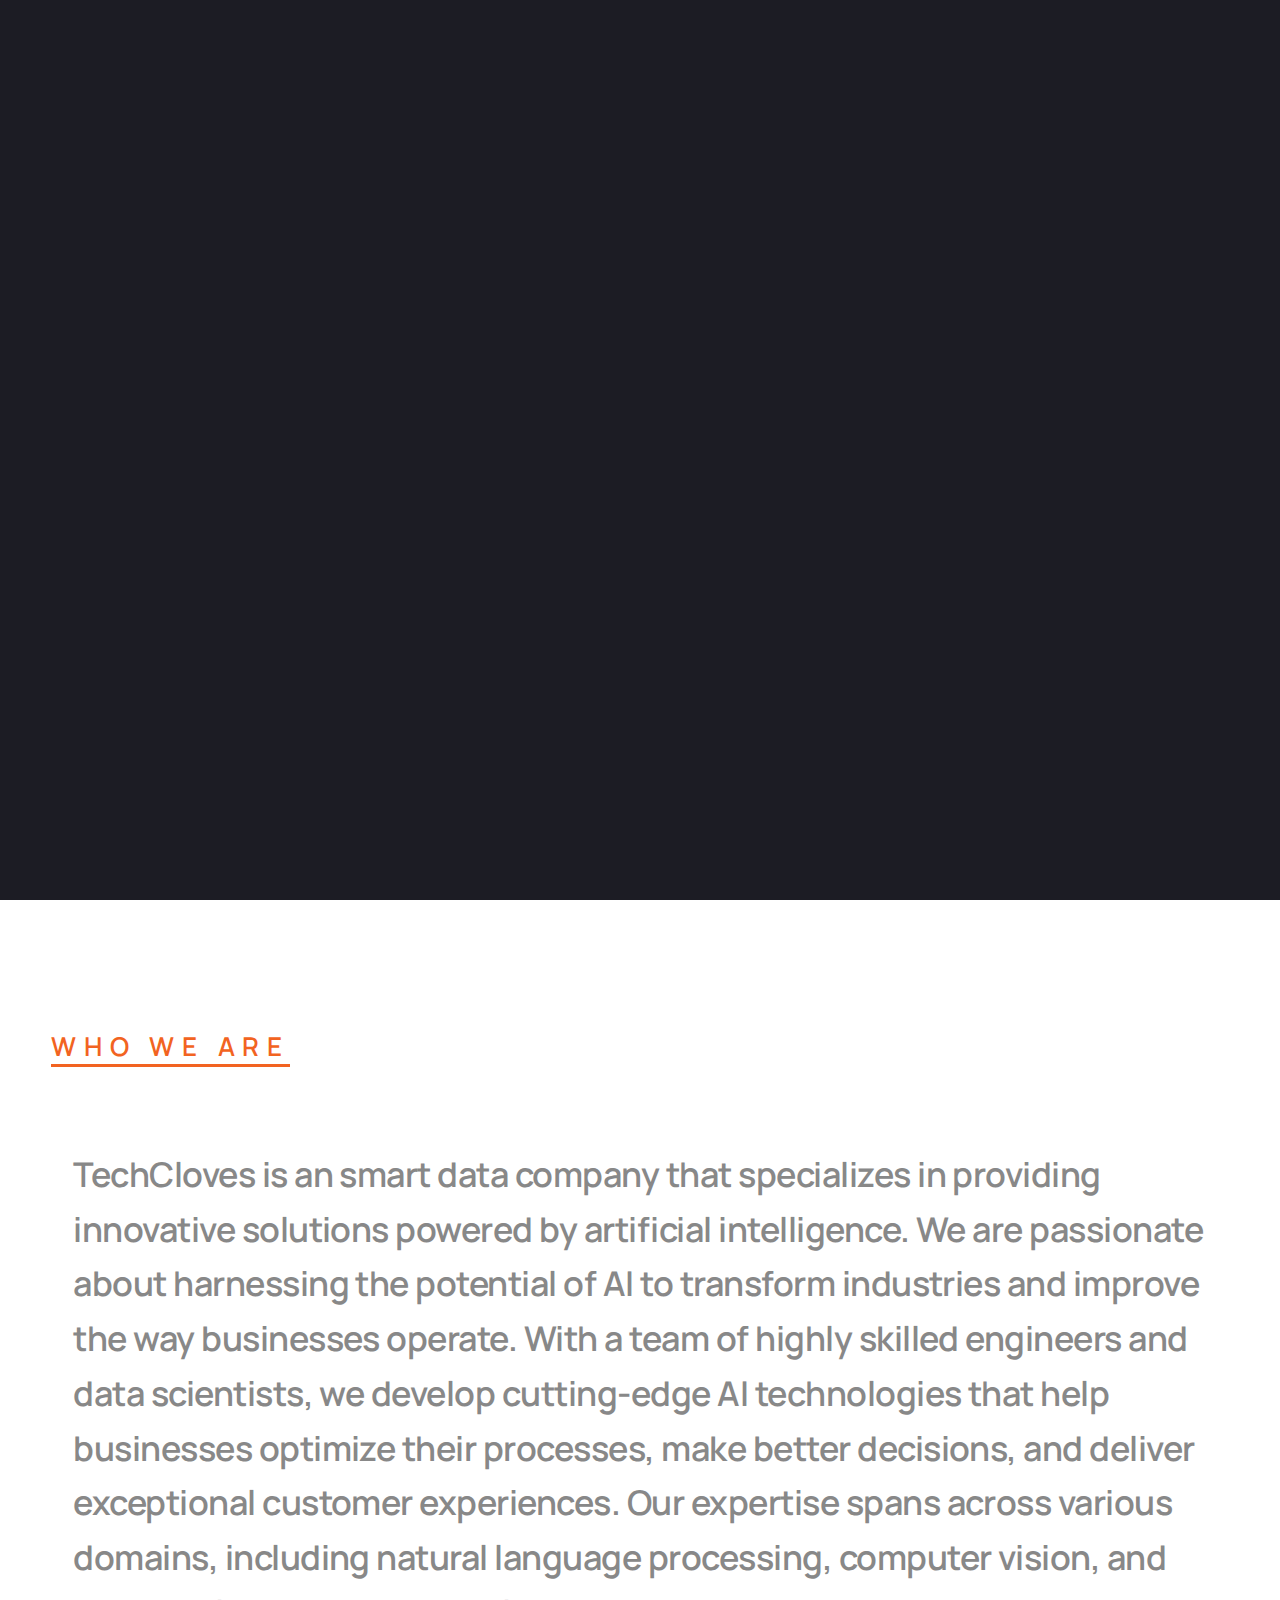
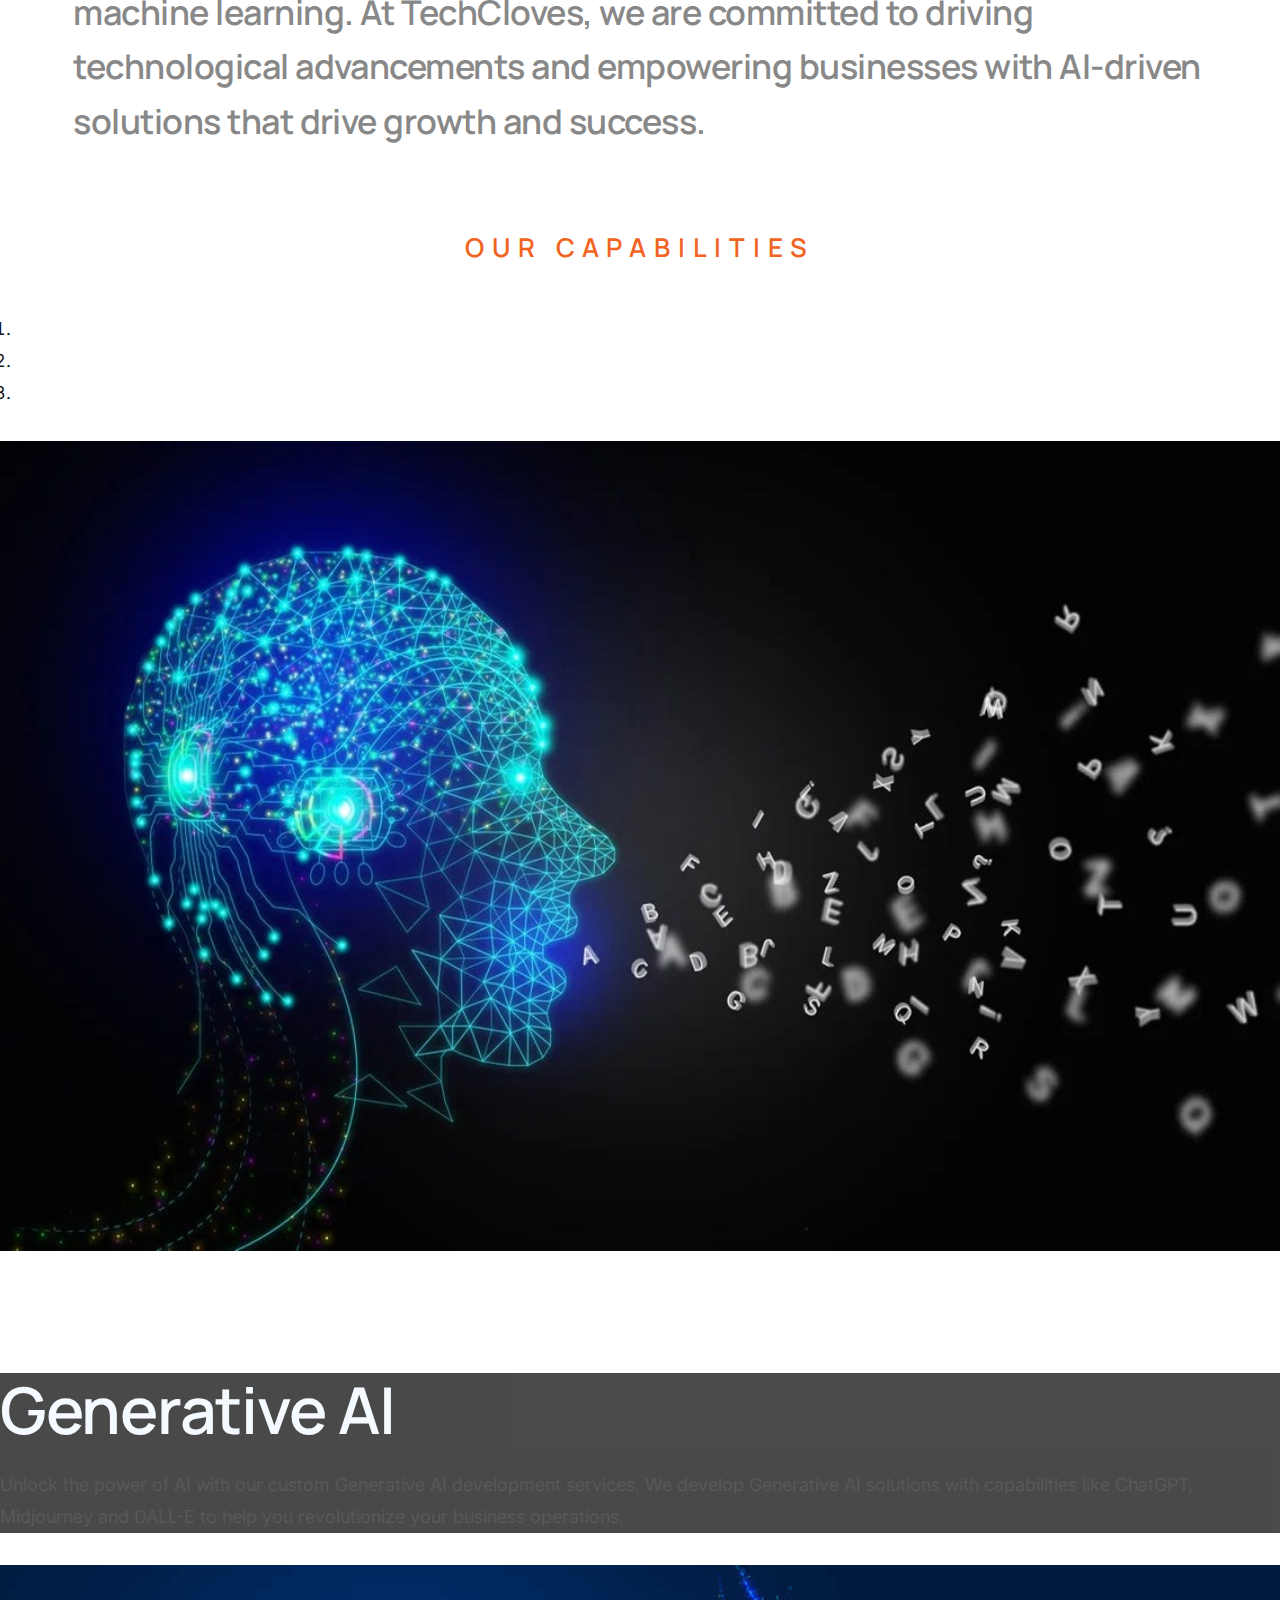
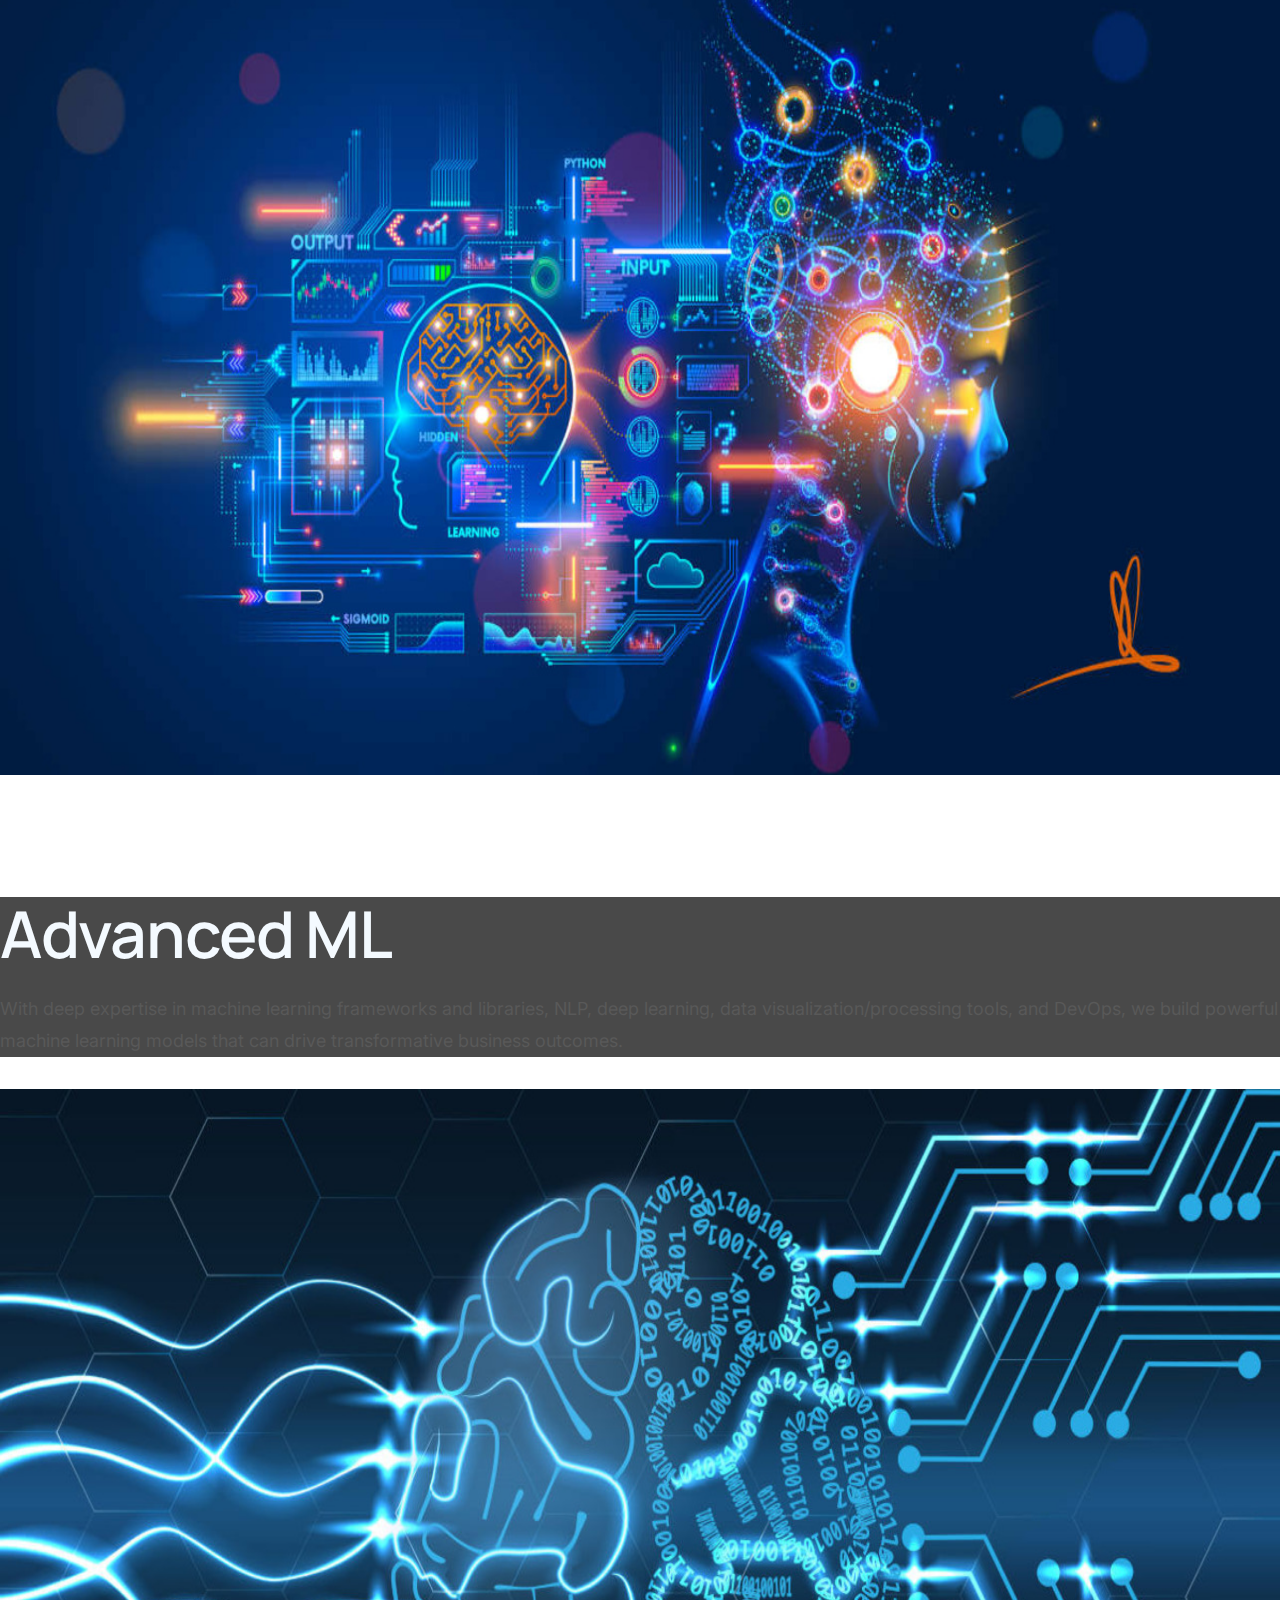
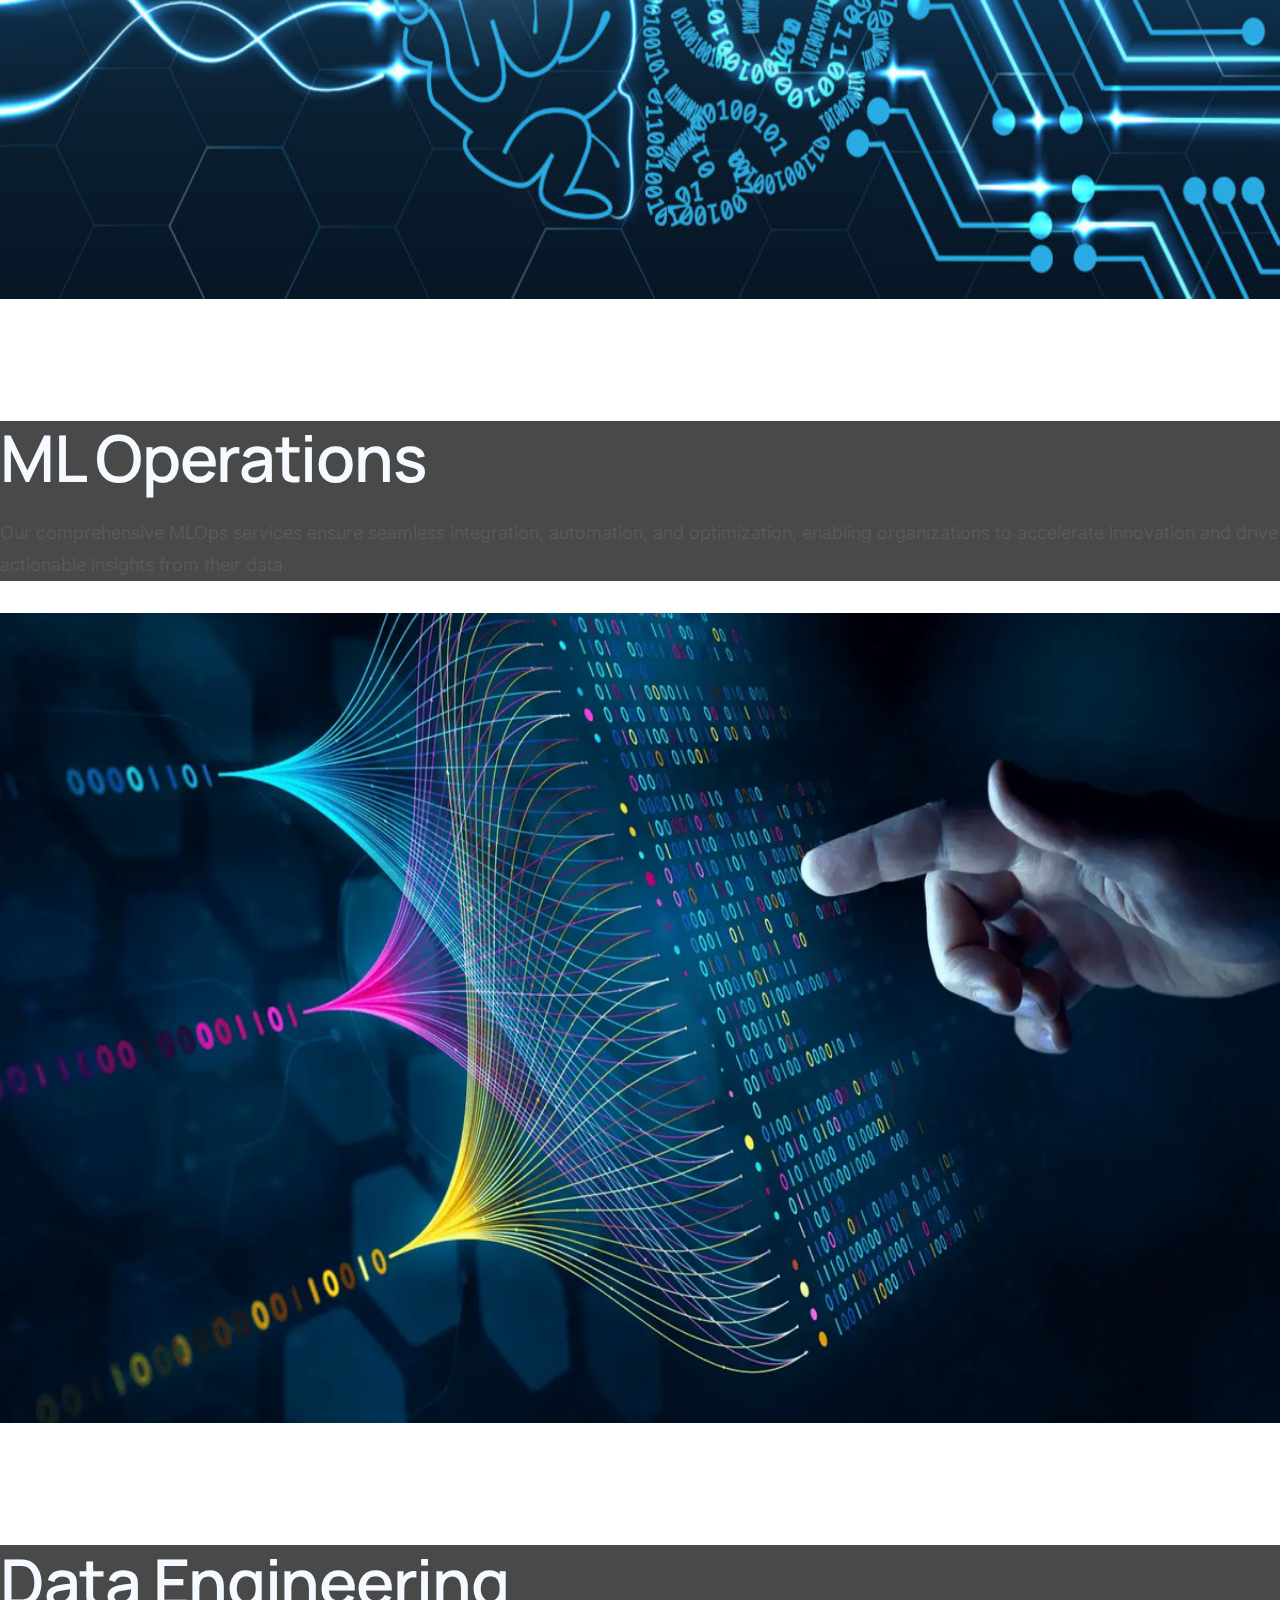
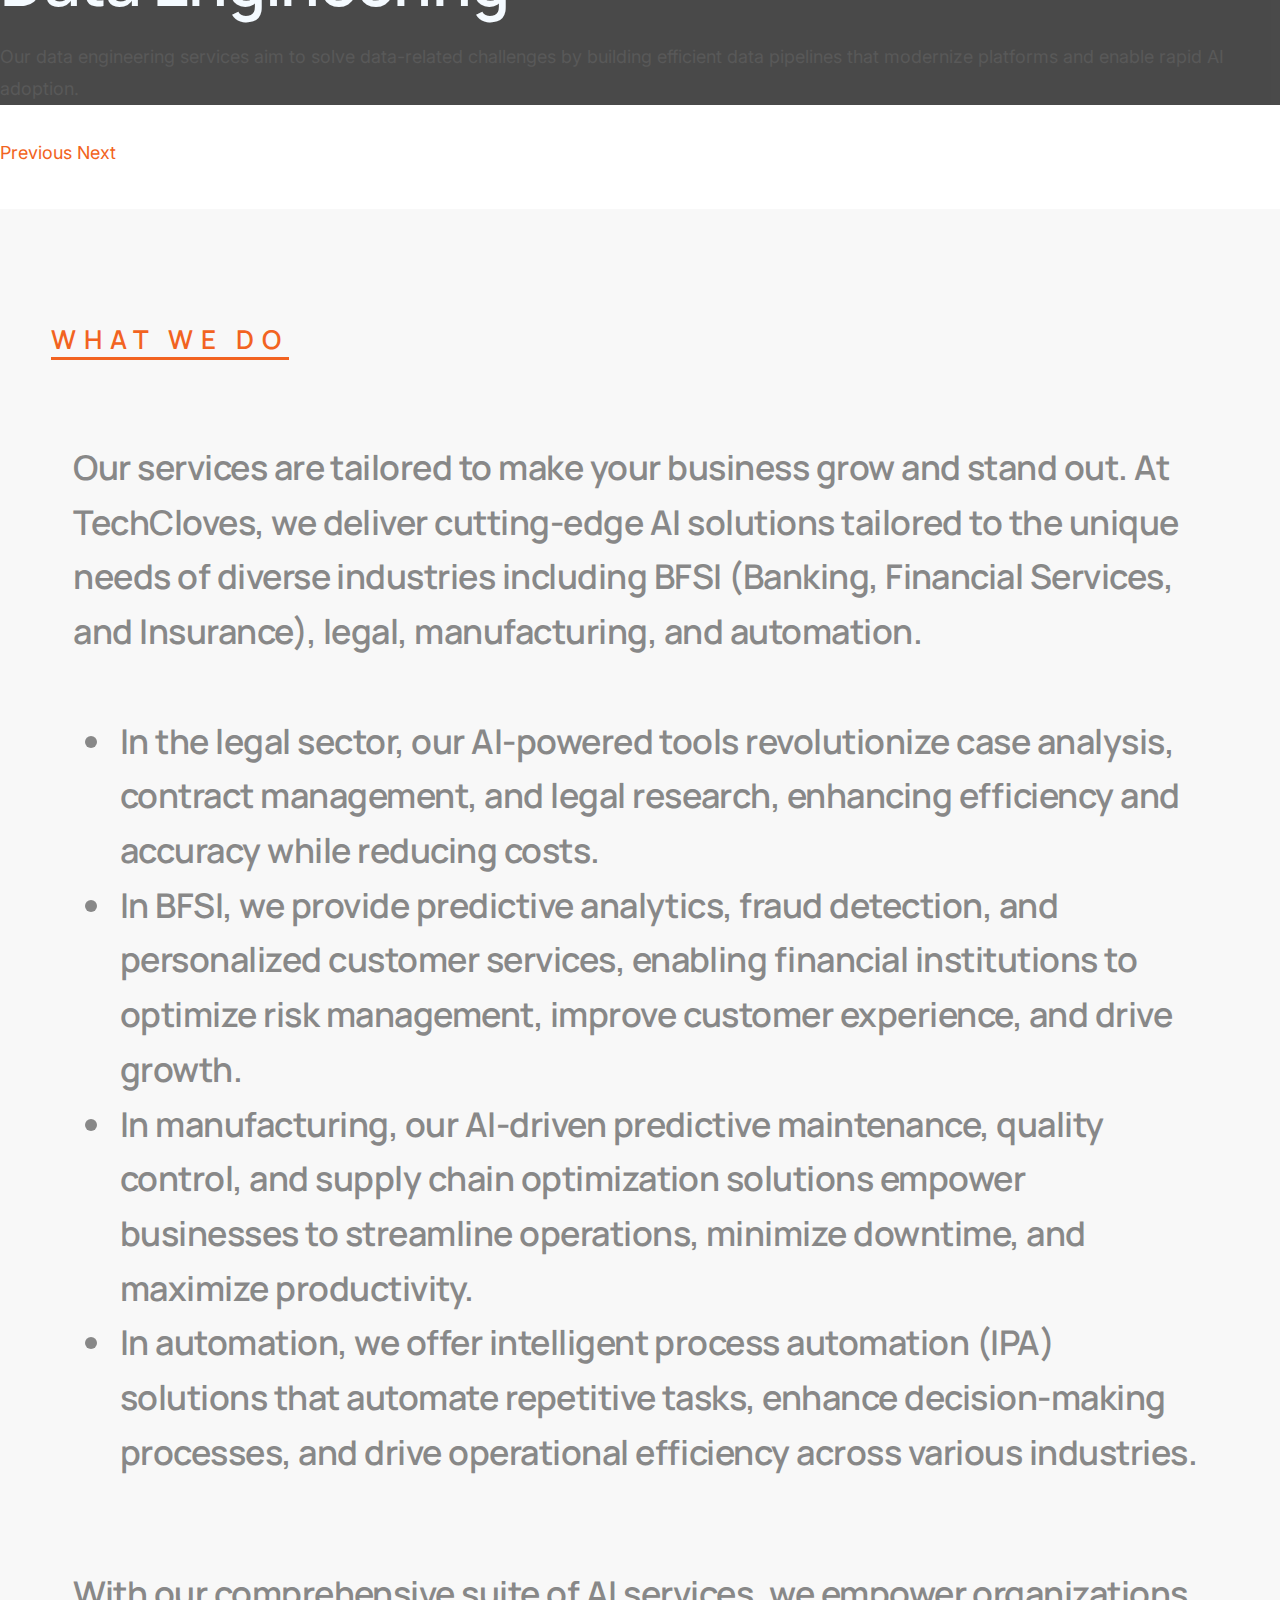
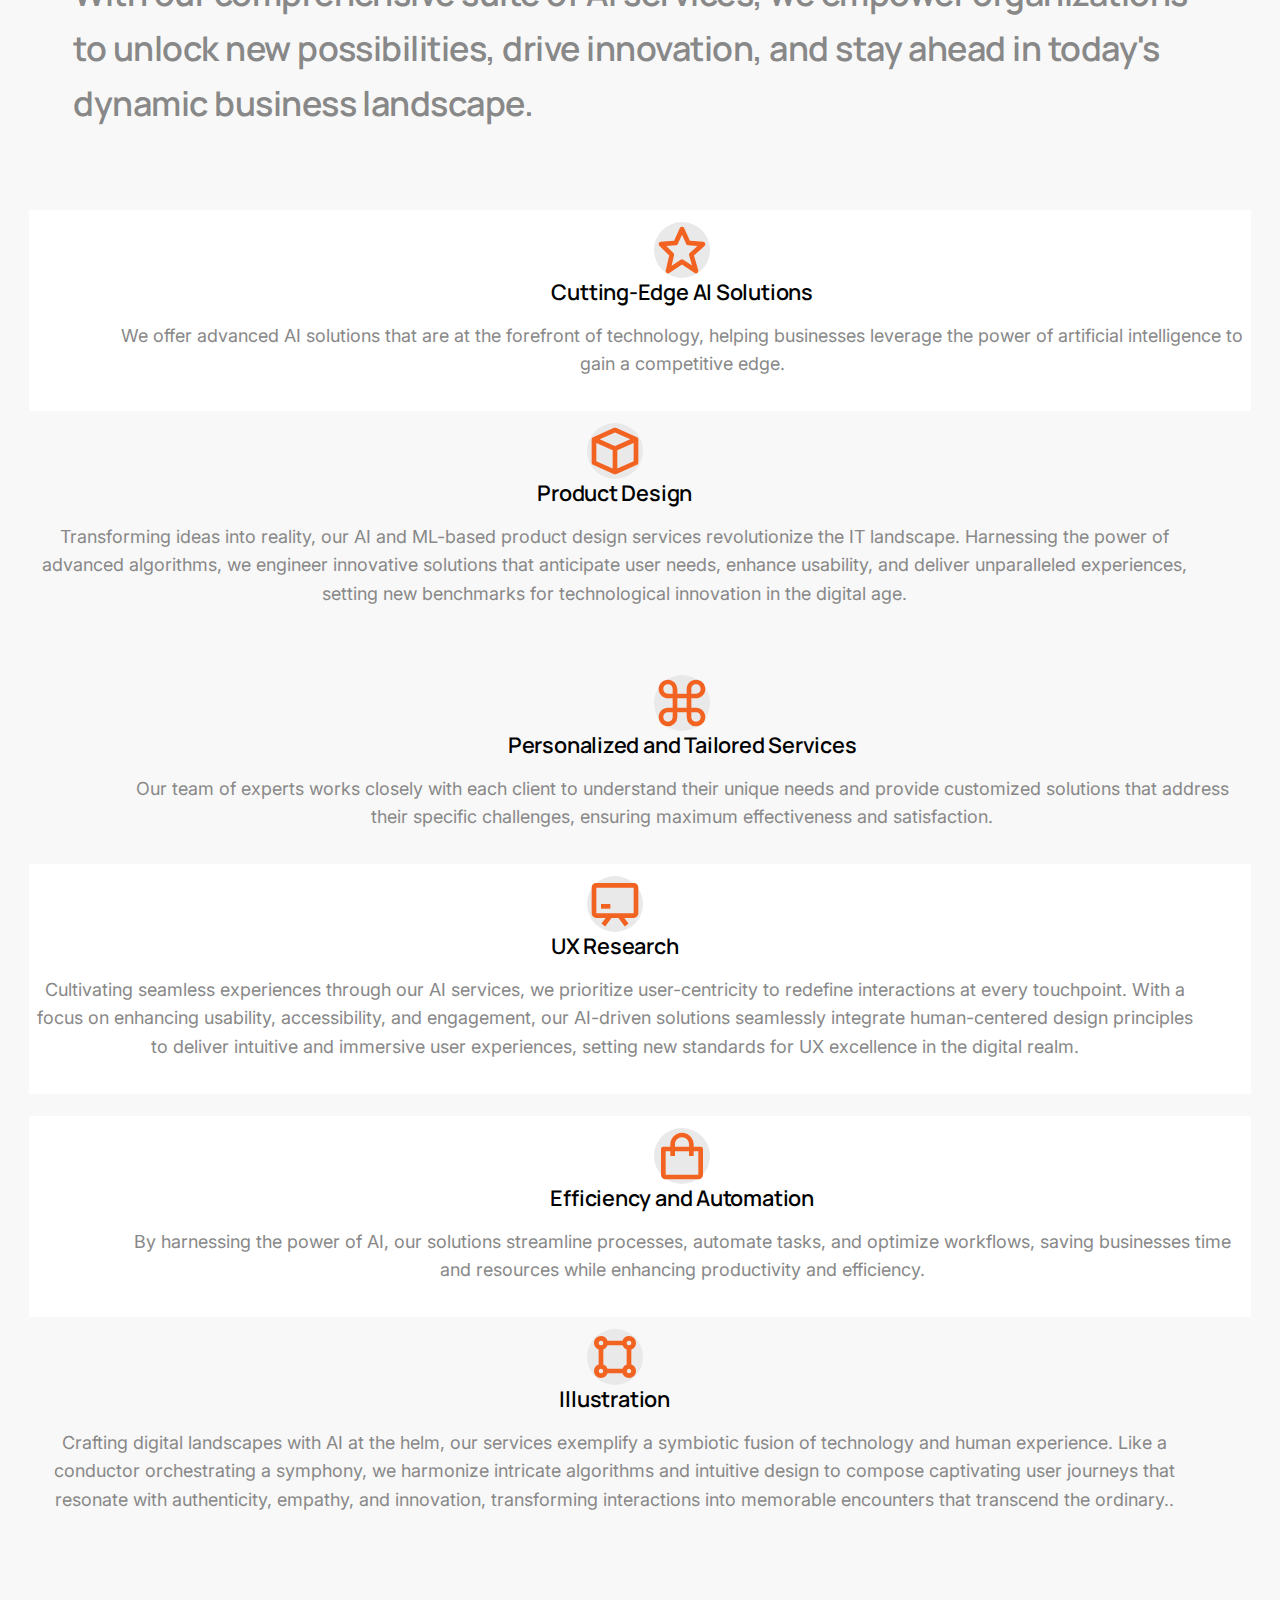
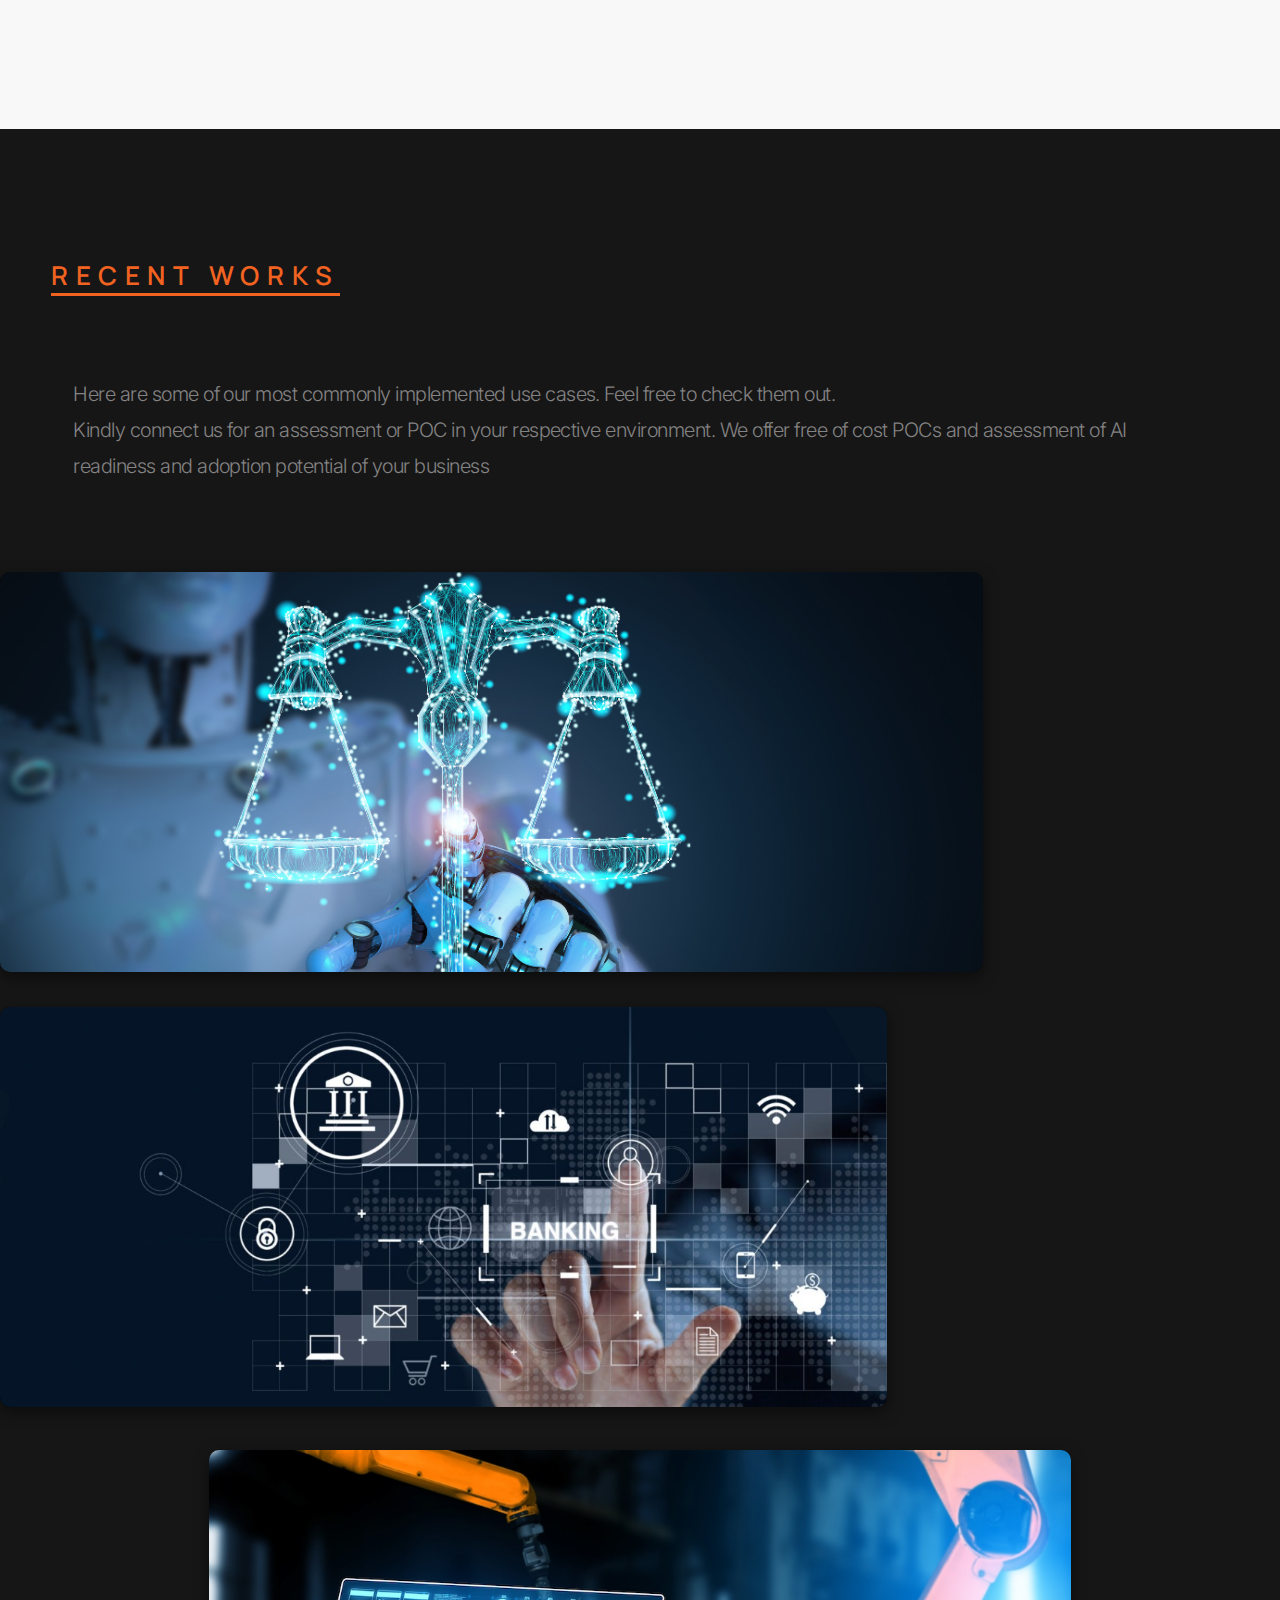
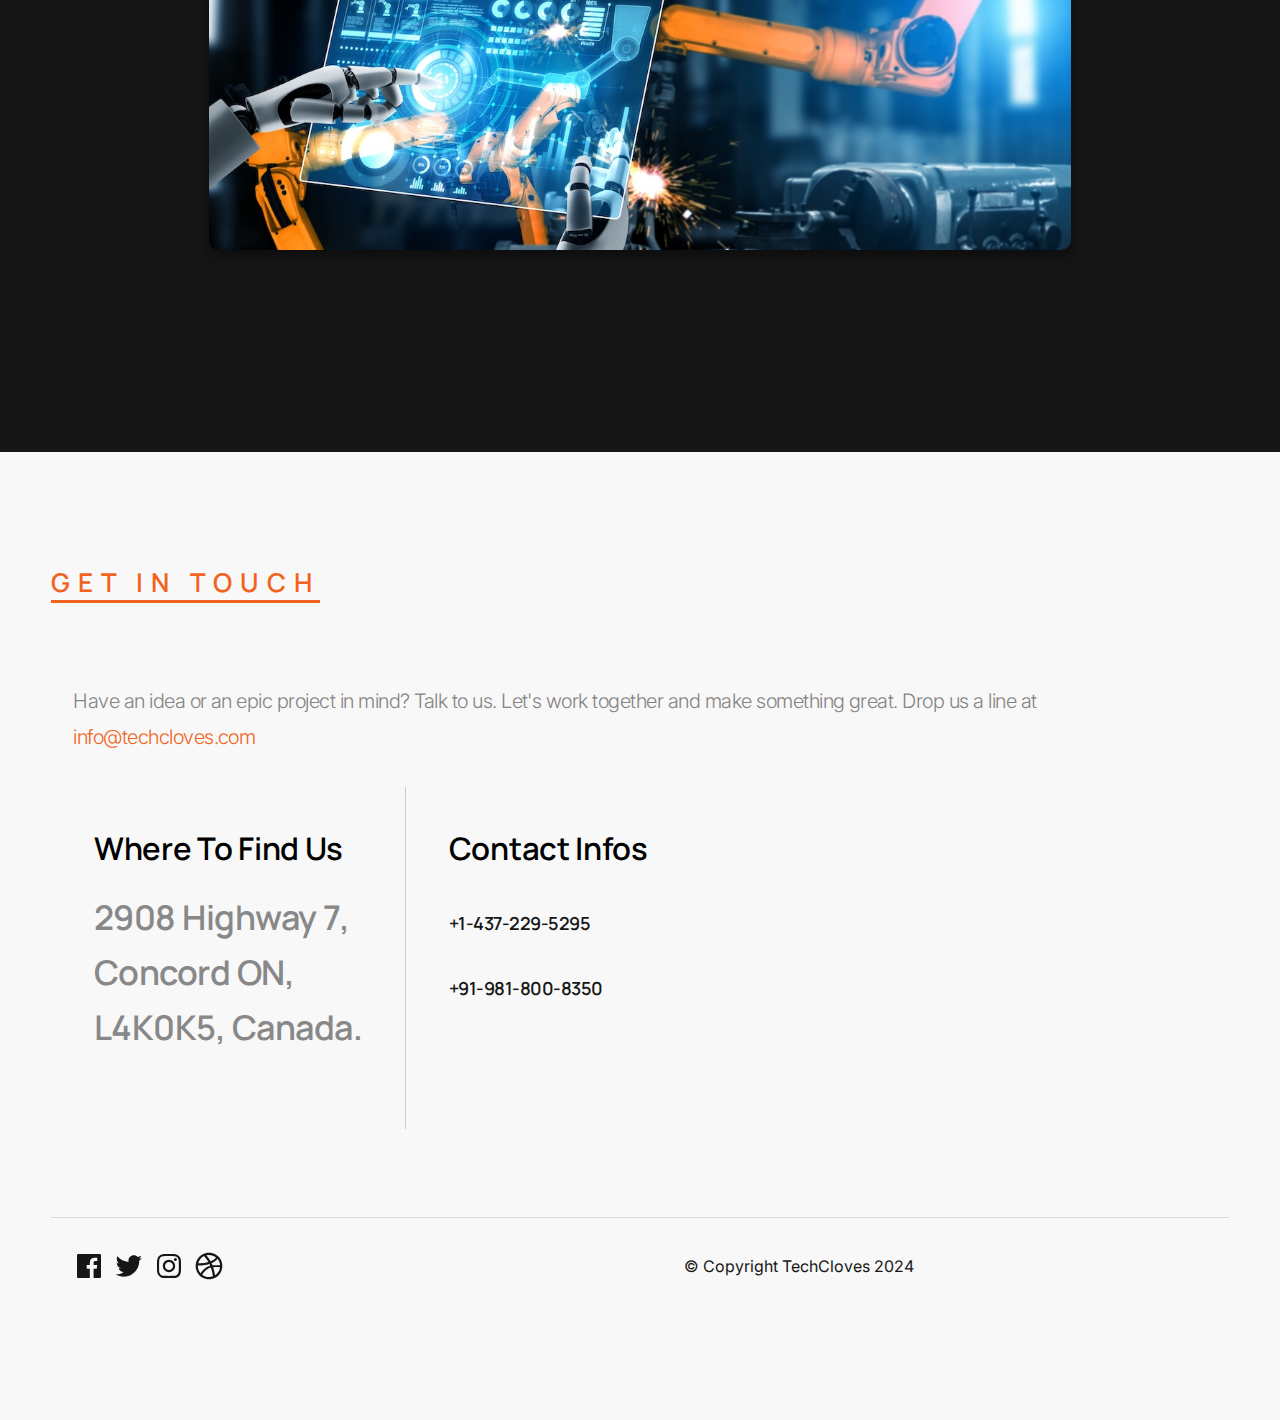
==== ui/index.html @ f9811db7 "Restructure" ====
<!DOCTYPE html>
<html lang="en" class="no-js" >
<head>

    <!--- basic page needs
    ================================================== -->
    <meta charset="utf-8">
    <meta name="viewport" content="width=device-width, initial-scale=1, shrink-to-fit=no">

    <title>TechCloves</title>

    <script>
        document.documentElement.classList.remove('no-js');
        document.documentElement.classList.add('js');
    </script>

<script src="https://cdn.jsdelivr.net/npm/jquery@3.5.1/dist/jquery.slim.min.js" integrity="sha384-DfXdz2htPH0lsSSs5nCTpuj/zy4C+OGpamoFVy38MVBnE+IbbVYUew+OrCXaRkfj" crossorigin="anonymous"></script>
<script src="https://cdn.jsdelivr.net/npm/bootstrap@4.6.2/dist/js/bootstrap.bundle.min.js" integrity="sha384-Fy6S3B9q64WdZWQUiU+q4/2Lc9npb8tCaSX9FK7E8HnRr0Jz8D6OP9dO5Vg3Q9ct" crossorigin="anonymous"></script>
<script src="https://cdn.jsdelivr.net/npm/popper.js@1.16.1/dist/umd/popper.min.js"></script>

    <!-- CSS
    ================================================== -->
    <link rel="stylesheet" href="css/vendor.css">
    <link rel="stylesheet" href="css/styles.css">
    <link rel="stylesheet" href="css/custom.css">
    <link rel="stylesheet" href="https://cdn.jsdelivr.net/npm/bootstrap@4.6.2/dist/css/bootstrap.min.css" integrity="sha384-xOolHFLEh07PJGoPkLv1IbcEPTNtaed2xpHsD9ESMhqIYd0nLMwNLD69Npy4HI+N" crossorigin="anonymous">

    <!-- favicons
    ================================================== -->
    <link rel="apple-touch-icon" sizes="180x180" href="apple-touch-icon.png">
    <link rel="icon" type="image/png" sizes="32x32" href="favicon-32x32.png">
    <link rel="icon" type="image/png" sizes="16x16" href="favicon-16x16.png">
    <link rel="manifest" href="site.webmanifest">

</head>


<body id="top">

   
    <!-- preloader
    ================================================== -->
    <div id="preloader">
        <div id="loader"></div>
    </div>

        <!-- Java Script
    ================================================== -->
    <script src="js/capability.js"></script>
    <script src="js/plugins.js"></script>
    <script src="js/main.js"></script>



    <!-- page wrap
    ================================================== -->
    <div id="page"  class="s-pagewrap">


        <!-- # site header 
        ================================================== -->
        <header class="s-header">

            <div class="row s-header__inner">

                <div class="s-header__block">
                    <div class="s-header__logo">
                        <a class="logo" href="index.html">
                            <img src="images/logo.svg" alt="Homepage">
                        </a>
                    </div>

                    <a class="s-header__menu-toggle" href="#0"><span>Menu</span></a>
                </div> <!-- end s-header__block -->

                <nav class="s-header__nav">
    
                    <ul class="s-header__menu-links nav-items">
                        <li class="current"><a href="#intro" class="smoothscroll">Intro</a></li>
                        <li><a href="#about" class="smoothscroll">About</a></li>
                        <li><a href="#services" class="smoothscroll">Services</a></li>
                        <li><a href="#folio" class="smoothscroll">Work</a></li>
                        <li><a href="#footer" class="smoothscroll">Contact</a></li>
                    </ul> <!-- s-header__menu-links -->

                    <ul class="s-header__social">
                        <li>
                            <a href="">
                                <svg class="flippable-svg" xmlns="http://www.w3.org/2000/svg" width="24" height="24" viewBox="0 0 24 24" style="fill:rgba(0, 0, 0, 1); ">
                                    <path d="M20,3H4C3.447,3,3,3.448,3,4v16c0,0.552,0.447,1,1,1h8.615v-6.96h-2.338v-2.725h2.338v-2c0-2.325,1.42-3.592,3.5-3.592 c0.699-0.002,1.399,0.034,2.095,0.107v2.42h-1.435c-1.128,0-1.348,0.538-1.348,1.325v1.735h2.697l-0.35,2.725h-2.348V21H20 c0.553,0,1-0.448,1-1V4C21,3.448,20.553,3,20,3z"></path>
                                  </svg>
                                <span class="u-screen-reader-text">Facebook</span>
                            </a>
                        </li>
                        <li>
                            <a href="">
                                <svg class="flippable-svg" xmlns="http://www.w3.org/2000/svg" width="24" height="24" viewBox="0 0 24 24" style="fill:rgba(0, 0, 0, 1); ">
                                    <path d="M19.633,7.997c0.013,0.175,0.013,0.349,0.013,0.523c0,5.325-4.053,11.461-11.46,11.461c-2.282,0-4.402-0.661-6.186-1.809 c0.324,0.037,0.636,0.05,0.973,0.05c1.883,0,3.616-0.636,5.001-1.721c-1.771-0.037-3.255-1.197-3.767-2.793 c0.249,0.037,0.499,0.062,0.761,0.062c0.361,0,0.724-0.05,1.061-0.137c-1.847-0.374-3.23-1.995-3.23-3.953v-0.05 c0.537,0.299,1.16,0.486,1.82,0.511C3.534,9.419,2.823,8.184,2.823,6.787c0-0.748,0.199-1.434,0.548-2.032 c1.983,2.443,4.964,4.04,8.306,4.215c-0.062-0.3-0.1-0.611-0.1-0.923c0-2.22,1.796-4.028,4.028-4.028 c1.16,0,2.207,0.486,2.943,1.272c0.91-0.175,1.782-0.512,2.556-0.973c-0.299,0.935-0.936,1.721-1.771,2.22 c0.811-0.088,1.597-0.312,2.319-0.624C21.104,6.712,20.419,7.423,19.633,7.997z"></path>
                                  </svg><span class="u-screen-reader-text">Twitter</span>
                            </a>
                        </li>
                        <li>
                            <a href="">
                                <svg class="flippable-svg" xmlns="http://www.w3.org/2000/svg" width="24" height="24" viewBox="0 0 24 24" style="fill:rgba(0, 0, 0, 1); ">
                                    <path d="M11.999,7.377c-2.554,0-4.623,2.07-4.623,4.623c0,2.554,2.069,4.624,4.623,4.624c2.552,0,4.623-2.07,4.623-4.624 C16.622,9.447,14.551,7.377,11.999,7.377L11.999,7.377z M11.999,15.004c-1.659,0-3.004-1.345-3.004-3.003 c0-1.659,1.345-3.003,3.004-3.003s3.002,1.344,3.002,3.003C15.001,13.659,13.658,15.004,11.999,15.004L11.999,15.004z"></path><circle cx="16.806" cy="7.207" r="1.078"></circle><path d="M20.533,6.111c-0.469-1.209-1.424-2.165-2.633-2.632c-0.699-0.263-1.438-0.404-2.186-0.42 c-0.963-0.042-1.268-0.054-3.71-0.054s-2.755,0-3.71,0.054C7.548,3.074,6.809,3.215,6.11,3.479C4.9,3.946,3.945,4.902,3.477,6.111 c-0.263,0.7-0.404,1.438-0.419,2.186c-0.043,0.962-0.056,1.267-0.056,3.71c0,2.442,0,2.753,0.056,3.71 c0.015,0.748,0.156,1.486,0.419,2.187c0.469,1.208,1.424,2.164,2.634,2.632c0.696,0.272,1.435,0.426,2.185,0.45 c0.963,0.042,1.268,0.055,3.71,0.055s2.755,0,3.71-0.055c0.747-0.015,1.486-0.157,2.186-0.419c1.209-0.469,2.164-1.424,2.633-2.633 c0.263-0.7,0.404-1.438,0.419-2.186c0.043-0.962,0.056-1.267,0.056-3.71s0-2.753-0.056-3.71C20.941,7.57,20.801,6.819,20.533,6.111z M19.315,15.643c-0.007,0.576-0.111,1.147-0.311,1.688c-0.305,0.787-0.926,1.409-1.712,1.711c-0.535,0.199-1.099,0.303-1.67,0.311 c-0.95,0.044-1.218,0.055-3.654,0.055c-2.438,0-2.687,0-3.655-0.055c-0.569-0.007-1.135-0.112-1.669-0.311 c-0.789-0.301-1.414-0.923-1.719-1.711c-0.196-0.534-0.302-1.099-0.311-1.669c-0.043-0.95-0.053-1.218-0.053-3.654 c0-2.437,0-2.686,0.053-3.655c0.007-0.576,0.111-1.146,0.311-1.687c0.305-0.789,0.93-1.41,1.719-1.712 c0.534-0.198,1.1-0.303,1.669-0.311c0.951-0.043,1.218-0.055,3.655-0.055c2.437,0,2.687,0,3.654,0.055 c0.571,0.007,1.135,0.112,1.67,0.311c0.786,0.303,1.407,0.925,1.712,1.712c0.196,0.534,0.302,1.099,0.311,1.669 c0.043,0.951,0.054,1.218,0.054,3.655c0,2.436,0,2.698-0.043,3.654H19.315z"></path></svg>
                                <span class="u-screen-reader-text">Instagram</span>
                            </a>
                        </li>
                        <li>
                            <a href="">
                                <svg class="flippable-svg" xmlns="http://www.w3.org/2000/svg" width="24" height="24" viewBox="0 0 24 24" style="fill:rgba(0, 0, 0, 1); ">
                                    <path d="M20.66 6.98a9.932 9.932 0 0 0-3.641-3.64C15.486 2.447 13.813 2 12 2s-3.486.447-5.02 1.34c-1.533.893-2.747 2.107-3.64 3.64S2 10.187 2 12s.446 3.487 1.34 5.02a9.924 9.924 0 0 0 3.641 3.64C8.514 21.553 10.187 22 12 22s3.486-.447 5.02-1.34a9.932 9.932 0 0 0 3.641-3.64C21.554 15.487 22 13.813 22 12s-.446-3.487-1.34-5.02zM12 3.66c2 0 3.772.64 5.32 1.919-.92 1.174-2.286 2.14-4.1 2.9-1.002-1.813-2.088-3.327-3.261-4.54A7.715 7.715 0 0 1 12 3.66zM5.51 6.8a8.116 8.116 0 0 1 2.711-2.22c1.212 1.201 2.325 2.7 3.34 4.5-2 .6-4.114.9-6.341.9-.573 0-1.006-.013-1.3-.04A8.549 8.549 0 0 1 5.51 6.8zM3.66 12c0-.054.003-.12.01-.2.007-.08.01-.146.01-.2.254.014.641.02 1.161.02 2.666 0 5.146-.367 7.439-1.1.187.373.381.793.58 1.26-1.32.293-2.674 1.006-4.061 2.14S6.4 16.247 5.76 17.5c-1.4-1.587-2.1-3.42-2.1-5.5zM12 20.34c-1.894 0-3.594-.587-5.101-1.759.601-1.187 1.524-2.322 2.771-3.401 1.246-1.08 2.483-1.753 3.71-2.02a29.441 29.441 0 0 1 1.56 6.62 8.166 8.166 0 0 1-2.94.56zm7.08-3.96a8.351 8.351 0 0 1-2.58 2.621c-.24-2.08-.7-4.107-1.379-6.081.932-.066 1.765-.1 2.5-.1.799 0 1.686.034 2.659.1a8.098 8.098 0 0 1-1.2 3.46zm-1.24-5c-1.16 0-2.233.047-3.22.14a27.053 27.053 0 0 0-.68-1.62c2.066-.906 3.532-2.006 4.399-3.3 1.2 1.414 1.854 3.027 1.96 4.84-.812-.04-1.632-.06-2.459-.06z"></path></svg>
                                <span class="u-screen-reader-text">Dribbble</span>
                            </a>
                        </li>
                    </ul> <!-- s-header__social -->
    
                </nav> <!-- end s-header__nav -->

            </div> <!-- end s-header__inner -->

        </header> <!-- end s-header -->


        <!-- # site-content
        ================================================== -->
        <section id="content" class="s-content">


            <!-- intro
            ----------------------------------------------- -->
            <section id="intro" class="s-intro target-section">

                <div class="s-intro__bg"></div>

                <div class="row s-intro__content">
                    <h1 class="s-intro__content-title intro-heading">
                        Harness the true potential <br>
                        of AI for your enterprise 
                        </h1>

                    <div class="s-intro__content-bg">

                    </div>

                    <div class="column lg-12 s-intro__content-inner">
                        
                     

                        <!-- <div class="s-intro__content-buttons">
                            <a href="#download" class="btn btn--stroke s-intro__content-btn smoothscroll">More About Us</a>
                            <a href="https://player.vimeo.com/video/14592941?color=f26522&title=0&byline=0&portrait=0" class="s-intro__content-video-btn">
                                <svg class="flippable-svg" xmlns="http://www.w3.org/2000/svg" width="24" height="24" viewBox="0 0 24 24" style="fill:rgba(0, 0, 0, 1); "><path d="M7 6v12l10-6z"></path></svg>
                            </a>
                        </div> -->
                        
                    </div> <!-- s-intro__content-inner -->

                </div> <!-- s-intro__content -->

                <!-- <div class="s-intro__scroll-down">
                    <a href="#about" class="smoothscroll">
                        <span>Scroll Down</span>
                    </a>
                </div> s-intro__scroll-down -->

            </section> <!-- end s-intro -->



            <!-- about
            ----------------------------------------------- -->
            <section id="about" class="s-about target-section">

                <!-- <div class="row section-header" data-num="01">
                    <h3 class="column lg-12 section-header__pretitle pretitle text-pretitle">Who We Are</h3>
                    <div class="column lg-12 stack-on-1100 section-header__primary">
                 
                    <h2 class="list-block__text">
                    TechCloves is an smart data company that specializes in providing innovative solutions powered by artificial intelligence. We are passionate about harnessing the potential of AI to transform industries and improve the way businesses operate. With a team of highly skilled engineers and data scientists, we develop cutting-edge AI technologies that help businesses optimize their processes, make better decisions, and deliver exceptional customer experiences. Our expertise spans across various domains, including natural language processing, computer vision, and machine learning. At TechCloves, we are committed to driving technological advancements and empowering businesses with AI-driven solutions that drive growth and success.
                    

                    </h2>
                    
                        
                    </div>
                 
                </div> -->
                <div class="container">
    <div class="row section-header">
        
        
        <!-- Left Column -->
        <div class="col-lg-4">
        <h3 class="section-header__pretitle pretitle text-pretitle about-us-heading">Who We Are</h3>
        </div>
        <!-- Right Column -->
        <div class="col-lg-8">
            <div class="column lg-12 stack-on-1100 section-header__primary">
                <h2 class="list-block__text">
                    TechCloves is an smart data company that specializes in providing innovative solutions powered by artificial intelligence. We are passionate about harnessing the potential of AI to transform industries and improve the way businesses operate. With a team of highly skilled engineers and data scientists, we develop cutting-edge AI technologies that help businesses optimize their processes, make better decisions, and deliver exceptional customer experiences. Our expertise spans across various domains, including natural language processing, computer vision, and machine learning. At TechCloves, we are committed to driving technological advancements and empowering businesses with AI-driven solutions that drive growth and success.
                </h2>
            </div>
        </div>
    </div>
</div>
                
                <!-- end section-header -->

                  
                <h3 class="column lg-12 section-header__pretitle pretitle text-pretitle center-heading">Our Capabilities</h3>
                   <!-- # To Paste capabilities here -->
                  <!-- <div class="card-deck">
                    <div class="card">
                      <img src="images/capability/GenAI.jpeg" class="card-img-top" alt="...">
                      <div class="card-body">
                        <h5 class="card-title">Generative AI</h5>
                        <p class="card-text">Unlock the power of AI with our custom Generative AI development services. We develop Generative AI solutions with capabilities like ChatGPT, Midjourney and DALL-E to help you revolutionize your business operations.</p>
                   
                      </div>
                    </div>
                    <div class="card">
                      <img src="images/capability/AdvancedML.jpeg" class="card-img-top" alt="...">
                      <div class="card-body">
                        <h5 class="card-title">Advanced ML</h5>
                        <p class="card-text">With deep expertise in machine learning frameworks and libraries, NLP, deep learning, data visualization/processing tools, and DevOps, we build powerful machine learning models that can drive transformative business outcomes.</p>
                  
                      </div>
                    </div>

                    <div class="card">
                        <img src="images/capability/ML.jpeg" class="card-img-top" alt="...">
                        <div class="card-body">
                          <h5 class="card-title">ML Operations</h5>
                          <p class="card-text">Our comprehensive MLOps services ensure seamless integration, automation, and optimization, enabling organizations to accelerate innovation and drive actionable insights from their data.</p>
                         
                        </div>
                      </div>


                    <div class="card">
                      <img src="images/capability/DataEngg.jpeg" class="card-img-top" alt="...">
                      <div class="card-body">
                        <h5 class="card-title">Data Engineering</h5>
                        <p class="card-text">Our data engineering services aim to solve data-related challenges by building efficient data pipelines that modernize platforms and enable rapid AI adoption.</p>
                       
                      </div>
                    </div>
                   
                  </div> -->

                  <div class="container">
                    <div id="carouselExampleCaptions" class="carousel slide" data-ride="carousel">
                      <ol class="carousel-indicators">
                        <li data-target="#carouselExampleCaptions" data-slide-to="0" class="active"></li>
                        <li data-target="#carouselExampleCaptions" data-slide-to="1"></li>
                        <li data-target="#carouselExampleCaptions" data-slide-to="2"></li>
                      </ol>
                      <div class="carousel-inner">
                        <div class="carousel-item active">
                          <img src="images/capability/GenAI.jpg" class="d-block w-100 custom-image" alt="...">
                          <div class="carousel-caption d-none d-md-block">
                            <div class="card-data">
                            <h1 class="corousel-heading">Generative AI</h1>
                            <p class="corousel-content">Unlock the power of AI with our custom Generative AI development services. We develop Generative AI solutions with capabilities like ChatGPT, Midjourney and DALL-E to help you revolutionize your business operations.</p>
                        </div>
                        </div>
                        </div>
                        <div class="carousel-item">
                          <img src="images/capability/AdvancedML.jpg" class="d-block w-100 custom-image" alt="...">
                          <div class="carousel-caption d-none d-md-block">
                            <div class="card-data">
                            <h1 class="corousel-heading">Advanced ML</h1>
                            <p class="corousel-content">With deep expertise in machine learning frameworks and libraries, NLP, deep learning, data visualization/processing tools, and DevOps, we build powerful machine learning models that can drive transformative business outcomes.</p>
                        </div>
                        </div>
                        </div>
                        <div class="carousel-item">
                          <img src="images/capability/ML.jpg" class="d-block w-100 custom-image" alt="...">
                          <div class="carousel-caption d-none d-md-block">
                            <div class="card-data">
                            <h1 class="corousel-heading">ML Operations</h1>
                            <p class="corousel-content">Our comprehensive MLOps services ensure seamless integration, automation, and optimization, enabling organizations to accelerate innovation and drive actionable insights from their data.</p>
                        </div>
                        </div>
                        </div>
                        <div class="carousel-item">
                            <img src="images/capability/DataEngg.jpg" class="d-block w-100 custom-image" alt="...">
                            <div class="carousel-caption d-none d-md-block">
                                <div class="card-data">
                              <h1 class="corousel-heading">Data Engineering</h1>
                              <p class="corousel-content">Our data engineering services aim to solve data-related challenges by building efficient data pipelines that modernize platforms and enable rapid AI adoption.</p>
                            </div>
                            </div>
                          </div>
                      </div>
                      <a class="carousel-control-prev" href="#carouselExampleCaptions" role="button" data-slide="prev">
                        <span class="carousel-control-prev-icon" aria-hidden="true"></span>
                        <span class="sr-only">Previous</span>
                      </a>
                      <a class="carousel-control-next" href="#carouselExampleCaptions" role="button" data-slide="next">
                        <span class="carousel-control-next-icon" aria-hidden="true"></span>
                        <span class="sr-only">Next</span>
                      </a>
                    </div>
                  </div>
                </div>




            </section> <!-- end s-about -->


            <!-- services
            ----------------------------------------------- -->
            <section id="services" class="s-services target-section">
                <div class="container">
                    <!-- <div class="row section-header" data-num="02"> -->
                    <div class="row section-header">

                        <!-- Left Column -->
                        <div class="col-lg-4">
                            <!-- <h3 class="section-header__pretitle pretitle text-pretitle">10</h3> -->
                            <h3 class="section-header__pretitle pretitle text-pretitle about-us-heading">What We Do</h3>
                        
                        </div>
                        <!-- Right Column -->
                        <div class="col-lg-8">
                            <div class="column lg-12 stack-on-1100 section-header__primary">
                                <h2 class="list-block__text">
                                    Our services are tailored to make your business grow and stand out. At TechCloves, we deliver cutting-edge AI solutions tailored to the unique needs of diverse industries including BFSI (Banking, Financial Services, and Insurance), legal, manufacturing, and automation.
                                    <br><br>
                                    <ul>
                                        <li>In the legal sector, our AI-powered tools revolutionize case analysis, contract management, and legal research, enhancing efficiency and accuracy while reducing costs.</li>
                                        <li>In BFSI, we provide predictive analytics, fraud detection, and personalized customer services, enabling financial institutions to optimize risk management, improve customer experience, and drive growth.</li>
                                        <li>In manufacturing, our AI-driven predictive maintenance, quality control, and supply chain optimization solutions empower businesses to streamline operations, minimize downtime, and maximize productivity.</li>
                                        <li>In automation, we offer intelligent process automation (IPA) solutions that automate repetitive tasks, enhance decision-making processes, and drive operational efficiency across various industries.</li>
                                    </ul>
                                    <br>
                                    With our comprehensive suite of AI services, we empower organizations to unlock new possibilities, drive innovation, and stay ahead in today's dynamic business landscape.
                                </h2>
                            </div>
                        </div>
                    </div>
                </div>
                <!-- <div class="row section-header" data-num="02">
                    <h3 class="column lg-12 section-header__pretitle text-pretitle">What We Do</h3>
                    <div class="column lg-12 stack-on-1100 section-header__primary">
                       
                        <h2 class="list-block__text">
                            Our services are tailored to make your business grow and stand out.At TechCloves, we deliver cutting-edge AI solutions tailored to the unique needs of diverse industries including BFSI (Banking, Financial Services, and Insurance), legal, manufacturing, and automation.
                            <br><br>
                            In the legal sector, our AI-powered tools revolutionize case analysis, contract management, and legal research, enhancing efficiency and accuracy while reducing costs.
                            <br><br>
                            In BFSI, we provide predictive analytics, fraud detection, and personalized customer services, enabling financial institutions to optimize risk management, improve customer experience, and drive growth.
                            <br><br>
                            In manufacturing, our AI-driven predictive maintenance, quality control, and supply chain optimization solutions empower businesses to streamline operations, minimize downtime, and maximize productivity.
                            <br><br>
                            In automation, we offer intelligent process automation (IPA) solutions that automate repetitive tasks, enhance decision-making processes, and drive operational efficiency across various industries.
                            <br><br>
                            With our comprehensive suite of AI services, we empower organizations to unlock new possibilities, drive innovation, and stay ahead in today's dynamic business landscape
            </h2>
                       
                        
                    </div>
                   
                </div> -->

                <div class="row services-list list-block block-lg-one-half block-tab-whole services-tab">
    
                    <!-- <div class="container"> -->
                        <div class="row service-content-row">
                            <div class="col-md-6 service-tabs">
                                <div class="list-block__item services-content-left">
                                    <div class="list-block__title">
                                        <div class="list-block__icon">
                                            <svg class="flippable-svg" xmlns="http://www.w3.org/2000/svg" width="24" height="24" viewBox="0 0 24 24" style="fill:rgba(0, 0, 0, 1); "><path d="m6.516 14.323-1.49 6.452a.998.998 0 0 0 1.529 1.057L12 18.202l5.445 3.63a1.001 1.001 0 0 0 1.517-1.106l-1.829-6.4 4.536-4.082a1 1 0 0 0-.59-1.74l-5.701-.454-2.467-5.461a.998.998 0 0 0-1.822 0L8.622 8.05l-5.701.453a1 1 0 0 0-.619 1.713l4.214 4.107zm2.853-4.326a.998.998 0 0 0 .832-.586L12 5.43l1.799 3.981a.998.998 0 0 0 .832.586l3.972.315-3.271 2.944c-.284.256-.397.65-.293 1.018l1.253 4.385-3.736-2.491a.995.995 0 0 0-1.109 0l-3.904 2.603 1.05-4.546a1 1 0 0 0-.276-.94l-3.038-2.962 4.09-.326z"></path></svg>
                                        </div>
                                        <h3 class="h5">Cutting-Edge AI Solutions</h3>
                                    </div>
                                    <div class="list-block__text services_text">
                                        <p>
                                            We offer advanced AI solutions that are at the forefront of technology, helping businesses leverage the power of artificial intelligence to gain a competitive edge.
                                        </p>
                                    </div>
                                </div> <!-- end list-block__item -->
                            </div>
                            <div class="col-md-6">
                                <div class="list-block__item services-content-right">
                                    <div class="list-block__title">
                                        <div class="list-block__icon">
                                            <svg class="flippable-svg" xmlns="http://www.w3.org/2000/svg" width="24" height="24" viewBox="0 0 24 24" style="fill:rgba(0, 0, 0, 1); "><path d="m21.406 6.086-9-4a1.001 1.001 0 0 0-.813 0l-9 4c-.02.009-.034.024-.054.035-.028.014-.058.023-.084.04-.022.015-.039.034-.06.05a.87.87 0 0 0-.19.194c-.02.028-.041.053-.059.081a1.119 1.119 0 0 0-.076.165c-.009.027-.023.052-.031.079A1.013 1.013 0 0 0 2 7v10c0 .396.232.753.594.914l9 4c.13.058.268.086.406.086a.997.997 0 0 0 .402-.096l.004.01 9-4A.999.999 0 0 0 22 17V7a.999.999 0 0 0-.594-.914zM12 4.095 18.538 7 12 9.905l-1.308-.581L5.463 7 12 4.095zM4 16.351V8.539l7 3.111v7.811l-7-3.11zm9 3.11V11.65l7-3.111v7.812l-7 3.11z"></path></svg>
                                        </div>
                                        <h3 class="h5">Product Design</h3>
                                    </div>
                                    <div class="list-block__text services_text">
                                        <p>
                                            Transforming ideas into reality, our AI and ML-based product design services revolutionize the IT landscape. Harnessing the power of advanced algorithms, we engineer innovative solutions that anticipate user needs, enhance usability, and deliver unparalleled experiences, setting new benchmarks for technological innovation in the digital age.
                                        </p>
                                    </div>
                                </div>
                            </div>
                        </div>
                        <div class="row service-content-row">
                            <div class="col-md-6">
                                <div class="list-block__item services-content-left">
                                    <div class="list-block__title">
                                        <div class="list-block__icon">
                                            <svg class="flippable-svg" xmlns="http://www.w3.org/2000/svg" width="24" height="24" viewBox="0 0 24 24" style="fill:rgba(0, 0, 0, 1); "><path d="M6 14c-2.206 0-4 1.794-4 4s1.794 4 4 4a4.003 4.003 0 0 0 3.998-3.98H10V16h4v2.039h.004A4.002 4.002 0 0 0 18 22c2.206 0 4-1.794 4-4s-1.794-4-4-4h-2v-4h2c2.206 0 4-1.794 4-4s-1.794-4-4-4-4 1.794-4 4v2h-4V5.98h-.002A4.003 4.003 0 0 0 6 2C3.794 2 2 3.794 2 6s1.794 4 4 4h2v4H6zm2 4c0 1.122-.879 2-2 2s-2-.878-2-2 .879-2 2-2h2v2zm10-2c1.121 0 2 .878 2 2s-.879 2-2 2-2-.878-2-2v-2h2zM16 6c0-1.122.879-2 2-2s2 .878 2 2-.879 2-2 2h-2V6zM6 8c-1.121 0-2-.878-2-2s.879-2 2-2 2 .878 2 2v2H6zm4 2h4v4h-4v-4z"></path></svg>
                                        </div>
                                        <h3 class="h5">Personalized and Tailored Services</h3>
                                    </div>
                                    <div class="list-block__text services_text">
                                        <p>
                                            Our team of experts works closely with each client to understand their unique needs and provide customized solutions that address their specific challenges, ensuring maximum effectiveness and satisfaction.
                                        </p>
                                    </div>
                                </div> <!-- end list-block__item -->
                            </div>
                            <div class="col-md-6 service-tabs">
                                <div class="list-block__item services-content-right">
                                    <div class="list-block__title">
                                        <div class="list-block__icon">
                                            <svg class="flippable-svg" xmlns="http://www.w3.org/2000/svg" width="24" height="24" viewBox="0 0 24 24" style="fill:rgba(0, 0, 0, 1); "><path d="M20 3H4c-1.103 0-2 .897-2 2v11c0 1.103.897 2 2 2h4l-1.8 2.4 1.6 1.2 2.7-3.6h3l2.7 3.6 1.6-1.2L16 18h4c1.103 0 2-.897 2-2V5c0-1.103-.897-2-2-2zM4 16V5h16l.001 11H4z"></path><path d="M6 12h4v2H6z"></path></svg>
                                        </div>
                                        <h3 class="h5">UX Research</h3>
                                    </div>
                                    <div class="list-block__text services_text">
                                        <p>
                                            Cultivating seamless experiences through our AI services, we prioritize user-centricity to redefine interactions at every touchpoint. With a focus on enhancing usability, accessibility, and engagement, our AI-driven solutions seamlessly integrate human-centered design principles to deliver intuitive and immersive user experiences, setting new standards for UX excellence in the digital realm. 
                                        </p>
                                    </div>
                                </div>
                            </div>
                        </div>
                        <div class="row service-content-row">
                            <div class="col-md-6 service-tabs">
                                <div class="list-block__item services-content-left">
                                    <div class="list-block__title">
                                        <div class="list-block__icon">
                                            <svg class="flippable-svg" xmlns="http://www.w3.org/2000/svg" width="24" height="24" viewBox="0 0 24 24" style="fill:rgba(0, 0, 0, 1); "><path d="M5 22h14c1.103 0 2-.897 2-2V9a1 1 0 0 0-1-1h-3V7c0-2.757-2.243-5-5-5S7 4.243 7 7v1H4a1 1 0 0 0-1 1v11c0 1.103.897 2 2 2zM9 7c0-1.654 1.346-3 3-3s3 1.346 3 3v1H9V7zm-4 3h2v2h2v-2h6v2h2v-2h2l.002 10H5V10z"></path></svg>
                                        </div>
                                        <h3 class="h5">Efficiency and Automation</h3>
                                    </div>
                                    <div class="list-block__text services_text">
                                        <p>
                                            By harnessing the power of AI, our solutions streamline processes, automate tasks, and optimize workflows, saving businesses time and resources while enhancing productivity and efficiency.
                                        </p>
                                    </div>
                                </div> <!-- end list-block__item -->
                            </div>
                            <div class="col-md-6 ">
                                <div class="list-block__item services-content-right">
                                    <div class="list-block__title">
                                        <div class="list-block__icon">
                                            <svg class="flippable-svg" xmlns="http://www.w3.org/2000/svg" width="24" height="24" viewBox="0 0 24 24" style="fill:rgba(0, 0, 0, 1); "><path d="M21 6c0-1.654-1.346-3-3-3a2.993 2.993 0 0 0-2.815 2h-6.37A2.993 2.993 0 0 0 6 3C4.346 3 3 4.346 3 6c0 1.302.839 2.401 2 2.815v6.369A2.997 2.997 0 0 0 3 18c0 1.654 1.346 3 3 3a2.993 2.993 0 0 0 2.815-2h6.369a2.994 2.994 0 0 0 2.815 2c1.654 0 3-1.346 3-3a2.997 2.997 0 0 0-2-2.816V8.816A2.996 2.996 0 0 0 21 6zm-3-1a1.001 1.001 0 1 1-1 1c0-.551.448-1 1-1zm-2.815 12h-6.37A2.99 2.99 0 0 0 7 15.184V8.816A2.99 2.99 0 0 0 8.815 7h6.369A2.99 2.99 0 0 0 17 8.815v6.369A2.99 2.99 0 0 0 15.185 17zM6 5a1.001 1.001 0 1 1-1 1c0-.551.448-1 1-1zm0 14a1.001 1.001 0 0 1 0-2 1.001 1.001 0 0 1 0 2zm12 0a1.001 1.001 0 0 1 0-2 1.001 1.001 0 0 1 0 2z"></path></svg>
                                        </div>
                                        <h3 class="h5">Illustration</h3>
                                    </div>
                                    <div class="list-block__text services_text">
                                        <p>
                                            Crafting digital landscapes with AI at the helm, our services exemplify a symbiotic fusion of technology and human experience. Like a conductor orchestrating a symphony, we harmonize intricate algorithms and intuitive design to compose captivating user journeys that resonate with authenticity, empathy, and innovation, transforming interactions into memorable encounters that transcend the ordinary..
                                        </p>
                                    </div>
                                </div>
                            </div>
                        </div>
                    <!-- </div> -->
                     <!-- end list-block__item -->
                </div> <!-- end process-list -->

            </section> <!-- end s-services -->


            <!-- portfolio
            ----------------------------------------------- -->
            <section id="folio" class="s-folio target-section">

                <div class="container">
                    <!-- <div class="row section-header" data-num="03"> -->
                    <div class="row section-header">

                        <!-- Left Column -->
                        <div class="col-lg-4">
                            <h3 class="section-header__pretitle pretitle text-pretitle about-us-heading">Recent Works</h3>

                            <!-- <h3 class="section-header__pretitle pretitle text-pretitle">10</h3> -->
                        </div>
                        <!-- Right Column -->
                        <div class="col-lg-8">
                            <div class="column lg-12 stack-on-1100 section-header__primary">
                                <h2 class="list-block__text">
                                    <p class="desc">
                                        Here are some of our most commonly implemented use cases. Feel free to check them out.<br>
                                        Kindly connect us for an assessment or POC in your respective environment. We offer free of cost POCs and assessment of AI readiness and adoption potential of your business
                                        </p>
                                </h2>
                            </div>
                        </div>
                    </div>
                </div>

                <!-- <div class="row section-header light-on-dark" data-num="03">
                    <h3 class="column lg-12 section-header__pretitle text-pretitle">Recent Works</h3>
                    <div class="column lg-6 stack-on-1100 section-header__primary">
                        <h2 class="title text-display-1">
                            Here are some of our most commonly implemented use cases. Feel free to check them out.
                        </h2>
                    </div>
                    <div class="column lg-6 stack-on-1100 section-header__secondary">
                        <p class="desc">
                        Kindly connect us for an assessment or POC in your respective environment. We offer free of cost POCs and assessment of AI readiness and adoption potential of your business
                        </p>
                    </div>
                </div>  -->
                <!-- end section-header -->
                
                <!-- Use Cases Section -->
                <div class="container recents-tab">
                    <div class="row recents-row">
                      <div class="col-sm-6">
                        <div class="box">
                          <div class="imgbox">
                            <img src="images/usecases/legal.jpg" class="img-responsive" alt="Data Engineering">
                          </div>
                          <div class="content">
                            <h3>Legal</h3>
                            <ul class="recent-list">
                              <li>
                                Implementing AI-powered contract analysis to streamline the review process, identify risks, and ensure compliance with legal regulations.
                              </li>
                              <li>
                                Developing a virtual legal assistant equipped with natural language processing capabilities to provide instant legal advice, research, and document drafting support.
                              </li>
                              <li>
                                Utilizing machine learning algorithms to predict case outcomes and optimize litigation strategies based on historical data and precedent analysis.
                              </li>
                            </ul>
                          </div>
                        </div>
                      </div>
                      
                      <div class="col-sm-6">
                        <div class="box">
                          <div class="imgbox">
                            <img src="images/usecases/bfsi.jpg" class="img-responsive" alt="Data Engineering">
                          </div>
                          <div class="content">
                            <h3>BFSI Domain</h3>
                            <ul class="recent-list">
                                <li>
                                    Employing AI-driven fraud detection systems to swiftly identify and mitigate suspicious activities across banking and financial transactions, enhancing security and safeguarding customer assets.
                                   <li>
                                    Utilizing predictive analytics to personalize financial recommendations and investment strategies for clients, optimizing portfolio management and increasing customer satisfaction.
                                  </li>
                                  <li>
                                    Implementing chatbots with natural language understanding to provide instant customer support, assist with account inquiries, and facilitate seamless banking experiences through automated interactions. </li>
                                  </li>
                            </ul>
                          </div>
                        </div>
                      </div>
                    </div>
                    <div class="row recents-row center-content">
                        <div class="col-sm-6">
                          <div class="box">
                            <div class="imgbox">
                              <img src="images/usecases/manufacturing.jpg" class="img-responsive" alt="Data Engineering">
                            </div>
                            <div class="content">
                              <h3>Manufacturing/SupplyChain</h3>
                              <ul class="recent-list">
                                <li>
                                    Deploying predictive maintenance algorithms to anticipate machinery failures, optimize maintenance schedules, and minimize downtime, enhancing overall manufacturing efficiency and reducing operational costs.

                                  <li>
                                    Implementing AI-driven demand forecasting models to accurately predict product demand, optimize inventory levels, and streamline supply chain logistics, ensuring timely deliveries and minimizing stockouts.
                                  <li>
                                    Integrating computer vision technology for quality control inspections, detecting defects in real-time, and improving product quality assurance processes, ultimately reducing waste and enhancing customer satisfaction.                                  </li>
                                  </li>
                              </ul>
                            </div>
                          </div>
                        </div>
                      </div>
                  </div>
                <!-- <div class="card-deck">
                    <div class="card">
                      <img src="images/usecases/legal.jpeg" class="card-img-top" alt="...">
                      <div class="card-body">
                        <h5 class="card-title">Legal</h5>
                        <p class="card-text">
                            <ul>
                                <li>
                                    Implementing AI-powered contract analysis to streamline the review process, identify risks, and ensure compliance with legal regulations.
                                </li>
                                <li>
                                    Developing a virtual legal assistant equipped with natural language processing capabilities to provide instant legal advice, research, and document drafting support.
                                </li>
                                <li>
                                    Utilizing machine learning algorithms to predict case outcomes and optimize litigation strategies based on historical data and precedent analysis
                                </li>
                              </ul>
                            </p>
                   
                      </div>
                    </div>
                    <div class="card">
                        <img src="images/usecases/bfsi.jpeg" class="card-img-top" alt="...">
                        <div class="card-body">
                          <h5 class="card-title">BFSI Domain</h5>
                          <p class="card-text">
                              <ul>
                                  <li>
                                    Employing AI-driven fraud detection systems to swiftly identify and mitigate suspicious activities across banking and financial transactions, enhancing security and safeguarding customer assets.
                                   <li>
                                    Utilizing predictive analytics to personalize financial recommendations and investment strategies for clients, optimizing portfolio management and increasing customer satisfaction.
                                  </li>
                                  <li>
                                    Implementing chatbots with natural language understanding to provide instant customer support, assist with account inquiries, and facilitate seamless banking experiences through automated interactions. </li>
                                  </li>
                                </ul>
                              </p>
                     
                        </div>
                      </div>
                      <div class="card">
                        <img src="images/usecases/manufacturing.jpeg" class="card-img-top" alt="...">
                        <div class="card-body">
                          <h5 class="card-title">Manufacturing/SupplyChain</h5>
                          <p class="card-text">
                              <ul>
                                  <li>
                                    Deploying predictive maintenance algorithms to anticipate machinery failures, optimize maintenance schedules, and minimize downtime, enhancing overall manufacturing efficiency and reducing operational costs.

                                  <li>
                                    Implementing AI-driven demand forecasting models to accurately predict product demand, optimize inventory levels, and streamline supply chain logistics, ensuring timely deliveries and minimizing stockouts.
                                  <li>
                                    Integrating computer vision technology for quality control inspections, detecting defects in real-time, and improving product quality assurance processes, ultimately reducing waste and enhancing customer satisfaction.                                  </li>
                                  </li>
                                </ul>
                              </p>
                     
                        </div>
                      </div>

         </div> -->
         
        
            </section> <!-- end s-folio -->



        <!-- # site-footer
        ================================================== -->
        <footer id="footer" class="s-footer target-section">
            <div class="container">
                <!-- <div class="row section-header" data-num="03"> -->
                <div class="row section-header">

                    <!-- Left Column -->
                    <div class="col-lg-4">
                        <h3 class="section-header__pretitle pretitle text-pretitle about-us-heading">Get In Touch</h3>

                        <!-- <h3 class="section-header__pretitle pretitle text-pretitle">10</h3> -->
                    </div>
                    <!-- Right Column -->
                    <div class="col-lg-8">
                        <div class="column lg-12 stack-on-1100 section-header__primary">
                            <h2 class="list-block__text">
                                <p class="desc">
                                    Have an idea or an epic project in mind? Talk to us. 
                                    Let's work together and make something great. 
                                    Drop us a line at <a href="mailto:#0" title="">info@techcloves.com</a>
                                    </p>
                                   
                                    <!-- <div class="container"> -->
                                        <div class="row">
                                        <div class="col-sm-4">
                                            <div class="contact-block">
                                            <h3>Where To Find Us</h3>
                                            <p>
                                                2908 Highway 7, <br>
                                                Concord ON,  <br>
                                                L4K0K5,  Canada.
                                            </p>
                                            </div>
                                        </div>
                                        <div class="col-sm-2 vertical-line-div">
                                            <div class="vertical-line"></div>
                                        </div>

                                        <div class="col-sm-4">
                                            <div class="contact-block">
                                            <h3>Contact Infos</h3>
                                            <ul class="contact-list">
                                                <li><a href="tel:+1-437-229-5295">+1-437-229-5295</a></li>
                                                <li><a href="tel:+91-981-800-8350">+91-981-800-8350</a></li>
                                            </ul>
                                            </div>
                                        </div>
                                        </div>
                                    <!-- </div> -->
                            </h2>
                        </div>
                    </div>
                </div>
            </div>
            <!-- <div class="row section-header" data-num="04">
                <h3 class="column lg-12 section-header__pretitle text-pretitle">Get In Touch</h3>
                <div class="column lg-6 stack-on-1100 section-header__primary">
                    <h2 class="title text-display-1">
                    Have an idea or an epic project in mind? Talk to us. 
                    Let's work together and make something great. 
                    Drop us a line at <a href="mailto:#0" title="">info@techcloves.com</a>
                    </h2>
                </div>    
                <div class="column lg-6 stack-on-1100 section-header__secondary">
                    
                    <div class="contact-block">
                        <h6>Where To Find Us</h6>
                        <p>
                        2908 Highway 7 <br>
                        Concord ON  <br>
                        L4K0K5  Canada
                        </p>
                    </div>

                    <div class="contact-block">
                        <h6>Contact Infos</h6>
                        <ul class="contact-list">
                            <li><a href="tel:+1-437-229-5295">+1-437-229-5295</a></li>
                            <li><a href="tel:+91-981-800-8350">+91-981-800-8350</a></li>
                        </ul>
                    </div>

                </div>
            </div>  -->
            <!-- end section-header -->

     
            <div class="row s-footer__bottom">

                <div class="column lg-6 tab-12 s-footer__bottom-left">
                    <ul class="s-footer__social">
                        <li>
                            <a href="">
                                <svg class="flippable-svg" xmlns="http://www.w3.org/2000/svg" width="24" height="24" viewBox="0 0 24 24" style="fill:rgba(0, 0, 0, 1); "><path d="M20,3H4C3.447,3,3,3.448,3,4v16c0,0.552,0.447,1,1,1h8.615v-6.96h-2.338v-2.725h2.338v-2c0-2.325,1.42-3.592,3.5-3.592 c0.699-0.002,1.399,0.034,2.095,0.107v2.42h-1.435c-1.128,0-1.348,0.538-1.348,1.325v1.735h2.697l-0.35,2.725h-2.348V21H20 c0.553,0,1-0.448,1-1V4C21,3.448,20.553,3,20,3z"></path></svg>
                                <span class="u-screen-reader-text">Facebook</span>
                            </a>
                        </li>
                        <li>
                            <a href="">
                                <svg class="flippable-svg" xmlns="http://www.w3.org/2000/svg" width="24" height="24" viewBox="0 0 24 24" style="fill:rgba(0, 0, 0, 1); "><path d="M19.633,7.997c0.013,0.175,0.013,0.349,0.013,0.523c0,5.325-4.053,11.461-11.46,11.461c-2.282,0-4.402-0.661-6.186-1.809 c0.324,0.037,0.636,0.05,0.973,0.05c1.883,0,3.616-0.636,5.001-1.721c-1.771-0.037-3.255-1.197-3.767-2.793 c0.249,0.037,0.499,0.062,0.761,0.062c0.361,0,0.724-0.05,1.061-0.137c-1.847-0.374-3.23-1.995-3.23-3.953v-0.05 c0.537,0.299,1.16,0.486,1.82,0.511C3.534,9.419,2.823,8.184,2.823,6.787c0-0.748,0.199-1.434,0.548-2.032 c1.983,2.443,4.964,4.04,8.306,4.215c-0.062-0.3-0.1-0.611-0.1-0.923c0-2.22,1.796-4.028,4.028-4.028 c1.16,0,2.207,0.486,2.943,1.272c0.91-0.175,1.782-0.512,2.556-0.973c-0.299,0.935-0.936,1.721-1.771,2.22 c0.811-0.088,1.597-0.312,2.319-0.624C21.104,6.712,20.419,7.423,19.633,7.997z"></path></svg>
                                <span class="u-screen-reader-text">Twitter</span>
                            </a>
                        </li>
                        <li>
                            <a href="">
                                <svg class="flippable-svg" xmlns="http://www.w3.org/2000/svg" width="24" height="24" viewBox="0 0 24 24" style="fill:rgba(0, 0, 0, 1); "><path d="M11.999,7.377c-2.554,0-4.623,2.07-4.623,4.623c0,2.554,2.069,4.624,4.623,4.624c2.552,0,4.623-2.07,4.623-4.624 C16.622,9.447,14.551,7.377,11.999,7.377L11.999,7.377z M11.999,15.004c-1.659,0-3.004-1.345-3.004-3.003 c0-1.659,1.345-3.003,3.004-3.003s3.002,1.344,3.002,3.003C15.001,13.659,13.658,15.004,11.999,15.004L11.999,15.004z"></path><circle cx="16.806" cy="7.207" r="1.078"></circle><path d="M20.533,6.111c-0.469-1.209-1.424-2.165-2.633-2.632c-0.699-0.263-1.438-0.404-2.186-0.42 c-0.963-0.042-1.268-0.054-3.71-0.054s-2.755,0-3.71,0.054C7.548,3.074,6.809,3.215,6.11,3.479C4.9,3.946,3.945,4.902,3.477,6.111 c-0.263,0.7-0.404,1.438-0.419,2.186c-0.043,0.962-0.056,1.267-0.056,3.71c0,2.442,0,2.753,0.056,3.71 c0.015,0.748,0.156,1.486,0.419,2.187c0.469,1.208,1.424,2.164,2.634,2.632c0.696,0.272,1.435,0.426,2.185,0.45 c0.963,0.042,1.268,0.055,3.71,0.055s2.755,0,3.71-0.055c0.747-0.015,1.486-0.157,2.186-0.419c1.209-0.469,2.164-1.424,2.633-2.633 c0.263-0.7,0.404-1.438,0.419-2.186c0.043-0.962,0.056-1.267,0.056-3.71s0-2.753-0.056-3.71C20.941,7.57,20.801,6.819,20.533,6.111z M19.315,15.643c-0.007,0.576-0.111,1.147-0.311,1.688c-0.305,0.787-0.926,1.409-1.712,1.711c-0.535,0.199-1.099,0.303-1.67,0.311 c-0.95,0.044-1.218,0.055-3.654,0.055c-2.438,0-2.687,0-3.655-0.055c-0.569-0.007-1.135-0.112-1.669-0.311 c-0.789-0.301-1.414-0.923-1.719-1.711c-0.196-0.534-0.302-1.099-0.311-1.669c-0.043-0.95-0.053-1.218-0.053-3.654 c0-2.437,0-2.686,0.053-3.655c0.007-0.576,0.111-1.146,0.311-1.687c0.305-0.789,0.93-1.41,1.719-1.712 c0.534-0.198,1.1-0.303,1.669-0.311c0.951-0.043,1.218-0.055,3.655-0.055c2.437,0,2.687,0,3.654,0.055 c0.571,0.007,1.135,0.112,1.67,0.311c0.786,0.303,1.407,0.925,1.712,1.712c0.196,0.534,0.302,1.099,0.311,1.669 c0.043,0.951,0.054,1.218,0.054,3.655c0,2.436,0,2.698-0.043,3.654H19.315z"></path></svg>
                                <span class="u-screen-reader-text">Instagram</span>
                            </a>
                        </li>
                        <li>
                            <a href="">
                                <svg class="flippable-svg" xmlns="http://www.w3.org/2000/svg" width="24" height="24" viewBox="0 0 24 24" style="fill:rgba(0, 0, 0, 1); "><path d="M20.66 6.98a9.932 9.932 0 0 0-3.641-3.64C15.486 2.447 13.813 2 12 2s-3.486.447-5.02 1.34c-1.533.893-2.747 2.107-3.64 3.64S2 10.187 2 12s.446 3.487 1.34 5.02a9.924 9.924 0 0 0 3.641 3.64C8.514 21.553 10.187 22 12 22s3.486-.447 5.02-1.34a9.932 9.932 0 0 0 3.641-3.64C21.554 15.487 22 13.813 22 12s-.446-3.487-1.34-5.02zM12 3.66c2 0 3.772.64 5.32 1.919-.92 1.174-2.286 2.14-4.1 2.9-1.002-1.813-2.088-3.327-3.261-4.54A7.715 7.715 0 0 1 12 3.66zM5.51 6.8a8.116 8.116 0 0 1 2.711-2.22c1.212 1.201 2.325 2.7 3.34 4.5-2 .6-4.114.9-6.341.9-.573 0-1.006-.013-1.3-.04A8.549 8.549 0 0 1 5.51 6.8zM3.66 12c0-.054.003-.12.01-.2.007-.08.01-.146.01-.2.254.014.641.02 1.161.02 2.666 0 5.146-.367 7.439-1.1.187.373.381.793.58 1.26-1.32.293-2.674 1.006-4.061 2.14S6.4 16.247 5.76 17.5c-1.4-1.587-2.1-3.42-2.1-5.5zM12 20.34c-1.894 0-3.594-.587-5.101-1.759.601-1.187 1.524-2.322 2.771-3.401 1.246-1.08 2.483-1.753 3.71-2.02a29.441 29.441 0 0 1 1.56 6.62 8.166 8.166 0 0 1-2.94.56zm7.08-3.96a8.351 8.351 0 0 1-2.58 2.621c-.24-2.08-.7-4.107-1.379-6.081.932-.066 1.765-.1 2.5-.1.799 0 1.686.034 2.659.1a8.098 8.098 0 0 1-1.2 3.46zm-1.24-5c-1.16 0-2.233.047-3.22.14a27.053 27.053 0 0 0-.68-1.62c2.066-.906 3.532-2.006 4.399-3.3 1.2 1.414 1.854 3.027 1.96 4.84-.812-.04-1.632-.06-2.459-.06z"></path></svg>
                                <span class="u-screen-reader-text">Dribbble</span>
                            </a>
                        </li>
                    </ul>
                </div>

                <div class="column lg-6 tab-12 s-footer__bottom-right">
                    <div class="ss-copyright">
                        <span>© Copyright TechCloves 2024</span> 
                      
                    </div>
                </div>

            </div> <!-- s-footer__bottom -->
    
            <div class="ss-go-top">
                <a class="smoothscroll" title="Back to Top" href="#top">
                    <svg class="flippable-svg" xmlns="http://www.w3.org/2000/svg" width="24" height="24" viewBox="0 0 24 24" style="fill:rgba(0, 0, 0, 1); "><path d="M6 4h12v2H6zm5 10v6h2v-6h5l-6-6-6 6z"></path></svg>
                </a>
            </div> <!-- end ss-go-top -->
    
        </footer> <!-- end footer -->


 
    

</body>
</html>
---- ui/css/vendor.css ----
/* ===================================================================
 * Mueller Third-party Stylesheets
 * Template Ver. 1.0.0
 * 06-21-2022
 * -------------------------------------------------------------------
 *
 * TOC:
 * 
 * # PrismJS
 * # Swiper
 * # Basiclightbox
 *
 * ------------------------------------------------------------------- */

/* ===================================================================
 * # PrismJS 1.20.0
 *   https://prismjs.com/download.html#themes=prism-okaidia&languages=markup+css+clike+javascript+markup-templating+php 
 *   
 *   okaidia theme for JavaScript, CSS and HTML
 *   Loosely based on Monokai textmate theme by http://www.monokai.nl/
 *   @author ocodia
 * ------------------------------------------------------------------- */
code[class*="language-"],
pre[class*="language-"] {
    color           : #f8f8f2;
    background      : none;
    text-shadow     : 0 1px rgba(0, 0, 0, 0.3);
    font-family     : var(--font-mono);
    font-size       : calc(var(--text-size) * 0.9444);
    text-align      : left;
    white-space     : pre;
    word-spacing    : normal;
    word-break      : normal;
    word-wrap       : normal;
    line-height     : var(--vspace-1);
    -moz-tab-size   : 4;
    -o-tab-size     : 4;
    tab-size        : 4;
    -webkit-hyphens : none;
    -moz-hyphens    : none;
    -ms-hyphens     : none;
    hyphens         : none;
}

/* Code blocks */
pre[class*="language-"] {
    padding  : var(--vspace-0_5) 0 var(--vspace-1);
    margin   : var(--vspace-1) 0;
    overflow : auto;
}

:not(pre)>code[class*="language-"],
pre[class*="language-"] {
    background : #272822;
}

/* Inline code */
:not(pre)>code[class*="language-"] {
    padding     : .1em;
    white-space : normal;
}

.token.comment,
.token.prolog,
.token.doctype,
.token.cdata {
    color : slategray;
}

.token.punctuation {
    color : #f8f8f2;
}

.token.namespace {
    opacity : .7;
}

.token.property,
.token.tag,
.token.constant,
.token.symbol,
.token.deleted {
    color : #f92672;
}

.token.boolean,
.token.number {
    color : #ae81ff;
}

.token.selector,
.token.attr-name,
.token.string,
.token.char,
.token.builtin,
.token.inserted {
    color : #a6e22e;
}

.token.operator,
.token.entity,
.token.url,
.language-css .token.string,
.style .token.string,
.token.variable {
    color : #f8f8f2;
}

.token.atrule,
.token.attr-value,
.token.function,
.token.class-name {
    color : #e6db74;
}

.token.keyword {
    color : #66d9ef;
}

.token.regex,
.token.important {
    color : #fd971f;
}

.token.important,
.token.bold {
    font-weight : bold;
}

.token.italic {
    font-style : italic;
}

.token.entity {
    cursor : help;
}


/* ===================================================================
 * # Swiper 6.4.5
 *   Most modern mobile touch slider and framework with hardware accelerated transitions
 *   https://swiperjs.com
 *
 *   Copyright 2014-2020 Vladimir Kharlampidi
 *
 *   Released under the MIT License
 *
 *   Released on: December 18, 2020
 * ------------------------------------------------------------------- */
@font-face {
    font-family : "swiper-icons";
    src         : url("data:application/font-woff;charset=utf-8;base64, [base64]//wADZ2x5ZgAAAywAAADMAAAD2MHtryVoZWFkAAABbAAAADAAAAA2E2+eoWhoZWEAAAGcAAAAHwAAACQC9gDzaG10eAAAAigAAAAZAAAArgJkABFsb2NhAAAC0AAAAFoAAABaFQAUGG1heHAAAAG8AAAAHwAAACAAcABAbmFtZQAAA/gAAAE5AAACXvFdBwlwb3N0AAAFNAAAAGIAAACE5s74hXjaY2BkYGAAYpf5Hu/j+W2+MnAzMYDAzaX6QjD6/4//Bxj5GA8AuRwMYGkAPywL13jaY2BkYGA88P8Agx4j+/8fQDYfA1AEBWgDAIB2BOoAeNpjYGRgYNBh4GdgYgABEMnIABJzYNADCQAACWgAsQB42mNgYfzCOIGBlYGB0YcxjYGBwR1Kf2WQZGhhYGBiYGVmgAFGBiQQkOaawtDAoMBQxXjg/wEGPcYDDA4wNUA2CCgwsAAAO4EL6gAAeNpj2M0gyAACqxgGNWBkZ2D4/wMA+xkDdgAAAHjaY2BgYGaAYBkGRgYQiAHyGMF8FgYHIM3DwMHABGQrMOgyWDLEM1T9/w8UBfEMgLzE////P/5//f/V/xv+r4eaAAeMbAxwIUYmIMHEgKYAYjUcsDAwsLKxc3BycfPw8jEQA/[base64]/uznmfPFBNODM2K7MTQ45YEAZqGP81AmGGcF3iPqOop0r1SPTaTbVkfUe4HXj97wYE+yNwWYxwWu4v1ugWHgo3S1XdZEVqWM7ET0cfnLGxWfkgR42o2PvWrDMBSFj/IHLaF0zKjRgdiVMwScNRAoWUoH78Y2icB/yIY09An6AH2Bdu/UB+yxopYshQiEvnvu0dURgDt8QeC8PDw7Fpji3fEA4z/PEJ6YOB5hKh4dj3EvXhxPqH/SKUY3rJ7srZ4FZnh1PMAtPhwP6fl2PMJMPDgeQ4rY8YT6Gzao0eAEA409DuggmTnFnOcSCiEiLMgxCiTI6Cq5DZUd3Qmp10vO0LaLTd2cjN4fOumlc7lUYbSQcZFkutRG7g6JKZKy0RmdLY680CDnEJ+UMkpFFe1RN7nxdVpXrC4aTtnaurOnYercZg2YVmLN/d/gczfEimrE/fs/bOuq29Zmn8tloORaXgZgGa78yO9/cnXm2BpaGvq25Dv9S4E9+5SIc9PqupJKhYFSSl47+Qcr1mYNAAAAeNptw0cKwkAAAMDZJA8Q7OUJvkLsPfZ6zFVERPy8qHh2YER+3i/BP83vIBLLySsoKimrqKqpa2hp6+jq6RsYGhmbmJqZSy0sraxtbO3sHRydnEMU4uR6yx7JJXveP7WrDycAAAAAAAH//wACeNpjYGRgYOABYhkgZgJCZgZNBkYGLQZtIJsFLMYAAAw3ALgAeNolizEKgDAQBCchRbC2sFER0YD6qVQiBCv/H9ezGI6Z5XBAw8CBK/m5iQQVauVbXLnOrMZv2oLdKFa8Pjuru2hJzGabmOSLzNMzvutpB3N42mNgZGBg4GKQYzBhYMxJLMlj4GBgAYow/P/PAJJhLM6sSoWKfWCAAwDAjgbRAAB42mNgYGBkAIIbCZo5IPrmUn0hGA0AO8EFTQAA") format("woff");
    font-weight : 400;
    font-style  : normal;
}

:root {
    --swiper-theme-color : #007aff;
}

.swiper-container {
    margin-left  : auto;
    margin-right : auto;
    position     : relative;
    overflow     : hidden;
    list-style   : none;
    padding      : 0;
    /* Fix of Webkit flickering */
    z-index      : 1;
}

.swiper-container-vertical>.swiper-wrapper {
    flex-direction : column;
}

.swiper-wrapper {
    position            : relative;
    width               : 100%;
    height              : 100%;
    z-index             : 1;
    display             : flex;
    transition-property : transform;
    box-sizing          : content-box;
}

.swiper-container-android .swiper-slide,
.swiper-wrapper {
    transform : translate3d(0px, 0, 0);
}

.swiper-container-multirow>.swiper-wrapper {
    flex-wrap : wrap;
}

.swiper-container-multirow-column>.swiper-wrapper {
    flex-wrap      : wrap;
    flex-direction : column;
}

.swiper-container-free-mode>.swiper-wrapper {
    transition-timing-function : ease-out;
    margin                     : 0 auto;
}

.swiper-slide {
    flex-shrink         : 0;
    width               : 100%;
    height              : 100%;
    position            : relative;
    transition-property : transform;
}

.swiper-slide-invisible-blank {
    visibility : hidden;
}

/* Auto Height */
.swiper-container-autoheight,
.swiper-container-autoheight .swiper-slide {
    height : auto;
}

.swiper-container-autoheight .swiper-wrapper {
    align-items         : flex-start;
    transition-property : transform, height;
}

/* 3D Effects */
.swiper-container-3d {
    perspective : 1200px;
}

.swiper-container-3d .swiper-wrapper,
.swiper-container-3d .swiper-slide,
.swiper-container-3d .swiper-slide-shadow-left,
.swiper-container-3d .swiper-slide-shadow-right,
.swiper-container-3d .swiper-slide-shadow-top,
.swiper-container-3d .swiper-slide-shadow-bottom,
.swiper-container-3d .swiper-cube-shadow {
    transform-style : preserve-3d;
}

.swiper-container-3d .swiper-slide-shadow-left,
.swiper-container-3d .swiper-slide-shadow-right,
.swiper-container-3d .swiper-slide-shadow-top,
.swiper-container-3d .swiper-slide-shadow-bottom {
    position       : absolute;
    left           : 0;
    top            : 0;
    width          : 100%;
    height         : 100%;
    pointer-events : none;
    z-index        : 10;
}

.swiper-container-3d .swiper-slide-shadow-left {
    background-image : linear-gradient(to left, rgba(0, 0, 0, 0.5), rgba(0, 0, 0, 0));
}

.swiper-container-3d .swiper-slide-shadow-right {
    background-image : linear-gradient(to right, rgba(0, 0, 0, 0.5), rgba(0, 0, 0, 0));
}

.swiper-container-3d .swiper-slide-shadow-top {
    background-image : linear-gradient(to top, rgba(0, 0, 0, 0.5), rgba(0, 0, 0, 0));
}

.swiper-container-3d .swiper-slide-shadow-bottom {
    background-image : linear-gradient(to bottom, rgba(0, 0, 0, 0.5), rgba(0, 0, 0, 0));
}

/* CSS Mode */
.swiper-container-css-mode>.swiper-wrapper {
    overflow           : auto;
    scrollbar-width    : none;
    /* For Firefox */
    -ms-overflow-style : none;
    /* For Internet Explorer and Edge */
}

.swiper-container-css-mode>.swiper-wrapper::-webkit-scrollbar {
    display : none;
}

.swiper-container-css-mode>.swiper-wrapper>.swiper-slide {
    scroll-snap-align : start start;
}

.swiper-container-horizontal.swiper-container-css-mode>.swiper-wrapper {
    scroll-snap-type : x mandatory;
}

.swiper-container-vertical.swiper-container-css-mode>.swiper-wrapper {
    scroll-snap-type : y mandatory;
}

:root {
    --swiper-navigation-size  : 44px;
    /*
    --swiper-navigation-color : var(--swiper-theme-color);
    */
}

.swiper-button-prev,
.swiper-button-next {
    position        : absolute;
    top             : 50%;
    width           : calc(var(--swiper-navigation-size) / 44 * 27);
    height          : var(--swiper-navigation-size);
    margin-top      : calc(-1 * var(--swiper-navigation-size) / 2);
    z-index         : 10;
    cursor          : pointer;
    display         : flex;
    align-items     : center;
    justify-content : center;
    color           : var(--swiper-navigation-color, var(--swiper-theme-color));
}

.swiper-button-prev.swiper-button-disabled,
.swiper-button-next.swiper-button-disabled {
    opacity        : 0.35;
    cursor         : auto;
    pointer-events : none;
}

.swiper-button-prev:after,
.swiper-button-next:after {
    font-family    : swiper-icons;
    font-size      : var(--swiper-navigation-size);
    text-transform : none !important;
    letter-spacing : 0;
    text-transform : none;
    font-variant   : initial;
    line-height    : 1;
}

.swiper-button-prev,
.swiper-container-rtl .swiper-button-next {
    left  : 10px;
    right : auto;
}

.swiper-button-prev:after,
.swiper-container-rtl .swiper-button-next:after {
    content : "prev";
}

.swiper-button-next,
.swiper-container-rtl .swiper-button-prev {
    right : 10px;
    left  : auto;
}

.swiper-button-next:after,
.swiper-container-rtl .swiper-button-prev:after {
    content : "next";
}

.swiper-button-prev.swiper-button-white,
.swiper-button-next.swiper-button-white {
    --swiper-navigation-color : #ffffff;
}

.swiper-button-prev.swiper-button-black,
.swiper-button-next.swiper-button-black {
    --swiper-navigation-color : #000000;
}

.swiper-button-lock {
    display : none;
}

:root {
    /*
    --swiper-pagination-color: var(--swiper-theme-color);
    */
}

.swiper-pagination {
    position   : absolute;
    text-align : center;
    transition : 300ms opacity;
    transform  : translate3d(0, 0, 0);
    z-index    : 10;
}

.swiper-pagination.swiper-pagination-hidden {
    opacity : 0;
}

/* Common Styles */
.swiper-pagination-fraction,
.swiper-pagination-custom,
.swiper-container-horizontal>.swiper-pagination-bullets {
    bottom : 10px;
    left   : 0;
    width  : 100%;
}

/* Bullets */
.swiper-pagination-bullets-dynamic {
    overflow  : hidden;
    font-size : 0;
}

.swiper-pagination-bullets-dynamic .swiper-pagination-bullet {
    transform : scale(0.33);
    position  : relative;
}

.swiper-pagination-bullets-dynamic .swiper-pagination-bullet-active {
    transform : scale(1);
}

.swiper-pagination-bullets-dynamic .swiper-pagination-bullet-active-main {
    transform : scale(1);
}

.swiper-pagination-bullets-dynamic .swiper-pagination-bullet-active-prev {
    transform : scale(0.66);
}

.swiper-pagination-bullets-dynamic .swiper-pagination-bullet-active-prev-prev {
    transform : scale(0.33);
}

.swiper-pagination-bullets-dynamic .swiper-pagination-bullet-active-next {
    transform : scale(0.66);
}

.swiper-pagination-bullets-dynamic .swiper-pagination-bullet-active-next-next {
    transform : scale(0.33);
}

.swiper-pagination-bullet {
    width         : 8px;
    height        : 8px;
    display       : inline-block;
    border-radius : 100%;
    background    : #000;
    opacity       : 0.2;
}

button.swiper-pagination-bullet {
    border             : none;
    margin             : 0;
    padding            : 0;
    box-shadow         : none;
    -webkit-appearance : none;
    -moz-appearance    : none;
    appearance         : none;
}

.swiper-pagination-clickable .swiper-pagination-bullet {
    cursor : pointer;
}

.swiper-pagination-bullet-active {
    opacity    : 1;
    background : var(--swiper-pagination-color, var(--swiper-theme-color));
}

.swiper-container-vertical>.swiper-pagination-bullets {
    right     : 10px;
    top       : 50%;
    transform : translate3d(0px, -50%, 0);
}

.swiper-container-vertical>.swiper-pagination-bullets .swiper-pagination-bullet {
    margin  : 6px 0;
    display : block;
}

.swiper-container-vertical>.swiper-pagination-bullets.swiper-pagination-bullets-dynamic {
    top       : 50%;
    transform : translateY(-50%);
    width     : 8px;
}

.swiper-container-vertical>.swiper-pagination-bullets.swiper-pagination-bullets-dynamic .swiper-pagination-bullet {
    display    : inline-block;
    transition : 200ms transform, 200ms top;
}

.swiper-container-horizontal>.swiper-pagination-bullets .swiper-pagination-bullet {
    margin : 0 4px;
}

.swiper-container-horizontal>.swiper-pagination-bullets.swiper-pagination-bullets-dynamic {
    left        : 50%;
    transform   : translateX(-50%);
    white-space : nowrap;
}

.swiper-container-horizontal>.swiper-pagination-bullets.swiper-pagination-bullets-dynamic .swiper-pagination-bullet {
    transition : 200ms transform, 200ms left;
}

.swiper-container-horizontal.swiper-container-rtl>.swiper-pagination-bullets-dynamic .swiper-pagination-bullet {
    transition : 200ms transform, 200ms right;
}

/* Progress */
.swiper-pagination-progressbar {
    background : rgba(0, 0, 0, 0.25);
    position   : absolute;
}

.swiper-pagination-progressbar .swiper-pagination-progressbar-fill {
    background       : var(--swiper-pagination-color, var(--swiper-theme-color));
    position         : absolute;
    left             : 0;
    top              : 0;
    width            : 100%;
    height           : 100%;
    transform        : scale(0);
    transform-origin : left top;
}

.swiper-container-rtl .swiper-pagination-progressbar .swiper-pagination-progressbar-fill {
    transform-origin : right top;
}

.swiper-container-horizontal>.swiper-pagination-progressbar,
.swiper-container-vertical>.swiper-pagination-progressbar.swiper-pagination-progressbar-opposite {
    width  : 100%;
    height : 4px;
    left   : 0;
    top    : 0;
}

.swiper-container-vertical>.swiper-pagination-progressbar,
.swiper-container-horizontal>.swiper-pagination-progressbar.swiper-pagination-progressbar-opposite {
    width  : 4px;
    height : 100%;
    left   : 0;
    top    : 0;
}

.swiper-pagination-white {
    --swiper-pagination-color : #ffffff;
}

.swiper-pagination-black {
    --swiper-pagination-color : #000000;
}

.swiper-pagination-lock {
    display : none;
}

/* Scrollbar */
.swiper-scrollbar {
    border-radius    : 10px;
    position         : relative;
    -ms-touch-action : none;
    background       : rgba(0, 0, 0, 0.1);
}

.swiper-container-horizontal>.swiper-scrollbar {
    position : absolute;
    left     : 1%;
    bottom   : 3px;
    z-index  : 50;
    height   : 5px;
    width    : 98%;
}

.swiper-container-vertical>.swiper-scrollbar {
    position : absolute;
    right    : 3px;
    top      : 1%;
    z-index  : 50;
    width    : 5px;
    height   : 98%;
}

.swiper-scrollbar-drag {
    height        : 100%;
    width         : 100%;
    position      : relative;
    background    : rgba(0, 0, 0, 0.5);
    border-radius : 10px;
    left          : 0;
    top           : 0;
}

.swiper-scrollbar-cursor-drag {
    cursor : move;
}

.swiper-scrollbar-lock {
    display : none;
}

.swiper-zoom-container {
    width           : 100%;
    height          : 100%;
    display         : flex;
    justify-content : center;
    align-items     : center;
    text-align      : center;
}

.swiper-zoom-container>img,
.swiper-zoom-container>svg,
.swiper-zoom-container>canvas {
    max-width  : 100%;
    max-height : 100%;
    object-fit : contain;
}

.swiper-slide-zoomed {
    cursor : move;
}

/* Preloader */
:root {
    /*
    --swiper-preloader-color: var(--swiper-theme-color);
    */
}

.swiper-lazy-preloader {
    width            : 42px;
    height           : 42px;
    position         : absolute;
    left             : 50%;
    top              : 50%;
    margin-left      : -21px;
    margin-top       : -21px;
    z-index          : 10;
    transform-origin : 50%;
    animation        : swiper-preloader-spin 1s infinite linear;
    box-sizing       : border-box;
    border           : 4px solid var(--swiper-preloader-color, var(--swiper-theme-color));
    border-radius    : 50%;
    border-top-color : transparent;
}

.swiper-lazy-preloader-white {
    --swiper-preloader-color : #fff;
}

.swiper-lazy-preloader-black {
    --swiper-preloader-color : #000;
}

@keyframes swiper-preloader-spin {
    100% {
        transform : rotate(360deg);
    }
}

/* a11y */
.swiper-container .swiper-notification {
    position       : absolute;
    left           : 0;
    top            : 0;
    pointer-events : none;
    opacity        : 0;
    z-index        : -1000;
}

.swiper-container-fade.swiper-container-free-mode .swiper-slide {
    transition-timing-function : ease-out;
}

.swiper-container-fade .swiper-slide {
    pointer-events      : none;
    transition-property : opacity;
}

.swiper-container-fade .swiper-slide .swiper-slide {
    pointer-events : none;
}

.swiper-container-fade .swiper-slide-active,
.swiper-container-fade .swiper-slide-active .swiper-slide-active {
    pointer-events : auto;
}

.swiper-container-cube {
    overflow : visible;
}

.swiper-container-cube .swiper-slide {
    pointer-events              : none;
    -webkit-backface-visibility : hidden;
    backface-visibility         : hidden;
    z-index                     : 1;
    visibility                  : hidden;
    transform-origin            : 0 0;
    width                       : 100%;
    height                      : 100%;
}

.swiper-container-cube .swiper-slide .swiper-slide {
    pointer-events : none;
}

.swiper-container-cube.swiper-container-rtl .swiper-slide {
    transform-origin : 100% 0;
}

.swiper-container-cube .swiper-slide-active,
.swiper-container-cube .swiper-slide-active .swiper-slide-active {
    pointer-events : auto;
}

.swiper-container-cube .swiper-slide-active,
.swiper-container-cube .swiper-slide-next,
.swiper-container-cube .swiper-slide-prev,
.swiper-container-cube .swiper-slide-next+.swiper-slide {
    pointer-events : auto;
    visibility     : visible;
}

.swiper-container-cube .swiper-slide-shadow-top,
.swiper-container-cube .swiper-slide-shadow-bottom,
.swiper-container-cube .swiper-slide-shadow-left,
.swiper-container-cube .swiper-slide-shadow-right {
    z-index                     : 0;
    -webkit-backface-visibility : hidden;
    backface-visibility         : hidden;
}

.swiper-container-cube .swiper-cube-shadow {
    position       : absolute;
    left           : 0;
    bottom         : 0px;
    width          : 100%;
    height         : 100%;
    background     : #000;
    opacity        : 0.6;
    -webkit-filter : blur(50px);
    filter         : blur(50px);
    z-index        : 0;
}

.swiper-container-flip {
    overflow : visible;
}

.swiper-container-flip .swiper-slide {
    pointer-events              : none;
    -webkit-backface-visibility : hidden;
    backface-visibility         : hidden;
    z-index                     : 1;
}

.swiper-container-flip .swiper-slide .swiper-slide {
    pointer-events : none;
}

.swiper-container-flip .swiper-slide-active,
.swiper-container-flip .swiper-slide-active .swiper-slide-active {
    pointer-events : auto;
}

.swiper-container-flip .swiper-slide-shadow-top,
.swiper-container-flip .swiper-slide-shadow-bottom,
.swiper-container-flip .swiper-slide-shadow-left,
.swiper-container-flip .swiper-slide-shadow-right {
    z-index                     : 0;
    -webkit-backface-visibility : hidden;
    backface-visibility         : hidden;
}


/* ===================================================================
 * # Basiclightbox
 *
 *
 * ------------------------------------------------------------------- */
.basicLightbox {
    position        : fixed;
    display         : flex;
    justify-content : center;
    align-items     : center;
    top             : 0;
    left            : 0;
    width           : 100%;
    height          : 100vh;
    background      : var(--color-gray-19);
    opacity         : 0.01;
    transition      : opacity 0.4s ease;
    z-index         : 1000;
    will-change     : opacity;
}

.basicLightbox::after {
    content             : "";
    position            : absolute;
    top                 : 1.6rem;
    right               : 1.8rem;
    width               : 2em;
    height              : 2em;
    background          : url(../images/icons/icon-close-2.svg);
    background-position : center;
    background-size     : 1.6rem 1.6rem;
    background-repeat   : no-repeat;
    cursor              : pointer;
}

.basicLightbox--visible {
    opacity : 1;
}

.basicLightbox__placeholder {
    max-width   : 100%;
    transform   : scale(0.9);
    transition  : all 0.4s ease;
    z-index     : 1;
    will-change : transform;
    opacity     : 0;
}

.basicLightbox__placeholder>iframe:first-child:last-child,
.basicLightbox__placeholder>img:first-child:last-child,
.basicLightbox__placeholder>video:first-child:last-child {
    display    : block;
    position   : absolute;
    top        : 0;
    right      : 0;
    bottom     : 0;
    left       : 0;
    margin     : auto;
    max-width  : 95%;
    max-height : 95%;
}

.basicLightbox__placeholder>iframe:first-child:last-child,
.basicLightbox__placeholder>video:first-child:last-child {
    pointer-events : auto;
}

.basicLightbox__placeholder>img:first-child:last-child,
.basicLightbox__placeholder>video:first-child:last-child {
    width  : auto;
    height : auto;
}

.basicLightbox--iframe .basicLightbox__placeholder,
.basicLightbox--img .basicLightbox__placeholder,
.basicLightbox--video .basicLightbox__placeholder {
    width          : 100%;
    height         : 100%;
    pointer-events : none;
}

.basicLightbox--visible .basicLightbox__placeholder {
    transform : scale(1);
    opacity   : 1;
}
---- ui/css/styles.css ----
@charset "UTF-8";
/* =================================================================== 
 * Mueller Main Stylesheet
 * Template Ver. 1.0.0
 * 06-21-2022
 * ------------------------------------------------------------------
 *
 * TOC:
 *
 * # SETTINGS
 *      ## fonts 
 *      ## colors
 *      ## spacing and typescale
 *      ## grid variables
 * # NORMALIZE
 * # BASE SETUP
 * # GRID
 *      ## large screen devices
 *      ## medium screen devices 
 *      ## tablet devices 
 *      ## mobile devices 
 *      ## small screen devices
 *      ## additional column stackpoints
 * # UTILITY CLASSES
 * # TYPOGRAPHY
 *      ## base type styles
 *      ## additional typography & helper classes
 *      ## lists
 *      ## spacing
 * # PRELOADER
 *      ## page loaded
 * # FORM
 *      ## style placeholder text
 *      ## change autocomplete styles in Chrome
 * # BUTTONS
 * # TABLE
 * # COMPONENTS
 *      ## pagination
 *      ## alert box 
 *      ## skillbars
 *      ## stats tabs
 * # PROJECT-WIDE SHARED STYLES
 *      ## theme-specific typography classes
 *      ## media classes
 *      ## section header
 *      ## list block
 *      ## swiper overrides
 * # PAGE WRAP
 * # SITE HEADER
 *      ## logo
 *      ## main navigation
 *      ## header social
 *      ## mobile menu toggle
 * # INTRO
 *      ## intro background
 *      ## intro content
 *      ## intro scroll down
 *      ## intro transitions
 * # ABOUT
 * # SERVICES
 * # PORTFOLIO
 *      ## bricks masonry 
 *      ## masonry entries 
 *      ## modal popup
 * # CLIENTS
 * # TESTIMONIALS
 *      ## testimonial slider 
 * # FOOTER
 *      ## contact btn
 *      ## subscription form
 *      ## footer social
 *      ## copyright
 *      ## go top
 *
 * ------------------------------------------------------------------ */


/* ===================================================================
 * # SETTINGS
 *
 *
 * ------------------------------------------------------------------- */

/* ------------------------------------------------------------------- 
 * ## fonts 
 * ------------------------------------------------------------------- */
@import url("https://fonts.googleapis.com/css2?family=Inter:wght@300;400;500;600;700&family=Manrope:wght@500;600;700&display=swap");

:root {
    --font-1    : "Inter", sans-serif;
    --font-2    : "Manrope", sans-serif;

    /* monospace
     */
    --font-mono : Consolas, "Andale Mono", Courier, "Courier New", monospace;
}

/* ------------------------------------------------------------------- 
 * ## colors
 * ------------------------------------------------------------------- */
:root {

    /* color-1(#f26522)
     * color-2(#035d5c)
     */
    --color-1                      : hsla(19, 89%, 54%, 1);
    --color-2                      : hsla(179, 94%, 19%, 1);

    /* theme color variations
     */
    --color-1-lightest             : hsla(19, 89%, 84%, 1);
    --color-1-lighter              : hsla(19, 89%, 74%, 1);
    --color-1-light                : hsla(19, 89%, 64%, 1);
    --color-1-dark                 : hsla(19, 89%, 44%, 1);
    --color-1-darker               : hsla(19, 89%, 34%, 1);
    --color-1-darkest              : hsla(19, 89%, 24%, 1);
    --color-2-lightest             : hsla(179, 94%, 49%, 1);
    --color-2-lighter              : hsla(179, 94%, 39%, 1);
    --color-2-light                : hsla(179, 94%, 29%, 1);
    --color-2-dark                 : hsla(179, 94%, 9%, 1);
    --color-2-darker               : hsla(179, 94%, 1%, 1);

    /* feedback colors
     * color-error(#ffd1d2), color-success(#c8e675), 
     * color-info(#d7ecfb), color-notice(#fff099)
     */
    --color-error                  : hsla(359, 100%, 91%, 1);
    --color-success                : hsla(76, 69%, 68%, 1);
    --color-info                   : hsla(205, 82%, 91%, 1);
    --color-notice                 : hsla(51, 100%, 80%, 1);
    --color-error-content          : hsla(359, 50%, 50%, 1);
    --color-success-content        : hsla(76, 29%, 28%, 1);
    --color-info-content           : hsla(205, 32%, 31%, 1);
    --color-notice-content         : hsla(51, 30%, 30%, 1);

    /* shades 
     * generated using 
     * Tint & Shade Generator 
     * (https://maketintsandshades.com/)
     */
    --color-black                  : #000000;
    --color-gray-19                : #161616;
    --color-gray-18                : #2c2c2c;
    --color-gray-17                : #424241;
    --color-gray-16                : #585857;
    --color-gray-15                : #6e6e6d;
    --color-gray-14                : #848383;
    --color-gray-13                : #9a9999;
    --color-gray-12                : #b0afae;
    --color-gray-11                : #c6c5c4;
    --color-gray-10                : #dcdbda;
    --color-gray-9                 : #e0dfde;
    --color-gray-8                 : #e3e2e1;
    --color-gray-7                 : #e7e6e5;
    --color-gray-6                 : #eae9e9;
    --color-gray-5                 : #eeeded;
    --color-gray-4                 : #f1f1f0;
    --color-gray-3                 : #f5f4f4;
    --color-gray-2                 : #f8f8f8;
    --color-gray-1                 : #fcfbfb;
    --color-white                  : #ffffff;

    /* text
     */
    --color-text                   : var(--color-gray-19);
    --color-text-dark              : var(--color-black);
    --color-text-light             : var(--color-gray-14);
    --color-placeholder            : var(--color-gray-14);

    /* buttons
     */
    --color-btn                    : var(--color-gray-6);
    --color-btn-text               : var(--color-black);
    --color-btn-hover              : var(--color-gray-8);
    --color-btn-hover-text         : var(--color-gray-19);
    --color-btn-primary            : var(--color-1);
    --color-btn-primary-text       : var(--color-white);
    --color-btn-primary-hover      : var(--color-gray-19);
    --color-btn-primary-hover-text : var(--color-white);
    --color-btn-stroke             : var(--color-gray-19);
    --color-btn-stroke-text        : var(--color-gray-19);
    --color-btn-stroke-hover       : var(--color-gray-19);
    --color-btn-stroke-hover-text  : var(--color-white);

    /* preloader
     */
    --color-preloader-bg           : var(--color-gray-19);
    --color-loader                 : white;
    --color-loader-light           : rgba(255, 255, 255, 0.1);

    /* others
     */
    --color-body                   : white;
    --color-border                 : rgba(0, 0, 0, .08);
    --border-radius                : 3px;
}

/* ------------------------------------------------------------------- 
 * ## spacing and typescale
 * ------------------------------------------------------------------- */
:root {

    /* spacing
     * base font size: 18px 
     * vertical space unit : 32px
     */
    --base-size        : 62.5%;
    --multiplier       : 1;
    --base-font-size   : calc(1.8rem * var(--multiplier));
    --space            : calc(3.2rem * var(--multiplier));

    /* vertical spacing 
     */
    --vspace-0_125     : calc(0.125 * var(--space));
    --vspace-0_25      : calc(0.25 * var(--space));
    --vspace-0_375     : calc(0.375 * var(--space));
    --vspace-0_5       : calc(0.5 * var(--space));
    --vspace-0_625     : calc(0.625 * var(--space));
    --vspace-0_75      : calc(0.75 * var(--space));
    --vspace-0_875     : calc(0.875 * var(--space));
    --vspace-1         : calc(var(--space));
    --vspace-1_25      : calc(1.25 * var(--space));
    --vspace-1_5       : calc(1.5 * var(--space));
    --vspace-1_75      : calc(1.75 * var(--space));
    --vspace-2         : calc(2 * var(--space));
    --vspace-2_5       : calc(2.5 * var(--space));
    --vspace-3         : calc(3 * var(--space));
    --vspace-3_5       : calc(3.5 * var(--space));
    --vspace-4         : calc(4 * var(--space));
    --vspace-4_5       : calc(4.5 * var(--space));
    --vspace-5         : calc(5 * var(--space));

    /* type scale
     * ratio 1:2 | base: 18px
     * -------------------------------------------------------
     *
     * --text-display-3 = (77.40px)
     * --text-display-2 = (64.50px)
     * --text-display-1 = (53.75px)
     * --text-xxxl      = (44.79px)
     * --text-xxl       = (37.32px)
     * --text-xl        = (31.10px)
     * --text-lg        = (25.92px)
     * --text-md        = (21.60px)
     * --text-size      = (18.00px) BASE
     * --text-sm        = (15.00px)
     * --text-xs        = (12.50px)
     *
     * ---------------------------------------------------------
     */
    --text-scale-ratio : 1.2;
    --text-size        : var(--base-font-size);
    --text-xs          : calc((var(--text-size) / var(--text-scale-ratio)) / var(--text-scale-ratio));
    --text-sm          : calc(var(--text-xs) * var(--text-scale-ratio));
    --text-md          : calc(var(--text-sm) * var(--text-scale-ratio) * var(--text-scale-ratio));
    --text-lg          : calc(var(--text-md) * var(--text-scale-ratio));
    --text-xl          : calc(var(--text-lg) * var(--text-scale-ratio));
    --text-xxl         : calc(var(--text-xl) * var(--text-scale-ratio));
    --text-xxxl        : calc(var(--text-xxl) * var(--text-scale-ratio));
    --text-display-1   : calc(var(--text-xxxl) * var(--text-scale-ratio));
    --text-display-2   : calc(var(--text-display-1) * var(--text-scale-ratio));
    --text-display-3   : calc(var(--text-display-2) * var(--text-scale-ratio));

    /* default button height
     */
    --vspace-btn       : var(--vspace-2);
}

/* on mobile devices below 600px, change the value of '--multiplier' 
 * to adjust the values of base font size and vertical space unit.
 */
@media screen and (max-width: 600px) {
    :root {
        --multiplier : .9375;
    }
}

/* ------------------------------------------------------------------- 
 * ## grid variables
 * ------------------------------------------------------------------- */
:root {

    /* widths for rows and containers
     */
    --width-full     : 100%;
    --width-max      : 1180px;
    --width-wide     : 1400px;
    --width-wider    : 1600px;
    --width-widest   : 1800px;
    --width-narrow   : 1000px;
    --width-narrower : 800px;
    --width-grid-max : var(--width-max);

    /* gutter
     */
    --gutter         : 2.2rem;
}

/* on medium screen devices
 */
@media screen and (max-width: 1200px) {
    :root {
        --gutter : 2rem;
    }
}

/* on mobile devices
 */
@media screen and (max-width: 600px) {
    :root {
        --gutter : 1rem;
    }
}


/* ====================================================================
 * # NORMALIZE
 *
 *
 * --------------------------------------------------------------------
 * normalize.css v8.0.1 | MIT License |
 * github.com/necolas/normalize.css
 * -------------------------------------------------------------------- */
html {
    line-height              : 1.15;
    -webkit-text-size-adjust : 100%;
}

body {
    margin : 0;
}

main {
    display : block;
}

h1 {
    font-size : 2em;
    margin    : 0.67em 0;
}

hr {
    box-sizing : content-box;
    height     : 0;
    overflow   : visible;
}

pre {
    font-family : monospace, monospace;
    font-size   : 1em;
}

a {
    background-color : transparent;
}

abbr[title] {
    border-bottom   : none;
    text-decoration : underline;
    text-decoration : underline dotted;
}

b,
strong {
    font-weight : bolder;
}

code,
kbd,
samp {
    font-family : monospace, monospace;
    font-size   : 1em;
}

small {
    font-size : 80%;
}

sub,
sup {
    font-size      : 75%;
    line-height    : 0;
    position       : relative;
    vertical-align : baseline;
}

sub {
    bottom : -0.25em;
}

sup {
    top : -0.5em;
}

img {
    border-style : none;
}

button,
input,
optgroup,
select,
textarea {
    font-family : inherit;
    font-size   : 100%;
    line-height : 1.15;
    margin      : 0;
}

button,
input {
    overflow : visible;
}

button,
select {
    text-transform : none;
}

button,
[type="button"],
[type="reset"],
[type="submit"] {
    -webkit-appearance : button;
}

button::-moz-focus-inner,
[type="button"]::-moz-focus-inner,
[type="reset"]::-moz-focus-inner,
[type="submit"]::-moz-focus-inner {
    border-style : none;
    padding      : 0;
}

button:-moz-focusring,
[type="button"]:-moz-focusring,
[type="reset"]:-moz-focusring,
[type="submit"]:-moz-focusring {
    outline : 1px dotted ButtonText;
}

fieldset {
    padding : 0.35em 0.75em 0.625em;
}

legend {
    box-sizing  : border-box;
    color       : inherit;
    display     : table;
    max-width   : 100%;
    padding     : 0;
    white-space : normal;
}

progress {
    vertical-align : baseline;
}

textarea {
    overflow : auto;
}

[type="checkbox"],
[type="radio"] {
    box-sizing : border-box;
    padding    : 0;
}

[type="number"]::-webkit-inner-spin-button,
[type="number"]::-webkit-outer-spin-button {
    height : auto;
}

[type="search"] {
    -webkit-appearance : textfield;
    outline-offset     : -2px;
}

[type="search"]::-webkit-search-decoration {
    -webkit-appearance : none;
}

::-webkit-file-upload-button {
    -webkit-appearance : button;
    font               : inherit;
}

details {
    display : block;
}

summary {
    display : list-item;
}

template {
    display : none;
}

[hidden] {
    display : none;
}


/* ===================================================================
 * # BASE SETUP
 *
 *
 * ------------------------------------------------------------------- */
html {
    font-size  : var(--base-size);
    box-sizing : border-box;
}

*,
*::before,
*::after {
    box-sizing : inherit;
}

html,
body {
    height : 100%;
}

body {
    background-color            : var(--color-body);
    -webkit-overflow-scrolling  : touch;
    -webkit-text-size-adjust    : 100%;
    -webkit-tap-highlight-color : rgba(0, 0, 0, 0);
    -webkit-font-smoothing      : antialiased;
    -moz-osx-font-smoothing     : grayscale;
}

p {
    font-size      : inherit;
    text-rendering : optimizeLegibility;
}

a {
    text-decoration : none;
}

svg,
img,
video {
    max-width : 100%;
    height    : auto;
}

pre {
    overflow : auto;
}

div,
dl,
dt,
dd,
ul,
ol,
li,
h1,
h2,
h3,
h4,
h5,
h6,
pre,
form,
p,
blockquote,
th,
td {
    margin  : 0;
    padding : 0;
}

input[type="email"],
input[type="number"],
input[type="search"],
input[type="text"],
input[type="tel"],
input[type="url"],
input[type="password"],
textarea {
    -webkit-appearance : none;
    -moz-appearance    : none;
    appearance         : none;
}


/* ===================================================================
 * # GRID v4.0.0
 *
 *
 *   -----------------------------------------------------------------
 * - Grid breakpoints are based on MAXIMUM WIDTH media queries, 
 *   meaning they apply to that one breakpoint and ALL THOSE BELOW IT.
 * - Grid columns without a specified width will automatically layout 
 *   as equal width columns.
 *
 * - BLOCK GRID columns(columns inside BLOCK GRID containers) are 
 *   equally-sized columns define at parent/row level. 
 *   A BLOCK GRID container's class attribute value begins with "block-".
 *
 * ------------------------------------------------------------------- */

/* row 
 */
.row {
    width     : 92%;
    max-width : var(--width-grid-max);
    margin    : 0 auto;
    display   : flex;
    flex-flow : row wrap;
}

.row .row {
    width        : auto;
    max-width    : none;
    margin-left  : calc(var(--gutter) * -1);
    margin-right : calc(var(--gutter) * -1);
}

/* column
 */
.column {
    display : block;
    flex    : 1 1 0%;
    padding : 0 var(--gutter);
}

.collapse>.column,
.column.collapse {
    padding : 0;
}

/* row utility classes
 */
.row.row-wrap {
    flex-wrap : wrap;
}

.row.row-nowrap {
    flex-wrap : nowrap;
}

.row.row-y-top {
    align-items : flex-start;
}

.row.row-y-bottom {
    align-items : flex-end;
}

.row.row-y-center {
    align-items : center;
}

.row.row-stretch {
    align-items : stretch;
}

.row.row-baseline {
    align-items : baseline;
}

.row.row-x-left {
    justify-content : flex-start;
}

.row.row-x-right {
    justify-content : flex-end;
}

.row.row-x-center {
    justify-content : center;
}

/* --------------------------------------------------------------------
 * ## large screen devices 
 * -------------------------------------------------------------------- */
.lg-1 {
    flex  : none;
    width : 8.33333%;
}

.lg-2 {
    flex  : none;
    width : 16.66667%;
}

.lg-3 {
    flex  : none;
    width : 25%;
}

.lg-4 {
    flex  : none;
    width : 33.33333%;
}

.lg-5 {
    flex  : none;
    width : 41.66667%;
}

.lg-6 {
    flex  : none;
    width : 50%;
}

.lg-7 {
    flex  : none;
    width : 58.33333%;
}

.lg-8 {
    flex  : none;
    width : 66.66667%;
}

.lg-9 {
    flex  : none;
    width : 75%;
}

.lg-10 {
    flex  : none;
    width : 83.33333%;
}

.lg-11 {
    flex  : none;
    width : 91.66667%;
}

.lg-12 {
    flex  : none;
    width : 100%;
}

.block-lg-one-eight>.column {
    flex  : none;
    width : 12.5%;
}

.block-lg-one-sixth>.column {
    flex  : none;
    width : 16.66667%;
}

.block-lg-one-fifth>.column {
    flex  : none;
    width : 20%;
}

.block-lg-one-fourth>.column {
    flex  : none;
    width : 25%;
}

.block-lg-one-third>.column {
    flex  : none;
    width : 33.33333%;
}

.block-lg-one-half>.column {
    flex  : none;
    width : 50%;
}

.block-lg-whole>.column {
    flex  : none;
    width : 100%;
}

/* --------------------------------------------------------------------
 * ## medium screen devices 
 * -------------------------------------------------------------------- */
@media screen and (max-width: 1200px) {
    .md-1 {
        flex  : none;
        width : 8.33333%;
    }

    .md-2 {
        flex  : none;
        width : 16.66667%;
    }

    .md-3 {
        flex  : none;
        width : 25%;
    }

    .md-4 {
        flex  : none;
        width : 33.33333%;
    }

    .md-5 {
        flex  : none;
        width : 41.66667%;
    }

    .md-6 {
        flex  : none;
        width : 50%;
    }

    .md-7 {
        flex  : none;
        width : 58.33333%;
    }

    .md-8 {
        flex  : none;
        width : 66.66667%;
    }

    .md-9 {
        flex  : none;
        width : 75%;
    }

    .md-10 {
        flex  : none;
        width : 83.33333%;
    }

    .md-11 {
        flex  : none;
        width : 91.66667%;
    }

    .md-12 {
        flex  : none;
        width : 100%;
    }

    .block-md-one-eight>.column {
        flex  : none;
        width : 12.5%;
    }

    .block-md-one-sixth>.column {
        flex  : none;
        width : 16.66667%;
    }

    .block-md-one-fifth>.column {
        flex  : none;
        width : 20%;
    }

    .block-md-one-fourth>.column {
        flex  : none;
        width : 25%;
    }

    .block-md-one-third>.column {
        flex  : none;
        width : 33.33333%;
    }

    .block-md-one-half>.column {
        flex  : none;
        width : 50%;
    }

    .block-md-whole>.column {
        flex  : none;
        width : 100%;
    }

    .hide-on-md {
        display : none;
    }
}

/* --------------------------------------------------------------------
 * ## tablet devices 
 * -------------------------------------------------------------------- */
@media screen and (max-width: 800px) {
    .tab-1 {
        flex  : none;
        width : 8.33333%;
    }

    .tab-2 {
        flex  : none;
        width : 16.66667%;
    }

    .tab-3 {
        flex  : none;
        width : 25%;
    }

    .tab-4 {
        flex  : none;
        width : 33.33333%;
    }

    .tab-5 {
        flex  : none;
        width : 41.66667%;
    }

    .tab-6 {
        flex  : none;
        width : 50%;
    }

    .tab-7 {
        flex  : none;
        width : 58.33333%;
    }

    .tab-8 {
        flex  : none;
        width : 66.66667%;
    }

    .tab-9 {
        flex  : none;
        width : 75%;
    }

    .tab-10 {
        flex  : none;
        width : 83.33333%;
    }

    .tab-11 {
        flex  : none;
        width : 91.66667%;
    }

    .tab-12 {
        flex  : none;
        width : 100%;
    }

    .block-tab-one-eight>.column {
        flex  : none;
        width : 12.5%;
    }

    .block-tab-one-sixth>.column {
        flex  : none;
        width : 16.66667%;
    }

    .block-tab-one-fifth>.column {
        flex  : none;
        width : 20%;
    }

    .block-tab-one-fourth>.column {
        flex  : none;
        width : 25%;
    }

    .block-tab-one-third>.column {
        flex  : none;
        width : 33.33333%;
    }

    .block-tab-one-half>.column {
        flex  : none;
        width : 50%;
    }

    .block-tab-whole>.column {
        flex  : none;
        width : 100%;
    }

    .hide-on-tab {
        display : none;
    }
}

/* --------------------------------------------------------------------
 * ## mobile devices 
 * -------------------------------------------------------------------- */
@media screen and (max-width: 600px) {
    .row {
        width         : 100%;
        padding-left  : 6vw;
        padding-right : 6vw;
    }

    .row .row {
        padding-left  : 0;
        padding-right : 0;
    }

    .mob-1 {
        flex  : none;
        width : 8.33333%;
    }

    .mob-2 {
        flex  : none;
        width : 16.66667%;
    }

    .mob-3 {
        flex  : none;
        width : 25%;
    }

    .mob-4 {
        flex  : none;
        width : 33.33333%;
    }

    .mob-5 {
        flex  : none;
        width : 41.66667%;
    }

    .mob-6 {
        flex  : none;
        width : 50%;
    }

    .mob-7 {
        flex  : none;
        width : 58.33333%;
    }

    .mob-8 {
        flex  : none;
        width : 66.66667%;
    }

    .mob-9 {
        flex  : none;
        width : 75%;
    }

    .mob-10 {
        flex  : none;
        width : 83.33333%;
    }

    .mob-11 {
        flex  : none;
        width : 91.66667%;
    }

    .mob-12 {
        flex  : none;
        width : 100%;
    }

    .block-mob-one-eight>.column {
        flex  : none;
        width : 12.5%;
    }

    .block-mob-one-sixth>.column {
        flex  : none;
        width : 16.66667%;
    }

    .block-mob-one-fifth>.column {
        flex  : none;
        width : 20%;
    }

    .block-mob-one-fourth>.column {
        flex  : none;
        width : 25%;
    }

    .block-mob-one-third>.column {
        flex  : none;
        width : 33.33333%;
    }

    .block-mob-one-half>.column {
        flex  : none;
        width : 50%;
    }

    .block-mob-whole>.column {
        flex  : none;
        width : 100%;
    }

    .hide-on-mob {
        display : none;
    }
}

/* --------------------------------------------------------------------
 * ## small screen devices 
 * --------------------------------------------------------------------*/

/* stack columns on small screen devices
 */
@media screen and (max-width: 400px) {
    .row .row {
        margin-left  : 0;
        margin-right : 0;
    }

    .block-stack>.column,
    .column {
        flex         : none;
        width        : 100%;
        margin-left  : 0;
        margin-right : 0;
        padding      : 0;
    }

    .hide-on-sm {
        display : none;
    }
}

/* --------------------------------------------------------------------
 * ## additional column stackpoints 
 * -------------------------------------------------------------------- */
@media screen and (max-width: 1100px) {

    .stack-on-1100,
    .block-stack-on-1100>.column {
        flex         : none;
        width        : 100%;
        margin-left  : 0;
        margin-right : 0;
    }
}

@media screen and (max-width: 1000px) {

    .stack-on-1000,
    .block-stack-on-1000>.column {
        flex         : none;
        width        : 100%;
        margin-left  : 0;
        margin-right : 0;
    }
}

@media screen and (max-width: 900px) {

    .stack-on-900,
    .block-stack-on-900>.column {
        flex         : none;
        width        : 100%;
        margin-left  : 0;
        margin-right : 0;
    }
}

@media screen and (max-width: 700px) {

    .stack-on-700,
    .block-stack-on-700>.column {
        flex         : none;
        width        : 100%;
        margin-left  : 0;
        margin-right : 0;
    }
}

@media screen and (max-width: 500px) {

    .stack-on-500,
    .block-stack-on-500>.column {
        flex         : none;
        width        : 100%;
        margin-left  : 0;
        margin-right : 0;
    }
}


/* ===================================================================
 * # UTILITY CLASSES
 *
 *
 * ------------------------------------------------------------------- */

/* flex item alignment classes
 */
.u-flexitem-center {
    margin     : auto;
    align-self : center;
}

.u-flexitem-left {
    margin-right : auto;
    align-self   : center;
}

.u-flexitem-right {
    margin-left : auto;
    align-self  : center;
}

.u-flexitem-x-center {
    margin-right : auto;
    margin-left  : auto;
}

.u-flexitem-x-left {
    margin-right : auto;
}

.u-flexitem-x-right {
    margin-left : auto;
}

.u-flexitem-y-center {
    align-self : center;
}

.u-flexitem-y-top {
    align-self : flex-start;
}

.u-flexitem-y-bottom {
    align-self : flex-end;
}

/* misc helper classes
 */
.u-screen-reader-text {
    clip      : rect(1px, 1px, 1px, 1px);
    clip-path : inset(50%);
    height    : 1px;
    width     : 1px;
    margin    : -1px;
    overflow  : hidden;
    padding   : 0;
    border    : 0;
    position  : absolute;
    word-wrap : normal !important;
}

.u-clearfix:after {
    content : "";
    display : table;
    clear   : both;
}

.u-hidden {
    display : none;
}

.u-invisible {
    visibility : hidden;
}

.u-antialiased {
    -webkit-font-smoothing  : antialiased;
    -moz-osx-font-smoothing : grayscale;
}

.u-overflow-hidden {
    overflow : hidden;
}

.u-remove-top {
    margin-top : 0;
}

.u-remove-bottom {
    margin-bottom : 0;
}

.u-add-half-bottom {
    margin-bottom : var(--vspace-0_5);
}

.u-add-bottom {
    margin-bottom : var(--vspace-1);
}

.u-no-border {
    border : none;
}

.u-fullwidth {
    width : 100%;
}

.u-pull-left {
    float : left;
}

.u-pull-right {
    float : right;
}


/* ===================================================================
 * # TYPOGRAPHY 
 *
 *
 * ------------------------------------------------------------------- 
 * type scale - ratio 1:2 | base: 18px
 * -------------------------------------------------------------------
 *
 * --text-display-3 = (77.40px)
 * --text-display-2 = (64.50px)
 * --text-display-1 = (53.75px)
 * --text-xxxl      = (44.79px)
 * --text-xxl       = (37.32px)
 * --text-xl        = (31.10px)
 * --text-lg        = (25.92px)
 * --text-md        = (21.60px)
 * --text-size      = (18.00px) BASE
 * --text-sm        = (15.00px)
 * --text-xs        = (12.50px)
 *
 * -------------------------------------------------------------------- */

/* --------------------------------------------------------------------
 * ## base type styles
 * -------------------------------------------------------------------- */
body {
    font-family : var(--font-1);
    font-size   : var(--base-font-size);
    font-weight : 400;
    line-height : var(--vspace-1);
    color       : var(--color-text);
}

/* links
 */
a {
    color      : var(--color-1);
    transition : all 0.3s ease-in-out;
}

a:focus,
a:hover,
a:active {
    color : var(--color-2);
}

a:hover,
a:active {
    outline : 0;
}

/* headings
 */
h1,
h2,
h3,
h4,
h5,
h6,
.h1,
.h2,
.h3,
.h4,
.h5,
.h6 {
    font-family            : var(--font-2);
    font-weight            : 600;
    color                  : var(--color-text-dark);
    font-variant-ligatures : common-ligatures;
    text-rendering         : optimizeLegibility;
    letter-spacing         : -.010em;
}

h1,
.h1 {
    margin-top    : var(--vspace-2_5);
    margin-bottom : var(--vspace-0_75);
}

h2,
.h2,
h3,
.h3,
h4,
.h4 {
    margin-top    : var(--vspace-2);
    margin-bottom : var(--vspace-0_75);
}

h5,
.h5,
h6,
.h6 {
    margin-top    : var(--vspace-1_75);
    margin-bottom : var(--vspace-0_5);
}

h1,
.h1 {
    font-size      : var(--text-display-2);
    line-height    : calc(2.25 * var(--space));
    letter-spacing : -.020em;
}

@media screen and (max-width: 500px) {

    h1,
    .h1 {
        font-size   : var(--text-display-1);
        line-height : calc(1.875 * var(--space));
    }
}

h2,
.h2 {
    font-size      : var(--text-xxl);
    line-height    : calc(1.375 * var(--space));
    letter-spacing : -.015em;
}

h3,
.h3 {
    font-size   : var(--text-xl);
    line-height : calc(1.125 * var(--space));
}

h4,
.h4 {
    font-size   : var(--text-lg);
    line-height : var(--vspace-1);
}

h5,
.h5 {
    font-size   : var(--text-md);
    line-height : var(--vspace-0_875);
}

h6,
.h6 {
    font-weight    : 700;
    font-size      : var(--text-sm);
    line-height    : var(--vspace-0_75);
    text-transform : uppercase;
    letter-spacing : .2rem;
}

/* emphasis, italic,
 * strong, bold and small text
 */
em,
i,
strong,
b {
    font-size   : inherit;
    line-height : inherit;
}

em,
i {
    font-style : italic;
}

strong,
b {
    font-weight : 600;
}

small {
    font-size   : 80%;
    font-weight : 400;
    line-height : var(--vspace-0_5);
}

/* blockquotes
 */
blockquote {
    margin      : 0 0 var(--vspace-1) 0;
    padding     : var(--vspace-1) var(--vspace-1_5);
    border-left : 2px solid var(--color-text-dark);
    position    : relative;
}

blockquote p {
    font-family : var(--font-1);
    font-weight : 400;
    font-size   : var(--text-lg);
    font-style  : normal;
    line-height : var(--vspace-1_25);
    color       : var(--color-text-dark);
    padding     : 0;
}

blockquote cite {
    display     : block;
    font-family : var(--font-2);
    font-weight : 400;
    font-size   : var(--text-sm);
    line-height : var(--vspace-0_75);
    font-style  : normal;
}

blockquote cite:before {
    content : "\2014 \0020";
}

blockquote cite,
blockquote cite a,
blockquote cite a:visited {
    color  : var(--color-text-light);
    border : none;
}

@media screen and (max-width: 500px) {
    blockquote {
        padding : var(--vspace-0_75) var(--vspace-0_75);
    }

    blockquote p {
        font-size   : var(--text-md);
        line-height : var(--vspace-1);
    }
}

/* figures
 */
figure img,
p img {
    margin         : 0;
    vertical-align : bottom;
}

figure {
    display      : block;
    margin-left  : 0;
    margin-right : 0;
}

figure img+figcaption {
    margin-top : var(--vspace-1);
}

figcaption {
    /* font-style: italic; */
    font-size     : var(--text-sm);
    text-align    : center;
    margin-bottom : 0;
}

/* preformatted, code
 */
var,
kbd,
samp,
code,
pre {
    font-family : var(--font-mono);
}

pre {
    padding    : var(--vspace-0_75) var(--vspace-1) var(--vspace-1);
    background : var(--color-gray-6);
    overflow-x : auto;
}

code {
    font-size     : var(--text-sm);
    line-height   : 1.6rem;
    margin        : 0 .2rem;
    padding       : calc(((var(--vspace-1) - 1.6rem) / 2) - .1rem) calc(.8rem - .1rem);
    white-space   : nowrap;
    background    : var(--color-gray-6);
    border        : 1px solid var(--color-gray-10);
    color         : var(--color-text-dark);
    border-radius : 3px;
}

pre>code {
    display     : block;
    white-space : pre;
    line-height : var(--vspace-1);
    padding     : 0;
    margin      : 0;
    border      : none;
}

/* deleted text, abbreviation,
 * & mark text
 */
del {
    text-decoration : line-through;
}

abbr {
    font-family    : var(--font-1);
    font-weight    : 600;
    font-variant   : small-caps;
    text-transform : lowercase;
    letter-spacing : .1em;
}

abbr[title],
dfn[title] {
    border-bottom   : 1px dotted;
    cursor          : help;
    text-decoration : none;
}

mark {
    background : var(--color-2-lightest);
    color      : var(--color-black);
}

/* horizontal rule
 */
hr {
    border       : solid var(--color-border);
    border-width : .1rem 0 0;
    clear        : both;
    margin       : var(--vspace-2) 0 calc(var(--vspace-2) - 1px);
    height       : 0;
}

hr.fancy {
    border     : none;
    margin     : var(--vspace-2) 0;
    height     : var(--vspace-1);
    text-align : center;
}

hr.fancy::before {
    content        : "*****";
    letter-spacing : .3em;
}

/* --------------------------------------------------------------------
 * ## additional typography & helper classes
 * -------------------------------------------------------------------- */
.lead,
.attention-getter {
    font-family : var(--font-2);
    font-weight : 300;
    font-size   : var(--text-md);
    line-height : var(--vspace-1_25);
    color       : var(--color-text);
}

@media screen and (max-width: 800px) {

    .lead,
    .attention-getter {
        font-size   : calc(var(--text-size) * 1.0556);
        line-height : calc(1.125 * var(--space));
    }
}

@media screen and (max-width: 400px) {

    .lead,
    .attention-getter {
        font-size   : var(--text-size);
        line-height : var(--vspace-1);
    }
}

.pull-quote {
    position   : relative;
    padding    : 0;
    margin-top : 0;
    text-align : center;
}

.pull-quote blockquote {
    border      : none;
    margin      : 0 auto;
    max-width   : 62rem;
    padding-top : var(--vspace-2_5);
    position    : relative;
}

.pull-quote blockquote p {
    font-weight : 400;
    color       : var(--color-text-dark);
}

.pull-quote blockquote:before {
    content           : "";
    display           : block;
    height            : var(--vspace-1);
    width             : var(--vspace-1);
    background-repeat : no-repeat;
    background        : center center;
    background-size   : contain;
    background-image  : url(../images/icons/icon-quote.svg);
    transform         : translate(-50%, 0, 0);
    position          : absolute;
    top               : var(--vspace-1);
    left              : 50%;
}

.drop-cap:first-letter {
    float          : left;
    font-family    : var(--font-2);
    font-weight    : 700;
    font-size      : calc(3 * var(--space));
    line-height    : 1;
    padding        : 0 0.125em 0 0;
    text-transform : uppercase;
    background     : transparent;
    color          : var(--color-text-dark);
}

.text-center {
    text-align : center;
}

.text-left {
    text-align : left;
}

.text-right {
    text-align : right;
}

/* --------------------------------------------------------------------
 * ## lists
 * -------------------------------------------------------------------- */
ol {
    list-style : decimal;
}

ul {
    list-style : disc;
}

li {
    display : list-item;
}

ol,
ul {
    margin-left : 1.6rem;
}

ul li {
    padding-left : .4rem;
}

ul ul,
ul ol,
ol ol,
ol ul {
    margin : 1.6rem 0 1.6rem 1.6rem;
}

ul.disc li {
    display    : list-item;
    list-style : none;
    padding    : 0 0 0 .8rem;
    position   : relative;
}

ul.disc li::before {
    content        : "";
    display        : inline-block;
    width          : 8px;
    height         : 8px;
    border-radius  : 50%;
    background     : var(--color-1);
    position       : absolute;
    left           : -.9em;
    top            : 11px;
    vertical-align : middle;
}

dt {
    margin : 0;
    color  : var(--color-1);
}

dd {
    margin : 0 0 0 2rem;
}

/* definition list line style 
 */
.lining dt,
.lining dd {
    display : inline;
    margin  : 0;
}

.lining dt+dt:before,
.lining dd+dt:before {
    content     : "\A";
    white-space : pre;
}

.lining dd+dd:before {
    content : ", ";
}

.lining dd+dd:before {
    content : ", ";
}

.lining dd:before {
    content     : ": ";
    margin-left : -0.2em;
}

/* definition list dictionary style 
 */
.dictionary-style dt {
    display       : inline;
    counter-reset : definitions;
}

.dictionary-style dt+dt:before {
    content     : ", ";
    margin-left : -0.2em;
}

.dictionary-style dd {
    display           : block;
    counter-increment : definitions;
}

.dictionary-style dd:before {
    content : counter(definitions, decimal) ". ";
}

/* --------------------------------------------------------------------
 * ## spacing
 * -------------------------------------------------------------------- */
fieldset,
button,
.btn {
    margin-bottom : var(--vspace-0_5);
}

input,
textarea,
select,
pre,
blockquote,
figure,
figcaption,
table,
p,
ul,
ol,
dl,
form,
img,
.video-container,
.ss-custom-select {
    margin-bottom : var(--vspace-1);
}


/* =================================================================== 
 * # PRELOADER
 * 
 * 
 * -------------------------------------------------------------------
 * - markup:
 *
 * <div id="preloader">
 *    <div id="loader"></div>
 * </div>
 *
 * ------------------------------------------------------------------- */
#preloader {
    position        : fixed;
    display         : flex;
    flex-flow       : row wrap;
    justify-content : center;
    align-items     : center;
    background      : var(--color-preloader-bg);
    z-index         : 500;
    height          : 100vh;
    width           : 100%;
    opacity         : 1;
}

.no-js #preloader {
    display : none;
}

#loader {
    width   : var(--vspace-1_5);
    height  : var(--vspace-1_5);
    padding : 0;
    opacity : 1;
}

#loader:before {
    content           : "";
    border-top        : 4px solid var(--color-loader-light);
    border-right      : 4px solid var(--color-loader-light);
    border-bottom     : 4px solid var(--color-loader-light);
    border-left       : 4px solid var(--color-loader);
    -webkit-animation : load 1.1s infinite linear;
    animation         : load 1.1s infinite linear;
    display           : block;
    border-radius     : 50%;
    width             : 100%;
    height            : 100%;
}

@-webkit-keyframes load {
    0% {
        -webkit-transform : rotate(0deg);
        transform         : rotate(0deg);
    }

    100% {
        -webkit-transform : rotate(360deg);
        transform         : rotate(360deg);
    }
}

@keyframes load {
    0% {
        transform : rotate(0deg);
    }

    100% {
        transform : rotate(360deg);
    }
}

/* ------------------------------------------------------------------- 
 * ## page loaded
 * ------------------------------------------------------------------- */
.ss-loaded #preloader {
    opacity    : 0;
    visibility : hidden;
    transition : all .6s .9s ease-in-out;
}

.ss-loaded #preloader #loader {
    opacity    : 0;
    transition : opacity .6s ease-in-out;
}


/* ===================================================================
 * # FORM
 *
 *
 * ------------------------------------------------------------------- */
fieldset {
    border  : none;
    padding : 0;
}

input[type="email"],
input[type="number"],
input[type="search"],
input[type="text"],
input[type="tel"],
input[type="url"],
input[type="password"],
textarea,
select {
    --input-height      : var(--vspace-2);
    --input-line-height : var(--vspace-1);
    --input-vpadding    : calc(((var(--input-height) - var(--input-line-height)) / 2) - 1px);
    display             : block;
    height              : var(--input-height);
    padding             : var(--input-vpadding) calc(2.4rem - 1px);
    border              : 0;
    outline             : 0;
    color               : var(--color-placeholder);
    font-family         : var(--font-1);
    font-size           : var(--text-sm);
    font-size           : calc(var(--text-size) * 0.8889);
    line-height         : var(--input-line-height);
    max-width           : 100%;
    background-color    : var(--color-gray-5);
    border              : 1px solid transparent;
    transition          : all .3s ease-in-out;
}

.ss-custom-select {
    position : relative;
    padding  : 0;
}

.ss-custom-select select {
    -webkit-appearance : none;
    -moz-appearance    : none;
    appearance         : none;
    text-indent        : 0.01px;
    text-overflow      : '';
    margin             : 0;
    vertical-align     : middle;
}

.ss-custom-select select option {
    padding-left  : 2rem;
    padding-right : 2rem;
}

.ss-custom-select select::-ms-expand {
    display : none;
}

.ss-custom-select::after {
    border-bottom    : 2px solid black;
    border-right     : 2px solid black;
    content          : '';
    display          : block;
    height           : 8px;
    width            : 8px;
    margin-top       : -7px;
    pointer-events   : none;
    position         : absolute;
    right            : 2.4rem;
    top              : 50%;
    transition       : all 0.15s ease-in-out;
    transform-origin : 66% 66%;
    transform        : rotate(45deg);
}

textarea {
    min-height : calc(8 * var(--space));
}

input[type="email"]:focus,
input[type="number"]:focus,
input[type="search"]:focus,
input[type="text"]:focus,
input[type="tel"]:focus,
input[type="url"]:focus,
input[type="password"]:focus,
textarea:focus,
select:focus {
    color            : var(--color-black);
    background-color : white;
    box-shadow       : 0 0 5px var(--color-1);
    border           : 1px solid var(--color-1-light);
}

label,
legend {
    font-family   : var(--font-1);
    font-weight   : 600;
    font-size     : var(--text-sm);
    line-height   : var(--vspace-0_5);
    margin-bottom : var(--vspace-0_5);
    color         : var(--color-text-dark);
    display       : block;
}

input[type="checkbox"],
input[type="radio"] {
    display : inline;
}

label>.label-text {
    display     : inline-block;
    margin-left : 1rem;
    font-family : var(--font-1);
    line-height : inherit;
}

label>input[type="checkbox"],
label>input[type="radio"] {
    margin   : 0;
    position : relative;
    top      : 2px;
}

/* ------------------------------------------------------------------- 
 * ## style placeholder text
 * ------------------------------------------------------------------- */
::-webkit-input-placeholder {
    /* WebKit, Blink, Edge */
    color : var(--color-placeholder);
}

:-moz-placeholder {
    /* Mozilla Firefox 4 to 18 */
    color   : var(--color-placeholder);
    opacity : 1;
}

::-moz-placeholder {
    /* Mozilla Firefox 19+ */
    color   : var(--color-placeholder);
    opacity : 1;
}

:-ms-input-placeholder {
    /* Internet Explorer 10-11 */
    color : var(--color-placeholder);
}

::-ms-input-placeholder {
    /* Microsoft Edge */
    color : var(--color-placeholder);
}

::placeholder {
    /* Most modern browsers support this now. */
    color : var(--color-placeholder);
}

/* ------------------------------------------------------------------- 
 * ## change autocomplete styles in Chrome
 * ------------------------------------------------------------------- */
input:-webkit-autofill,
input:-webkit-autofill:hover,
input:-webkit-autofill:focus,
textarea:-webkit-autofill,
textarea:-webkit-autofill:hover,
textarea:-webkit-autofill:focus,
select:-webkit-autofill,
select:-webkit-autofill:hover,
select:-webkit-autofill:focus {
    -webkit-text-fill-color : var(--color-1);
    transition              : background-color 5000s ease-in-out 0s;
}


/* ===================================================================
 * # BUTTONS
 *
 *
 * ------------------------------------------------------------------- */
.btn,
button,
input[type="submit"],
input[type="reset"],
input[type="button"] {
    --btn-height            : var(--vspace-btn);
    display                 : inline-block;
    font-family             : var(--font-2);
    font-weight             : 400;
    font-size               : calc(var(--text-size) * 0.6667);
    text-transform          : uppercase;
    letter-spacing          : .3em;
    height                  : var(--btn-height);
    line-height             : calc(var(--btn-height) - 4px);
    padding                 : 0 3.6rem;
    margin                  : 0 0.4rem var(--vspace-0_5) 0;
    color                   : var(--color-btn-text);
    text-decoration         : none;
    text-align              : center;
    white-space             : nowrap;
    cursor                  : pointer;
    transition              : all .3s;
    background-color        : var(--color-btn);
    border                  : 2px solid var(--color-btn);
    -webkit-font-smoothing  : antialiased;
    -moz-osx-font-smoothing : grayscale;
}

.btn:focus,
button:focus,
input[type="submit"]:focus,
input[type="reset"]:focus,
input[type="button"]:focus,
.btn:hover,
button:hover,
input[type="submit"]:hover,
input[type="reset"]:hover,
input[type="button"]:hover {
    background-color : var(--color-btn-hover);
    border-color     : var(--color-btn-hover);
    color            : var(--color-btn-hover-text);
    outline          : 0;
}

/* button primary
 */
.btn.btn--primary,
button.btn--primary,
input[type="submit"].btn--primary,
input[type="reset"].btn--primary,
input[type="button"].btn--primary {
    background   : var(--color-btn-primary);
    border-color : var(--color-btn-primary);
    color        : var(--color-btn-primary-text);
}

.btn.btn--primary:focus,
button.btn--primary:focus,
input[type="submit"].btn--primary:focus,
input[type="reset"].btn--primary:focus,
input[type="button"].btn--primary:focus,
.btn.btn--primary:hover,
button.btn--primary:hover,
input[type="submit"].btn--primary:hover,
input[type="reset"].btn--primary:hover,
input[type="button"].btn--primary:hover {
    background   : var(--color-btn-primary-hover);
    border-color : var(--color-btn-primary-hover);
    color        : var(--color-btn-primary-hover-text);
}

/* button modifiers
 */
.btn.u-fullwidth,
button.u-fullwidth {
    width        : 100%;
    margin-right : 0;
}

.btn--small,
button.btn--small {
    --btn-height : calc(var(--vspace-btn) - 1.6rem);
}

.btn--medium,
button.btn--medium {
    --btn-height : calc(var(--vspace-btn) + .8rem);
}

.btn--large,
button.btn--large {
    --btn-height : calc(var(--vspace-btn) + 1.6rem);
}

.btn--stroke,
button.btn--stroke {
    background  : transparent !important;
    font-weight : 400;
    border      : 2px solid var(--color-btn-stroke);
    color       : var(--color-btn-stroke-text);
}

.btn--stroke:focus,
button.btn--stroke:focus,
.btn--stroke:hover,
button.btn--stroke:hover {
    background : var(--color-btn-stroke-hover) !important;
    border     : 2px solid var(--color-btn-stroke-hover);
    color      : var(--color-btn-stroke-hover-text);
}

.btn--pill,
button.btn--pill {
    padding-left  : 3.2rem !important;
    padding-right : 3.2rem !important;
    border-radius : 1000px !important;
}


/* ===================================================================
 * # TABLE
 *
 *
 * ------------------------------------------------------------------- */
table {
    border-width    : 0;
    width           : 100%;
    max-width       : 100%;
    font-family     : var(--font-1);
    border-collapse : collapse;
}

th,
td {
    padding       : var(--vspace-0_5) 3.2rem calc(var(--vspace-0_5) - 1px);
    text-align    : left;
    border-bottom : 1px solid var(--color-border);
}

th {
    padding     : var(--vspace-0_5) 3.2rem;
    color       : var(--color-text-dark);
    font-family : var(--font-2);
    font-weight : 500;
}

th:first-child,
td:first-child {
    padding-left : 0;
}

th:last-child,
td:last-child {
    padding-right : 0;
}

.table-responsive {
    overflow-x                 : auto;
    -webkit-overflow-scrolling : touch;
}


/* ===================================================================
 * # COMPONENTS
 *
 *
 * ------------------------------------------------------------------- */

/* -------------------------------------------------------------------
 * ## pagination
 * ------------------------------------------------------------------- */
.pgn {
    --pgn-num-height : calc(var(--vspace-1) + .4rem);
    margin           : 0 auto var(--vspace-1);
    text-align       : center;
}

.pgn ul {
    display         : inline-flex;
    flex-flow       : row wrap;
    justify-content : center;
    list-style      : none;
    margin-left     : 0;
    position        : relative;
    padding         : 0 6rem;
}

.pgn ul li {
    margin  : 0;
    padding : 0;
}

.pgn__num {
    font-family   : var(--font-2);
    font-weight   : 600;
    font-size     : var(--text-size);
    line-height   : var(--vspace-1);
    display       : block;
    padding       : .2rem 1.2rem;
    height        : var(--pgn-num-height);
    margin        : .2rem .2rem;
    color         : var(--color-text-dark);
    border-radius : var(--border-radius);
    transition    : all, .3s, ease-in-out;
}

.pgn__num:focus,
.pgn__num:hover {
    background : var(--color-text-dark);
    color      : var(--color-white);
}

.pgn .current,
.pgn .current:focus,
.pgn .current:hover {
    background : var(--color-text-dark);
    color      : var(--color-white);
}

.pgn .inactive,
.pgn .inactive:focus,
.pgn .inactive:hover {
    opacity : 0.4;
    cursor  : default;
}

.pgn__prev,
.pgn__next {
    display         : inline-flex;
    flex-flow       : row wrap;
    justify-content : center;
    align-items     : center;
    height          : var(--pgn-num-height);
    width           : 4.8rem;
    line-height     : var(--vspace-1);
    border-radius   : 4px;
    padding         : 0;
    margin          : 0;
    opacity         : 1;
    font            : 0/0 a;
    text-shadow     : none;
    color           : transparent;
    transition      : all, .3s, ease-in-out;
    position        : absolute;
    top             : 50%;
    transform       : translate(0, -50%);
}

.pgn__prev:focus,
.pgn__prev:hover,
.pgn__next:focus,
.pgn__next:hover {
    background : var(--color-text-dark);
}

.pgn__prev svg,
.pgn__next svg {
    height     : 2.4rem;
    width      : 2.4rem;
    transition : all, .3s, ease-in-out;
}

.pgn__prev svg path,
.pgn__next svg path {
    fill : var(--color-text-dark);
}

.pgn__prev:focus svg path,
.pgn__prev:hover svg path,
.pgn__next:focus svg path,
.pgn__next:hover svg path {
    fill : white;
}

.pgn__prev {
    left : 0;
}

.pgn__next {
    right : 0;
}

.pgn__prev.inactive,
.pgn__next.inactive {
    opacity : 0.4;
    cursor  : default;
}

.pgn__prev.inactive:focus,
.pgn__prev.inactive:hover,
.pgn__next.inactive:focus,
.pgn__next.inactive:hover {
    background-color : transparent;
}

/* ------------------------------------------------------------------- 
 * responsive:
 * pagination
 * ------------------------------------------------------------------- */
@media screen and (max-width: 600px) {
    .pgn ul {
        padding : 0 5.2rem;
    }
}

/* ------------------------------------------------------------------- 
 * ## alert box 
 * ------------------------------------------------------------------- */
.alert-box {
    padding       : var(--vspace-0_75) 4rem var(--vspace-0_75) 3.2rem;
    margin-bottom : var(--vspace-1);
    border-radius : var(--border-radius);
    font-family   : var(--font-1);
    font-weight   : 400;
    font-size     : var(--text-sm);
    line-height   : var(--vspace-0_75);
    opacity       : 1;
    visibility    : visible;
    position      : relative;
}

.alert-box__close {
    position : absolute;
    display  : block;
    right    : 1.6rem;
    top      : 1.6rem;
    cursor   : pointer;
    width    : 12px;
    height   : 12px;
}

.alert-box__close::before,
.alert-box__close::after {
    content  : '';
    display  : inline-block;
    width    : 1px;
    height   : 12px;
    position : absolute;
    top      : 0;
    left     : 5px;
}

.alert-box__close::before {
    transform : rotate(45deg);
}

.alert-box__close::after {
    transform : rotate(-45deg);
}

.alert-box--error {
    background-color : var(--color-error);
    color            : var(--color-error-content);
}

.alert-box--error .alert-box__close::before,
.alert-box--error .alert-box__close::after {
    background-color : var(--color-error-content);
}

.alert-box--success {
    background-color : var(--color-success);
    color            : var(--color-success-content);
}

.alert-box--success .alert-box__close::before,
.alert-box--success .alert-box__close::after {
    background-color : var(--color-success-content);
}

.alert-box--info {
    background-color : var(--color-info);
    color            : var(--color-info-content);
}

.alert-box--info .alert-box__close::before,
.alert-box--info .alert-box__close::after {
    background-color : var(--color-info-content);
}

.alert-box--notice {
    background-color : var(--color-notice);
    color            : var(--color-notice-content);
}

.alert-box--notice .alert-box__close::before,
.alert-box--notice .alert-box__close::after {
    background-color : var(--color-notice-content);
}

.alert-box.hideit {
    opacity    : 0;
    visibility : hidden;
    transition : all .5s;
}

/* ------------------------------------------------------------------- 
 * ## skillbars
 * ------------------------------------------------------------------- */
.skill-bars {
    list-style : none;
    margin     : var(--vspace-2) 0 var(--vspace-1);
}

.skill-bars li {
    height        : .4rem;
    background    : var(--color-gray-9);
    width         : 100%;
    margin-bottom : calc(var(--vspace-2) - .4rem);
    padding       : 0;
    position      : relative;
}

.skill-bars li strong {
    position       : absolute;
    left           : 0;
    top            : calc((var(--vspace-1) * 1.25) * -1);
    font-family    : var(--font-2);
    font-weight    : 600;
    color          : var(--color-text-dark);
    text-transform : uppercase;
    letter-spacing : .2em;
    font-size      : var(--text-xs);
    line-height    : var(--vspace-0_75);
}

.skill-bars li .progress {
    background : var(--color-black);
    position   : relative;
    height     : 100%;
}

.skill-bars li .progress span {
    display       : block;
    font-family   : var(--font-1);
    color         : white;
    font-size     : 1rem;
    line-height   : 1;
    background    : var(--color-black);
    padding       : var(--vspace-0_25);
    border-radius : 4px;
    position      : absolute;
    right         : 0;
    top           : calc((var(--vspace-1) + .8rem) * -1);
}

.skill-bars li .progress span::after {
    position         : absolute;
    left             : 50%;
    bottom           : -10px;
    margin-left      : -5px;
    width            : 0;
    height           : 0;
    border           : 5px solid transparent;
    border-top-color : var(--color-black, var(--color-black));
    content          : "";
}

.skill-bars li .percent5 {
    width : 5%;
}

.skill-bars li .percent10 {
    width : 10%;
}

.skill-bars li .percent15 {
    width : 15%;
}

.skill-bars li .percent20 {
    width : 20%;
}

.skill-bars li .percent25 {
    width : 25%;
}

.skill-bars li .percent30 {
    width : 30%;
}

.skill-bars li .percent35 {
    width : 35%;
}

.skill-bars li .percent40 {
    width : 40%;
}

.skill-bars li .percent45 {
    width : 45%;
}

.skill-bars li .percent50 {
    width : 50%;
}

.skill-bars li .percent55 {
    width : 55%;
}

.skill-bars li .percent60 {
    width : 60%;
}

.skill-bars li .percent65 {
    width : 65%;
}

.skill-bars li .percent70 {
    width : 70%;
}

.skill-bars li .percent75 {
    width : 75%;
}

.skill-bars li .percent80 {
    width : 80%;
}

.skill-bars li .percent85 {
    width : 85%;
}

.skill-bars li .percent90 {
    width : 90%;
}

.skill-bars li .percent95 {
    width : 95%;
}

.skill-bars li .percent100 {
    width : 100%;
}

/* --------------------------------------------------------------------
 * ## stats tabs
 * -------------------------------------------------------------------- */
.stats-tabs {
    padding : 0;
    margin  : var(--vspace-1) 0;
}

.stats-tabs li {
    display      : inline-block;
    margin       : 0 1.6rem var(--vspace-0_5) 0;
    padding      : 0 1.5rem 0 0;
    border-right : 1px solid var(--color-border);
}

.stats-tabs li:last-child {
    margin  : 0;
    padding : 0;
    border  : none;
}

.stats-tabs li a {
    display     : block;
    font-family : var(--font-2);
    font-size   : var(--text-lg);
    font-weight : 600;
    line-height : var(--vspace-1_5);
    border      : none;
    color       : var(--color-text-dark);
}

.stats-tabs li a:hover {
    color : var(--color-1);
}

.stats-tabs li a em {
    display     : block;
    margin      : 0;
    font-family : var(--font-1);
    font-size   : var(--text-sm);
    line-height : var(--vspace-0_5);
    font-weight : 300;
    font-style  : normal;
    color       : var(--color-text-light);
}


/* ===================================================================
 * # PROJECT-WIDE SHARED STYLES
 *
 *
 * ------------------------------------------------------------------- */
.wide {
    max-width : var(--width-wide);
}

.wider {
    max-width : var(--width-wider);
}

.narrow {
    max-width : var(--width-narrow);
}

.basicLightbox iframe {
    width        : 880px;
    aspect-ratio : 16/9;
}

/* ------------------------------------------------------------------- 
 * ## theme-specific typography classes
 * ------------------------------------------------------------------- */
.body-text-2 {
    font-size   : calc(var(--text-size) * 0.9444);
    line-height : calc(0.9375 * var(--space));
}

.body-text-3 {
    font-size   : calc(var(--text-size) * 0.8889);
    line-height : calc(0.9375 * var(--space));
}

.text-pretitle {
    font-weight    : 600;
    font-size      : var(--text-lg);
    text-transform : uppercase;
    letter-spacing : .3em;
    color          : var(--color-1);
    margin-top     : 0;
}

.text-display-1 {
    font-size   : var(--text-xxl);
    font-weight : 500;
    line-height : 1.5;
    margin-top  : 0;
}

/* ------------------------------------------------------------------- 
 * ## media classes
 * ------------------------------------------------------------------- */

/* floated image
 */
img.u-pull-right {
    margin : var(--vspace-0_5) 0 var(--vspace-0_5) var(--vspace-0_875);
}

img.u-pull-left {
    margin : var(--vspace-0_5) var(--vspace-0_875) var(--vspace-0_5) 0;
}

/* responsive video container
  */
.video-container {
    --aspect-ratio : 16/9;
    position       : relative;
    height         : 0;
    overflow       : hidden;
    padding-bottom : calc(100%/(var(--aspect-ratio)));
}

.video-container iframe,
.video-container object,
.video-container embed,
.video-container video {
    position : absolute;
    top      : 0;
    left     : 0;
    width    : 100%;
    height   : 100%;
}

/* ------------------------------------------------------------------- 
 * ## section header
 * ------------------------------------------------------------------- */
.section-header {
    padding-top   : var(--vspace-2_5);
    margin-bottom : var(--vspace-1_75);
    position      : relative;
}

.section-header__pretitle,
.section-header__primary,
.section-header__secondary {
    z-index  : 1;
    position : relative;
}

.section-header__pretitle {
    margin-bottom : var(--vspace-1_5);
}

.section-header__secondary {
    padding-right : calc(var(--gutter) * 2);
    padding-left  : calc(var(--gutter) * 2);
    margin-top    : var(--vspace-0_25);
}

.section-header .desc {
    font-family : var(--font-1);
    font-size   : calc(var(--text-size) * 1.1111);
    font-weight : 300;
    line-height : 1.8;
    color       : var(--color-text-light);
}

.section-header::before {
    content        : attr(data-num);
    font-family    : var(--font-2);
    font-weight    : 600;
    font-size      : 8em;
    letter-spacing : -0.03em;
    line-height    : 1;
    color          : var(--color-gray-9);
    position       : absolute;
    top            : 0;
    left           : var(--gutter);
}

.section-header.light-on-dark .title {
    color : white;
}

.section-header.light-on-dark .desc {
    color : var(--color-gray-15);
}

.section-header.light-on-dark::before {
    color   : var(--color-gray-18);
    opacity : .75;
}

/* ------------------------------------------------------------------- 
 * ## list block
 * ------------------------------------------------------------------- */
.list-block h3 {
    margin : 0;
}

.list-block .column:nth-child(2n + 1) {
    padding-right : 4.4rem;
}

.list-block .column:nth-child(2n + 2) {
    padding-left : 4.4rem;
}

.list-block.show-ctr {
    counter-reset : ctr;
}

.list-block__item {
    margin-bottom : var(--vspace-0_25);
}

.list-block__title {
    margin-bottom : var(--vspace-0_5);
}

.show-ctr .list-block__title::before {
    content           : counter(ctr, decimal-leading-zero) ".";
    counter-increment : ctr;
    display           : block;
    font-family       : var(--font-2);
    font-weight       : 600;
    font-size         : 1.25em;
    line-height       : 1;
    color             : var(--color-1);
    margin-bottom     : var(--vspace-0_25);
}

.list-block__icon {
    display          : flex;
    align-items      : center;
    justify-content  : center;
    height           : var(--vspace-1_75);
    width            : var(--vspace-1_75);
    border-radius    : 50%;
    background-color : var(--color-gray-6);
    margin-bottom    : var(--vspace-0_25);
}

.list-block__icon svg {
    height : var(--vspace-0_875);
    width  : var(--vspace-0_875);
}

.list-block__icon svg path,
.list-block__icon svg circle {
    fill : var(--color-1);
}

/* ------------------------------------------------------------------- 
 * ## swiper overrides
 * ------------------------------------------------------------------- */
.swiper-container .swiper-pagination-bullets .swiper-pagination-bullet {
    margin : 0 1.2rem;
}

.swiper-container .swiper-pagination-bullet {
    width      : 8px;
    height     : 8px;
    background : var(--color-gray-12);
    opacity    : 1;
}

.swiper-container .swiper-pagination-bullet-active {
    background : var(--color-gray-19);
    opacity    : 1;
}

/* ------------------------------------------------------------------- 
 * responsive:
 * project-wide and shared styles
 * ------------------------------------------------------------------- */
@media screen and (max-width: 1200px) {
    .section-header__secondary {
        padding-right : var(--gutter);
        padding-left  : var(--gutter);
    }

    .list-block .column:nth-child(2n + 1) {
        padding-right : var(--gutter);
    }

    .list-block .column:nth-child(2n + 2) {
        padding-left : var(--gutter);
    }
}

@media screen and (max-width: 600px) {
    .section-header::before {
        left : calc(var(--gutter) + 6vw);
    }
}

@media screen and (max-width: 500px) {
    .section-header {
        padding-top : var(--vspace-2);
    }

    .section-header .title {
        font-size : 3rem;
    }

    .section-header::before {
        font-size : 6.8em;
    }

    .list-block__icon {
        height : var(--vspace-1_5);
        width  : var(--vspace-1_5);
    }

    .list-block__icon svg {
        height : var(--vspace-0_875);
        width  : var(--vspace-0_875);
    }
}

@media screen and (max-width: 400px) {
    .section-header::before {
        left : 4.6vw;
    }

    .list-block .column:nth-child(2n + 1) {
        padding-right : 0;
    }

    .list-block .column:nth-child(2n + 2) {
        padding-left : 0;
    }
}


/* ===================================================================
 * # PAGE WRAP
 *
 *
 * ------------------------------------------------------------------- */
.s-pagewrap {
    display        : flex;
    flex-direction : column;
    min-height     : 100%;
    overflow       : hidden;
    position       : relative;
}


/* ===================================================================
 * # SITE HEADER
 *
 *
 * ------------------------------------------------------------------- */
.s-header {
    --header-height  : 80px;
    --logo-width     : 40px;
    z-index          : 100;
    background-color : transparent;
    height           : var(--header-height);
    width            : 100%;
    position         : absolute;
    top              : var(--vspace-0_5);
    left             : 0;
}

.s-header.offset {
    transform           : translateY(-100%);
    transition-property : transform, background-color;
    transition-duration : .5s;
}

.s-header.scrolling {
    transform : translateY(0);
}

.s-header.sticky {
    opacity          : 0;
    visibility       : hidden;
    background-color : var(--color-gray-19);
    position         : fixed;
    top              : 0;
    left             : 0;
}

.s-header.sticky .s-header__inner {
    max-width : var(--width-grid-max);
}

.s-header.sticky.scrolling {
    opacity    : 1;
    visibility : visible;
}

.s-header__inner {
    max-width   : 1400px;
    height      : var(--header-height);
    align-items : center;
    padding     : 0 var(--gutter);
}

.s-header__block {
    z-index : 101;
}

/* --------------------------------------------------------------------
 * ## logo
 * -------------------------------------------------------------------- */
.s-header__logo {
    z-index     : 3;
    line-height : 1;
    transform   : translate(4px, 0);
}

.s-header__logo a {
    display : block;
    margin  : 0;
    padding : 0;
    outline : 0;
    border  : none;
}

.s-header__logo img {
    width          : var(--logo-width);
    margin         : 0;
    vertical-align : bottom;
}

/* --------------------------------------------------------------------
 * ## main navigation
 * -------------------------------------------------------------------- */
.s-header__nav {
    margin-left     : var(--vspace-1);
    display         : flex;
    flex            : 1 1 0%;
    align-items     : center;
    justify-content : space-between;
}

.s-header__menu-links {
    list-style : none;
    display    : inline-flex;
    flex-flow  : row nowrap;
    margin     : 0 4rem 0 0;
    padding    : 0;
}

.s-header__menu-links li {
    padding-left : 0;
}

.s-header__menu-links a {
    display             : block;
    font-family         : var(--font-2);
    font-size           : 1.6rem;
    font-weight         : 400;
    line-height         : var(--vspace-1);
    color               : rgba(255, 255, 255, 0.6);
    padding             : 0 1.2rem;
    transition-property : color, background-color;
}

.s-header__menu-links .current a {
    color : white;
}

/* --------------------------------------------------------------------
 * ## header social
 * -------------------------------------------------------------------- */
.s-header__social {
    list-style  : none;
    display     : flex;
    line-height : 1;
    margin      : 0;
}

.s-header__social li {
    padding-left : 0;
    margin-right : .8rem;
}

.s-header__social a {
    display : block;
}

.s-header__social svg {
    height : var(--vspace-0_75);
    width  : var(--vspace-0_75);
}

.s-header__social svg path {
    fill : white;
}

/* --------------------------------------------------------------------
 * ## mobile menu toggle
 * -------------------------------------------------------------------- */
.s-header__menu-toggle {
    display  : none;
    width    : 6.8rem;
    height   : var(--header-height);
    position : absolute;
    top      : 0;
    right    : 2.2rem;
}

.s-header__menu-toggle span {
    display          : block;
    background-color : white;
    width            : 22px;
    height           : 2px;
    margin-top       : -1px;
    font             : 0/0 a;
    text-shadow      : none;
    color            : transparent;
    transition       : background-color 0.2s ease-in-out;
    position         : absolute;
    right            : 23px;
    top              : 50%;
    bottom           : auto;
    left             : auto;
}

.s-header__menu-toggle span::before,
.s-header__menu-toggle span::after {
    content             : "";
    width               : 100%;
    height              : 100%;
    background-color    : inherit;
    transition-duration : 0.2s, 0.2s;
    transition-delay    : 0.2s, 0s;
    position            : absolute;
    left                : 0;
}

.s-header__menu-toggle span::before {
    top                 : -8px;
    transition-property : top, transform;
}

.s-header__menu-toggle span::after {
    bottom              : -8px;
    transition-property : bottom, transform;
}

/* is clicked 
 */
.s-header__menu-toggle.is-clicked span {
    background-color : rgba(255, 255, 255, 0);
}

.s-header__menu-toggle.is-clicked span::before,
.s-header__menu-toggle.is-clicked span::after {
    background-color : white;
    transition-delay : 0s, 0.2s;
}

.s-header__menu-toggle.is-clicked span::before {
    top       : 0;
    transform : rotate(45deg);
}

.s-header__menu-toggle.is-clicked span::after {
    bottom    : 0;
    transform : rotate(-45deg);
}

/* ------------------------------------------------------------------- 
 * responsive:
 * site-header
 * ------------------------------------------------------------------- */
@media screen and (max-width: 1600px) {
    .s-header__inner {
        max-width : var(--width-grid-max);
    }
}

@media screen and (max-width: 1100px) {
    .s-header__inner {
        max-width : 900px;
    }
}

@media screen and (max-width: 800px) {
    .s-header {
        --logo-width : 36px;
        top          : var(--vspace-0_25);
    }

    .s-header__inner {
        max-width : none;
        width     : 100%;
        margin    : 0;
        padding   : 0;
    }

    .s-header__block {
        width            : 100%;
        height           : var(--header-height);
        background-color : transparent;
    }

    .s-header__logo {
        position  : absolute;
        left      : 0;
        top       : 50%;
        transform : translate(4rem, -50%);
    }

    .s-header__nav {
        transform        : scaleY(0);
        transform-origin : center top;
        display          : block;
        background-color : var(--color-gray-19);
        width            : 100%;
        padding-top      : calc(var(--header-height) + var(--vspace-1_25));
        padding-right    : 4.4rem;
        padding-left     : 4.4rem;
        padding-bottom   : 4rem;
        margin           : 0;
        position         : absolute;
        top              : calc(var(--vspace-0_5) * -1);
        left             : 0;
    }

    .s-header__nav a {
        display     : inline-block;
        font-size   : calc(var(--text-size) * 0.9444);
        line-height : 1;
        padding     : var(--vspace-0_5) 0;
    }

    .s-header__menu-links,
    .s-header__social {
        margin     : 0;
        transform  : translateY(-2rem);
        opacity    : 0;
        visibility : hidden;
    }

    .s-header__menu-links {
        display       : block;
        margin-bottom : var(--vspace-1);
    }

    .s-header__menu-toggle {
        display : block;
    }

    .menu-is-open .s-header {
        height : auto;
    }

    .menu-is-open .s-header__nav {
        transform        : scaleY(1);
        transition       : transform 0.4s cubic-bezier(0.215, 0.61, 0.355, 1);
        transition-delay : 0s;
    }

    .menu-is-open .s-header__menu-links,
    .menu-is-open .s-header__social {
        transform        : translateY(0);
        opacity          : 1;
        visibility       : visible;
        transition       : all 0.4s cubic-bezier(0.215, 0.61, 0.355, 1);
        transition-delay : .4s;
    }
}

@media screen and (max-width: 500px) {
    .s-header.sticky {
        --header-height : 76px;
    }
}

@media screen and (max-width: 400px) {
    .s-header__logo {
        transform : translate(7vw, -50%);
    }

    .s-header__nav {
        padding-right : 7vw;
        padding-left  : 7vw;
    }

    .s-header__menu-toggle {
        right : 0.8rem;
    }
}


/* ===================================================================
 * # INTRO
 *
 *
 * ------------------------------------------------------------------- */
.s-intro {
    --content-padding-top    : 20vh;
    --content-padding-bottom : 9.6rem;
    z-index                  : 3;
    background-color         : #1C1C24;
    width                    : 100%;
    height                   : 100vh;
    min-height               : calc(25.5 * var(--space));
    overflow                 : hidden;
    position                 : relative;
}

/* --------------------------------------------------------------------
 * ## intro background
 * -------------------------------------------------------------------- */
.s-intro__bg {
    display             : block;
    background-image    : url(../images/hero-bg.jpg);
    background-repeat   : no-repeat;
    background-position : center;
    background-size     : cover;
    height              : 100vh;
    width               : calc(50% - 15vw);
    position            : absolute;
    top                 : 0;
    right               : 0;
    bottom              : 0;
    left                : auto;
}

.s-intro__bg::before {
    display        : block;
    content        : "";
    position       : absolute;
    top            : 0;
    left           : 0;
    right          : 0;
    bottom         : 0;
    width          : 100%;
    height         : 100%;
    background     : black;
    pointer-events : none;
    opacity        : .5;
}

.s-intro__bg::after {
    display        : block;
    content        : "";
    position       : absolute;
    top            : 0;
    left           : 0;
    right          : 0;
    bottom         : 0;
    width          : 100%;
    height         : 100%;
    background     : linear-gradient(0deg, black 15%, rgba(0, 0, 0, 0) 100%);
    pointer-events : none;
    opacity        : .3;
}

/* --------------------------------------------------------------------
 * ## intro content
 * -------------------------------------------------------------------- */
.s-intro__content {
    z-index        : 2;
    align-items    : flex-end;
    max-width      : 1400px;
    height         : 100%;
    color          : white;
    padding-top    : var(--content-padding-top);
    padding-bottom : var(--content-padding-bottom);
    position       : relative;
}

.s-intro__content-bg {
    display             : block;
    background-image    : url(../images/logo.svg);
    background-repeat   : no-repeat;
    background-position : center;
    background-size     : cover;
    width               : 500px;
    position            : absolute;
    top                 : var(--content-padding-top);
    right               : var(--gutter);
    bottom              : var(--content-padding-bottom);
    left                : auto;
}

.s-intro__content-bg::before {
    display        : block;
    content        : "";
    position       : absolute;
    top            : 0;
    left           : 0;
    right          : 0;
    bottom         : 0;
    width          : 100%;
    height         : 100%;
    background     : linear-gradient(90deg, black 20%, rgba(0, 0, 0, 0) 100%);
    pointer-events : none;
    opacity        : 0;
}

.s-intro__content-title {
    --text-title-size : 5.5rem;
    --text-multiplier : 1;
    font-weight       : 600;
    font-size         : calc(var(--text-title-size) * var(--text-multiplier));
    line-height       : 1.227;
    color             : white;
    padding-top       : var(--vspace-0_75);
    padding-right     : 10vw;
    margin-top        : 0;
    margin-bottom     : var(--vspace-2);
    position          : relative;
}

.s-intro__content-title::before {
    display          : block;
    content          : "";
    height           : 1px;
    width            : 7.2rem;
    background-color : var(--color-1);
    position         : absolute;
    top              : 0;
    left             : 4px;
}

.s-intro__content-buttons {
    z-index       : 2;
    display       : flex;
    margin-bottom : var(--vspace-1);
    position      : relative;
}

.s-intro__content-btn {
    color            : white;
    background-color : white;
    border-color     : white;
    margin-right     : var(--vspace-1);
    margin-bottom    : 0;
}

.s-intro__content-video-btn {
    height          : var(--vspace-btn);
    width           : var(--vspace-btn);
    border          : 2px solid white;
    border-radius   : 50%;
    display         : flex;
    align-items     : center;
    justify-content : center;
}

.s-intro__content-video-btn svg {
    height    : var(--vspace-1);
    width     : var(--vspace-1);
    transform : translate(2px, 0);
}

.s-intro__content-video-btn svg path {
    fill : white;
}

.s-intro__content-video-btn:focus,
.s-intro__content-video-btn:hover {
    background-color : var(--color-1);
    border-color     : var(--color-1);
}

.s-intro__content-video-btn:focus svg path,
.s-intro__content-video-btn:hover svg path {
    fill : white;
}

/* --------------------------------------------------------------------
 * ## intro scroll down
 * -------------------------------------------------------------------- */
.s-intro__scroll-down {
    z-index          : 2;
    display          : flex;
    align-items      : center;
    transform        : translateX(-7.6rem) rotate(90deg);
    transform-origin : right bottom;
    padding-right    : var(--content-padding-bottom);
    position         : absolute;
    bottom           : 0;
    right            : 0;
}

.s-intro__scroll-down span {
    font-family    : var(--font-2);
    font-size      : 10px;
    font-weight    : 300;
    text-transform : uppercase;
    letter-spacing : .5em;
    color          : white;
    line-height    : var(--vspace-1);
}

.s-intro__scroll-down::before {
    display          : block;
    content          : "";
    height           : 1px;
    width            : calc(var(--content-padding-bottom) - 1.6rem);
    background-color : rgba(255, 255, 255, 0.3);
    position         : absolute;
    top              : 50%;
    right            : 0;
}

.s-intro__scroll-down:focus,
.s-intro__scroll-down:hover {
    color : var(--color-1);
}

/* --------------------------------------------------------------------
 * ## intro transitions
 * -------------------------------------------------------------------- */
.s-header__inner,
.s-intro__bg,
.s-intro__content-bg,
.s-intro__content-title,
.s-intro__content-buttons,
.s-intro__scroll-down {
    transition-timing-function : cubic-bezier(0.28, 0.12, 0.22, 1);
    transition-duration        : .8s;
    transition-delay           : 0s;
    opacity                    : 0;
}

.s-header__inner,
.s-intro__bg {
    transition-duration : .6s;
}

.s-header__inner {
    transition-property : opacity;
}

.s-intro__content-bg,
.s-intro__content-title,
.s-intro__content-buttons {
    transition-property : opacity, transform;
    transform           : translate(0, 100%);
}

.s-intro__scroll-down {
    transition-property : opacity, bottom;
    bottom              : -150px;
}

.no-js .s-intro__bg,
.no-js .s-intro__scroll-down,
.ss-show .s-intro__bg,
.ss-show .s-intro__scroll-down {
    opacity : 1;
}

.no-js .s-header__inner,
.no-js .s-intro__content-bg,
.no-js .s-intro__content-title,
.no-js .s-intro__content-buttons,
.ss-show .s-header__inner,
.ss-show .s-intro__content-bg,
.ss-show .s-intro__content-title,
.ss-show .s-intro__content-buttons {
    opacity   : 1;
    transform : translate(0, 0);
}

.no-js .s-intro__bg,
.ss-show .s-intro__bg {
    transition-delay : .2s;
}

.no-js .s-intro__content-bg,
.ss-show .s-intro__content-bg {
    transition-delay : .4s;
}

.no-js .s-intro__content-title,
.ss-show .s-intro__content-title {
    transition-delay : .8s;
}

.no-js .s-intro__content-buttons,
.ss-show .s-intro__content-buttons {
    transition-delay : 1.2s;
}

.no-js .s-intro__scroll-down,
.ss-show .s-intro__scroll-down {
    transition-delay : 1.4s;
    bottom           : 0;
}

/* ------------------------------------------------------------------- 
 * responsive:
 * intro
 * ------------------------------------------------------------------- */
@media screen and (max-width: 1600px) {
    .s-intro__content {
        max-width : var(--width-grid-max);
    }

    .s-intro__content-title {
        --text-multiplier : .86;
    }
}

@media screen and (max-width: 1400px) {
    .s-intro__content {
        max-width : 1080px;
    }

    .s-intro__content-bg {
        width : 440px;
    }

    .s-intro__content-title {
        --text-multiplier : .74;
    }
}

@media screen and (max-width: 1200px) {
    .s-intro__content {
        max-width : 960px;
    }

    .s-intro__content-title {
        --text-multiplier : .68;
    }
}

@media screen and (max-width: 1100px) {
    .s-intro__content {
        max-width : 900px;
    }

    .s-intro__scroll-down {
        transform : translateX(-5.6rem) rotate(90deg);
    }
}

@media screen and (max-width: 1000px) {
    .s-intro__content-title br {
        display : none;
    }

    .s-intro__scroll-down {
        transform : translateX(-12rem) rotate(90deg);
    }
}

@media screen and (max-width: 900px) {
    .s-intro__content-title {
        --text-multiplier : .62;
    }

    .s-intro__content-bg {
        width : 420px;
    }
}

@media screen and (max-width: 800px) {
    .s-intro__content-title {
        --text-multiplier : .58;
    }

    .s-intro__content-title::before {
        width : var(--vspace-1_25);
    }
}

@media screen and (max-width: 700px) {
    .s-intro__content-title {
        --text-multiplier : .5;
    }
}

@media screen and (max-width: 600px) {
    .s-intro__content-bg {
        width  : 67vw;
        right  : 0;
        bottom : 0;
    }

    .s-intro__content-bg::before {
        opacity : .5;
    }

    .s-intro__scroll-down {
        transform : translateX(-4.8rem) rotate(90deg);
    }
}

@media screen and (max-width: 500px) {
    .s-intro__content-title {
        --text-multiplier : .48;
    }

    .s-intro__social {
        display : none;
    }
}

@media screen and (max-width: 400px) {
    .s-intro {
        --content-padding-top : 15vh;
    }

    .s-intro__content-bg {
        width : 90vw;
    }

    .s-intro__content-title {
        --text-multiplier : .42;
        padding-right     : 0;
    }

    .s-intro__content-buttons {
        --btn-height : var(--vspace-1_5);
    }

    .s-intro__content-btn {
        font-size    : 1rem;
        padding      : 0 2.8rem;
        margin-right : var(--vspace-0_625);
    }

    .s-intro__scroll-down {
        display : none;
    }
}


/* ===================================================================
 * # ABOUT
 *
 *
 * ------------------------------------------------------------------- */
.s-about {
    padding-top    : var(--vspace-1_5);
    padding-bottom : var(--vspace-1_25);
}

/* ------------------------------------------------------------------- 
 * responsive:
 * about
 * ------------------------------------------------------------------- */
@media screen and (max-width: 800px) {
    .s-about {
        padding-top    : var(--vspace-4);
        padding-bottom : var(--vspace-4_5);
    }
}


/* ===================================================================
 * # SERVICES
 *
 *
 * ------------------------------------------------------------------- */
.s-services {
    background-color : var(--color-gray-2);
    padding-top      : var(--vspace-1);
    padding-bottom   : var(--vspace-5);
}

.s-services .list-block__item {
    margin-bottom : 0;
}

/* ------------------------------------------------------------------- 
 * responsive:
 * services
 * ------------------------------------------------------------------- */
@media screen and (max-width: 800px) {
    .s-services {
        padding-top    : var(--vspace-4);
        padding-bottom : var(--vspace-4_5);
    }
}


/* ===================================================================
 * # PORTFOLIO
 *
 *
 * ------------------------------------------------------------------- */
.s-folio {
    background-color : var(--color-gray-19);
    padding-top      : var(--vspace-1_5);
    padding-bottom   : var(--vspace-5);
}

/* ------------------------------------------------------------------- 
 * ## bricks masonry 
 * ------------------------------------------------------------------- */
.bricks {
    max-width     : var(--width-wide);
    margin-top    : var(--vspace-3);
    margin-bottom : var(--vspace-3);
}

.bricks .masonry {
    overflow : hidden;
}

.bricks-wrapper {
    display  : block;
    position : relative;
}

.bricks-wrapper .grid-sizer,
.bricks-wrapper .brick {
    width : 25%;
}

.bricks-wrapper .grid-sizer--double,
.bricks-wrapper .brick--double {
    width : 50%;
}

.bricks-wrapper .brick {
    float   : left;
    padding : 0;
}

/* ------------------------------------------------------------------- 
 * ## masonry entries 
 * ------------------------------------------------------------------- */
.bricks-wrapper .entry {
    overflow : hidden;
    position : relative;
}

.bricks-wrapper .entry__link {
    display  : block;
    position : relative;
}

.bricks-wrapper .entry__link img {
    vertical-align : bottom;
    transition     : all 0.3s ease-in-out;
    margin         : 0;
}

.bricks-wrapper .entry__link::before {
    z-index    : 1;
    content    : "";
    display    : block;
    background : rgba(0, 0, 0, 0.6);
    opacity    : 0;
    visibility : hidden;
    width      : 100%;
    height     : 100%;
    transition : all, 0.5s cubic-bezier(0.215, 0.61, 0.355, 1);
    position   : absolute;
    top        : 0;
    left       : 0;
}

.bricks-wrapper .entry__link::after {
    z-index        : 1;
    display        : block;
    content        : "...";
    font-family    : georgia, serif;
    font-size      : 2.4rem;
    height         : 90px;
    width          : 90px;
    letter-spacing : .2rem;
    line-height    : 90px;
    margin-left    : -45px;
    margin-top     : -55px;
    text-align     : center;
    color          : white;
    opacity        : 0;
    visibility     : hidden;
    transform      : scale(0.5);
    transition     : all, 0.5s cubic-bezier(0.215, 0.61, 0.355, 1);
    position       : absolute;
    left           : 50%;
    top            : 50%;
}

.bricks-wrapper .entry {
    position : relative;
}

.bricks-wrapper .entry__info {
    z-index    : 2;
    transform  : translateY(-100%);
    opacity    : 0;
    visibility : hidden;
    transition : all 0.5s cubic-bezier(0.215, 0.61, 0.355, 1);
    position   : absolute;
    top        : var(--vspace-0_75);
    left       : var(--vspace-0_75);
}

.bricks-wrapper .entry__cat,
.bricks-wrapper .entry__title {
    font-family : var(--font-2);
}

.bricks-wrapper .entry__cat {
    font-size   : calc(var(--text-size) * 0.7778);
    line-height : 1.8;
    color       : rgba(255, 255, 255, 0.3);
}

.bricks-wrapper .entry__title {
    font-weight : 500;
    font-size   : calc(var(--text-size) * 0.9444);
    line-height : 1.2;
    margin      : 0;
    color       : white;
}

/* on hover
 */
.bricks-wrapper .entry:hover .entry__link::before {
    opacity    : 1;
    visibility : visible;
}

.bricks-wrapper .entry:hover .entry__link::after {
    opacity    : 1;
    visibility : visible;
    transform  : scale(1);
}

.bricks-wrapper .entry:hover .entry__link img {
    transform : scale(1.05);
}

.bricks-wrapper .entry:hover .entry__info {
    opacity    : 1;
    visibility : visible;
    transform  : translateY(0);
}

/* ------------------------------------------------------------------- 
 * ## modal popup
 * ------------------------------------------------------------------- */
.modal-popup {
    max-width        : 680px;
    background-color : white;
    font-size        : calc(var(--text-size) * 0.9447);
    line-height      : var(--vspace-0_875);
    color            : rgba(0, 0, 0, 0.75);
    overflow-y       : auto;
    position         : relative;
}

.modal-popup img {
    margin-bottom : var(--vspace-0_75);
}

.modal-popup h5 {
    font-family   : var(--font-1);
    font-size     : var(--text-size);
    line-height   : var(--vspace-1);
    font-weight   : 500;
    color         : black;
    margin-top    : 0;
    margin-bottom : var(--vspace-0_25);
}

.modal-popup__desc {
    padding : 0 var(--vspace-1_25) var(--vspace-0_25);
}

.modal-popup__cat {
    list-style   : none;
    margin-left  : 0;
    font-size    : var(--text-sm);
    line-height  : var(--vspace-0_5);
    color        : rgba(0, 0, 0, 0.6);
    padding-left : calc(0.875 * var(--space));
    position     : relative;
}

.modal-popup__cat::before {
    content             : "";
    display             : block;
    height              : calc(0.625 * var(--space));
    width               : calc(0.625 * var(--space));
    background-repeat   : no-repeat;
    background-position : center;
    background-size     : contain;
    background-image    : url(../images/icons/icon-tag.svg);
    position            : absolute;
    left                : 0;
    top                 : -0.15em;
}

.modal-popup__cat li {
    display      : inline;
    padding-left : 0;
}

.modal-popup__cat li::after {
    content : ", ";
}

.modal-popup__cat li:last-child::after {
    display : none;
}

.modal-popup__details {
    background-color : rgba(0, 0, 0, 0.3);
    font-size        : var(--text-xs);
    line-height      : var(--vspace-1_25);
    color            : white;
    padding          : 0 1.2rem;
    position         : absolute;
    top              : var(--vspace-1);
    left             : var(--vspace-1);
}

.modal-popup__details:focus,
.modal-popup__details:hover {
    background-color : var(--color-gray-19);
    color            : white;
}

/* ------------------------------------------------------------------- 
 * responsive:
 * portfolio
 * ------------------------------------------------------------------- */
@media screen and (max-width: 1200px) {
    .bricks-wrapper .entry__cat {
        font-size : calc(var(--text-size) * 0.6667);
    }

    .bricks-wrapper .entry__title {
        font-size : calc(var(--text-size) * 0.8333);
    }
}

@media screen and (max-width: 1000px) {

    .bricks-wrapper .grid-sizer,
    .bricks-wrapper .brick {
        width : 50%;
    }
}

@media screen and (max-width: 800px) {
    .s-folio {
        padding-top    : var(--vspace-4);
        padding-bottom : var(--vspace-4_5);
    }

    .bricks {
        margin-top    : var(--vspace-1_75);
        margin-bottom : var(--vspace-2);
    }
}

@media screen and (max-width: 550px) {

    .bricks-wrapper .grid-sizer,
    .bricks-wrapper .brick {
        width : 100%;
        float : none;
    }
}


/* ===================================================================
 * # CLIENTS
 *
 *
 * ------------------------------------------------------------------- */
.s-clients {
    padding-top : var(--vspace-2);
}

.s-clients .section-header {
    max-width    : var(--width-narrower);
    text-align   : center;
    padding-top  : 0;
    margin-right : auto;
    margin-left  : auto;
}

.s-clients .section-header::before {
    display : none;
}

.s-clients h3 {
    color      : white;
    text-align : center;
    margin-top : 0;
}

.clients-list {
    position   : relative;
    margin-top : var(--vspace-2);
    border-top : 1px solid rgba(255, 255, 255, 0.05);
}

.clients-list__item {
    border-color : rgba(255, 255, 255, 0.05);
    border-width : 1px;
    text-align   : center;
    padding      : 0;
}

.clients-list__item a {
    display    : block;
    padding    : var(--vspace-0_75) var(--vspace-0_75);
    transition : all 0.5s cubic-bezier(0.215, 0.61, 0.355, 1);
}

.clients-list__item a:focus,
.clients-list__item a:hover {
    background-color : var(--color-gray-18);
}

.clients-list__item a:focus img,
.clients-list__item a:hover img {
    opacity : 1;
}

.clients-list__item img {
    margin     : 0;
    transition : all 0.5s cubic-bezier(0.215, 0.61, 0.355, 1);
    opacity    : .5;
}

.clients-list__item:nth-child(n) {
    border-style : none solid solid none;
}

.clients-list__item:nth-child(4n + 4) {
    border-style : none none solid none;
}

/* ------------------------------------------------------------------- 
 * responsive:
 * clients
 * ------------------------------------------------------------------- */
@media screen and (max-width: 1200px) {
    .clients-list__item a {
        padding : var(--vspace-0_75) var(--vspace-1);
    }

    .clients-list__item:nth-child(n) {
        border-style : none solid solid none;
    }

    .clients-list__item:nth-child(3n + 3) {
        border-style : none none solid none;
    }
}

@media screen and (max-width: 1000px) {
    .clients-list__item a {
        padding : var(--vspace-0_75) var(--vspace-0_625);
    }
}

@media screen and (max-width: 800px) {
    .clients-list__item a {
        padding : var(--vspace-0_75) var(--vspace-1);
    }

    .clients-list__item:nth-child(n) {
        border-style : none solid solid none;
    }

    .clients-list__item:nth-child(2n + 2) {
        border-style : none none solid none;
    }
}

@media screen and (max-width: 600px) {
    .clients-list__item a {
        padding : var(--vspace-0_5) var(--vspace-0_625);
    }
}

@media screen and (max-width: 500px) {
    .clients-list {
        margin-top : var(--vspace-1_75);
    }

    .clients-list__item a {
        padding : var(--vspace-0_5) var(--vspace-0_375);
    }
}

@media screen and (max-width: 400px) {
    .clients-list__item:nth-child(n) {
        border-style : none none solid none;
    }

    .clients-list__item a {
        padding : var(--vspace-0_5) 18vw;
    }
}


/* ===================================================================
 * # TESTIMONIALS
 *
 *
 * ------------------------------------------------------------------- */
.s-testimonials {
    padding-top    : var(--vspace-4_5);
    padding-bottom : var(--vspace-4);
}

.s-testimonials .swiper-container {
    padding-bottom : var(--vspace-2);
}

/* ------------------------------------------------------------------- 
 * ## testimonial slider 
 * ------------------------------------------------------------------- */
.s-testimonials__slide {
    position : relative;
}

.s-testimonials__author {
    display       : inline-block;
    min-height    : var(--vspace-2);
    margin-bottom : var(--vspace-0_625);
    padding-left  : calc(2.25 * var(--space));
    position      : relative;
}

.s-testimonials__avatar {
    width         : var(--vspace-1_75);
    height        : var(--vspace-1_75);
    border-radius : 100%;
    outline       : none;
    position      : absolute;
    top           : 0;
    left          : 0;
}

.s-testimonials__cite {
    display : block;
}

.s-testimonials__cite strong,
.s-testimonials__cite span {
    font-style : normal;
    transition : all 0.3s ease-in-out;
}

.s-testimonials__cite strong {
    font-size   : calc(var(--text-size) * 0.9444);
    font-weight : 500;
    line-height : var(--vspace-0_75);
    color       : var(--color-text-dark);
}

.s-testimonials__cite span {
    display     : block;
    font-size   : var(--text-xs);
    font-weight : 400;
    line-height : var(--vspace-0_5);
    color       : var(--color-text-light);
}

/* ------------------------------------------------------------------- 
 * responsive:
 * testimonials
 * ------------------------------------------------------------------- */
@media screen and (max-width: 1200px) {
    .s-testimonials__content {
        max-width : 960px;
    }
}

@media screen and (max-width: 800px) {
    .s-testimonials__content {
        max-width : 600px;
    }

    .s-testimonials__slide {
        text-align : center;
    }

    .s-testimonials__cite {
        text-align : left;
    }
}


/* ===================================================================
 * # FOOTER
 *
 *
 * ------------------------------------------------------------------- */
.s-footer {
    background-color : var(--color-gray-2);
    padding-top      : calc(1.0 * var(--space));
    padding-bottom   : var(--vspace-3);
    margin-top       : auto;
    position         : relative;
}

.s-footer h6 {
    margin-top : 0;
}

.s-footer__btns {
    margin-top  : var(--vspace-3_5);
    align-items : flex-start;
}

.s-footer .contact-list {
    list-style  : none;
    margin-left : 0;
}

.s-footer .contact-list a {
    color : var(--color-text);
}

.s-footer .contact-list a:focus,
.s-footer .contact-list a:hover {
    color : var(--color-1);
}

.s-footer .contact-list li {
    padding-left : 0;
}

.s-footer__bottom {
    border-top  : 1px solid var(--color-gray-10);
    margin-top  : var(--vspace-2);
    padding-top : var(--vspace-1);
}

.s-footer__bottom-left {
    padding-right : 4.4rem;
}

.s-footer__bottom-right {
    padding-left : 4.4rem;
}

/* ------------------------------------------------------------------- 
 * ## contact btn
 * ------------------------------------------------------------------- */
.s-footer__contact-btn {
    --color-btn-primary       : var(--color-gray-19);
    --color-btn-primary-hover : var(--color-1);
    padding-top               : calc(var(--vspace-0_75) + var(--vspace-0_75));
    padding-bottom            : var(--vspace-0_5);
}

.s-footer__contact-btn .btn {
    --btn-height : 7.2rem;
    margin       : 0;
}

/* ------------------------------------------------------------------- 
 * ## subscription form
 * ------------------------------------------------------------------- */
.s-footer__subscribe {
    --input-height : 7.2rem;
    --btn-width    : 180px;
}

.s-footer__subscribe h6 {
    margin-bottom : var(--vspace-0_75);
}

.s-footer__subscribe form {
    display       : flex;
    flex-flow     : row wrap;
    margin-bottom : 0;
}

.s-footer__subscribe input[type="email"],
.s-footer__subscribe input[type="submit"],
.s-footer__subscribe .ms-status {
    flex : none;
}

.s-footer__subscribe input[type="email"] {
    --input-height   : 7.2rem;
    width            : calc(100% - var(--btn-width));
    background-color : var(--color-gray-6);
    color            : var(--color-text);
    border           : none;
    padding          : var(--input-vpadding) calc(2.8rem - 1px);
    text-align       : left;
    margin           : 0;
}

.s-footer__subscribe input[type="email"]:focus,
.s-footer__subscribe input[type="email"]:hover {
    box-shadow : none;
}

.s-footer__subscribe input[type="submit"] {
    --btn-height : var(--input-height);
    width        : var(--btn-width);
    margin       : 0;
}

.s-footer__subscribe .mc-status {
    width       : 100%;
    margin-top  : var(--vspace-0_5);
    font-size   : var(--text-sm);
    font-weight : 400;
    color       : var(--color-1);
}

/* ------------------------------------------------------------------- 
 * ## footer social
 * ------------------------------------------------------------------- */
.s-footer__social {
    list-style  : none;
    display     : flex;
    margin-left : 0;
}

.s-footer__social li {
    padding-left : 0;
    margin-right : .8rem;
}

.s-footer__social svg {
    height : var(--vspace-1);
    width  : var(--vspace-1);
}

.s-footer__social svg path {
    fill : var(--color-text);
}

/* ------------------------------------------------------------------- 
 * ## copyright
 * ------------------------------------------------------------------- */
.ss-copyright span {
    font-size   : calc(var(--text-size) * 0.8889);
    line-height : var(--vspace-1);
    display     : inline-block;
}

.ss-copyright span::after {
    content : "·";
    display : inline-block;
    padding : 0 1rem 0 1.2rem;
    color   : var(--color-gray-19);
}

.ss-copyright span:last-child::after {
    display : none;
}

/* ------------------------------------------------------------------- 
 * ## go top
 * ------------------------------------------------------------------- */
.ss-go-top {
    z-index    : 2;
    opacity    : 0;
    visibility : hidden;
    transform  : translate(0, 200%);
    transition : all 0.5s cubic-bezier(0.215, 0.61, 0.355, 1);
    position   : fixed;
    bottom     : 6rem;
    right      : 4rem;
}

.ss-go-top a {
    display          : flex;
    align-items      : center;
    justify-content  : center;
    text-decoration  : none;
    border           : none;
    height           : calc(1.875 * var(--space));
    width            : calc(1.875 * var(--space));
    border-radius    : 50%;
    background-color : #0C0C0C;
    transition       : all .3s;
    position         : relative;
}

.ss-go-top a:focus svg path,
.ss-go-top a:hover svg path {
    fill : white;
}

.ss-go-top svg {
    height : var(--vspace-0_75);
    width  : var(--vspace-0_75);
}

.ss-go-top svg path {
    fill : white;
}

.ss-go-top.link-is-visible {
    opacity    : 1;
    visibility : visible;
    transform  : translate(0, 0);
}

/* ------------------------------------------------------------------- 
 * responsive:
 * footer
 * ------------------------------------------------------------------- */
@media screen and (max-width: 1200px) {
    .s-footer__bottom-left {
        padding-right : var(--gutter);
    }

    .s-footer__bottom-right {
        padding-left : var(--gutter);
    }
}

@media screen and (max-width: 1000px) {
    .s-footer__btns {
        margin-top : var(--vspace-1);
    }

    .s-footer__contact-btn {
        margin-bottom : var(--vspace-0_5);
    }
}

@media screen and (max-width: 800px) {
    .s-footer {
        padding-top    : var(--vspace-4);
        padding-bottom : var(--vspace-2_5);
    }

    .ss-go-top {
        right  : var(--vspace-1);
        bottom : var(--vspace-1);
    }

    .ss-go-top a {
        height : var(--vspace-1_75);
        width  : var(--vspace-1_75);
    }

    .ss-go-top svg {
        height : var(--vspace-0_625);
        width  : var(--vspace-0_625);
    }
}

@media screen and (max-width: 600px) {
    .s-footer__subscribe form {
        display : block;
    }

    .s-footer__subscribe input[type="email"],
    .s-footer__subscribe input[type="submit"] {
        width      : 100%;
        text-align : center;
    }

    .s-footer__subscribe input[type="email"] {
        margin-bottom : var(--vspace-0_625);
    }

    .ss-go-top {
        right  : var(--vspace-0_75);
        bottom : var(--vspace-0_75);
    }
}

@media screen and (max-width: 400px) {
    .s-footer__bottom-left {
        padding-right : 0;
    }

    .s-footer__bottom-right {
        padding-left : 0;
    }

    .ss-go-top a {
        height : var(--vspace-1_5);
        width  : var(--vspace-1_5);
    }
}
---- ui/css/custom.css ----
/* Float four columns side by side */
  .custom_column {
    float: left;
    width: 25%;
    padding: 0 0.625em;
    min-height: 50px;
  }
  
  /* Remove extra left and right margins, due to padding in columns */
  .custom_row {margin: 0 -5px;}
  
  /* Clear floats after the columns */
  .custom_row:after {
    content: "";
    display: table;
    clear: both;
  }
  
  /* Style the counter cards */
  .custom_card {
    box-shadow: 0 0.25em 0.5em 0 rgba(0, 0, 0, 0.2); /* this adds the "card" effect */
    padding: 1em;
    text-align: center;
    background-color: #f1f1f1;
  }

  .intro-heading {
    text-align: right;
    padding-left: 2.1875em;
  }

  /* .nav-items {
    font-size: large !important;
  } */

  .nav-items {
    list-style-type: none;
    margin: 0;
    padding: 0;
}

.nav-items li {
    display: inline;
    margin-right: 1.25em; /* Adjust spacing between menu items */
}

.nav-items li a {
    text-decoration: none; /* Remove underline */
    color: white; /* Set default link color */
    transition: color 0.3s, font-size 0.3s; /* Smooth transition */
}

.nav-items li a:hover {
    color: #c091ce; /* Change color on hover */
    font-size: 175%; /* Increase font size on hover */
}

.list-block__text{
  line-height: 1.6;
    color: #888;
}

.center-heading {
  text-align-last: center;
}

.about-us-heading{
  margin-bottom: var(--vspace-0_5);
  border-bottom: solid;
}

.card-data{
  background-color: black;
  opacity: 71%;
}

.corousel-heading{
  color: aliceblue;

}

.corousel-content{
  font-size:  large;
}

.custom-image{
  height: 90vh;
}

.list-block__text {
  font-size: 1.9em;
  line-height: 1.6;
}

.list-block__text ul {
  list-style-type: disc;
  margin-left: 1.25em;
}

.list-block__item {
  text-align: center;
}

.list-block__icon {
  margin: 0 auto; /* Centering the icon */
}

.list-block__icon svg {
  width: 5vw; 
  height: 5vw;
}

.services_text {
  font-size: large;
  line-height: 1.6;
  /* text-align: center; */
}

.services-tab{
  max-width: fit-content;
}

.services-content-left {
  margin: 0.3125em 0.3125em 0.3125em 5em;
  padding-top: 0.3125em;
}

.services-content-right {
  margin: 0.3125em 3.125em 0.3125em 0.3125em;
  padding-top: 0.3125em;
}

.service-content-row {
  padding-bottom: 1.25em;
}

.service-tabs{
  background-color: white;
}

.recents-tab{
  max-width: fit-content !important;
}

.recents-row{
  width: 100% !important;
  margin-right: 0px;
  margin-left: 0px;
  max-width: none !important;
}

.center-content {
  display: flex;
  justify-content: center;
  align-items: center;
  height: 50vh;
}


.box
{
    position: relative;
    width: 100%;
    height: 400px;
    overflow: hidden;
    border-radius: 10px;
    background: #000;
    box-shadow: 0 5px 15px rgba(0,0,0,.5);
    transition: .5s;
    margin-bottom: 35px;
}

.box:hover
{
    transform: translateY(-30px);
    box-shadow: 0 50px 50x rgba(0,0,0,.5);
}

.box .imgbox
{
    position: relative;
}

.box .imgbox img
{
    transition: .5s;
    height: 60vh;
}

.box:hover .imgbox img
{
   opacity: .5;
    transform: translateY(-40px);
}

.box .content
{
    position: absolute;
    bottom: -40px;
    left: 0;
    padding: 1.25em;
    box-sizing: border-box;
    transition: .5s;
    opacity: 0;
    
}

.box:hover .content
{
    opacity: 1;
    bottom: 0;
}

.box .content h3
{
    font-size: 30px;
    color: #fff;
    font-weight: 700;
    text-align: center;
}

.box .content p
{
    font-size: 18px;
    color: #fff;
    font-weight: 400;
}

.box .content .btnD
{
    border: none;
    background: #ff0000;
    color: #fff;
    font-size: 18px;
    padding: 10px 1.25em;
    font-weight: 700;
    transition: .5s;
}

.box .content .btnD:hover
{
    background: #ff3232;
    
}

.recent-list li{
  font-size: large;
  color: white;
}

.vertical-line {
  border-left: 1px solid #ccc;
  height: 100%;
  
}

/* Style adjustments for contact blocks */
.contact-block {
  padding: 1.25em;
}

.contact-block h3 {
  margin-top: 0;
}

.contact-list {
  list-style-type: none;
  padding: 0;
}

.contact-list li {
  margin-bottom: 10px;
}

.contact-list li a {
  text-decoration: none;
  font-size: large;
}

.vertical-line-div {
  display: flex;
  justify-content: center;
  align-items: center;
}

.flippable-svg {
  transition: transform 0.3s ease;
}

.flippable-svg:hover {
  transform: scaleX(-1);
}
  
  /* Responsive columns - one column layout (vertical) on small screens */
  @media screen and (max-width: 600px) {
    .custom_column {
      width: 100%;
      display: block;
      margin-bottom: 1.25em;
    }
  }
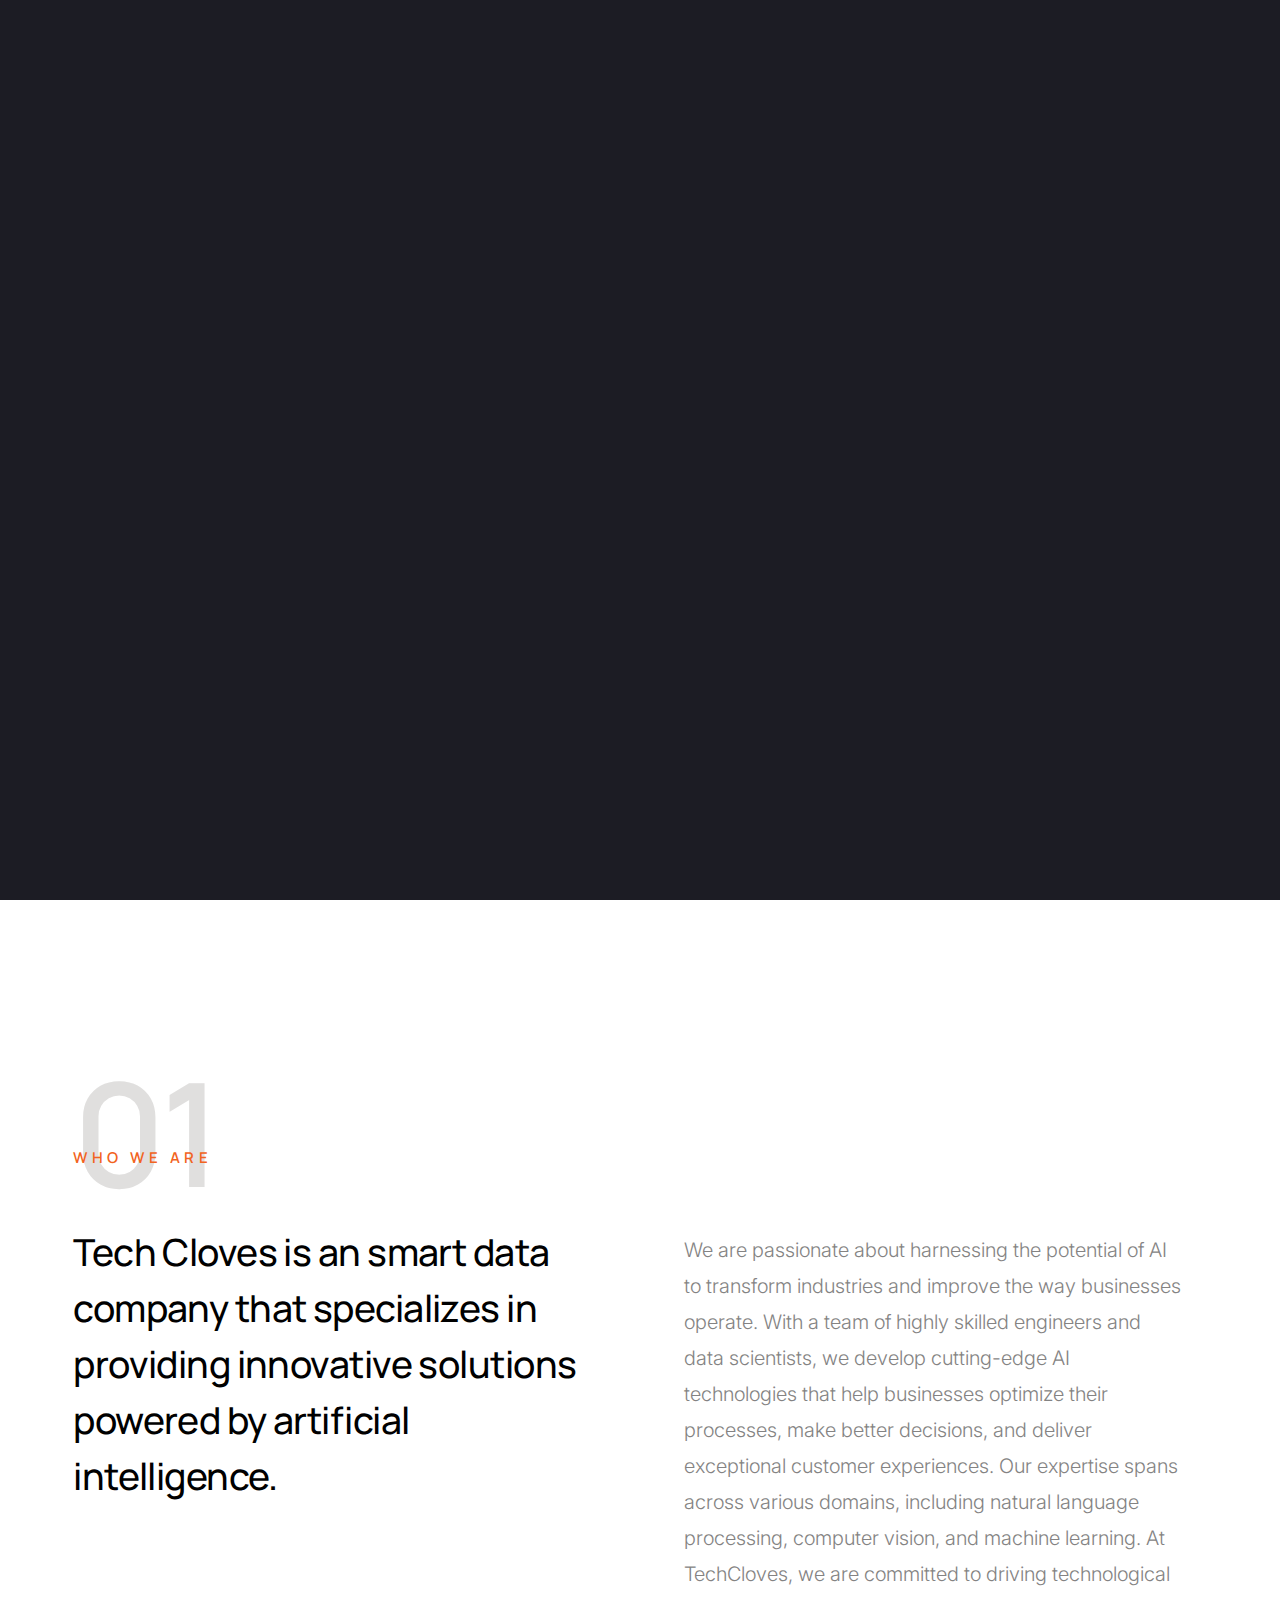
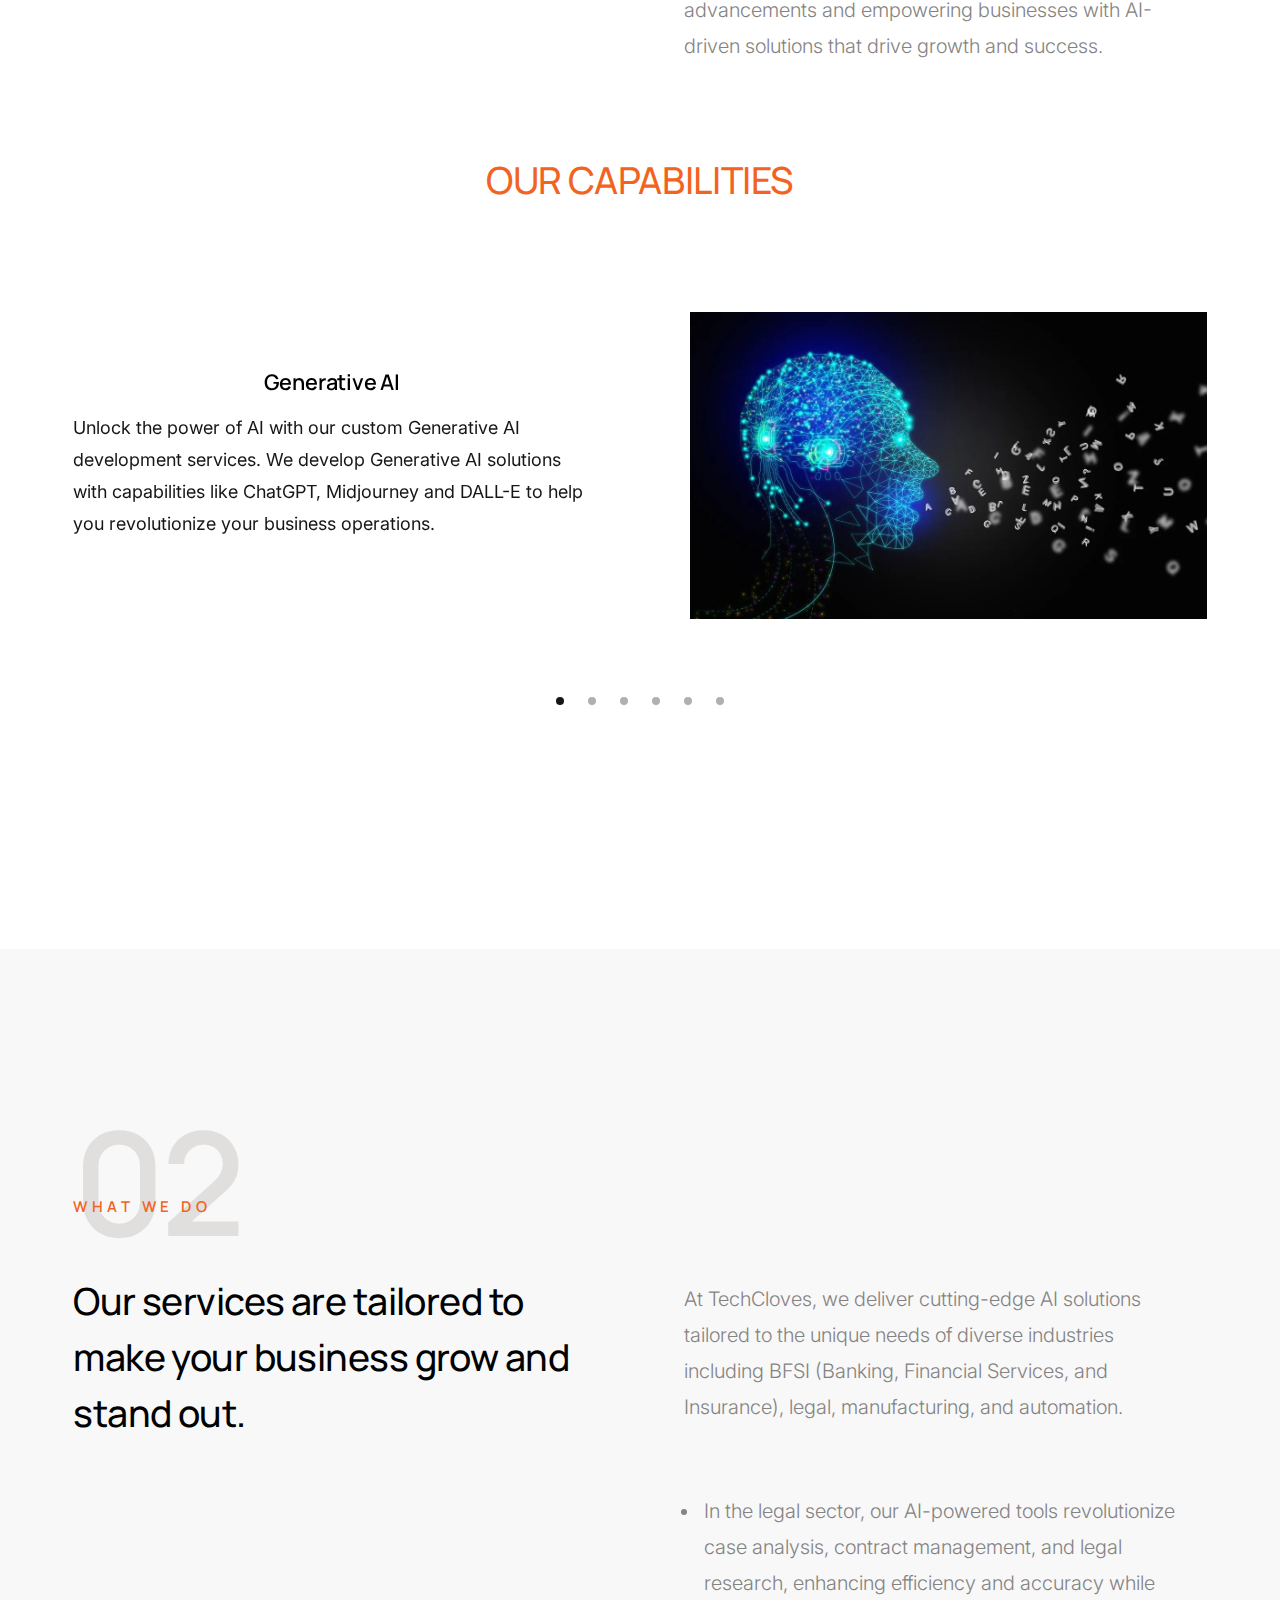
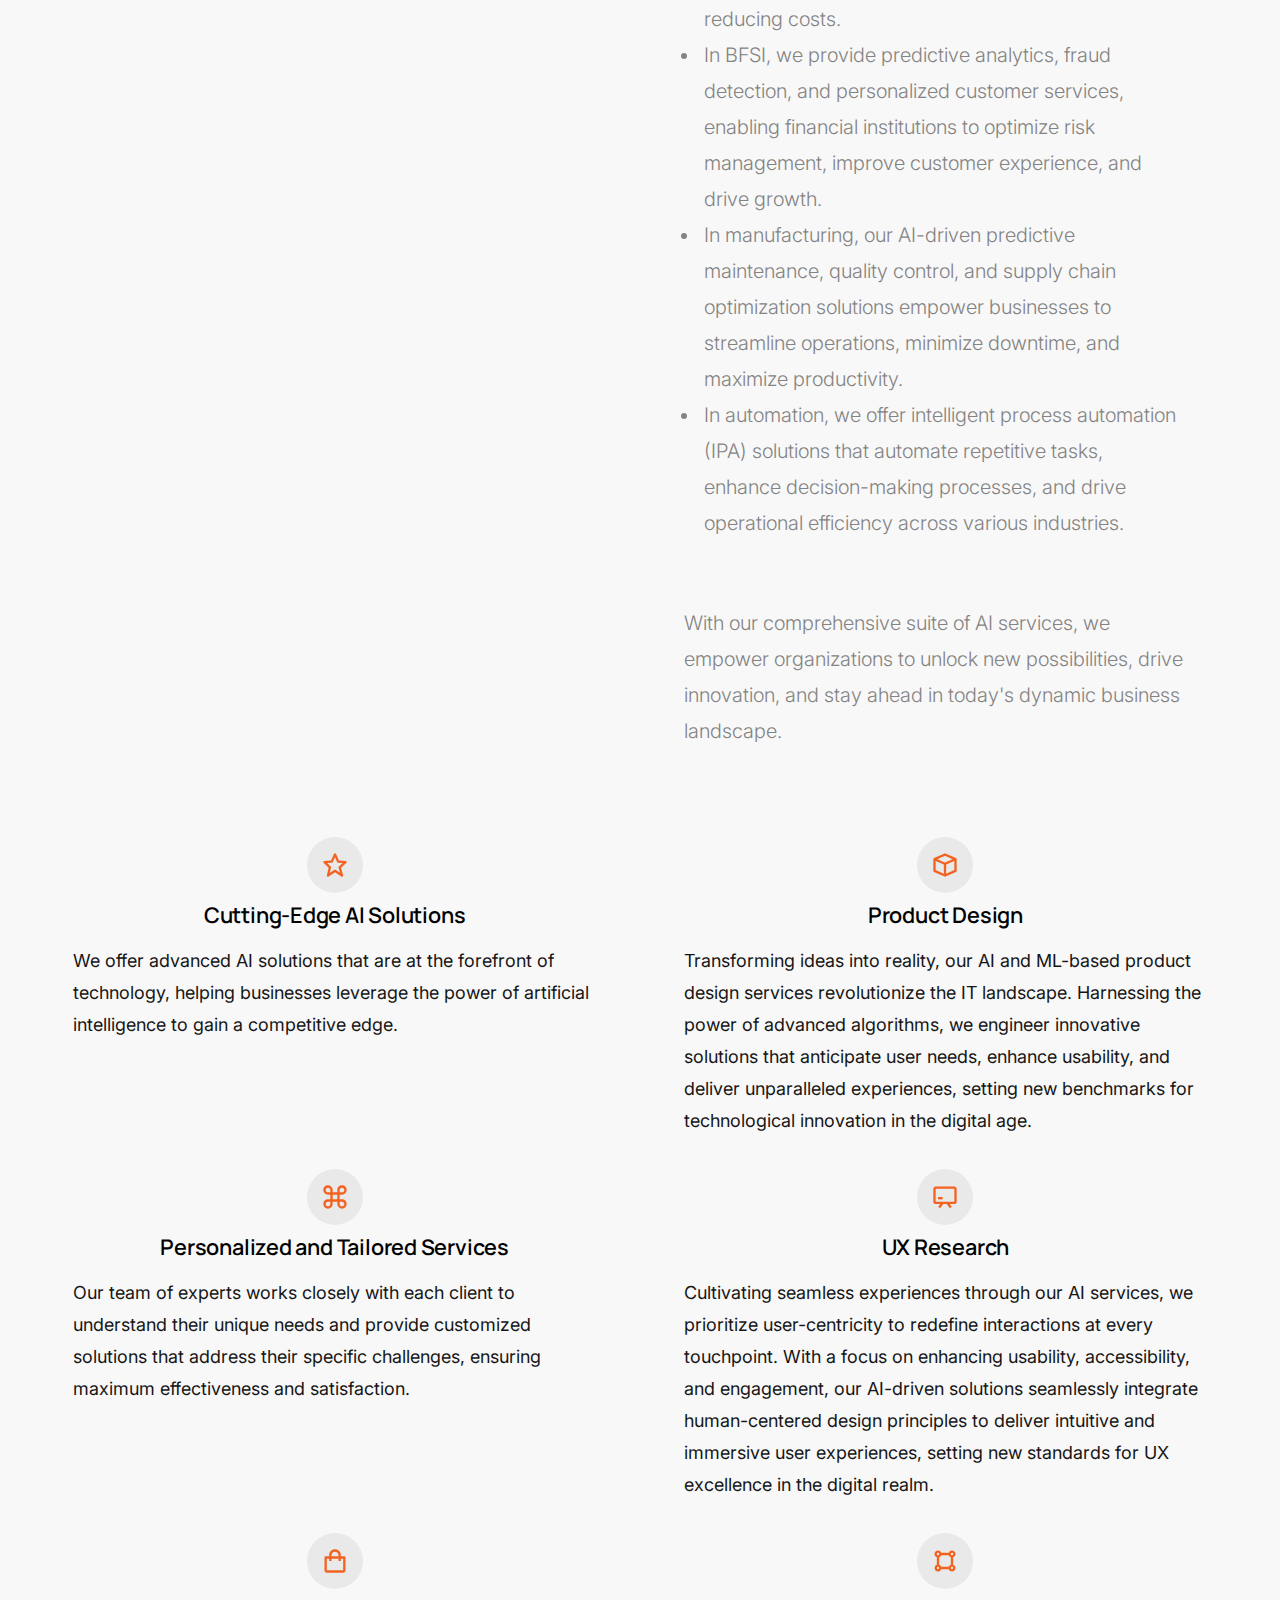
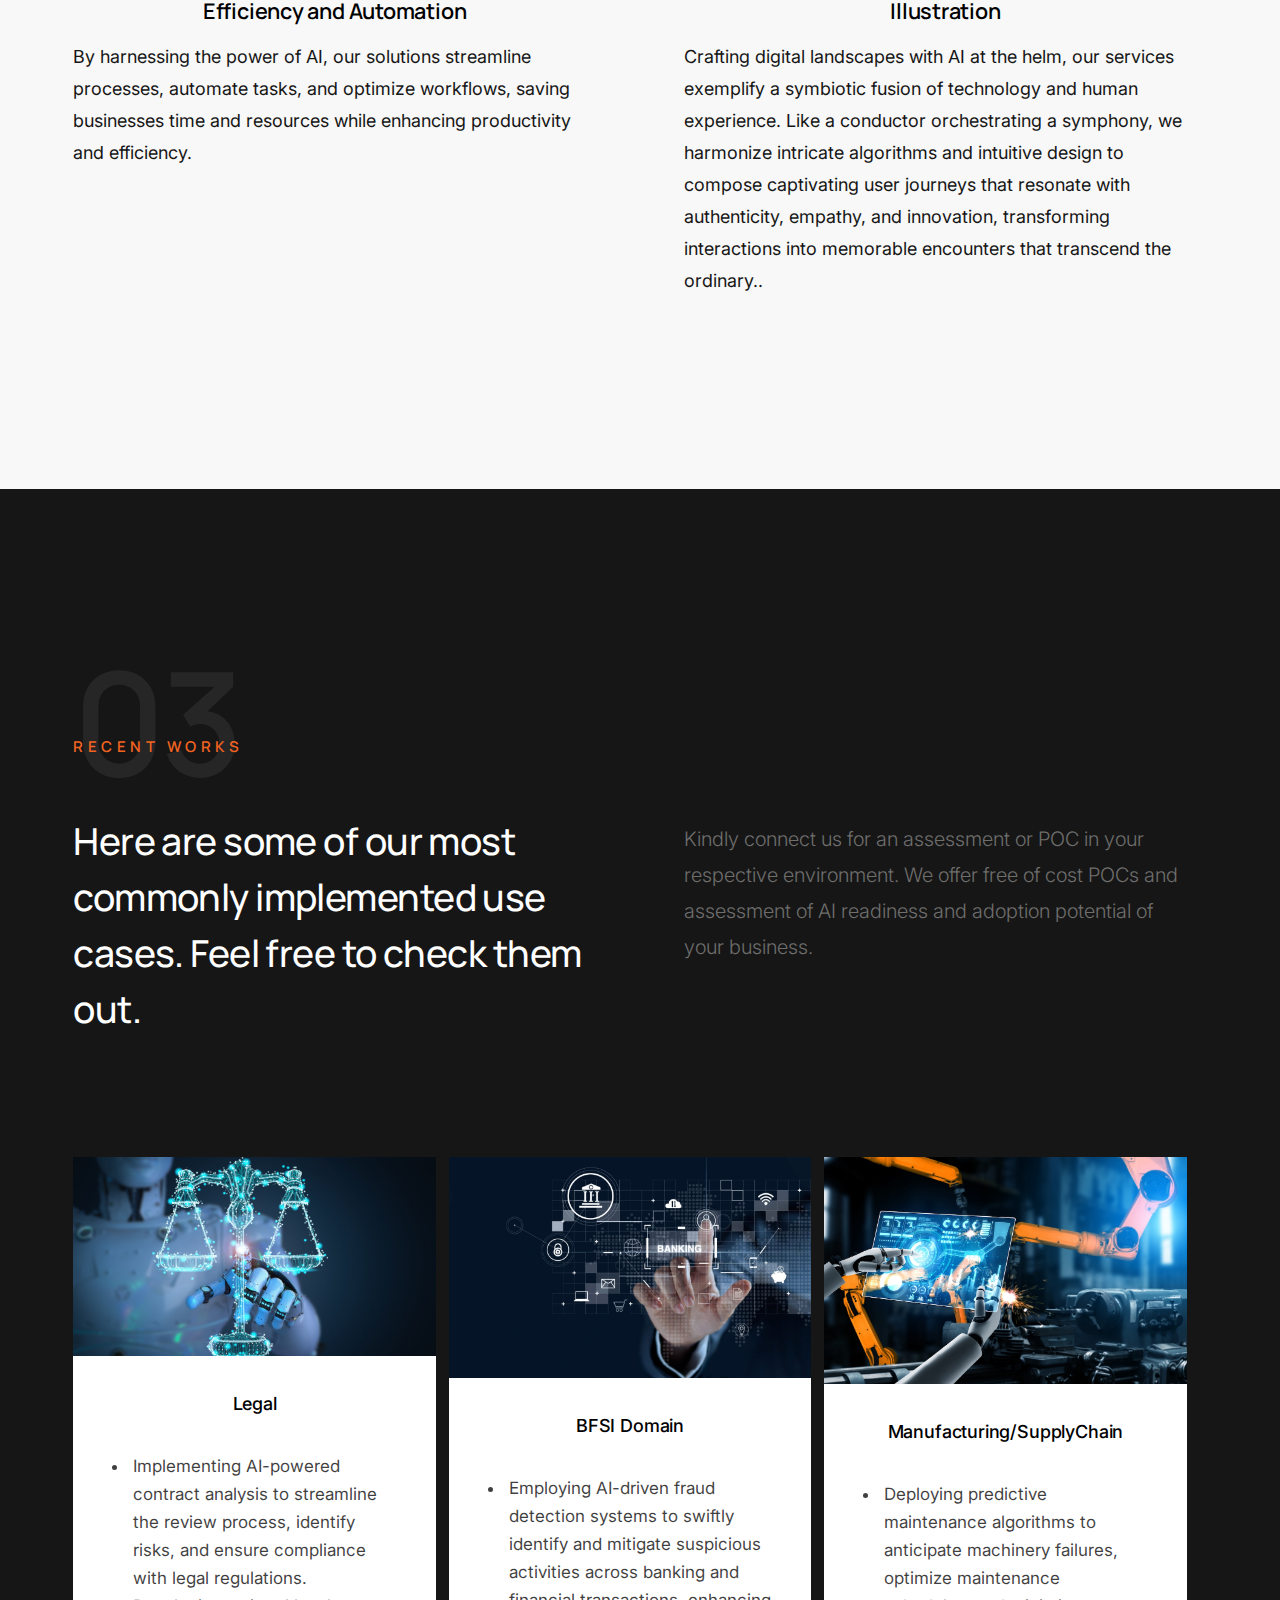
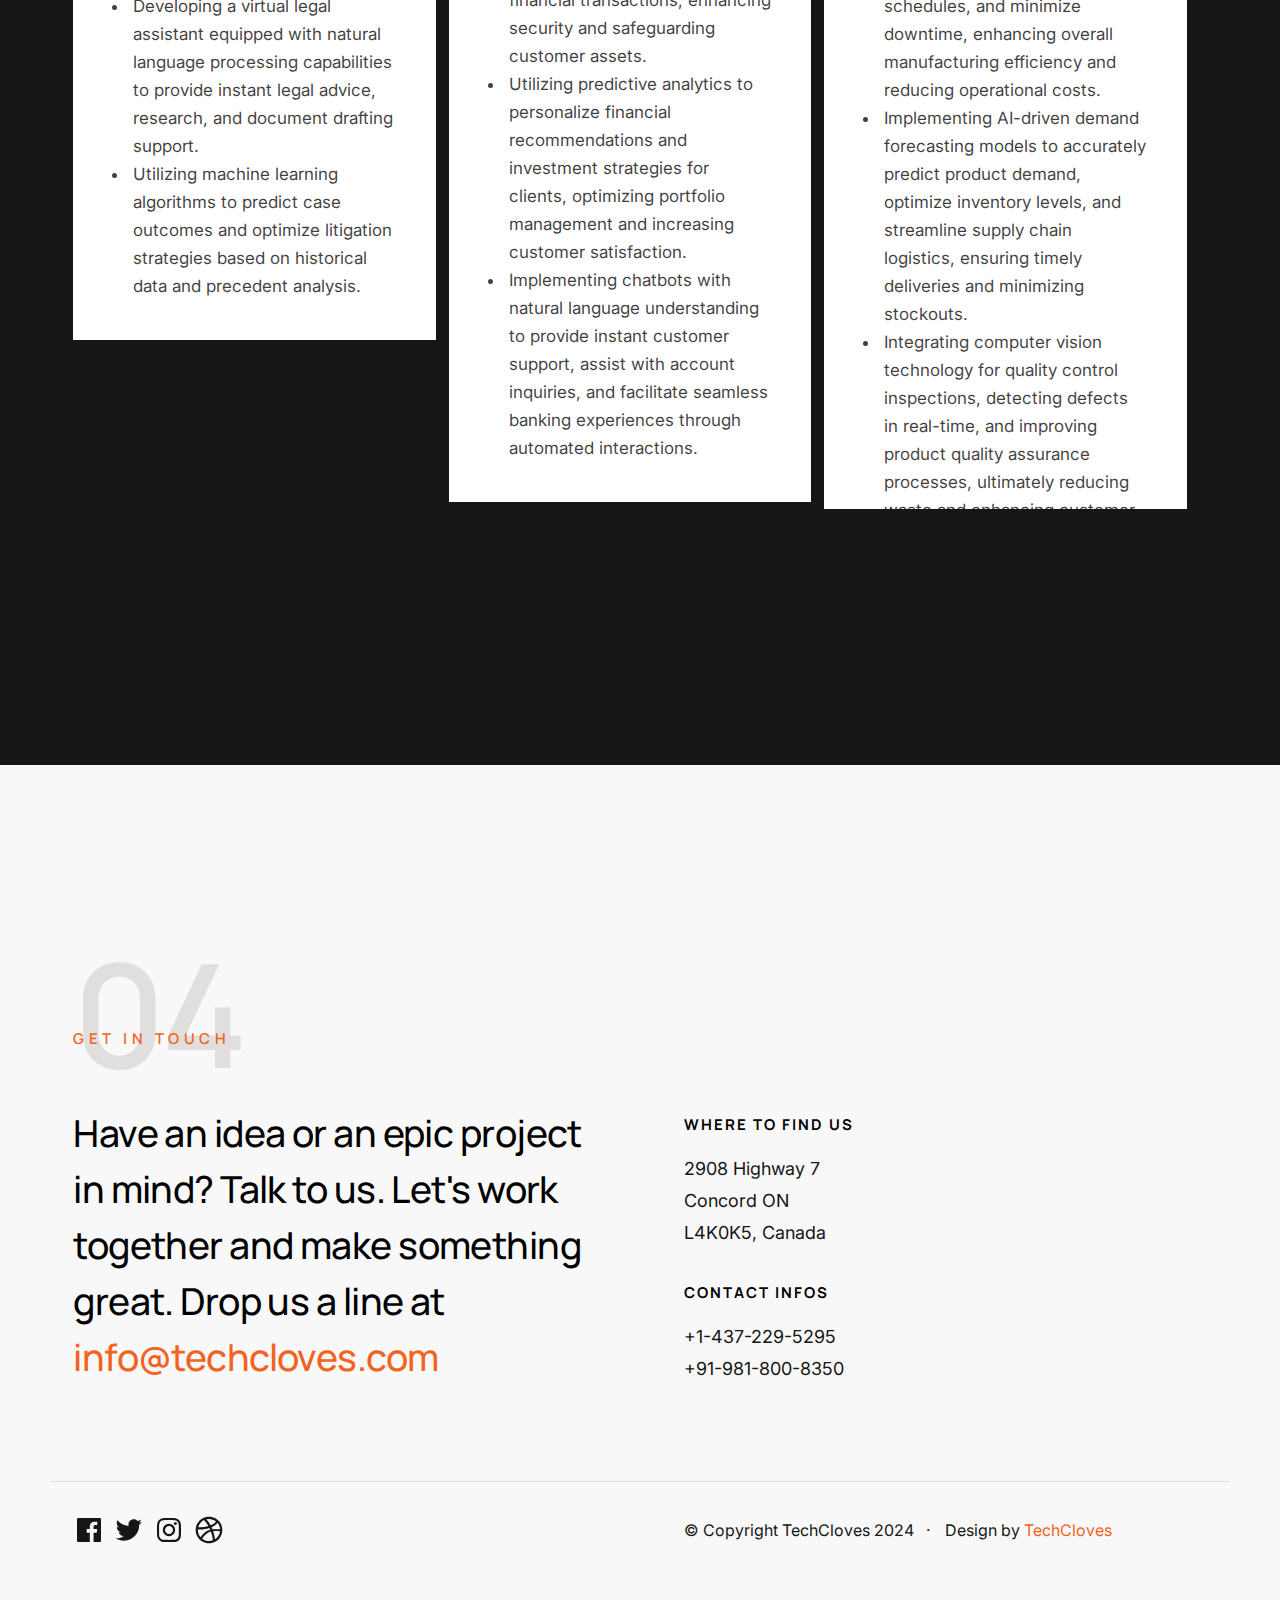
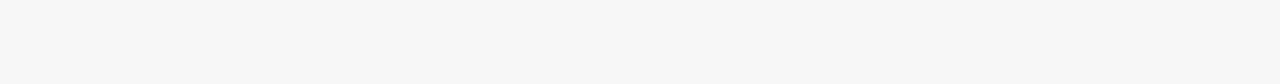
==== commit 0e5fb040: "Responsive design" ====
--- a/ui/index.html
+++ b/ui/index.html
@@ -5,25 +5,19 @@
     <!--- basic page needs
     ================================================== -->
     <meta charset="utf-8">
-    <meta name="viewport" content="width=device-width, initial-scale=1, shrink-to-fit=no">
-
+    <meta name="viewport" content="width=device-width, initial-scale=1">
     <title>TechCloves</title>
 
     <script>
         document.documentElement.classList.remove('no-js');
         document.documentElement.classList.add('js');
     </script>
-
-<script src="https://cdn.jsdelivr.net/npm/jquery@3.5.1/dist/jquery.slim.min.js" integrity="sha384-DfXdz2htPH0lsSSs5nCTpuj/zy4C+OGpamoFVy38MVBnE+IbbVYUew+OrCXaRkfj" crossorigin="anonymous"></script>
-<script src="https://cdn.jsdelivr.net/npm/bootstrap@4.6.2/dist/js/bootstrap.bundle.min.js" integrity="sha384-Fy6S3B9q64WdZWQUiU+q4/2Lc9npb8tCaSX9FK7E8HnRr0Jz8D6OP9dO5Vg3Q9ct" crossorigin="anonymous"></script>
-<script src="https://cdn.jsdelivr.net/npm/popper.js@1.16.1/dist/umd/popper.min.js"></script>
 
     <!-- CSS
     ================================================== -->
     <link rel="stylesheet" href="css/vendor.css">
     <link rel="stylesheet" href="css/styles.css">
     <link rel="stylesheet" href="css/custom.css">
-    <link rel="stylesheet" href="https://cdn.jsdelivr.net/npm/bootstrap@4.6.2/dist/css/bootstrap.min.css" integrity="sha384-xOolHFLEh07PJGoPkLv1IbcEPTNtaed2xpHsD9ESMhqIYd0nLMwNLD69Npy4HI+N" crossorigin="anonymous">
 
     <!-- favicons
     ================================================== -->
@@ -37,24 +31,17 @@
 
 <body id="top">
 
-   
+
     <!-- preloader
     ================================================== -->
     <div id="preloader">
         <div id="loader"></div>
     </div>
 
-        <!-- Java Script
-    ================================================== -->
-    <script src="js/capability.js"></script>
-    <script src="js/plugins.js"></script>
-    <script src="js/main.js"></script>
-
-
 
     <!-- page wrap
     ================================================== -->
-    <div id="page"  class="s-pagewrap">
+    <div id="page" class="s-pagewrap">
 
 
         <!-- # site header 
@@ -75,7 +62,7 @@
 
                 <nav class="s-header__nav">
     
-                    <ul class="s-header__menu-links nav-items">
+                    <ul class="s-header__menu-links">
                         <li class="current"><a href="#intro" class="smoothscroll">Intro</a></li>
                         <li><a href="#about" class="smoothscroll">About</a></li>
                         <li><a href="#services" class="smoothscroll">Services</a></li>
@@ -86,30 +73,25 @@
                     <ul class="s-header__social">
                         <li>
                             <a href="">
-                                <svg class="flippable-svg" xmlns="http://www.w3.org/2000/svg" width="24" height="24" viewBox="0 0 24 24" style="fill:rgba(0, 0, 0, 1); ">
-                                    <path d="M20,3H4C3.447,3,3,3.448,3,4v16c0,0.552,0.447,1,1,1h8.615v-6.96h-2.338v-2.725h2.338v-2c0-2.325,1.42-3.592,3.5-3.592 c0.699-0.002,1.399,0.034,2.095,0.107v2.42h-1.435c-1.128,0-1.348,0.538-1.348,1.325v1.735h2.697l-0.35,2.725h-2.348V21H20 c0.553,0,1-0.448,1-1V4C21,3.448,20.553,3,20,3z"></path>
-                                  </svg>
+                                <svg xmlns="http://www.w3.org/2000/svg" width="24" height="24" viewBox="0 0 24 24" style="fill:rgba(0, 0, 0, 1);transform:;-ms-filter:"><path d="M20,3H4C3.447,3,3,3.448,3,4v16c0,0.552,0.447,1,1,1h8.615v-6.96h-2.338v-2.725h2.338v-2c0-2.325,1.42-3.592,3.5-3.592 c0.699-0.002,1.399,0.034,2.095,0.107v2.42h-1.435c-1.128,0-1.348,0.538-1.348,1.325v1.735h2.697l-0.35,2.725h-2.348V21H20 c0.553,0,1-0.448,1-1V4C21,3.448,20.553,3,20,3z"></path></svg>
                                 <span class="u-screen-reader-text">Facebook</span>
                             </a>
                         </li>
                         <li>
                             <a href="">
-                                <svg class="flippable-svg" xmlns="http://www.w3.org/2000/svg" width="24" height="24" viewBox="0 0 24 24" style="fill:rgba(0, 0, 0, 1); ">
-                                    <path d="M19.633,7.997c0.013,0.175,0.013,0.349,0.013,0.523c0,5.325-4.053,11.461-11.46,11.461c-2.282,0-4.402-0.661-6.186-1.809 c0.324,0.037,0.636,0.05,0.973,0.05c1.883,0,3.616-0.636,5.001-1.721c-1.771-0.037-3.255-1.197-3.767-2.793 c0.249,0.037,0.499,0.062,0.761,0.062c0.361,0,0.724-0.05,1.061-0.137c-1.847-0.374-3.23-1.995-3.23-3.953v-0.05 c0.537,0.299,1.16,0.486,1.82,0.511C3.534,9.419,2.823,8.184,2.823,6.787c0-0.748,0.199-1.434,0.548-2.032 c1.983,2.443,4.964,4.04,8.306,4.215c-0.062-0.3-0.1-0.611-0.1-0.923c0-2.22,1.796-4.028,4.028-4.028 c1.16,0,2.207,0.486,2.943,1.272c0.91-0.175,1.782-0.512,2.556-0.973c-0.299,0.935-0.936,1.721-1.771,2.22 c0.811-0.088,1.597-0.312,2.319-0.624C21.104,6.712,20.419,7.423,19.633,7.997z"></path>
-                                  </svg><span class="u-screen-reader-text">Twitter</span>
+                                <svg xmlns="http://www.w3.org/2000/svg" width="24" height="24" viewBox="0 0 24 24" style="fill:rgba(0, 0, 0, 1);transform:;-ms-filter:"><path d="M19.633,7.997c0.013,0.175,0.013,0.349,0.013,0.523c0,5.325-4.053,11.461-11.46,11.461c-2.282,0-4.402-0.661-6.186-1.809 c0.324,0.037,0.636,0.05,0.973,0.05c1.883,0,3.616-0.636,5.001-1.721c-1.771-0.037-3.255-1.197-3.767-2.793 c0.249,0.037,0.499,0.062,0.761,0.062c0.361,0,0.724-0.05,1.061-0.137c-1.847-0.374-3.23-1.995-3.23-3.953v-0.05 c0.537,0.299,1.16,0.486,1.82,0.511C3.534,9.419,2.823,8.184,2.823,6.787c0-0.748,0.199-1.434,0.548-2.032 c1.983,2.443,4.964,4.04,8.306,4.215c-0.062-0.3-0.1-0.611-0.1-0.923c0-2.22,1.796-4.028,4.028-4.028 c1.16,0,2.207,0.486,2.943,1.272c0.91-0.175,1.782-0.512,2.556-0.973c-0.299,0.935-0.936,1.721-1.771,2.22 c0.811-0.088,1.597-0.312,2.319-0.624C21.104,6.712,20.419,7.423,19.633,7.997z"></path></svg>
+                                <span class="u-screen-reader-text">Twitter</span>
                             </a>
                         </li>
                         <li>
                             <a href="">
-                                <svg class="flippable-svg" xmlns="http://www.w3.org/2000/svg" width="24" height="24" viewBox="0 0 24 24" style="fill:rgba(0, 0, 0, 1); ">
-                                    <path d="M11.999,7.377c-2.554,0-4.623,2.07-4.623,4.623c0,2.554,2.069,4.624,4.623,4.624c2.552,0,4.623-2.07,4.623-4.624 C16.622,9.447,14.551,7.377,11.999,7.377L11.999,7.377z M11.999,15.004c-1.659,0-3.004-1.345-3.004-3.003 c0-1.659,1.345-3.003,3.004-3.003s3.002,1.344,3.002,3.003C15.001,13.659,13.658,15.004,11.999,15.004L11.999,15.004z"></path><circle cx="16.806" cy="7.207" r="1.078"></circle><path d="M20.533,6.111c-0.469-1.209-1.424-2.165-2.633-2.632c-0.699-0.263-1.438-0.404-2.186-0.42 c-0.963-0.042-1.268-0.054-3.71-0.054s-2.755,0-3.71,0.054C7.548,3.074,6.809,3.215,6.11,3.479C4.9,3.946,3.945,4.902,3.477,6.111 c-0.263,0.7-0.404,1.438-0.419,2.186c-0.043,0.962-0.056,1.267-0.056,3.71c0,2.442,0,2.753,0.056,3.71 c0.015,0.748,0.156,1.486,0.419,2.187c0.469,1.208,1.424,2.164,2.634,2.632c0.696,0.272,1.435,0.426,2.185,0.45 c0.963,0.042,1.268,0.055,3.71,0.055s2.755,0,3.71-0.055c0.747-0.015,1.486-0.157,2.186-0.419c1.209-0.469,2.164-1.424,2.633-2.633 c0.263-0.7,0.404-1.438,0.419-2.186c0.043-0.962,0.056-1.267,0.056-3.71s0-2.753-0.056-3.71C20.941,7.57,20.801,6.819,20.533,6.111z M19.315,15.643c-0.007,0.576-0.111,1.147-0.311,1.688c-0.305,0.787-0.926,1.409-1.712,1.711c-0.535,0.199-1.099,0.303-1.67,0.311 c-0.95,0.044-1.218,0.055-3.654,0.055c-2.438,0-2.687,0-3.655-0.055c-0.569-0.007-1.135-0.112-1.669-0.311 c-0.789-0.301-1.414-0.923-1.719-1.711c-0.196-0.534-0.302-1.099-0.311-1.669c-0.043-0.95-0.053-1.218-0.053-3.654 c0-2.437,0-2.686,0.053-3.655c0.007-0.576,0.111-1.146,0.311-1.687c0.305-0.789,0.93-1.41,1.719-1.712 c0.534-0.198,1.1-0.303,1.669-0.311c0.951-0.043,1.218-0.055,3.655-0.055c2.437,0,2.687,0,3.654,0.055 c0.571,0.007,1.135,0.112,1.67,0.311c0.786,0.303,1.407,0.925,1.712,1.712c0.196,0.534,0.302,1.099,0.311,1.669 c0.043,0.951,0.054,1.218,0.054,3.655c0,2.436,0,2.698-0.043,3.654H19.315z"></path></svg>
+                                <svg xmlns="http://www.w3.org/2000/svg" width="24" height="24" viewBox="0 0 24 24" style="fill:rgba(0, 0, 0, 1);transform:;-ms-filter:"><path d="M11.999,7.377c-2.554,0-4.623,2.07-4.623,4.623c0,2.554,2.069,4.624,4.623,4.624c2.552,0,4.623-2.07,4.623-4.624 C16.622,9.447,14.551,7.377,11.999,7.377L11.999,7.377z M11.999,15.004c-1.659,0-3.004-1.345-3.004-3.003 c0-1.659,1.345-3.003,3.004-3.003s3.002,1.344,3.002,3.003C15.001,13.659,13.658,15.004,11.999,15.004L11.999,15.004z"></path><circle cx="16.806" cy="7.207" r="1.078"></circle><path d="M20.533,6.111c-0.469-1.209-1.424-2.165-2.633-2.632c-0.699-0.263-1.438-0.404-2.186-0.42 c-0.963-0.042-1.268-0.054-3.71-0.054s-2.755,0-3.71,0.054C7.548,3.074,6.809,3.215,6.11,3.479C4.9,3.946,3.945,4.902,3.477,6.111 c-0.263,0.7-0.404,1.438-0.419,2.186c-0.043,0.962-0.056,1.267-0.056,3.71c0,2.442,0,2.753,0.056,3.71 c0.015,0.748,0.156,1.486,0.419,2.187c0.469,1.208,1.424,2.164,2.634,2.632c0.696,0.272,1.435,0.426,2.185,0.45 c0.963,0.042,1.268,0.055,3.71,0.055s2.755,0,3.71-0.055c0.747-0.015,1.486-0.157,2.186-0.419c1.209-0.469,2.164-1.424,2.633-2.633 c0.263-0.7,0.404-1.438,0.419-2.186c0.043-0.962,0.056-1.267,0.056-3.71s0-2.753-0.056-3.71C20.941,7.57,20.801,6.819,20.533,6.111z M19.315,15.643c-0.007,0.576-0.111,1.147-0.311,1.688c-0.305,0.787-0.926,1.409-1.712,1.711c-0.535,0.199-1.099,0.303-1.67,0.311 c-0.95,0.044-1.218,0.055-3.654,0.055c-2.438,0-2.687,0-3.655-0.055c-0.569-0.007-1.135-0.112-1.669-0.311 c-0.789-0.301-1.414-0.923-1.719-1.711c-0.196-0.534-0.302-1.099-0.311-1.669c-0.043-0.95-0.053-1.218-0.053-3.654 c0-2.437,0-2.686,0.053-3.655c0.007-0.576,0.111-1.146,0.311-1.687c0.305-0.789,0.93-1.41,1.719-1.712 c0.534-0.198,1.1-0.303,1.669-0.311c0.951-0.043,1.218-0.055,3.655-0.055c2.437,0,2.687,0,3.654,0.055 c0.571,0.007,1.135,0.112,1.67,0.311c0.786,0.303,1.407,0.925,1.712,1.712c0.196,0.534,0.302,1.099,0.311,1.669 c0.043,0.951,0.054,1.218,0.054,3.655c0,2.436,0,2.698-0.043,3.654H19.315z"></path></svg>
                                 <span class="u-screen-reader-text">Instagram</span>
                             </a>
                         </li>
                         <li>
                             <a href="">
-                                <svg class="flippable-svg" xmlns="http://www.w3.org/2000/svg" width="24" height="24" viewBox="0 0 24 24" style="fill:rgba(0, 0, 0, 1); ">
-                                    <path d="M20.66 6.98a9.932 9.932 0 0 0-3.641-3.64C15.486 2.447 13.813 2 12 2s-3.486.447-5.02 1.34c-1.533.893-2.747 2.107-3.64 3.64S2 10.187 2 12s.446 3.487 1.34 5.02a9.924 9.924 0 0 0 3.641 3.64C8.514 21.553 10.187 22 12 22s3.486-.447 5.02-1.34a9.932 9.932 0 0 0 3.641-3.64C21.554 15.487 22 13.813 22 12s-.446-3.487-1.34-5.02zM12 3.66c2 0 3.772.64 5.32 1.919-.92 1.174-2.286 2.14-4.1 2.9-1.002-1.813-2.088-3.327-3.261-4.54A7.715 7.715 0 0 1 12 3.66zM5.51 6.8a8.116 8.116 0 0 1 2.711-2.22c1.212 1.201 2.325 2.7 3.34 4.5-2 .6-4.114.9-6.341.9-.573 0-1.006-.013-1.3-.04A8.549 8.549 0 0 1 5.51 6.8zM3.66 12c0-.054.003-.12.01-.2.007-.08.01-.146.01-.2.254.014.641.02 1.161.02 2.666 0 5.146-.367 7.439-1.1.187.373.381.793.58 1.26-1.32.293-2.674 1.006-4.061 2.14S6.4 16.247 5.76 17.5c-1.4-1.587-2.1-3.42-2.1-5.5zM12 20.34c-1.894 0-3.594-.587-5.101-1.759.601-1.187 1.524-2.322 2.771-3.401 1.246-1.08 2.483-1.753 3.71-2.02a29.441 29.441 0 0 1 1.56 6.62 8.166 8.166 0 0 1-2.94.56zm7.08-3.96a8.351 8.351 0 0 1-2.58 2.621c-.24-2.08-.7-4.107-1.379-6.081.932-.066 1.765-.1 2.5-.1.799 0 1.686.034 2.659.1a8.098 8.098 0 0 1-1.2 3.46zm-1.24-5c-1.16 0-2.233.047-3.22.14a27.053 27.053 0 0 0-.68-1.62c2.066-.906 3.532-2.006 4.399-3.3 1.2 1.414 1.854 3.027 1.96 4.84-.812-.04-1.632-.06-2.459-.06z"></path></svg>
+                                <svg xmlns="http://www.w3.org/2000/svg" width="24" height="24" viewBox="0 0 24 24" style="fill: rgba(0, 0, 0, 1);transform: ;msFilter:;"><path d="M20.66 6.98a9.932 9.932 0 0 0-3.641-3.64C15.486 2.447 13.813 2 12 2s-3.486.447-5.02 1.34c-1.533.893-2.747 2.107-3.64 3.64S2 10.187 2 12s.446 3.487 1.34 5.02a9.924 9.924 0 0 0 3.641 3.64C8.514 21.553 10.187 22 12 22s3.486-.447 5.02-1.34a9.932 9.932 0 0 0 3.641-3.64C21.554 15.487 22 13.813 22 12s-.446-3.487-1.34-5.02zM12 3.66c2 0 3.772.64 5.32 1.919-.92 1.174-2.286 2.14-4.1 2.9-1.002-1.813-2.088-3.327-3.261-4.54A7.715 7.715 0 0 1 12 3.66zM5.51 6.8a8.116 8.116 0 0 1 2.711-2.22c1.212 1.201 2.325 2.7 3.34 4.5-2 .6-4.114.9-6.341.9-.573 0-1.006-.013-1.3-.04A8.549 8.549 0 0 1 5.51 6.8zM3.66 12c0-.054.003-.12.01-.2.007-.08.01-.146.01-.2.254.014.641.02 1.161.02 2.666 0 5.146-.367 7.439-1.1.187.373.381.793.58 1.26-1.32.293-2.674 1.006-4.061 2.14S6.4 16.247 5.76 17.5c-1.4-1.587-2.1-3.42-2.1-5.5zM12 20.34c-1.894 0-3.594-.587-5.101-1.759.601-1.187 1.524-2.322 2.771-3.401 1.246-1.08 2.483-1.753 3.71-2.02a29.441 29.441 0 0 1 1.56 6.62 8.166 8.166 0 0 1-2.94.56zm7.08-3.96a8.351 8.351 0 0 1-2.58 2.621c-.24-2.08-.7-4.107-1.379-6.081.932-.066 1.765-.1 2.5-.1.799 0 1.686.034 2.659.1a8.098 8.098 0 0 1-1.2 3.46zm-1.24-5c-1.16 0-2.233.047-3.22.14a27.053 27.053 0 0 0-.68-1.62c2.066-.906 3.532-2.006 4.399-3.3 1.2 1.414 1.854 3.027 1.96 4.84-.812-.04-1.632-.06-2.459-.06z"></path></svg>
                                 <span class="u-screen-reader-text">Dribbble</span>
                             </a>
                         </li>
@@ -134,180 +116,204 @@
                 <div class="s-intro__bg"></div>
 
                 <div class="row s-intro__content">
-                    <h1 class="s-intro__content-title intro-heading">
-                        Harness the true potential <br>
-                        of AI for your enterprise 
-                        </h1>
-
-                    <div class="s-intro__content-bg">
-
-                    </div>
+
+                    <div class="s-intro__content-bg"></div>
 
                     <div class="column lg-12 s-intro__content-inner">
                         
-                     
-
-                        <!-- <div class="s-intro__content-buttons">
-                            <a href="#download" class="btn btn--stroke s-intro__content-btn smoothscroll">More About Us</a>
-                            <a href="https://player.vimeo.com/video/14592941?color=f26522&title=0&byline=0&portrait=0" class="s-intro__content-video-btn">
-                                <svg class="flippable-svg" xmlns="http://www.w3.org/2000/svg" width="24" height="24" viewBox="0 0 24 24" style="fill:rgba(0, 0, 0, 1); "><path d="M7 6v12l10-6z"></path></svg>
-                            </a>
-                        </div> -->
+                        <h1 class="s-intro__content-title">
+                            Harness the  <br>
+                            true potential of AI <br>
+                            for your enterprise
+                        </h1>
+
+                        <div class="s-intro__content-buttons">
+                            <a href="#about" class="btn btn--stroke s-intro__content-btn smoothscroll">More About Us</a>
+                            <!-- <a href="https://player.vimeo.com/video/14592941?color=f26522&title=0&byline=0&portrait=0" class="s-intro__content-video-btn">
+                                <svg xmlns="http://www.w3.org/2000/svg" width="24" height="24" viewBox="0 0 24 24" style="fill: rgba(0, 0, 0, 1);transform: ;msFilter:;"><path d="M7 6v12l10-6z"></path></svg>
+                            </a> -->
+                        </div>
                         
                     </div> <!-- s-intro__content-inner -->
 
                 </div> <!-- s-intro__content -->
 
-                <!-- <div class="s-intro__scroll-down">
+                <div class="s-intro__scroll-down">
                     <a href="#about" class="smoothscroll">
                         <span>Scroll Down</span>
                     </a>
-                </div> s-intro__scroll-down -->
+                </div> <!-- s-intro__scroll-down -->
 
             </section> <!-- end s-intro -->
-
 
 
             <!-- about
             ----------------------------------------------- -->
             <section id="about" class="s-about target-section">
 
-                <!-- <div class="row section-header" data-num="01">
+                <div class="row section-header" data-num="01">
                     <h3 class="column lg-12 section-header__pretitle pretitle text-pretitle">Who We Are</h3>
-                    <div class="column lg-12 stack-on-1100 section-header__primary">
-                 
-                    <h2 class="list-block__text">
-                    TechCloves is an smart data company that specializes in providing innovative solutions powered by artificial intelligence. We are passionate about harnessing the potential of AI to transform industries and improve the way businesses operate. With a team of highly skilled engineers and data scientists, we develop cutting-edge AI technologies that help businesses optimize their processes, make better decisions, and deliver exceptional customer experiences. Our expertise spans across various domains, including natural language processing, computer vision, and machine learning. At TechCloves, we are committed to driving technological advancements and empowering businesses with AI-driven solutions that drive growth and success.
-                    
-
-                    </h2>
-                    
-                        
-                    </div>
-                 
-                </div> -->
-                <div class="container">
-    <div class="row section-header">
-        
-        
-        <!-- Left Column -->
-        <div class="col-lg-4">
-        <h3 class="section-header__pretitle pretitle text-pretitle about-us-heading">Who We Are</h3>
-        </div>
-        <!-- Right Column -->
-        <div class="col-lg-8">
-            <div class="column lg-12 stack-on-1100 section-header__primary">
-                <h2 class="list-block__text">
-                    TechCloves is an smart data company that specializes in providing innovative solutions powered by artificial intelligence. We are passionate about harnessing the potential of AI to transform industries and improve the way businesses operate. With a team of highly skilled engineers and data scientists, we develop cutting-edge AI technologies that help businesses optimize their processes, make better decisions, and deliver exceptional customer experiences. Our expertise spans across various domains, including natural language processing, computer vision, and machine learning. At TechCloves, we are committed to driving technological advancements and empowering businesses with AI-driven solutions that drive growth and success.
-                </h2>
-            </div>
-        </div>
-    </div>
-</div>
+                    <div class="column lg-6 stack-on-1100 section-header__primary">
+                        <h2 class="title text-display-1">
+                            Tech Cloves is an smart data company that specializes in providing innovative solutions powered by artificial intelligence.
+                        </h2>
+                    </div>
+                    <div class="column lg-6 stack-on-1100 section-header__secondary">
+                        <p class="desc">
+                            We are passionate about harnessing the potential of AI to transform industries and improve the way businesses operate. With a team of highly skilled engineers and data scientists, we develop cutting-edge AI technologies that help businesses optimize their processes, make better decisions, and deliver exceptional customer experiences. Our expertise spans across various domains, including natural language processing, computer vision, and machine learning. At TechCloves, we are committed to driving technological advancements and empowering businesses with AI-driven solutions that drive growth and success.
+                        </p>
+                    </div>
+                </div> <!-- end section-header -->
+
+                <!-- <div class="row process-list list-block show-ctr block-lg-one-half block-tab-whole"> -->
+    
+                    <!-- <div class="column list-block__item">
+                        <div class="list-block__title">
+                            <h3 class="h5">Define</h3>
+                        </div>
+                        <div class="list-block__text">
+                            <p>
+                            Nemo cupiditate ab quibusdam quaerat impedit magni. Earum suscipit ipsum laudantium. 
+                            Quo delectus est. Maiores voluptas ab sit natus veritatis ut. Debitis nulla cumque veritatis.
+                            Sunt suscipit voluptas ipsa in tempora esse soluta sint aliquam rhoncus elit.
+                            </p>
+                        </div>
+                    </div>  -->
+                    <!-- end list-block__item -->
+
+                    <!-- <div class="column list-block__item">
+                        <div class="list-block__title">
+                            <h3 class="h5">Design</h3>
+                        </div>
+                        <div class="list-block__text">
+                            <p>
+                            Quibusdam quis autem voluptatibus earum vel ex error ea magni. Rerum quam quos. Aut asperiores 
+                            sit mollitia. Rem neque et voluptatem eos quia sed eligendi et. Eaque velit eligendi ut 
+                            magnam. Cumque ducimus laborum doloribus facere maxime vel earum quidem enim suscipit.
+                            </p>
+                        </div>
+                    </div>  -->
+                    <!-- end list-block__item -->
+<!--         
+                    <div class="column list-block__item">
+                        <div class="list-block__title">
+                            <h3 class="h5">Build</h3>
+                        </div>
+                        <div class="list-block__text">
+                            <p>
+                            Non ullam est vel facere et. Qui iusto optio nostrum corrupti et dignissimos. Ipsam ipsam 
+                            expedita aspernatur eos harum quo atque tempore non. Magni saepe hic fuga cumque. Nihil 
+                            itaque laborum doloribus minus dolorum sint itaque animi et voluptatem.
+                            illum nemo rerum voluptate. 
+                            </p>
+                        </div>
+                    </div>  -->
+                    <!-- end list-block__item -->
+<!--         
+                    <div class="column list-block__item">
+                        <div class="list-block__title">
+                            <h3 class="h5">Launch</h3>
+                        </div>
+                        <div class="list-block__text">
+                            <p>
+                            Nobis mollitia quo nulla sunt sit error repellat qui. Praesentium minima consequatur. 
+                            Aliquid aliquid aut. Asperiores sed temporibus laboriosam delectus optio rerum reiciendis.
+                            Quas at illum. Dolores itaque architecto. Magnam voluptatem aperiam. Velit omnis est.
+                            </p>
+                        </div>
+                    </div>  -->
+                    <!-- end list-block__item -->
+
+                <!-- </div>  -->
+                <!-- end process-list -->
+                    <div class="column lg-12 corousel-heading-container">
+                        <h3 class="title text-display-1 corousel-heading">OUR CAPABILITIES</h3>
+                    </div>
+                  <!-- testimonials
+            ----------------------------------------------- -->
+            <section id="testimonials" class="s-testimonials">
+
+                <div class="row s-testimonials__content">
+                    <div class="column lg-12">
+        
+                        <div class="swiper-container s-testimonials__slider">
+        
+                            <div class="swiper-wrapper">
+    
+                                <div class="s-testimonials__slide swiper-slide">
+                                    <div class="carousel-caption d-none d-md-block">
+                                        <div class="list-block__title">
+                                            <h3 class="h5">Generative AI</h3>
+                                        </div>
+                                        <div class="list-block__text">
+                                            <p>
+                                                Unlock the power of AI with our custom Generative AI development services. We develop Generative AI solutions with capabilities like ChatGPT, Midjourney and DALL-E to help you revolutionize your business operations.
+                                            </p>
+                                        </div>
+                                    </div>
+                                </div> <!-- end s-testimonials__slide -->
                 
-                <!-- end section-header -->
-
-                  
-                <h3 class="column lg-12 section-header__pretitle pretitle text-pretitle center-heading">Our Capabilities</h3>
-                   <!-- # To Paste capabilities here -->
-                  <!-- <div class="card-deck">
-                    <div class="card">
-                      <img src="images/capability/GenAI.jpeg" class="card-img-top" alt="...">
-                      <div class="card-body">
-                        <h5 class="card-title">Generative AI</h5>
-                        <p class="card-text">Unlock the power of AI with our custom Generative AI development services. We develop Generative AI solutions with capabilities like ChatGPT, Midjourney and DALL-E to help you revolutionize your business operations.</p>
-                   
-                      </div>
-                    </div>
-                    <div class="card">
-                      <img src="images/capability/AdvancedML.jpeg" class="card-img-top" alt="...">
-                      <div class="card-body">
-                        <h5 class="card-title">Advanced ML</h5>
-                        <p class="card-text">With deep expertise in machine learning frameworks and libraries, NLP, deep learning, data visualization/processing tools, and DevOps, we build powerful machine learning models that can drive transformative business outcomes.</p>
-                  
-                      </div>
-                    </div>
-
-                    <div class="card">
-                        <img src="images/capability/ML.jpeg" class="card-img-top" alt="...">
-                        <div class="card-body">
-                          <h5 class="card-title">ML Operations</h5>
-                          <p class="card-text">Our comprehensive MLOps services ensure seamless integration, automation, and optimization, enabling organizations to accelerate innovation and drive actionable insights from their data.</p>
-                         
-                        </div>
-                      </div>
-
-
-                    <div class="card">
-                      <img src="images/capability/DataEngg.jpeg" class="card-img-top" alt="...">
-                      <div class="card-body">
-                        <h5 class="card-title">Data Engineering</h5>
-                        <p class="card-text">Our data engineering services aim to solve data-related challenges by building efficient data pipelines that modernize platforms and enable rapid AI adoption.</p>
-                       
-                      </div>
-                    </div>
-                   
-                  </div> -->
-
-                  <div class="container">
-                    <div id="carouselExampleCaptions" class="carousel slide" data-ride="carousel">
-                      <ol class="carousel-indicators">
-                        <li data-target="#carouselExampleCaptions" data-slide-to="0" class="active"></li>
-                        <li data-target="#carouselExampleCaptions" data-slide-to="1"></li>
-                        <li data-target="#carouselExampleCaptions" data-slide-to="2"></li>
-                      </ol>
-                      <div class="carousel-inner">
-                        <div class="carousel-item active">
-                          <img src="images/capability/GenAI.jpg" class="d-block w-100 custom-image" alt="...">
-                          <div class="carousel-caption d-none d-md-block">
-                            <div class="card-data">
-                            <h1 class="corousel-heading">Generative AI</h1>
-                            <p class="corousel-content">Unlock the power of AI with our custom Generative AI development services. We develop Generative AI solutions with capabilities like ChatGPT, Midjourney and DALL-E to help you revolutionize your business operations.</p>
-                        </div>
-                        </div>
-                        </div>
-                        <div class="carousel-item">
-                          <img src="images/capability/AdvancedML.jpg" class="d-block w-100 custom-image" alt="...">
-                          <div class="carousel-caption d-none d-md-block">
-                            <div class="card-data">
-                            <h1 class="corousel-heading">Advanced ML</h1>
-                            <p class="corousel-content">With deep expertise in machine learning frameworks and libraries, NLP, deep learning, data visualization/processing tools, and DevOps, we build powerful machine learning models that can drive transformative business outcomes.</p>
-                        </div>
-                        </div>
-                        </div>
-                        <div class="carousel-item">
-                          <img src="images/capability/ML.jpg" class="d-block w-100 custom-image" alt="...">
-                          <div class="carousel-caption d-none d-md-block">
-                            <div class="card-data">
-                            <h1 class="corousel-heading">ML Operations</h1>
-                            <p class="corousel-content">Our comprehensive MLOps services ensure seamless integration, automation, and optimization, enabling organizations to accelerate innovation and drive actionable insights from their data.</p>
-                        </div>
-                        </div>
-                        </div>
-                        <div class="carousel-item">
-                            <img src="images/capability/DataEngg.jpg" class="d-block w-100 custom-image" alt="...">
-                            <div class="carousel-caption d-none d-md-block">
-                                <div class="card-data">
-                              <h1 class="corousel-heading">Data Engineering</h1>
-                              <p class="corousel-content">Our data engineering services aim to solve data-related challenges by building efficient data pipelines that modernize platforms and enable rapid AI adoption.</p>
-                            </div>
-                            </div>
-                          </div>
-                      </div>
-                      <a class="carousel-control-prev" href="#carouselExampleCaptions" role="button" data-slide="prev">
-                        <span class="carousel-control-prev-icon" aria-hidden="true"></span>
-                        <span class="sr-only">Previous</span>
-                      </a>
-                      <a class="carousel-control-next" href="#carouselExampleCaptions" role="button" data-slide="next">
-                        <span class="carousel-control-next-icon" aria-hidden="true"></span>
-                        <span class="sr-only">Next</span>
-                      </a>
-                    </div>
-                  </div>
-                </div>
-
-
-
+                                <div class="s-testimonials__slide swiper-slide img-slide">
+                                        <img src="images/capability/GenAI.jpg" class="d-block w-100" alt="...">
+                                      
+                                </div> <!-- end s-testimonials__slide -->
+                
+                                <div class="s-testimonials__slide swiper-slide">
+                                    <div class="carousel-caption d-none d-md-block">
+                                        <div class="list-block__title">
+                                            <h3 class="h5">Advanced ML</h3>
+                                        </div>
+                                        <div class="list-block__text">
+                                            <p>
+                                                With deep expertise in machine learning frameworks and libraries, NLP, deep learning, data visualization/processing tools, and DevOps, we build powerful machine learning models that can drive transformative business outcomes.
+                                            </p>
+                                        </div>
+                                    </div>
+                                </div> <!-- end s-testimonials__slide -->
+
+                                <div class="s-testimonials__slide swiper-slide img-slide">
+                                        <img src="images/capability/AdvancedML.jpg" class="d-block w-100" alt="...">
+                                </div> <!-- end s-testimonials__slide -->
+        
+                                <div class="s-testimonials__slide swiper-slide">
+                                    <div class="carousel-caption d-none d-md-block">
+                                        <div class="list-block__title">
+                                            <h3 class="h5">ML Operations</h3>
+                                        </div>
+                                        <div class="list-block__text">
+                                            <p>
+                                                Our comprehensive MLOps services ensure seamless integration, automation, and optimization, enabling organizations to accelerate innovation and drive actionable insights from their data.
+                                            </p>
+                                        </div>
+                                    </div>
+                                </div> <!-- end s-testimonials__slide -->
+
+                                <div class="s-testimonials__slide swiper-slide img-slide">
+                                    <img src="images/capability/ML.jpg" class="d-block w-100" alt="...">
+                            </div> <!-- end s-testimonials__slide -->
+
+                            <div class="s-testimonials__slide swiper-slide">
+                                <div class="carousel-caption d-none d-md-block">
+                                    <div class="list-block__title">
+                                        <h3 class="h5">Data Engineering</h3>
+                                    </div>
+                                    <div class="list-block__text">
+                                        <p>
+                                            Our data engineering services aim to solve data-related challenges by building efficient data pipelines that modernize platforms and enable rapid AI adoption.
+                                        </p>
+                                    </div>
+                                </div>
+                            </div> <!-- end s-testimonials__slide -->
+                            </div> <!-- end swiper-wrapper -->
+        
+                            <div class="swiper-pagination"></div>
+        
+                        </div> <!-- end swiper-container -->
+        
+                    </div> <!-- end column -->
+                </div> <!-- end s-testimonials__content -->
+
+            </section> <!-- end testimonials -->
 
             </section> <!-- end s-about -->
 
@@ -315,159 +321,118 @@
             <!-- services
             ----------------------------------------------- -->
             <section id="services" class="s-services target-section">
-                <div class="container">
-                    <!-- <div class="row section-header" data-num="02"> -->
-                    <div class="row section-header">
-
-                        <!-- Left Column -->
-                        <div class="col-lg-4">
-                            <!-- <h3 class="section-header__pretitle pretitle text-pretitle">10</h3> -->
-                            <h3 class="section-header__pretitle pretitle text-pretitle about-us-heading">What We Do</h3>
-                        
-                        </div>
-                        <!-- Right Column -->
-                        <div class="col-lg-8">
-                            <div class="column lg-12 stack-on-1100 section-header__primary">
-                                <h2 class="list-block__text">
-                                    Our services are tailored to make your business grow and stand out. At TechCloves, we deliver cutting-edge AI solutions tailored to the unique needs of diverse industries including BFSI (Banking, Financial Services, and Insurance), legal, manufacturing, and automation.
-                                    <br><br>
-                                    <ul>
+
+                <div class="row section-header" data-num="02">
+                    <h3 class="column lg-12 section-header__pretitle text-pretitle">What We Do</h3>
+                    <div class="column lg-6 stack-on-1100 section-header__primary">
+                        <h2 class="title text-display-1">
+                            Our services are tailored to make your business grow and stand out.
+                        </h2>
+                    </div>
+                    <div class="column lg-6 stack-on-1100 section-header__secondary">
+                        <p class="desc">
+                            At TechCloves, we deliver cutting-edge AI solutions tailored to the unique needs of diverse industries including BFSI (Banking, Financial Services, and Insurance), legal, manufacturing, and automation.
+                            <br><br>
+                                    <ul class="desc">
                                         <li>In the legal sector, our AI-powered tools revolutionize case analysis, contract management, and legal research, enhancing efficiency and accuracy while reducing costs.</li>
                                         <li>In BFSI, we provide predictive analytics, fraud detection, and personalized customer services, enabling financial institutions to optimize risk management, improve customer experience, and drive growth.</li>
                                         <li>In manufacturing, our AI-driven predictive maintenance, quality control, and supply chain optimization solutions empower businesses to streamline operations, minimize downtime, and maximize productivity.</li>
                                         <li>In automation, we offer intelligent process automation (IPA) solutions that automate repetitive tasks, enhance decision-making processes, and drive operational efficiency across various industries.</li>
                                     </ul>
                                     <br>
+                                    <span class="desc">
                                     With our comprehensive suite of AI services, we empower organizations to unlock new possibilities, drive innovation, and stay ahead in today's dynamic business landscape.
-                                </h2>
+                                    </span>
+                        </p>
+                    </div>
+                </div> <!-- end section-header -->
+
+                <div class="row services-list list-block block-lg-one-half block-tab-whole">
+    
+                    <div class="column list-block__item">
+                        <div class="list-block__title">
+                            <div class="list-block__icon">
+                                <svg xmlns="http://www.w3.org/2000/svg" width="24" height="24" viewBox="0 0 24 24" style="fill: rgba(0, 0, 0, 1);transform: ;msFilter:;"><path d="m6.516 14.323-1.49 6.452a.998.998 0 0 0 1.529 1.057L12 18.202l5.445 3.63a1.001 1.001 0 0 0 1.517-1.106l-1.829-6.4 4.536-4.082a1 1 0 0 0-.59-1.74l-5.701-.454-2.467-5.461a.998.998 0 0 0-1.822 0L8.622 8.05l-5.701.453a1 1 0 0 0-.619 1.713l4.214 4.107zm2.853-4.326a.998.998 0 0 0 .832-.586L12 5.43l1.799 3.981a.998.998 0 0 0 .832.586l3.972.315-3.271 2.944c-.284.256-.397.65-.293 1.018l1.253 4.385-3.736-2.491a.995.995 0 0 0-1.109 0l-3.904 2.603 1.05-4.546a1 1 0 0 0-.276-.94l-3.038-2.962 4.09-.326z"></path></svg>
                             </div>
-                        </div>
-                    </div>
-                </div>
-                <!-- <div class="row section-header" data-num="02">
-                    <h3 class="column lg-12 section-header__pretitle text-pretitle">What We Do</h3>
-                    <div class="column lg-12 stack-on-1100 section-header__primary">
-                       
-                        <h2 class="list-block__text">
-                            Our services are tailored to make your business grow and stand out.At TechCloves, we deliver cutting-edge AI solutions tailored to the unique needs of diverse industries including BFSI (Banking, Financial Services, and Insurance), legal, manufacturing, and automation.
-                            <br><br>
-                            In the legal sector, our AI-powered tools revolutionize case analysis, contract management, and legal research, enhancing efficiency and accuracy while reducing costs.
-                            <br><br>
-                            In BFSI, we provide predictive analytics, fraud detection, and personalized customer services, enabling financial institutions to optimize risk management, improve customer experience, and drive growth.
-                            <br><br>
-                            In manufacturing, our AI-driven predictive maintenance, quality control, and supply chain optimization solutions empower businesses to streamline operations, minimize downtime, and maximize productivity.
-                            <br><br>
-                            In automation, we offer intelligent process automation (IPA) solutions that automate repetitive tasks, enhance decision-making processes, and drive operational efficiency across various industries.
-                            <br><br>
-                            With our comprehensive suite of AI services, we empower organizations to unlock new possibilities, drive innovation, and stay ahead in today's dynamic business landscape
-            </h2>
-                       
-                        
-                    </div>
-                   
-                </div> -->
-
-                <div class="row services-list list-block block-lg-one-half block-tab-whole services-tab">
-    
-                    <!-- <div class="container"> -->
-                        <div class="row service-content-row">
-                            <div class="col-md-6 service-tabs">
-                                <div class="list-block__item services-content-left">
-                                    <div class="list-block__title">
-                                        <div class="list-block__icon">
-                                            <svg class="flippable-svg" xmlns="http://www.w3.org/2000/svg" width="24" height="24" viewBox="0 0 24 24" style="fill:rgba(0, 0, 0, 1); "><path d="m6.516 14.323-1.49 6.452a.998.998 0 0 0 1.529 1.057L12 18.202l5.445 3.63a1.001 1.001 0 0 0 1.517-1.106l-1.829-6.4 4.536-4.082a1 1 0 0 0-.59-1.74l-5.701-.454-2.467-5.461a.998.998 0 0 0-1.822 0L8.622 8.05l-5.701.453a1 1 0 0 0-.619 1.713l4.214 4.107zm2.853-4.326a.998.998 0 0 0 .832-.586L12 5.43l1.799 3.981a.998.998 0 0 0 .832.586l3.972.315-3.271 2.944c-.284.256-.397.65-.293 1.018l1.253 4.385-3.736-2.491a.995.995 0 0 0-1.109 0l-3.904 2.603 1.05-4.546a1 1 0 0 0-.276-.94l-3.038-2.962 4.09-.326z"></path></svg>
-                                        </div>
-                                        <h3 class="h5">Cutting-Edge AI Solutions</h3>
-                                    </div>
-                                    <div class="list-block__text services_text">
-                                        <p>
-                                            We offer advanced AI solutions that are at the forefront of technology, helping businesses leverage the power of artificial intelligence to gain a competitive edge.
-                                        </p>
-                                    </div>
-                                </div> <!-- end list-block__item -->
+                            <h3 class="h5">Cutting-Edge AI Solutions</h3>
+                        </div>
+                        <div class="list-block__text">
+                            <p>
+                                We offer advanced AI solutions that are at the forefront of technology, helping businesses leverage the power of artificial intelligence to gain a competitive edge.
+                            </p>
+                        </div>
+                    </div> <!-- end list-block__item -->
+        
+                    <div class="column list-block__item">
+                        <div class="list-block__title">
+                            <div class="list-block__icon">
+                                <svg xmlns="http://www.w3.org/2000/svg" width="24" height="24" viewBox="0 0 24 24" style="fill: rgba(0, 0, 0, 1);transform: ;msFilter:;"><path d="m21.406 6.086-9-4a1.001 1.001 0 0 0-.813 0l-9 4c-.02.009-.034.024-.054.035-.028.014-.058.023-.084.04-.022.015-.039.034-.06.05a.87.87 0 0 0-.19.194c-.02.028-.041.053-.059.081a1.119 1.119 0 0 0-.076.165c-.009.027-.023.052-.031.079A1.013 1.013 0 0 0 2 7v10c0 .396.232.753.594.914l9 4c.13.058.268.086.406.086a.997.997 0 0 0 .402-.096l.004.01 9-4A.999.999 0 0 0 22 17V7a.999.999 0 0 0-.594-.914zM12 4.095 18.538 7 12 9.905l-1.308-.581L5.463 7 12 4.095zM4 16.351V8.539l7 3.111v7.811l-7-3.11zm9 3.11V11.65l7-3.111v7.812l-7 3.11z"></path></svg>
                             </div>
-                            <div class="col-md-6">
-                                <div class="list-block__item services-content-right">
-                                    <div class="list-block__title">
-                                        <div class="list-block__icon">
-                                            <svg class="flippable-svg" xmlns="http://www.w3.org/2000/svg" width="24" height="24" viewBox="0 0 24 24" style="fill:rgba(0, 0, 0, 1); "><path d="m21.406 6.086-9-4a1.001 1.001 0 0 0-.813 0l-9 4c-.02.009-.034.024-.054.035-.028.014-.058.023-.084.04-.022.015-.039.034-.06.05a.87.87 0 0 0-.19.194c-.02.028-.041.053-.059.081a1.119 1.119 0 0 0-.076.165c-.009.027-.023.052-.031.079A1.013 1.013 0 0 0 2 7v10c0 .396.232.753.594.914l9 4c.13.058.268.086.406.086a.997.997 0 0 0 .402-.096l.004.01 9-4A.999.999 0 0 0 22 17V7a.999.999 0 0 0-.594-.914zM12 4.095 18.538 7 12 9.905l-1.308-.581L5.463 7 12 4.095zM4 16.351V8.539l7 3.111v7.811l-7-3.11zm9 3.11V11.65l7-3.111v7.812l-7 3.11z"></path></svg>
-                                        </div>
-                                        <h3 class="h5">Product Design</h3>
-                                    </div>
-                                    <div class="list-block__text services_text">
-                                        <p>
-                                            Transforming ideas into reality, our AI and ML-based product design services revolutionize the IT landscape. Harnessing the power of advanced algorithms, we engineer innovative solutions that anticipate user needs, enhance usability, and deliver unparalleled experiences, setting new benchmarks for technological innovation in the digital age.
-                                        </p>
-                                    </div>
-                                </div>
+                            <h3 class="h5">Product Design</h3>
+                        </div>
+                        <div class="list-block__text">
+                            <p>
+                                Transforming ideas into reality, our AI and ML-based product design services revolutionize the IT landscape. Harnessing the power of advanced algorithms, we engineer innovative solutions that anticipate user needs, enhance usability, and deliver unparalleled experiences, setting new benchmarks for technological innovation in the digital age.
+                            </p>
+                        </div>
+                    </div> <!-- end list-block__item -->
+        
+                    <div class="column list-block__item">
+                        <div class="list-block__title">
+                            <div class="list-block__icon">
+                                <svg xmlns="http://www.w3.org/2000/svg" width="24" height="24" viewBox="0 0 24 24" style="fill: rgba(0, 0, 0, 1);transform: ;msFilter:;"><path d="M6 14c-2.206 0-4 1.794-4 4s1.794 4 4 4a4.003 4.003 0 0 0 3.998-3.98H10V16h4v2.039h.004A4.002 4.002 0 0 0 18 22c2.206 0 4-1.794 4-4s-1.794-4-4-4h-2v-4h2c2.206 0 4-1.794 4-4s-1.794-4-4-4-4 1.794-4 4v2h-4V5.98h-.002A4.003 4.003 0 0 0 6 2C3.794 2 2 3.794 2 6s1.794 4 4 4h2v4H6zm2 4c0 1.122-.879 2-2 2s-2-.878-2-2 .879-2 2-2h2v2zm10-2c1.121 0 2 .878 2 2s-.879 2-2 2-2-.878-2-2v-2h2zM16 6c0-1.122.879-2 2-2s2 .878 2 2-.879 2-2 2h-2V6zM6 8c-1.121 0-2-.878-2-2s.879-2 2-2 2 .878 2 2v2H6zm4 2h4v4h-4v-4z"></path></svg>
                             </div>
-                        </div>
-                        <div class="row service-content-row">
-                            <div class="col-md-6">
-                                <div class="list-block__item services-content-left">
-                                    <div class="list-block__title">
-                                        <div class="list-block__icon">
-                                            <svg class="flippable-svg" xmlns="http://www.w3.org/2000/svg" width="24" height="24" viewBox="0 0 24 24" style="fill:rgba(0, 0, 0, 1); "><path d="M6 14c-2.206 0-4 1.794-4 4s1.794 4 4 4a4.003 4.003 0 0 0 3.998-3.98H10V16h4v2.039h.004A4.002 4.002 0 0 0 18 22c2.206 0 4-1.794 4-4s-1.794-4-4-4h-2v-4h2c2.206 0 4-1.794 4-4s-1.794-4-4-4-4 1.794-4 4v2h-4V5.98h-.002A4.003 4.003 0 0 0 6 2C3.794 2 2 3.794 2 6s1.794 4 4 4h2v4H6zm2 4c0 1.122-.879 2-2 2s-2-.878-2-2 .879-2 2-2h2v2zm10-2c1.121 0 2 .878 2 2s-.879 2-2 2-2-.878-2-2v-2h2zM16 6c0-1.122.879-2 2-2s2 .878 2 2-.879 2-2 2h-2V6zM6 8c-1.121 0-2-.878-2-2s.879-2 2-2 2 .878 2 2v2H6zm4 2h4v4h-4v-4z"></path></svg>
-                                        </div>
-                                        <h3 class="h5">Personalized and Tailored Services</h3>
-                                    </div>
-                                    <div class="list-block__text services_text">
-                                        <p>
-                                            Our team of experts works closely with each client to understand their unique needs and provide customized solutions that address their specific challenges, ensuring maximum effectiveness and satisfaction.
-                                        </p>
-                                    </div>
-                                </div> <!-- end list-block__item -->
+                            <h3 class="h5">Personalized and Tailored Services</h3>
+                        </div>
+                        <div class="list-block__text">
+                            <p>
+                                Our team of experts works closely with each client to understand their unique needs and provide customized solutions that address their specific challenges, ensuring maximum effectiveness and satisfaction.
+                            </p>
+                        </div>
+                    </div> <!-- end list-block__item -->
+        
+                    <div class="column list-block__item">
+                        <div class="list-block__title">
+                            <div class="list-block__icon">
+                                <svg xmlns="http://www.w3.org/2000/svg" width="24" height="24" viewBox="0 0 24 24" style="fill: rgba(0, 0, 0, 1);transform: ;msFilter:;"><path d="M20 3H4c-1.103 0-2 .897-2 2v11c0 1.103.897 2 2 2h4l-1.8 2.4 1.6 1.2 2.7-3.6h3l2.7 3.6 1.6-1.2L16 18h4c1.103 0 2-.897 2-2V5c0-1.103-.897-2-2-2zM4 16V5h16l.001 11H4z"></path><path d="M6 12h4v2H6z"></path></svg>
                             </div>
-                            <div class="col-md-6 service-tabs">
-                                <div class="list-block__item services-content-right">
-                                    <div class="list-block__title">
-                                        <div class="list-block__icon">
-                                            <svg class="flippable-svg" xmlns="http://www.w3.org/2000/svg" width="24" height="24" viewBox="0 0 24 24" style="fill:rgba(0, 0, 0, 1); "><path d="M20 3H4c-1.103 0-2 .897-2 2v11c0 1.103.897 2 2 2h4l-1.8 2.4 1.6 1.2 2.7-3.6h3l2.7 3.6 1.6-1.2L16 18h4c1.103 0 2-.897 2-2V5c0-1.103-.897-2-2-2zM4 16V5h16l.001 11H4z"></path><path d="M6 12h4v2H6z"></path></svg>
-                                        </div>
-                                        <h3 class="h5">UX Research</h3>
-                                    </div>
-                                    <div class="list-block__text services_text">
-                                        <p>
-                                            Cultivating seamless experiences through our AI services, we prioritize user-centricity to redefine interactions at every touchpoint. With a focus on enhancing usability, accessibility, and engagement, our AI-driven solutions seamlessly integrate human-centered design principles to deliver intuitive and immersive user experiences, setting new standards for UX excellence in the digital realm. 
-                                        </p>
-                                    </div>
-                                </div>
+                            <h3 class="h5">UX Research</h3>
+                        </div>
+                        <div class="list-block__text">
+                            <p>
+                                Cultivating seamless experiences through our AI services, we prioritize user-centricity to redefine interactions at every touchpoint. With a focus on enhancing usability, accessibility, and engagement, our AI-driven solutions seamlessly integrate human-centered design principles to deliver intuitive and immersive user experiences, setting new standards for UX excellence in the digital realm. 
+                            </p>
+                        </div>
+                    </div> <!-- end list-block__item -->
+
+                    <div class="column list-block__item">
+                        <div class="list-block__title">
+                            <div class="list-block__icon">
+                                <svg xmlns="http://www.w3.org/2000/svg" width="24" height="24" viewBox="0 0 24 24" style="fill: rgba(0, 0, 0, 1);transform: ;msFilter:;"><path d="M5 22h14c1.103 0 2-.897 2-2V9a1 1 0 0 0-1-1h-3V7c0-2.757-2.243-5-5-5S7 4.243 7 7v1H4a1 1 0 0 0-1 1v11c0 1.103.897 2 2 2zM9 7c0-1.654 1.346-3 3-3s3 1.346 3 3v1H9V7zm-4 3h2v2h2v-2h6v2h2v-2h2l.002 10H5V10z"></path></svg>
                             </div>
-                        </div>
-                        <div class="row service-content-row">
-                            <div class="col-md-6 service-tabs">
-                                <div class="list-block__item services-content-left">
-                                    <div class="list-block__title">
-                                        <div class="list-block__icon">
-                                            <svg class="flippable-svg" xmlns="http://www.w3.org/2000/svg" width="24" height="24" viewBox="0 0 24 24" style="fill:rgba(0, 0, 0, 1); "><path d="M5 22h14c1.103 0 2-.897 2-2V9a1 1 0 0 0-1-1h-3V7c0-2.757-2.243-5-5-5S7 4.243 7 7v1H4a1 1 0 0 0-1 1v11c0 1.103.897 2 2 2zM9 7c0-1.654 1.346-3 3-3s3 1.346 3 3v1H9V7zm-4 3h2v2h2v-2h6v2h2v-2h2l.002 10H5V10z"></path></svg>
-                                        </div>
-                                        <h3 class="h5">Efficiency and Automation</h3>
-                                    </div>
-                                    <div class="list-block__text services_text">
-                                        <p>
-                                            By harnessing the power of AI, our solutions streamline processes, automate tasks, and optimize workflows, saving businesses time and resources while enhancing productivity and efficiency.
-                                        </p>
-                                    </div>
-                                </div> <!-- end list-block__item -->
+                            <h3 class="h5">Efficiency and Automation</h3>
+                        </div>
+                        <div class="list-block__text">
+                            <p>
+                                By harnessing the power of AI, our solutions streamline processes, automate tasks, and optimize workflows, saving businesses time and resources while enhancing productivity and efficiency.
+                            </p>
+                        </div>
+                    </div> <!-- end list-block__item -->
+        
+                    <div class="column list-block__item">
+                        <div class="list-block__title">
+                            <div class="list-block__icon">
+                                <svg xmlns="http://www.w3.org/2000/svg" width="24" height="24" viewBox="0 0 24 24" style="fill: rgba(0, 0, 0, 1);transform: ;msFilter:;"><path d="M21 6c0-1.654-1.346-3-3-3a2.993 2.993 0 0 0-2.815 2h-6.37A2.993 2.993 0 0 0 6 3C4.346 3 3 4.346 3 6c0 1.302.839 2.401 2 2.815v6.369A2.997 2.997 0 0 0 3 18c0 1.654 1.346 3 3 3a2.993 2.993 0 0 0 2.815-2h6.369a2.994 2.994 0 0 0 2.815 2c1.654 0 3-1.346 3-3a2.997 2.997 0 0 0-2-2.816V8.816A2.996 2.996 0 0 0 21 6zm-3-1a1.001 1.001 0 1 1-1 1c0-.551.448-1 1-1zm-2.815 12h-6.37A2.99 2.99 0 0 0 7 15.184V8.816A2.99 2.99 0 0 0 8.815 7h6.369A2.99 2.99 0 0 0 17 8.815v6.369A2.99 2.99 0 0 0 15.185 17zM6 5a1.001 1.001 0 1 1-1 1c0-.551.448-1 1-1zm0 14a1.001 1.001 0 0 1 0-2 1.001 1.001 0 0 1 0 2zm12 0a1.001 1.001 0 0 1 0-2 1.001 1.001 0 0 1 0 2z"></path></svg>
                             </div>
-                            <div class="col-md-6 ">
-                                <div class="list-block__item services-content-right">
-                                    <div class="list-block__title">
-                                        <div class="list-block__icon">
-                                            <svg class="flippable-svg" xmlns="http://www.w3.org/2000/svg" width="24" height="24" viewBox="0 0 24 24" style="fill:rgba(0, 0, 0, 1); "><path d="M21 6c0-1.654-1.346-3-3-3a2.993 2.993 0 0 0-2.815 2h-6.37A2.993 2.993 0 0 0 6 3C4.346 3 3 4.346 3 6c0 1.302.839 2.401 2 2.815v6.369A2.997 2.997 0 0 0 3 18c0 1.654 1.346 3 3 3a2.993 2.993 0 0 0 2.815-2h6.369a2.994 2.994 0 0 0 2.815 2c1.654 0 3-1.346 3-3a2.997 2.997 0 0 0-2-2.816V8.816A2.996 2.996 0 0 0 21 6zm-3-1a1.001 1.001 0 1 1-1 1c0-.551.448-1 1-1zm-2.815 12h-6.37A2.99 2.99 0 0 0 7 15.184V8.816A2.99 2.99 0 0 0 8.815 7h6.369A2.99 2.99 0 0 0 17 8.815v6.369A2.99 2.99 0 0 0 15.185 17zM6 5a1.001 1.001 0 1 1-1 1c0-.551.448-1 1-1zm0 14a1.001 1.001 0 0 1 0-2 1.001 1.001 0 0 1 0 2zm12 0a1.001 1.001 0 0 1 0-2 1.001 1.001 0 0 1 0 2z"></path></svg>
-                                        </div>
-                                        <h3 class="h5">Illustration</h3>
-                                    </div>
-                                    <div class="list-block__text services_text">
-                                        <p>
-                                            Crafting digital landscapes with AI at the helm, our services exemplify a symbiotic fusion of technology and human experience. Like a conductor orchestrating a symphony, we harmonize intricate algorithms and intuitive design to compose captivating user journeys that resonate with authenticity, empathy, and innovation, transforming interactions into memorable encounters that transcend the ordinary..
-                                        </p>
-                                    </div>
-                                </div>
-                            </div>
-                        </div>
-                    <!-- </div> -->
-                     <!-- end list-block__item -->
+                            <h3 class="h5">Illustration</h3>
+                        </div>
+                        <div class="list-block__text">
+                            <p>
+                                Crafting digital landscapes with AI at the helm, our services exemplify a symbiotic fusion of technology and human experience. Like a conductor orchestrating a symphony, we harmonize intricate algorithms and intuitive design to compose captivating user journeys that resonate with authenticity, empathy, and innovation, transforming interactions into memorable encounters that transcend the ordinary..
+                            </p>
+                        </div>
+                    </div> <!-- end list-block__item -->
+        
                 </div> <!-- end process-list -->
 
             </section> <!-- end s-services -->
@@ -477,31 +442,7 @@
             ----------------------------------------------- -->
             <section id="folio" class="s-folio target-section">
 
-                <div class="container">
-                    <!-- <div class="row section-header" data-num="03"> -->
-                    <div class="row section-header">
-
-                        <!-- Left Column -->
-                        <div class="col-lg-4">
-                            <h3 class="section-header__pretitle pretitle text-pretitle about-us-heading">Recent Works</h3>
-
-                            <!-- <h3 class="section-header__pretitle pretitle text-pretitle">10</h3> -->
-                        </div>
-                        <!-- Right Column -->
-                        <div class="col-lg-8">
-                            <div class="column lg-12 stack-on-1100 section-header__primary">
-                                <h2 class="list-block__text">
-                                    <p class="desc">
-                                        Here are some of our most commonly implemented use cases. Feel free to check them out.<br>
-                                        Kindly connect us for an assessment or POC in your respective environment. We offer free of cost POCs and assessment of AI readiness and adoption potential of your business
-                                        </p>
-                                </h2>
-                            </div>
-                        </div>
-                    </div>
-                </div>
-
-                <!-- <div class="row section-header light-on-dark" data-num="03">
+                <div class="row section-header light-on-dark" data-num="03">
                     <h3 class="column lg-12 section-header__pretitle text-pretitle">Recent Works</h3>
                     <div class="column lg-6 stack-on-1100 section-header__primary">
                         <h2 class="title text-display-1">
@@ -510,204 +451,228 @@
                     </div>
                     <div class="column lg-6 stack-on-1100 section-header__secondary">
                         <p class="desc">
-                        Kindly connect us for an assessment or POC in your respective environment. We offer free of cost POCs and assessment of AI readiness and adoption potential of your business
+                            Kindly connect us for an assessment or POC in your respective environment. We offer free of cost POCs and assessment of AI readiness and adoption potential of your business.
                         </p>
                     </div>
-                </div>  -->
-                <!-- end section-header -->
+                </div> <!-- end section-header -->
+
+                <div id="bricks" class="row bricks">
+                    <div class="column lg-12 masonry">
+                        <div class="bricks-wrapper">
+
+                            <div class="grid-sizer"></div>
+                            <div class="gutter-sizer"></div>
+
+                            <!-- <article class="brick brick--double entry">
+                                <div class="modal-popup">
+                                    <img src="images/folio/gallery/g-turban.jpg" alt="">
+                        
+                                    <div class="modal-popup__desc">
+                                        <h5>White Turban</h5>
+                                        <p>Odio soluta enim quos sit asperiores rerum rerum repudiandae cum. Vel voluptatem alias qui assumenda iure et expedita voluptatem. Ratione officiis quae.</p>
+                                        <ul class="modal-popup__cat">
+                                            <li>UX Research</li>
+                                            <li>Frontend Design</li>
+                                        </ul>
+                                    </div>
+                        
+                                    <a href="https://www.behance.net/" class="modal-popup__details">Project link</a>
+                                </div>
+                            </article>  -->
+                            <!-- entry -->
+
+                            <article class="brick entry">
+                                <div class="modal-popup">
+                                    <img src="images/usecases/legal.jpg" alt="">
+                        
+                                    <div class="modal-popup__desc">
+                                        <h5 class="center-heading">Legal</h5>
+                                        <p>
+                                            <ul>
+                                                <li>
+                                                  Implementing AI-powered contract analysis to streamline the review process, identify risks, and ensure compliance with legal regulations.
+                                                </li>
+                                                <li>
+                                                  Developing a virtual legal assistant equipped with natural language processing capabilities to provide instant legal advice, research, and document drafting support.
+                                                </li>
+                                                <li>
+                                                  Utilizing machine learning algorithms to predict case outcomes and optimize litigation strategies based on historical data and precedent analysis.
+                                                </li>
+                                              </ul>
+                                        </p>
+                                        <!-- <ul class="modal-popup__cat">
+                                            <li>UX Research</li>
+                                            <li>Frontend Design</li>
+                                        </ul> -->
+                                    </div>
+                        
+                                    <!-- <a href="https://www.behance.net/" class="modal-popup__details">Project link</a> -->
+                                </div>
+                            </article> <!-- entry -->
+                            <article class="brick entry">
+                                <div class="modal-popup">
+                                    <img src="images/usecases/bfsi.jpg" alt="">
+                        
+                                    <div class="modal-popup__desc">
+                                        <h5 class="center-heading">BFSI Domain</h5>
+                                        <p>
+                                            <ul>
+                                                <li>
+                                                    Employing AI-driven fraud detection systems to swiftly identify and mitigate suspicious activities across banking and financial transactions, enhancing security and safeguarding customer assets.
+                                                   <li>
+                                                    Utilizing predictive analytics to personalize financial recommendations and investment strategies for clients, optimizing portfolio management and increasing customer satisfaction.
+                                                  </li>
+                                                  <li>
+                                                    Implementing chatbots with natural language understanding to provide instant customer support, assist with account inquiries, and facilitate seamless banking experiences through automated interactions. </li>
+                                                  </li>
+                                              </ul>
+                                        </p>
+                                    </div>
+                                </div>
+                            </article> <!-- entry -->
+                            <article class="brick entry">
+                                <div class="modal-popup">
+                                    <img src="images/usecases/manufacturing.jpg" alt="">
+                        
+                                    <div class="modal-popup__desc">
+                                        <h5 class="center-heading">Manufacturing/SupplyChain</h5>
+                                        <p>
+                                            <ul>
+                                                <li>
+                                                    Deploying predictive maintenance algorithms to anticipate machinery failures, optimize maintenance schedules, and minimize downtime, enhancing overall manufacturing efficiency and reducing operational costs.
                 
-                <!-- Use Cases Section -->
-                <div class="container recents-tab">
-                    <div class="row recents-row">
-                      <div class="col-sm-6">
-                        <div class="box">
-                          <div class="imgbox">
-                            <img src="images/usecases/legal.jpg" class="img-responsive" alt="Data Engineering">
-                          </div>
-                          <div class="content">
-                            <h3>Legal</h3>
-                            <ul class="recent-list">
-                              <li>
-                                Implementing AI-powered contract analysis to streamline the review process, identify risks, and ensure compliance with legal regulations.
-                              </li>
-                              <li>
-                                Developing a virtual legal assistant equipped with natural language processing capabilities to provide instant legal advice, research, and document drafting support.
-                              </li>
-                              <li>
-                                Utilizing machine learning algorithms to predict case outcomes and optimize litigation strategies based on historical data and precedent analysis.
-                              </li>
+                                                  <li>
+                                                    Implementing AI-driven demand forecasting models to accurately predict product demand, optimize inventory levels, and streamline supply chain logistics, ensuring timely deliveries and minimizing stockouts.
+                                                  <li>
+                                                    Integrating computer vision technology for quality control inspections, detecting defects in real-time, and improving product quality assurance processes, ultimately reducing waste and enhancing customer satisfaction.                                  </li>
+                                                  </li>
+                                              </ul>
+                                              </ul>
+                                        </p>
+                                    </div>
+                                </div>
+                            </article> <!-- entry -->
+
+                            
+
+                        </div> <!-- end bricks-wrapper -->
+                    </div> <!-- end masonry -->
+                </div> <!-- end bricks -->
+
+
+                <!-- modal templates popup
+                -------------------------------------------- -->
+                <div id="modal-01" hidden>
+                    <div class="modal-popup">
+                        <img src="images/folio/gallery/g-turban.jpg" alt="">
+            
+                        <div class="modal-popup__desc">
+                            <h5>White Turban</h5>
+                            <p>Odio soluta enim quos sit asperiores rerum rerum repudiandae cum. Vel voluptatem alias qui assumenda iure et expedita voluptatem. Ratione officiis quae.</p>
+                            <ul class="modal-popup__cat">
+                                <li>UX Research</li>
+                                <li>Frontend Design</li>
                             </ul>
-                          </div>
-                        </div>
-                      </div>
-                      
-                      <div class="col-sm-6">
-                        <div class="box">
-                          <div class="imgbox">
-                            <img src="images/usecases/bfsi.jpg" class="img-responsive" alt="Data Engineering">
-                          </div>
-                          <div class="content">
-                            <h3>BFSI Domain</h3>
-                            <ul class="recent-list">
-                                <li>
-                                    Employing AI-driven fraud detection systems to swiftly identify and mitigate suspicious activities across banking and financial transactions, enhancing security and safeguarding customer assets.
-                                   <li>
-                                    Utilizing predictive analytics to personalize financial recommendations and investment strategies for clients, optimizing portfolio management and increasing customer satisfaction.
-                                  </li>
-                                  <li>
-                                    Implementing chatbots with natural language understanding to provide instant customer support, assist with account inquiries, and facilitate seamless banking experiences through automated interactions. </li>
-                                  </li>
+                        </div>
+            
+                        <a href="https://www.behance.net/" class="modal-popup__details">Project link</a>
+                    </div>
+                </div> <!-- end modal -->
+
+                <div id="modal-02" hidden>
+                    <div class="modal-popup">
+                        <img src="images/folio/gallery/g-tulips.jpg" alt="">
+            
+                        <div class="modal-popup__desc">
+                            <h5>Caffeine & Tulips</h5>
+                            <p>Proin gravida nibh vel velit auctor aliquet. Aenean sollicitudin, lorem quis bibendum auctor, nisi elit consequat ipsum, nec sagittis sem nibh id elit.</p>
+                            <ul class="modal-popup__cat">
+                                <li>Brand Identity</li>
                             </ul>
-                          </div>
-                        </div>
-                      </div>
-                    </div>
-                    <div class="row recents-row center-content">
-                        <div class="col-sm-6">
-                          <div class="box">
-                            <div class="imgbox">
-                              <img src="images/usecases/manufacturing.jpg" class="img-responsive" alt="Data Engineering">
-                            </div>
-                            <div class="content">
-                              <h3>Manufacturing/SupplyChain</h3>
-                              <ul class="recent-list">
-                                <li>
-                                    Deploying predictive maintenance algorithms to anticipate machinery failures, optimize maintenance schedules, and minimize downtime, enhancing overall manufacturing efficiency and reducing operational costs.
-
-                                  <li>
-                                    Implementing AI-driven demand forecasting models to accurately predict product demand, optimize inventory levels, and streamline supply chain logistics, ensuring timely deliveries and minimizing stockouts.
-                                  <li>
-                                    Integrating computer vision technology for quality control inspections, detecting defects in real-time, and improving product quality assurance processes, ultimately reducing waste and enhancing customer satisfaction.                                  </li>
-                                  </li>
-                              </ul>
-                            </div>
-                          </div>
-                        </div>
-                      </div>
-                  </div>
-                <!-- <div class="card-deck">
-                    <div class="card">
-                      <img src="images/usecases/legal.jpeg" class="card-img-top" alt="...">
-                      <div class="card-body">
-                        <h5 class="card-title">Legal</h5>
-                        <p class="card-text">
-                            <ul>
-                                <li>
-                                    Implementing AI-powered contract analysis to streamline the review process, identify risks, and ensure compliance with legal regulations.
-                                </li>
-                                <li>
-                                    Developing a virtual legal assistant equipped with natural language processing capabilities to provide instant legal advice, research, and document drafting support.
-                                </li>
-                                <li>
-                                    Utilizing machine learning algorithms to predict case outcomes and optimize litigation strategies based on historical data and precedent analysis
-                                </li>
-                              </ul>
-                            </p>
-                   
-                      </div>
-                    </div>
-                    <div class="card">
-                        <img src="images/usecases/bfsi.jpeg" class="card-img-top" alt="...">
-                        <div class="card-body">
-                          <h5 class="card-title">BFSI Domain</h5>
-                          <p class="card-text">
-                              <ul>
-                                  <li>
-                                    Employing AI-driven fraud detection systems to swiftly identify and mitigate suspicious activities across banking and financial transactions, enhancing security and safeguarding customer assets.
-                                   <li>
-                                    Utilizing predictive analytics to personalize financial recommendations and investment strategies for clients, optimizing portfolio management and increasing customer satisfaction.
-                                  </li>
-                                  <li>
-                                    Implementing chatbots with natural language understanding to provide instant customer support, assist with account inquiries, and facilitate seamless banking experiences through automated interactions. </li>
-                                  </li>
-                                </ul>
-                              </p>
-                     
-                        </div>
-                      </div>
-                      <div class="card">
-                        <img src="images/usecases/manufacturing.jpeg" class="card-img-top" alt="...">
-                        <div class="card-body">
-                          <h5 class="card-title">Manufacturing/SupplyChain</h5>
-                          <p class="card-text">
-                              <ul>
-                                  <li>
-                                    Deploying predictive maintenance algorithms to anticipate machinery failures, optimize maintenance schedules, and minimize downtime, enhancing overall manufacturing efficiency and reducing operational costs.
-
-                                  <li>
-                                    Implementing AI-driven demand forecasting models to accurately predict product demand, optimize inventory levels, and streamline supply chain logistics, ensuring timely deliveries and minimizing stockouts.
-                                  <li>
-                                    Integrating computer vision technology for quality control inspections, detecting defects in real-time, and improving product quality assurance processes, ultimately reducing waste and enhancing customer satisfaction.                                  </li>
-                                  </li>
-                                </ul>
-                              </p>
-                     
-                        </div>
-                      </div>
-
-         </div> -->
-         
-        
+                        </div>
+            
+                        <a href="https://www.behance.net/" class="modal-popup__details">Project link</a>
+                    </div>
+                </div> <!-- end modal -->
+
+                <div id="modal-03" hidden>
+                    <div class="modal-popup">
+                        <img src="images/folio/gallery/g-grayscale.jpg" alt="">
+            
+                        <div class="modal-popup__desc">
+                            <h5>Grayscale</h5>
+                            <p>Exercitationem reprehenderit quod explicabo consequatur aliquid ut magni ut. Deleniti quo corrupti illum velit eveniet ratione necessitatibus ipsam mollitia.</p>
+                            <ul class="modal-popup__cat">
+                                <li>Product Design</li>
+                            </ul>
+                        </div>
+            
+                        <a href="https://www.behance.net/" class="modal-popup__details">Project link</a>
+                    </div>
+                </div> <!-- end modal -->
+
+                <div id="modal-04" hidden>
+                    <div class="modal-popup">
+                        <img src="images/folio/gallery/g-lamp.jpg" alt="">
+            
+                        <div class="modal-popup__desc">
+                            <h5>The Lamp</h5>
+                            <p>Dolores velit qui quos nobis. Aliquam delectus voluptas quos possimus non voluptatem voluptas voluptas. Est doloribus eligendi porro doloribus voluptatum.</p>
+                            <ul class="modal-popup__cat">
+                                <li>E-Commerce</li>
+                            </ul>
+                        </div>
+            
+                        <a href="https://www.behance.net/" class="modal-popup__details">Project link</a>
+                    </div>
+                </div> <!-- end modal -->
+
+                <div id="modal-05" hidden>
+                    <div class="modal-popup">
+
+                        <img src="images/folio/gallery/g-tropical.jpg" alt="">
+            
+                        <div class="modal-popup__desc">
+                            <h5>Tropical</h5>
+                            <p>Proin gravida nibh vel velit auctor aliquet. Aenean sollicitudin, lorem quis bibendum auctor, nisi elit consequat ipsum, nec sagittis sem nibh id elit.</p>
+                            <ul class="modal-popup__cat">
+                                <li>Frontend Design</li>
+                            </ul>
+                        </div>
+            
+                        <a href="https://www.behance.net/" class="modal-popup__details">Project link</a>
+                    </div>
+                </div> <!-- end modal -->
+
+                <div id="modal-06" hidden>
+                    <div class="modal-popup">
+                        <img src="images/folio/gallery/g-woodcraft.jpg" alt="">
+            
+                        <div class="modal-popup__desc">
+                            <h5>Woodcraft</h5>
+                            <p>Quisquam vel libero consequuntur autem voluptas. Qui aut vero. Omnis fugit mollitia cupiditate voluptas. Aenean sollicitudin, lorem quis bibendum auctor.</p>
+                            <ul class="modal-popup__cat">
+                                <li>E-Commerce</li>
+                                <li>Product Design</li>
+                            </ul>
+                        </div>
+            
+                        <a href="https://www.behance.net/" class="modal-popup__details">Project link</a>
+                    </div>
+                </div> <!-- end modal -->
             </section> <!-- end s-folio -->
 
+
+          
+
+        </section>  <!-- end content -->
 
 
         <!-- # site-footer
         ================================================== -->
         <footer id="footer" class="s-footer target-section">
-            <div class="container">
-                <!-- <div class="row section-header" data-num="03"> -->
-                <div class="row section-header">
-
-                    <!-- Left Column -->
-                    <div class="col-lg-4">
-                        <h3 class="section-header__pretitle pretitle text-pretitle about-us-heading">Get In Touch</h3>
-
-                        <!-- <h3 class="section-header__pretitle pretitle text-pretitle">10</h3> -->
-                    </div>
-                    <!-- Right Column -->
-                    <div class="col-lg-8">
-                        <div class="column lg-12 stack-on-1100 section-header__primary">
-                            <h2 class="list-block__text">
-                                <p class="desc">
-                                    Have an idea or an epic project in mind? Talk to us. 
-                                    Let's work together and make something great. 
-                                    Drop us a line at <a href="mailto:#0" title="">info@techcloves.com</a>
-                                    </p>
-                                   
-                                    <!-- <div class="container"> -->
-                                        <div class="row">
-                                        <div class="col-sm-4">
-                                            <div class="contact-block">
-                                            <h3>Where To Find Us</h3>
-                                            <p>
-                                                2908 Highway 7, <br>
-                                                Concord ON,  <br>
-                                                L4K0K5,  Canada.
-                                            </p>
-                                            </div>
-                                        </div>
-                                        <div class="col-sm-2 vertical-line-div">
-                                            <div class="vertical-line"></div>
-                                        </div>
-
-                                        <div class="col-sm-4">
-                                            <div class="contact-block">
-                                            <h3>Contact Infos</h3>
-                                            <ul class="contact-list">
-                                                <li><a href="tel:+1-437-229-5295">+1-437-229-5295</a></li>
-                                                <li><a href="tel:+91-981-800-8350">+91-981-800-8350</a></li>
-                                            </ul>
-                                            </div>
-                                        </div>
-                                        </div>
-                                    <!-- </div> -->
-                            </h2>
-                        </div>
-                    </div>
-                </div>
-            </div>
-            <!-- <div class="row section-header" data-num="04">
+
+            <div class="row section-header" data-num="04">
                 <h3 class="column lg-12 section-header__pretitle text-pretitle">Get In Touch</h3>
                 <div class="column lg-6 stack-on-1100 section-header__primary">
                     <h2 class="title text-display-1">
@@ -722,49 +687,69 @@
                         <h6>Where To Find Us</h6>
                         <p>
                         2908 Highway 7 <br>
-                        Concord ON  <br>
-                        L4K0K5  Canada
+                        Concord ON <br>
+                        L4K0K5,  Canada
                         </p>
                     </div>
 
                     <div class="contact-block">
                         <h6>Contact Infos</h6>
                         <ul class="contact-list">
-                            <li><a href="tel:+1-437-229-5295">+1-437-229-5295</a></li>
-                            <li><a href="tel:+91-981-800-8350">+91-981-800-8350</a></li>
+                            <li><a href="tel:197-543-2345">+1-437-229-5295</a></li>
+                            <li><a href="tel:197-123-9876">+91-981-800-8350</a></li>
                         </ul>
                     </div>
 
                 </div>
-            </div>  -->
-            <!-- end section-header -->
-
-     
+            </div> <!-- end section-header -->
+
+            <!-- <div class="row list-block block-lg-one-half block-tab-whole block-stack-on-1000 s-footer__btns">
+                <div class="column list-block__item">
+                    <div class="s-footer__contact-btn">
+                        <a href="mailto:#0" class="btn btn--primary u-fullwidth">
+                            Let's Talk 
+                        </a>
+                    </div>
+                </div>
+                <div class="column list-block__item">
+                    <div class="subscribe-form s-footer__subscribe">
+                        <h6>Subscribe</h6>
+                        <form id="mc-form" class="mc-form">
+                            <input type="email" name="EMAIL" id="mce-EMAIL" class="u-fullwidth text-center" placeholder="Your Email Address" title="The domain portion of the email address is invalid (the portion after the @)." pattern="^([^\x00-\x20\x22\x28\x29\x2c\x2e\x3a-\x3c\x3e\x40\x5b-\x5d\x7f-\xff]+|\x22([^\x0d\x22\x5c\x80-\xff]|\x5c[\x00-\x7f])*\x22)(\x2e([^\x00-\x20\x22\x28\x29\x2c\x2e\x3a-\x3c\x3e\x40\x5b-\x5d\x7f-\xff]+|\x22([^\x0d\x22\x5c\x80-\xff]|\x5c[\x00-\x7f])*\x22))*\x40([^\x00-\x20\x22\x28\x29\x2c\x2e\x3a-\x3c\x3e\x40\x5b-\x5d\x7f-\xff]+|\x5b([^\x0d\x5b-\x5d\x80-\xff]|\x5c[\x00-\x7f])*\x5d)(\x2e([^\x00-\x20\x22\x28\x29\x2c\x2e\x3a-\x3c\x3e\x40\x5b-\x5d\x7f-\xff]+|\x5b([^\x0d\x5b-\x5d\x80-\xff]|\x5c[\x00-\x7f])*\x5d))*(\.\w{2,})+$" required>
+                            <input type="submit" name="subscribe" value="Subscribe" class="btn btn--primary u-fullwidth">
+                             <div style="position: absolute; left: -5000px;" aria-hidden="true"><input type="text" name="b_cdb7b577e41181934ed6a6a44_9a91cfe7b3" tabindex="-1" value=""></div> 
+                            <div class="mc-status"></div>
+                        </form>
+                    </div>
+                </div>
+            </div> -->
+             <!-- end s-footer__btns -->
+
             <div class="row s-footer__bottom">
 
                 <div class="column lg-6 tab-12 s-footer__bottom-left">
                     <ul class="s-footer__social">
                         <li>
                             <a href="">
-                                <svg class="flippable-svg" xmlns="http://www.w3.org/2000/svg" width="24" height="24" viewBox="0 0 24 24" style="fill:rgba(0, 0, 0, 1); "><path d="M20,3H4C3.447,3,3,3.448,3,4v16c0,0.552,0.447,1,1,1h8.615v-6.96h-2.338v-2.725h2.338v-2c0-2.325,1.42-3.592,3.5-3.592 c0.699-0.002,1.399,0.034,2.095,0.107v2.42h-1.435c-1.128,0-1.348,0.538-1.348,1.325v1.735h2.697l-0.35,2.725h-2.348V21H20 c0.553,0,1-0.448,1-1V4C21,3.448,20.553,3,20,3z"></path></svg>
+                                <svg xmlns="http://www.w3.org/2000/svg" width="24" height="24" viewBox="0 0 24 24" style="fill:rgba(0, 0, 0, 1);transform:;-ms-filter:"><path d="M20,3H4C3.447,3,3,3.448,3,4v16c0,0.552,0.447,1,1,1h8.615v-6.96h-2.338v-2.725h2.338v-2c0-2.325,1.42-3.592,3.5-3.592 c0.699-0.002,1.399,0.034,2.095,0.107v2.42h-1.435c-1.128,0-1.348,0.538-1.348,1.325v1.735h2.697l-0.35,2.725h-2.348V21H20 c0.553,0,1-0.448,1-1V4C21,3.448,20.553,3,20,3z"></path></svg>
                                 <span class="u-screen-reader-text">Facebook</span>
                             </a>
                         </li>
                         <li>
                             <a href="">
-                                <svg class="flippable-svg" xmlns="http://www.w3.org/2000/svg" width="24" height="24" viewBox="0 0 24 24" style="fill:rgba(0, 0, 0, 1); "><path d="M19.633,7.997c0.013,0.175,0.013,0.349,0.013,0.523c0,5.325-4.053,11.461-11.46,11.461c-2.282,0-4.402-0.661-6.186-1.809 c0.324,0.037,0.636,0.05,0.973,0.05c1.883,0,3.616-0.636,5.001-1.721c-1.771-0.037-3.255-1.197-3.767-2.793 c0.249,0.037,0.499,0.062,0.761,0.062c0.361,0,0.724-0.05,1.061-0.137c-1.847-0.374-3.23-1.995-3.23-3.953v-0.05 c0.537,0.299,1.16,0.486,1.82,0.511C3.534,9.419,2.823,8.184,2.823,6.787c0-0.748,0.199-1.434,0.548-2.032 c1.983,2.443,4.964,4.04,8.306,4.215c-0.062-0.3-0.1-0.611-0.1-0.923c0-2.22,1.796-4.028,4.028-4.028 c1.16,0,2.207,0.486,2.943,1.272c0.91-0.175,1.782-0.512,2.556-0.973c-0.299,0.935-0.936,1.721-1.771,2.22 c0.811-0.088,1.597-0.312,2.319-0.624C21.104,6.712,20.419,7.423,19.633,7.997z"></path></svg>
+                                <svg xmlns="http://www.w3.org/2000/svg" width="24" height="24" viewBox="0 0 24 24" style="fill:rgba(0, 0, 0, 1);transform:;-ms-filter:"><path d="M19.633,7.997c0.013,0.175,0.013,0.349,0.013,0.523c0,5.325-4.053,11.461-11.46,11.461c-2.282,0-4.402-0.661-6.186-1.809 c0.324,0.037,0.636,0.05,0.973,0.05c1.883,0,3.616-0.636,5.001-1.721c-1.771-0.037-3.255-1.197-3.767-2.793 c0.249,0.037,0.499,0.062,0.761,0.062c0.361,0,0.724-0.05,1.061-0.137c-1.847-0.374-3.23-1.995-3.23-3.953v-0.05 c0.537,0.299,1.16,0.486,1.82,0.511C3.534,9.419,2.823,8.184,2.823,6.787c0-0.748,0.199-1.434,0.548-2.032 c1.983,2.443,4.964,4.04,8.306,4.215c-0.062-0.3-0.1-0.611-0.1-0.923c0-2.22,1.796-4.028,4.028-4.028 c1.16,0,2.207,0.486,2.943,1.272c0.91-0.175,1.782-0.512,2.556-0.973c-0.299,0.935-0.936,1.721-1.771,2.22 c0.811-0.088,1.597-0.312,2.319-0.624C21.104,6.712,20.419,7.423,19.633,7.997z"></path></svg>
                                 <span class="u-screen-reader-text">Twitter</span>
                             </a>
                         </li>
                         <li>
                             <a href="">
-                                <svg class="flippable-svg" xmlns="http://www.w3.org/2000/svg" width="24" height="24" viewBox="0 0 24 24" style="fill:rgba(0, 0, 0, 1); "><path d="M11.999,7.377c-2.554,0-4.623,2.07-4.623,4.623c0,2.554,2.069,4.624,4.623,4.624c2.552,0,4.623-2.07,4.623-4.624 C16.622,9.447,14.551,7.377,11.999,7.377L11.999,7.377z M11.999,15.004c-1.659,0-3.004-1.345-3.004-3.003 c0-1.659,1.345-3.003,3.004-3.003s3.002,1.344,3.002,3.003C15.001,13.659,13.658,15.004,11.999,15.004L11.999,15.004z"></path><circle cx="16.806" cy="7.207" r="1.078"></circle><path d="M20.533,6.111c-0.469-1.209-1.424-2.165-2.633-2.632c-0.699-0.263-1.438-0.404-2.186-0.42 c-0.963-0.042-1.268-0.054-3.71-0.054s-2.755,0-3.71,0.054C7.548,3.074,6.809,3.215,6.11,3.479C4.9,3.946,3.945,4.902,3.477,6.111 c-0.263,0.7-0.404,1.438-0.419,2.186c-0.043,0.962-0.056,1.267-0.056,3.71c0,2.442,0,2.753,0.056,3.71 c0.015,0.748,0.156,1.486,0.419,2.187c0.469,1.208,1.424,2.164,2.634,2.632c0.696,0.272,1.435,0.426,2.185,0.45 c0.963,0.042,1.268,0.055,3.71,0.055s2.755,0,3.71-0.055c0.747-0.015,1.486-0.157,2.186-0.419c1.209-0.469,2.164-1.424,2.633-2.633 c0.263-0.7,0.404-1.438,0.419-2.186c0.043-0.962,0.056-1.267,0.056-3.71s0-2.753-0.056-3.71C20.941,7.57,20.801,6.819,20.533,6.111z M19.315,15.643c-0.007,0.576-0.111,1.147-0.311,1.688c-0.305,0.787-0.926,1.409-1.712,1.711c-0.535,0.199-1.099,0.303-1.67,0.311 c-0.95,0.044-1.218,0.055-3.654,0.055c-2.438,0-2.687,0-3.655-0.055c-0.569-0.007-1.135-0.112-1.669-0.311 c-0.789-0.301-1.414-0.923-1.719-1.711c-0.196-0.534-0.302-1.099-0.311-1.669c-0.043-0.95-0.053-1.218-0.053-3.654 c0-2.437,0-2.686,0.053-3.655c0.007-0.576,0.111-1.146,0.311-1.687c0.305-0.789,0.93-1.41,1.719-1.712 c0.534-0.198,1.1-0.303,1.669-0.311c0.951-0.043,1.218-0.055,3.655-0.055c2.437,0,2.687,0,3.654,0.055 c0.571,0.007,1.135,0.112,1.67,0.311c0.786,0.303,1.407,0.925,1.712,1.712c0.196,0.534,0.302,1.099,0.311,1.669 c0.043,0.951,0.054,1.218,0.054,3.655c0,2.436,0,2.698-0.043,3.654H19.315z"></path></svg>
+                                <svg xmlns="http://www.w3.org/2000/svg" width="24" height="24" viewBox="0 0 24 24" style="fill:rgba(0, 0, 0, 1);transform:;-ms-filter:"><path d="M11.999,7.377c-2.554,0-4.623,2.07-4.623,4.623c0,2.554,2.069,4.624,4.623,4.624c2.552,0,4.623-2.07,4.623-4.624 C16.622,9.447,14.551,7.377,11.999,7.377L11.999,7.377z M11.999,15.004c-1.659,0-3.004-1.345-3.004-3.003 c0-1.659,1.345-3.003,3.004-3.003s3.002,1.344,3.002,3.003C15.001,13.659,13.658,15.004,11.999,15.004L11.999,15.004z"></path><circle cx="16.806" cy="7.207" r="1.078"></circle><path d="M20.533,6.111c-0.469-1.209-1.424-2.165-2.633-2.632c-0.699-0.263-1.438-0.404-2.186-0.42 c-0.963-0.042-1.268-0.054-3.71-0.054s-2.755,0-3.71,0.054C7.548,3.074,6.809,3.215,6.11,3.479C4.9,3.946,3.945,4.902,3.477,6.111 c-0.263,0.7-0.404,1.438-0.419,2.186c-0.043,0.962-0.056,1.267-0.056,3.71c0,2.442,0,2.753,0.056,3.71 c0.015,0.748,0.156,1.486,0.419,2.187c0.469,1.208,1.424,2.164,2.634,2.632c0.696,0.272,1.435,0.426,2.185,0.45 c0.963,0.042,1.268,0.055,3.71,0.055s2.755,0,3.71-0.055c0.747-0.015,1.486-0.157,2.186-0.419c1.209-0.469,2.164-1.424,2.633-2.633 c0.263-0.7,0.404-1.438,0.419-2.186c0.043-0.962,0.056-1.267,0.056-3.71s0-2.753-0.056-3.71C20.941,7.57,20.801,6.819,20.533,6.111z M19.315,15.643c-0.007,0.576-0.111,1.147-0.311,1.688c-0.305,0.787-0.926,1.409-1.712,1.711c-0.535,0.199-1.099,0.303-1.67,0.311 c-0.95,0.044-1.218,0.055-3.654,0.055c-2.438,0-2.687,0-3.655-0.055c-0.569-0.007-1.135-0.112-1.669-0.311 c-0.789-0.301-1.414-0.923-1.719-1.711c-0.196-0.534-0.302-1.099-0.311-1.669c-0.043-0.95-0.053-1.218-0.053-3.654 c0-2.437,0-2.686,0.053-3.655c0.007-0.576,0.111-1.146,0.311-1.687c0.305-0.789,0.93-1.41,1.719-1.712 c0.534-0.198,1.1-0.303,1.669-0.311c0.951-0.043,1.218-0.055,3.655-0.055c2.437,0,2.687,0,3.654,0.055 c0.571,0.007,1.135,0.112,1.67,0.311c0.786,0.303,1.407,0.925,1.712,1.712c0.196,0.534,0.302,1.099,0.311,1.669 c0.043,0.951,0.054,1.218,0.054,3.655c0,2.436,0,2.698-0.043,3.654H19.315z"></path></svg>
                                 <span class="u-screen-reader-text">Instagram</span>
                             </a>
                         </li>
                         <li>
                             <a href="">
-                                <svg class="flippable-svg" xmlns="http://www.w3.org/2000/svg" width="24" height="24" viewBox="0 0 24 24" style="fill:rgba(0, 0, 0, 1); "><path d="M20.66 6.98a9.932 9.932 0 0 0-3.641-3.64C15.486 2.447 13.813 2 12 2s-3.486.447-5.02 1.34c-1.533.893-2.747 2.107-3.64 3.64S2 10.187 2 12s.446 3.487 1.34 5.02a9.924 9.924 0 0 0 3.641 3.64C8.514 21.553 10.187 22 12 22s3.486-.447 5.02-1.34a9.932 9.932 0 0 0 3.641-3.64C21.554 15.487 22 13.813 22 12s-.446-3.487-1.34-5.02zM12 3.66c2 0 3.772.64 5.32 1.919-.92 1.174-2.286 2.14-4.1 2.9-1.002-1.813-2.088-3.327-3.261-4.54A7.715 7.715 0 0 1 12 3.66zM5.51 6.8a8.116 8.116 0 0 1 2.711-2.22c1.212 1.201 2.325 2.7 3.34 4.5-2 .6-4.114.9-6.341.9-.573 0-1.006-.013-1.3-.04A8.549 8.549 0 0 1 5.51 6.8zM3.66 12c0-.054.003-.12.01-.2.007-.08.01-.146.01-.2.254.014.641.02 1.161.02 2.666 0 5.146-.367 7.439-1.1.187.373.381.793.58 1.26-1.32.293-2.674 1.006-4.061 2.14S6.4 16.247 5.76 17.5c-1.4-1.587-2.1-3.42-2.1-5.5zM12 20.34c-1.894 0-3.594-.587-5.101-1.759.601-1.187 1.524-2.322 2.771-3.401 1.246-1.08 2.483-1.753 3.71-2.02a29.441 29.441 0 0 1 1.56 6.62 8.166 8.166 0 0 1-2.94.56zm7.08-3.96a8.351 8.351 0 0 1-2.58 2.621c-.24-2.08-.7-4.107-1.379-6.081.932-.066 1.765-.1 2.5-.1.799 0 1.686.034 2.659.1a8.098 8.098 0 0 1-1.2 3.46zm-1.24-5c-1.16 0-2.233.047-3.22.14a27.053 27.053 0 0 0-.68-1.62c2.066-.906 3.532-2.006 4.399-3.3 1.2 1.414 1.854 3.027 1.96 4.84-.812-.04-1.632-.06-2.459-.06z"></path></svg>
+                                <svg xmlns="http://www.w3.org/2000/svg" width="24" height="24" viewBox="0 0 24 24" style="fill: rgba(0, 0, 0, 1);transform: ;msFilter:;"><path d="M20.66 6.98a9.932 9.932 0 0 0-3.641-3.64C15.486 2.447 13.813 2 12 2s-3.486.447-5.02 1.34c-1.533.893-2.747 2.107-3.64 3.64S2 10.187 2 12s.446 3.487 1.34 5.02a9.924 9.924 0 0 0 3.641 3.64C8.514 21.553 10.187 22 12 22s3.486-.447 5.02-1.34a9.932 9.932 0 0 0 3.641-3.64C21.554 15.487 22 13.813 22 12s-.446-3.487-1.34-5.02zM12 3.66c2 0 3.772.64 5.32 1.919-.92 1.174-2.286 2.14-4.1 2.9-1.002-1.813-2.088-3.327-3.261-4.54A7.715 7.715 0 0 1 12 3.66zM5.51 6.8a8.116 8.116 0 0 1 2.711-2.22c1.212 1.201 2.325 2.7 3.34 4.5-2 .6-4.114.9-6.341.9-.573 0-1.006-.013-1.3-.04A8.549 8.549 0 0 1 5.51 6.8zM3.66 12c0-.054.003-.12.01-.2.007-.08.01-.146.01-.2.254.014.641.02 1.161.02 2.666 0 5.146-.367 7.439-1.1.187.373.381.793.58 1.26-1.32.293-2.674 1.006-4.061 2.14S6.4 16.247 5.76 17.5c-1.4-1.587-2.1-3.42-2.1-5.5zM12 20.34c-1.894 0-3.594-.587-5.101-1.759.601-1.187 1.524-2.322 2.771-3.401 1.246-1.08 2.483-1.753 3.71-2.02a29.441 29.441 0 0 1 1.56 6.62 8.166 8.166 0 0 1-2.94.56zm7.08-3.96a8.351 8.351 0 0 1-2.58 2.621c-.24-2.08-.7-4.107-1.379-6.081.932-.066 1.765-.1 2.5-.1.799 0 1.686.034 2.659.1a8.098 8.098 0 0 1-1.2 3.46zm-1.24-5c-1.16 0-2.233.047-3.22.14a27.053 27.053 0 0 0-.68-1.62c2.066-.906 3.532-2.006 4.399-3.3 1.2 1.414 1.854 3.027 1.96 4.84-.812-.04-1.632-.06-2.459-.06z"></path></svg>
                                 <span class="u-screen-reader-text">Dribbble</span>
                             </a>
                         </li>
@@ -774,7 +759,7 @@
                 <div class="column lg-6 tab-12 s-footer__bottom-right">
                     <div class="ss-copyright">
                         <span>© Copyright TechCloves 2024</span> 
-                      
+                        <span>Design by <a href="">TechCloves</a></span>
                     </div>
                 </div>
 
@@ -782,15 +767,17 @@
     
             <div class="ss-go-top">
                 <a class="smoothscroll" title="Back to Top" href="#top">
-                    <svg class="flippable-svg" xmlns="http://www.w3.org/2000/svg" width="24" height="24" viewBox="0 0 24 24" style="fill:rgba(0, 0, 0, 1); "><path d="M6 4h12v2H6zm5 10v6h2v-6h5l-6-6-6 6z"></path></svg>
+                    <svg xmlns="http://www.w3.org/2000/svg" width="24" height="24" viewBox="0 0 24 24" style="fill: rgba(0, 0, 0, 1);transform: ;msFilter:;"><path d="M6 4h12v2H6zm5 10v6h2v-6h5l-6-6-6 6z"></path></svg>
                 </a>
             </div> <!-- end ss-go-top -->
     
         </footer> <!-- end footer -->
 
 
- 
-    
+    <!-- Java Script
+    ================================================== -->
+    <script src="js/plugins.js"></script>
+    <script src="js/main.js"></script>
 
 </body>
 </html>--- a/ui/css/styles.css
+++ b/ui/css/styles.css
@@ -2757,7 +2757,7 @@
 
 .text-pretitle {
     font-weight    : 600;
-    font-size      : var(--text-lg);
+    font-size      : var(--text-sm);
     text-transform : uppercase;
     letter-spacing : .3em;
     color          : var(--color-1);
@@ -2890,6 +2890,7 @@
 }
 
 .list-block__title {
+    text-align: -webkit-center;
     margin-bottom : var(--vspace-0_5);
 }
 
@@ -3128,7 +3129,7 @@
 .s-header__menu-links a {
     display             : block;
     font-family         : var(--font-2);
-    font-size           : 1.6rem;
+    font-size           : 1.4rem;
     font-weight         : 400;
     line-height         : var(--vspace-1);
     color               : rgba(255, 255, 255, 0.6);
@@ -3446,7 +3447,7 @@
 
 .s-intro__content-bg {
     display             : block;
-    background-image    : url(../images/logo.svg);
+    background-image    : url(../images/intro-bg.jpg);
     background-repeat   : no-repeat;
     background-position : center;
     background-size     : cover;
@@ -3474,7 +3475,7 @@
 }
 
 .s-intro__content-title {
-    --text-title-size : 5.5rem;
+    --text-title-size : 8.8rem;
     --text-multiplier : 1;
     font-weight       : 600;
     font-size         : calc(var(--text-title-size) * var(--text-multiplier));
@@ -3812,8 +3813,8 @@
  *
  * ------------------------------------------------------------------- */
 .s-about {
-    padding-top    : var(--vspace-1_5);
-    padding-bottom : var(--vspace-1_25);
+    padding-top    : var(--vspace-5);
+    padding-bottom : var(--vspace-5);
 }
 
 /* ------------------------------------------------------------------- 
@@ -3835,7 +3836,7 @@
  * ------------------------------------------------------------------- */
 .s-services {
     background-color : var(--color-gray-2);
-    padding-top      : var(--vspace-1);
+    padding-top      : var(--vspace-5);
     padding-bottom   : var(--vspace-5);
 }
 
@@ -3862,7 +3863,7 @@
  * ------------------------------------------------------------------- */
 .s-folio {
     background-color : var(--color-gray-19);
-    padding-top      : var(--vspace-1_5);
+    padding-top      : var(--vspace-5);
     padding-bottom   : var(--vspace-5);
 }
 
@@ -3886,12 +3887,12 @@
 
 .bricks-wrapper .grid-sizer,
 .bricks-wrapper .brick {
-    width : 25%;
+    width : 32%;
 }
 
 .bricks-wrapper .grid-sizer--double,
 .bricks-wrapper .brick--double {
-    width : 50%;
+    width : 30%;
 }
 
 .bricks-wrapper .brick {
@@ -4024,6 +4025,7 @@
     color            : rgba(0, 0, 0, 0.75);
     overflow-y       : auto;
     position         : relative;
+    height: 100%;
 }
 
 .modal-popup img {
@@ -4283,8 +4285,8 @@
  *
  * ------------------------------------------------------------------- */
 .s-testimonials {
-    padding-top    : var(--vspace-4_5);
-    padding-bottom : var(--vspace-4);
+    padding-top    : var(--vspace-2_5);
+    padding-bottom : var(--vspace-2);
 }
 
 .s-testimonials .swiper-container {
@@ -4373,7 +4375,7 @@
  * ------------------------------------------------------------------- */
 .s-footer {
     background-color : var(--color-gray-2);
-    padding-top      : calc(1.0 * var(--space));
+    padding-top      : calc(5.5 * var(--space));
     padding-bottom   : var(--vspace-3);
     margin-top       : auto;
     position         : relative;
--- a/ui/css/custom.css
+++ b/ui/css/custom.css
@@ -1,302 +1,30 @@
- 
-  /* Float four columns side by side */
-  .custom_column {
-    float: left;
-    width: 25%;
-    padding: 0 0.625em;
-    min-height: 50px;
-  }
-  
-  /* Remove extra left and right margins, due to padding in columns */
-  .custom_row {margin: 0 -5px;}
-  
-  /* Clear floats after the columns */
-  .custom_row:after {
-    content: "";
-    display: table;
-    clear: both;
-  }
-  
-  /* Style the counter cards */
-  .custom_card {
-    box-shadow: 0 0.25em 0.5em 0 rgba(0, 0, 0, 0.2); /* this adds the "card" effect */
-    padding: 1em;
+.corousel-heading-container{
     text-align: center;
-    background-color: #f1f1f1;
-  }
-
-  .intro-heading {
-    text-align: right;
-    padding-left: 2.1875em;
-  }
-
-  /* .nav-items {
-    font-size: large !important;
-  } */
-
-  .nav-items {
-    list-style-type: none;
-    margin: 0;
-    padding: 0;
-}
-
-.nav-items li {
-    display: inline;
-    margin-right: 1.25em; /* Adjust spacing between menu items */
-}
-
-.nav-items li a {
-    text-decoration: none; /* Remove underline */
-    color: white; /* Set default link color */
-    transition: color 0.3s, font-size 0.3s; /* Smooth transition */
-}
-
-.nav-items li a:hover {
-    color: #c091ce; /* Change color on hover */
-    font-size: 175%; /* Increase font size on hover */
-}
-
-.list-block__text{
-  line-height: 1.6;
-    color: #888;
-}
-
-.center-heading {
-  text-align-last: center;
-}
-
-.about-us-heading{
-  margin-bottom: var(--vspace-0_5);
-  border-bottom: solid;
-}
-
-.card-data{
-  background-color: black;
-  opacity: 71%;
 }
 
 .corousel-heading{
-  color: aliceblue;
-
+    color: #f26321;
 }
 
-.corousel-content{
-  font-size:  large;
-}
-
-.custom-image{
-  height: 90vh;
-}
-
-.list-block__text {
-  font-size: 1.9em;
-  line-height: 1.6;
-}
-
-.list-block__text ul {
-  list-style-type: disc;
-  margin-left: 1.25em;
-}
-
-.list-block__item {
-  text-align: center;
-}
-
-.list-block__icon {
-  margin: 0 auto; /* Centering the icon */
-}
-
-.list-block__icon svg {
-  width: 5vw; 
-  height: 5vw;
-}
-
-.services_text {
-  font-size: large;
-  line-height: 1.6;
-  /* text-align: center; */
-}
-
-.services-tab{
-  max-width: fit-content;
-}
-
-.services-content-left {
-  margin: 0.3125em 0.3125em 0.3125em 5em;
-  padding-top: 0.3125em;
-}
-
-.services-content-right {
-  margin: 0.3125em 3.125em 0.3125em 0.3125em;
-  padding-top: 0.3125em;
-}
-
-.service-content-row {
-  padding-bottom: 1.25em;
-}
-
-.service-tabs{
-  background-color: white;
-}
-
-.recents-tab{
-  max-width: fit-content !important;
-}
-
-.recents-row{
-  width: 100% !important;
-  margin-right: 0px;
-  margin-left: 0px;
-  max-width: none !important;
-}
-
-.center-content {
-  display: flex;
-  justify-content: center;
-  align-items: center;
-  height: 50vh;
-}
-
-
-.box
-{
-    position: relative;
-    width: 100%;
-    height: 400px;
-    overflow: hidden;
-    border-radius: 10px;
-    background: #000;
-    box-shadow: 0 5px 15px rgba(0,0,0,.5);
-    transition: .5s;
-    margin-bottom: 35px;
-}
-
-.box:hover
-{
-    transform: translateY(-30px);
-    box-shadow: 0 50px 50x rgba(0,0,0,.5);
-}
-
-.box .imgbox
-{
-    position: relative;
-}
-
-.box .imgbox img
-{
-    transition: .5s;
-    height: 60vh;
-}
-
-.box:hover .imgbox img
-{
-   opacity: .5;
-    transform: translateY(-40px);
-}
-
-.box .content
-{
-    position: absolute;
-    bottom: -40px;
-    left: 0;
-    padding: 1.25em;
-    box-sizing: border-box;
-    transition: .5s;
-    opacity: 0;
-    
-}
-
-.box:hover .content
-{
-    opacity: 1;
-    bottom: 0;
-}
-
-.box .content h3
-{
-    font-size: 30px;
-    color: #fff;
-    font-weight: 700;
+.center-heading{
     text-align: center;
 }
 
-.box .content p
-{
-    font-size: 18px;
-    color: #fff;
-    font-weight: 400;
+.grid-sizer,
+.gutter-sizer {
+    width: calc(2% - 10px); /* Adjust width based on your design and gutter size */
 }
 
-.box .content .btnD
-{
-    border: none;
-    background: #ff0000;
-    color: #fff;
-    font-size: 18px;
-    padding: 10px 1.25em;
-    font-weight: 700;
-    transition: .5s;
+/* Media query for smaller screens */
+@media screen and (max-width: 768px) {
+    .grid-sizer,
+    .gutter-sizer {
+        width: calc(50% - 20px); /* Adjust width for smaller screens */
+    }
 }
 
-.box .content .btnD:hover
-{
-    background: #ff3232;
-    
-}
-
-.recent-list li{
-  font-size: large;
-  color: white;
-}
-
-.vertical-line {
-  border-left: 1px solid #ccc;
-  height: 100%;
-  
-}
-
-/* Style adjustments for contact blocks */
-.contact-block {
-  padding: 1.25em;
-}
-
-.contact-block h3 {
-  margin-top: 0;
-}
-
-.contact-list {
-  list-style-type: none;
-  padding: 0;
-}
-
-.contact-list li {
-  margin-bottom: 10px;
-}
-
-.contact-list li a {
-  text-decoration: none;
-  font-size: large;
-}
-
-.vertical-line-div {
-  display: flex;
-  justify-content: center;
-  align-items: center;
-}
-
-.flippable-svg {
-  transition: transform 0.3s ease;
-}
-
-.flippable-svg:hover {
-  transform: scaleX(-1);
-}
-  
-  /* Responsive columns - one column layout (vertical) on small screens */
-  @media screen and (max-width: 600px) {
-    .custom_column {
-      width: 100%;
-      display: block;
-      margin-bottom: 1.25em;
+@media screen and (max-width: 768px) {
+    .img-slide {
+        display: none; /* Hide the background image div */
     }
-  }+}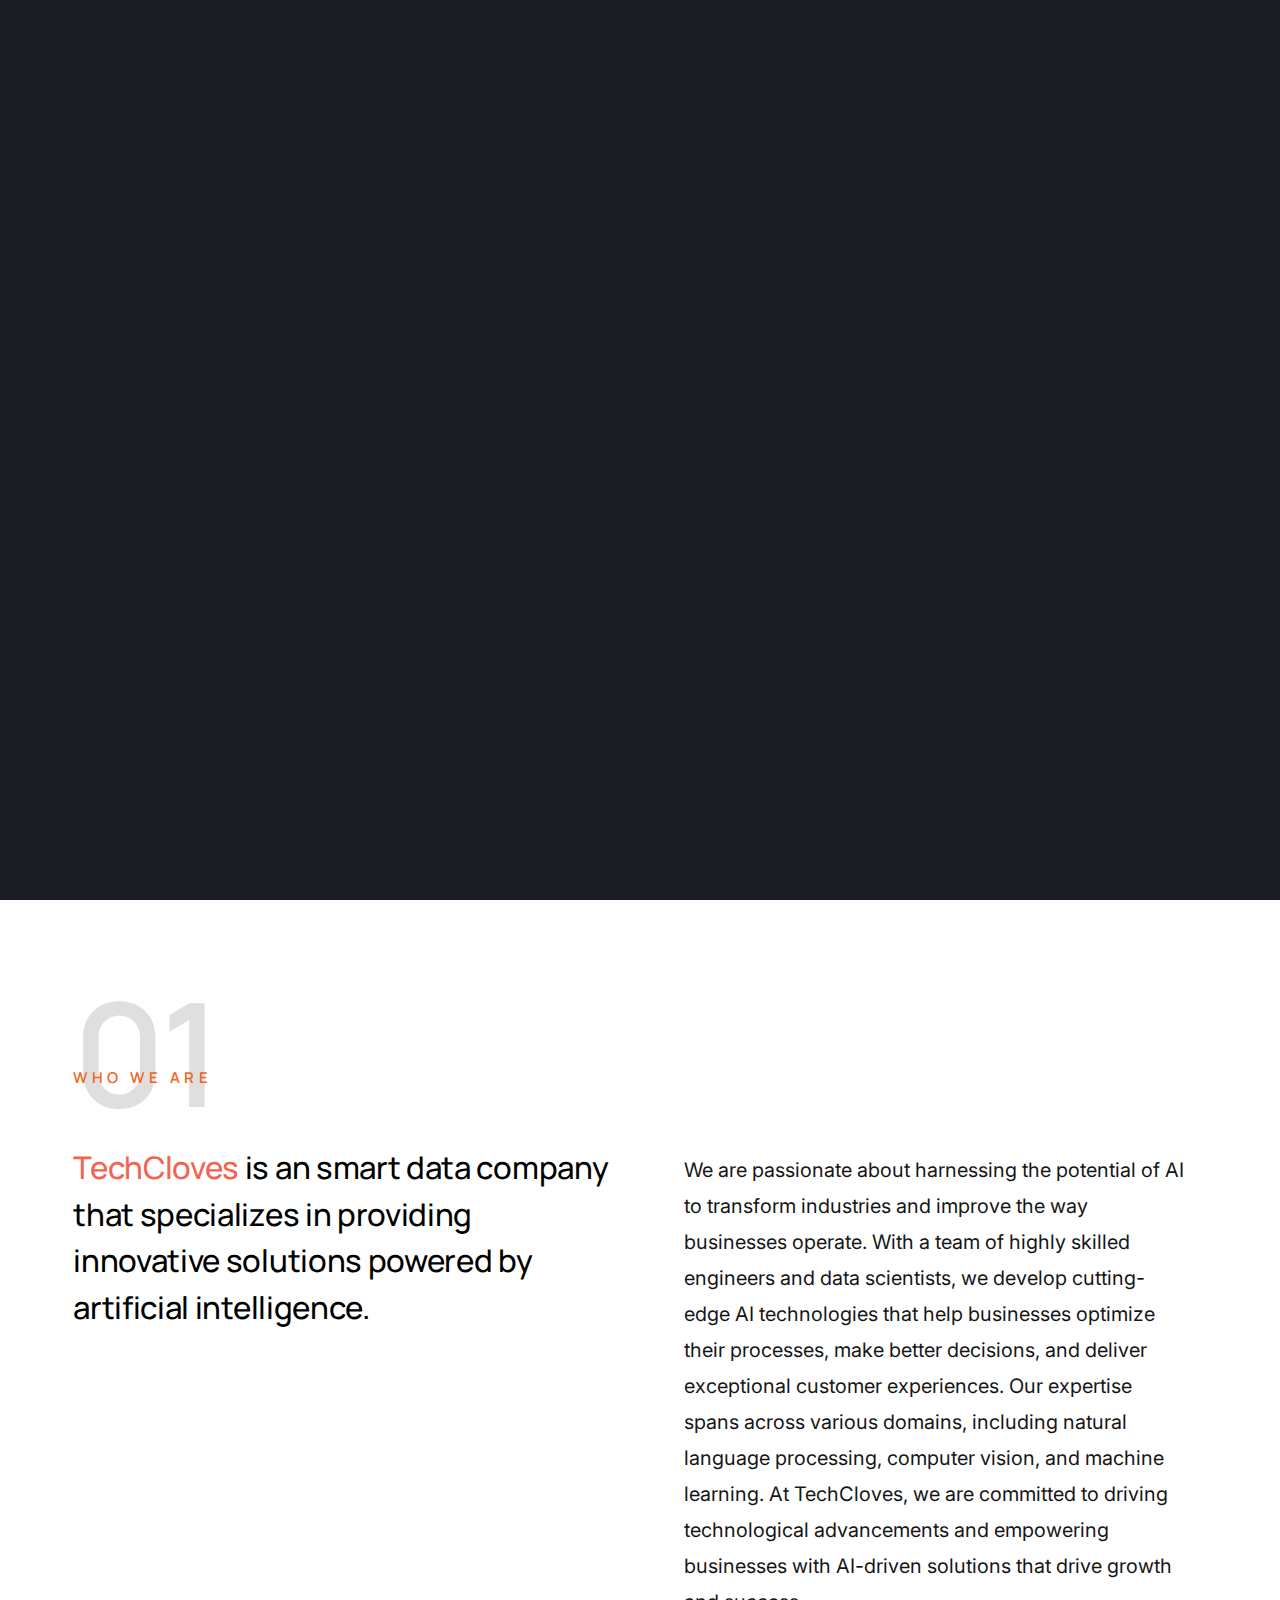
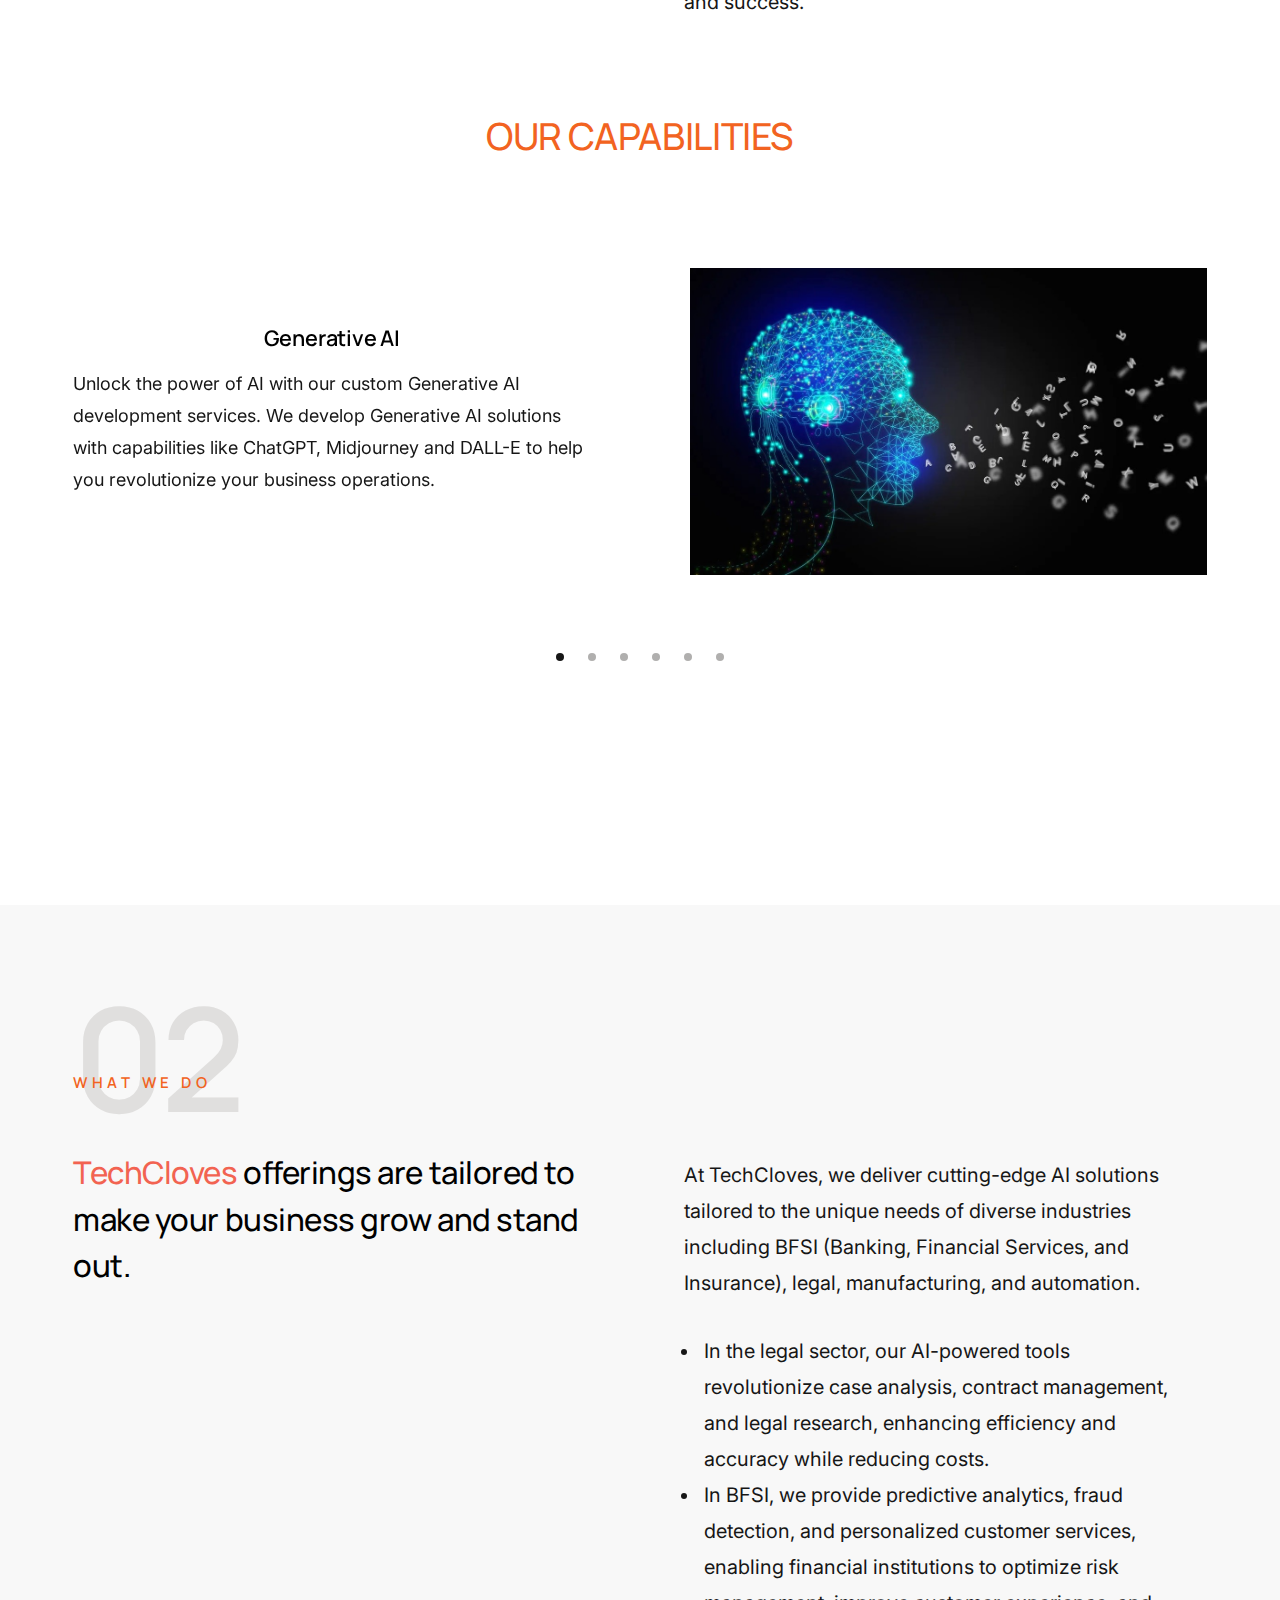
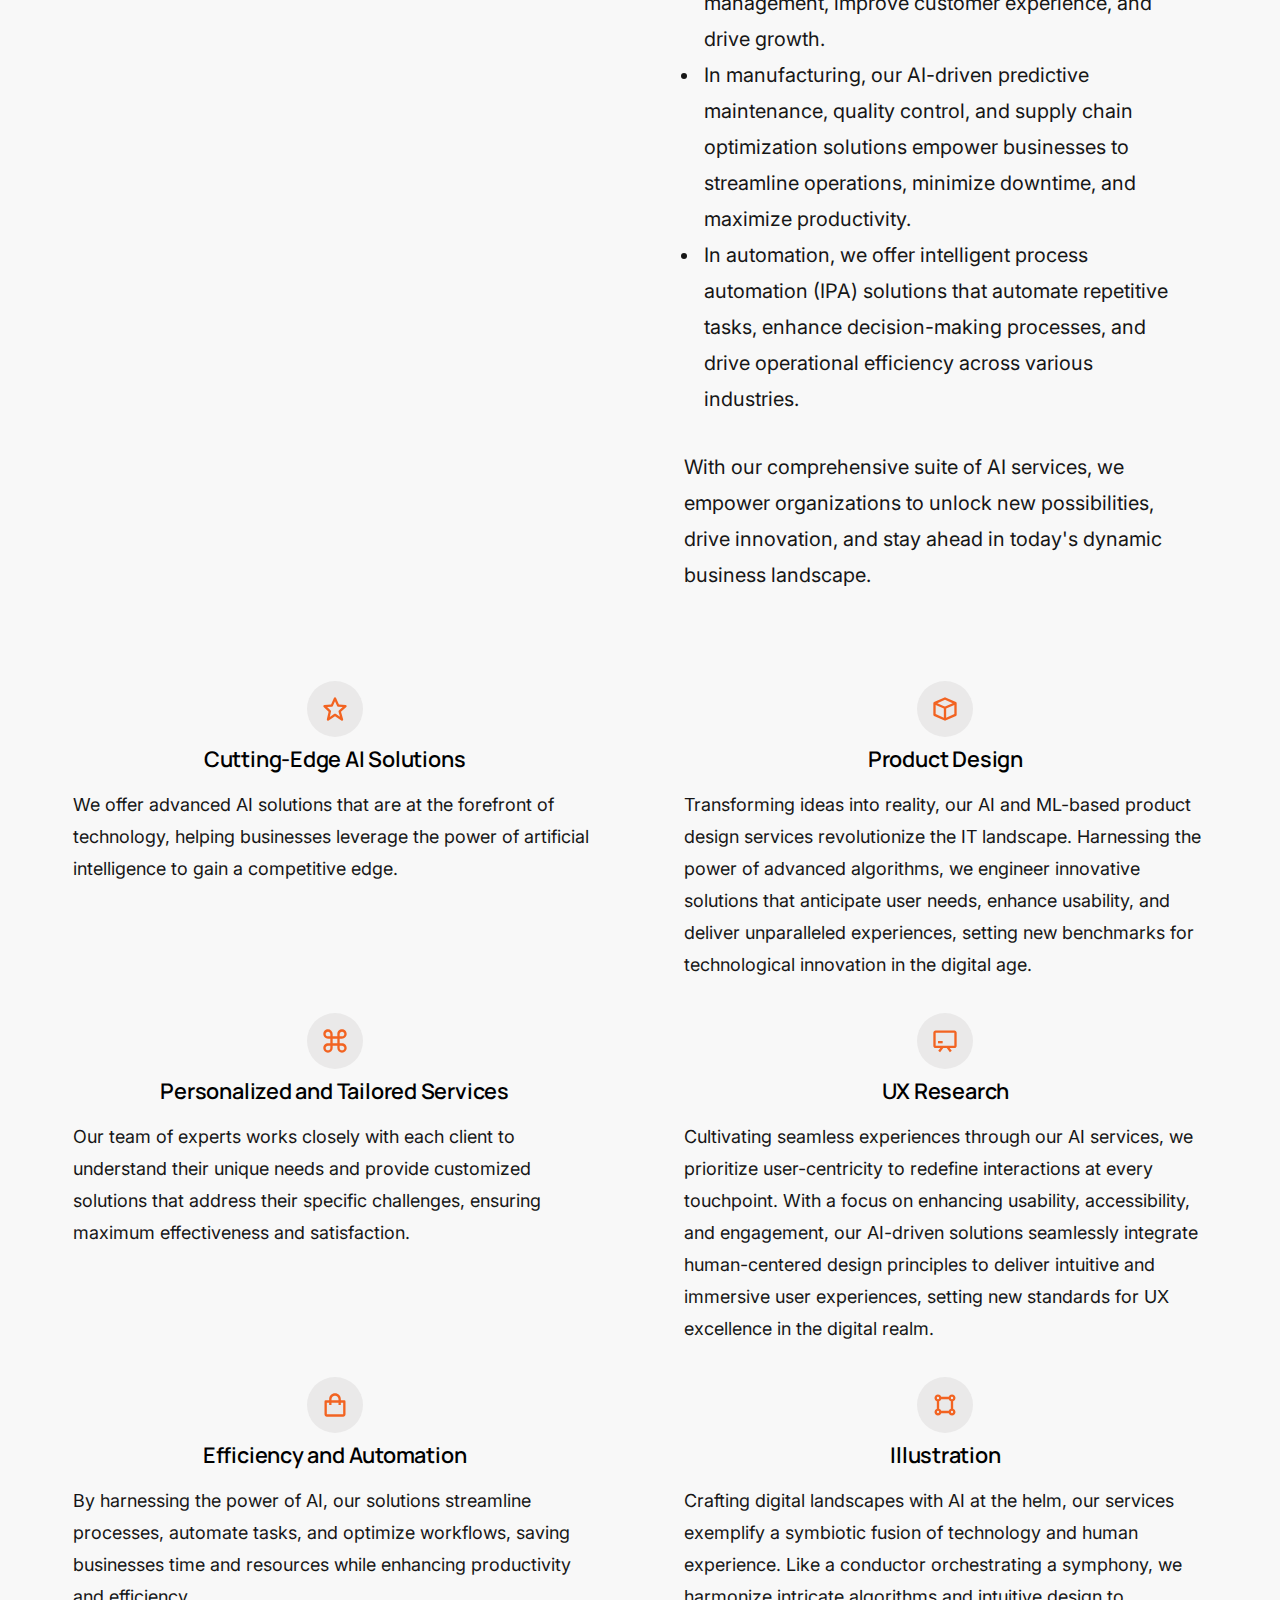
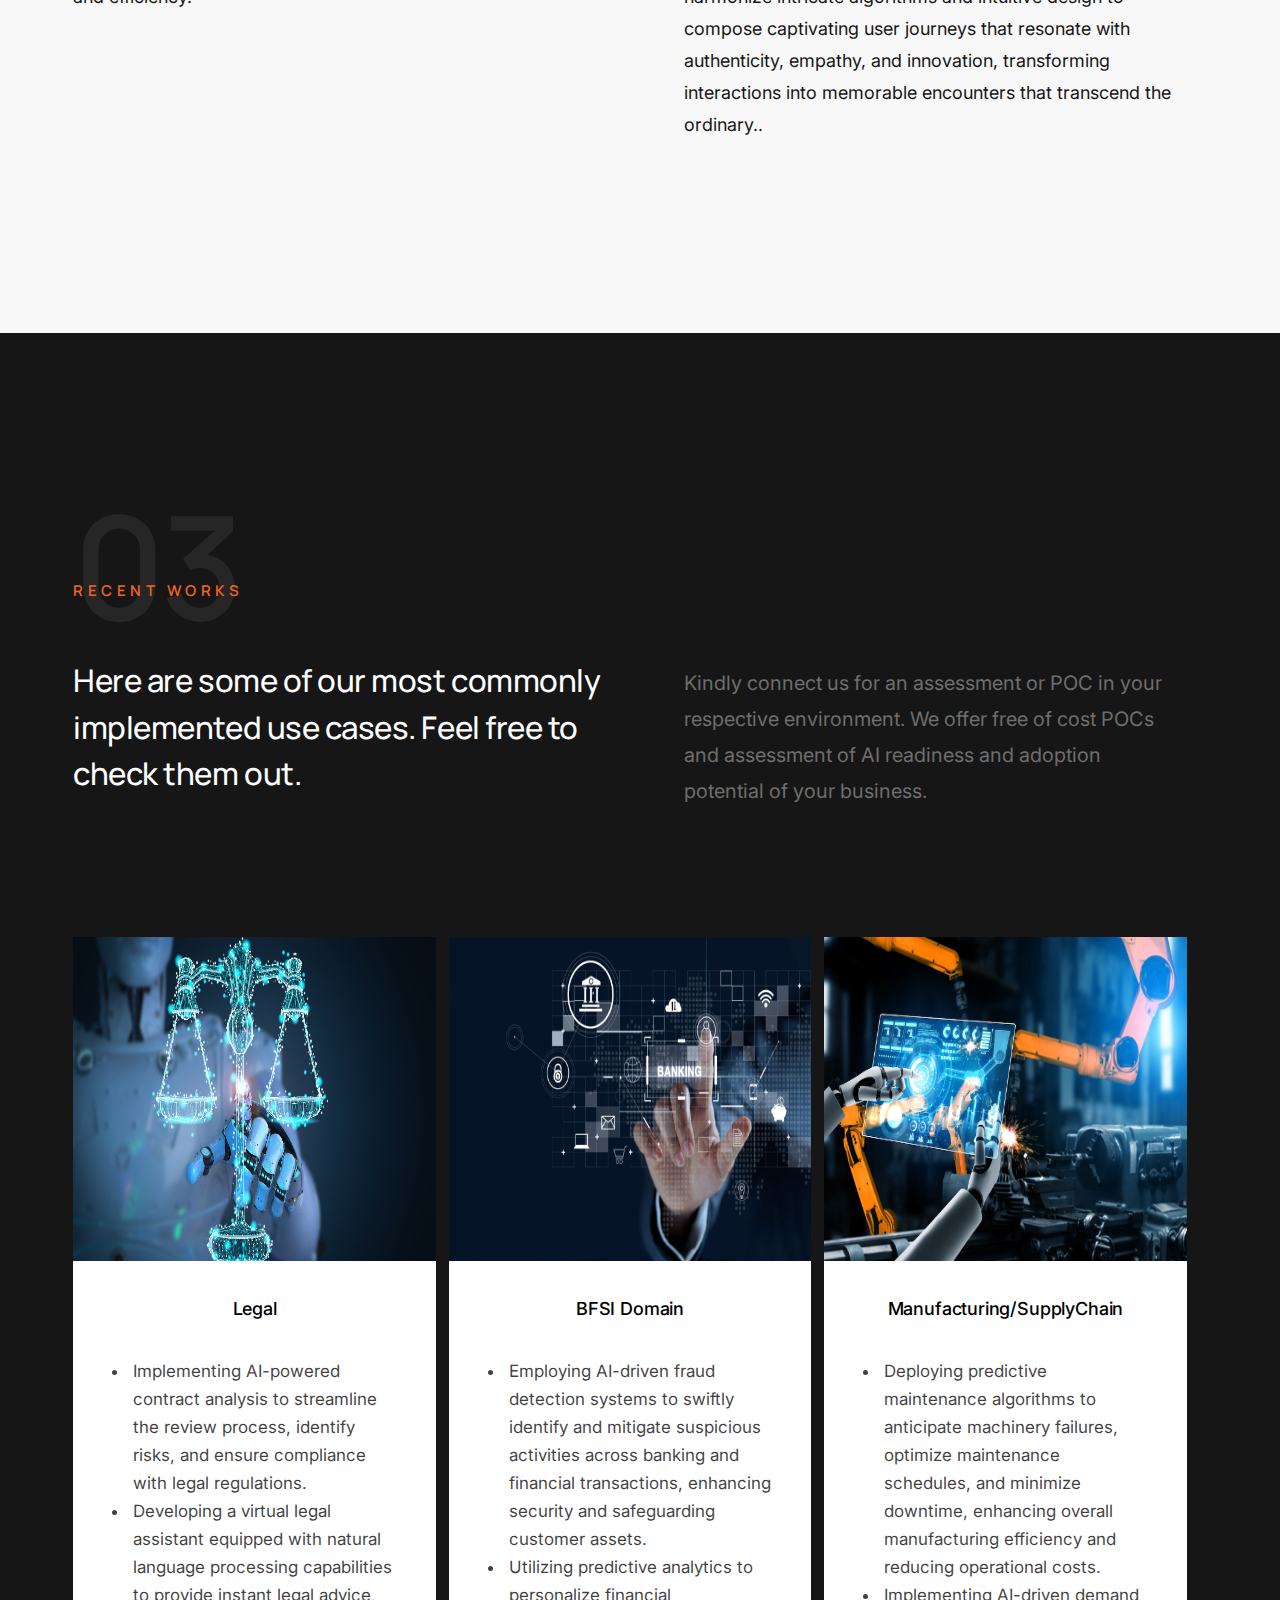
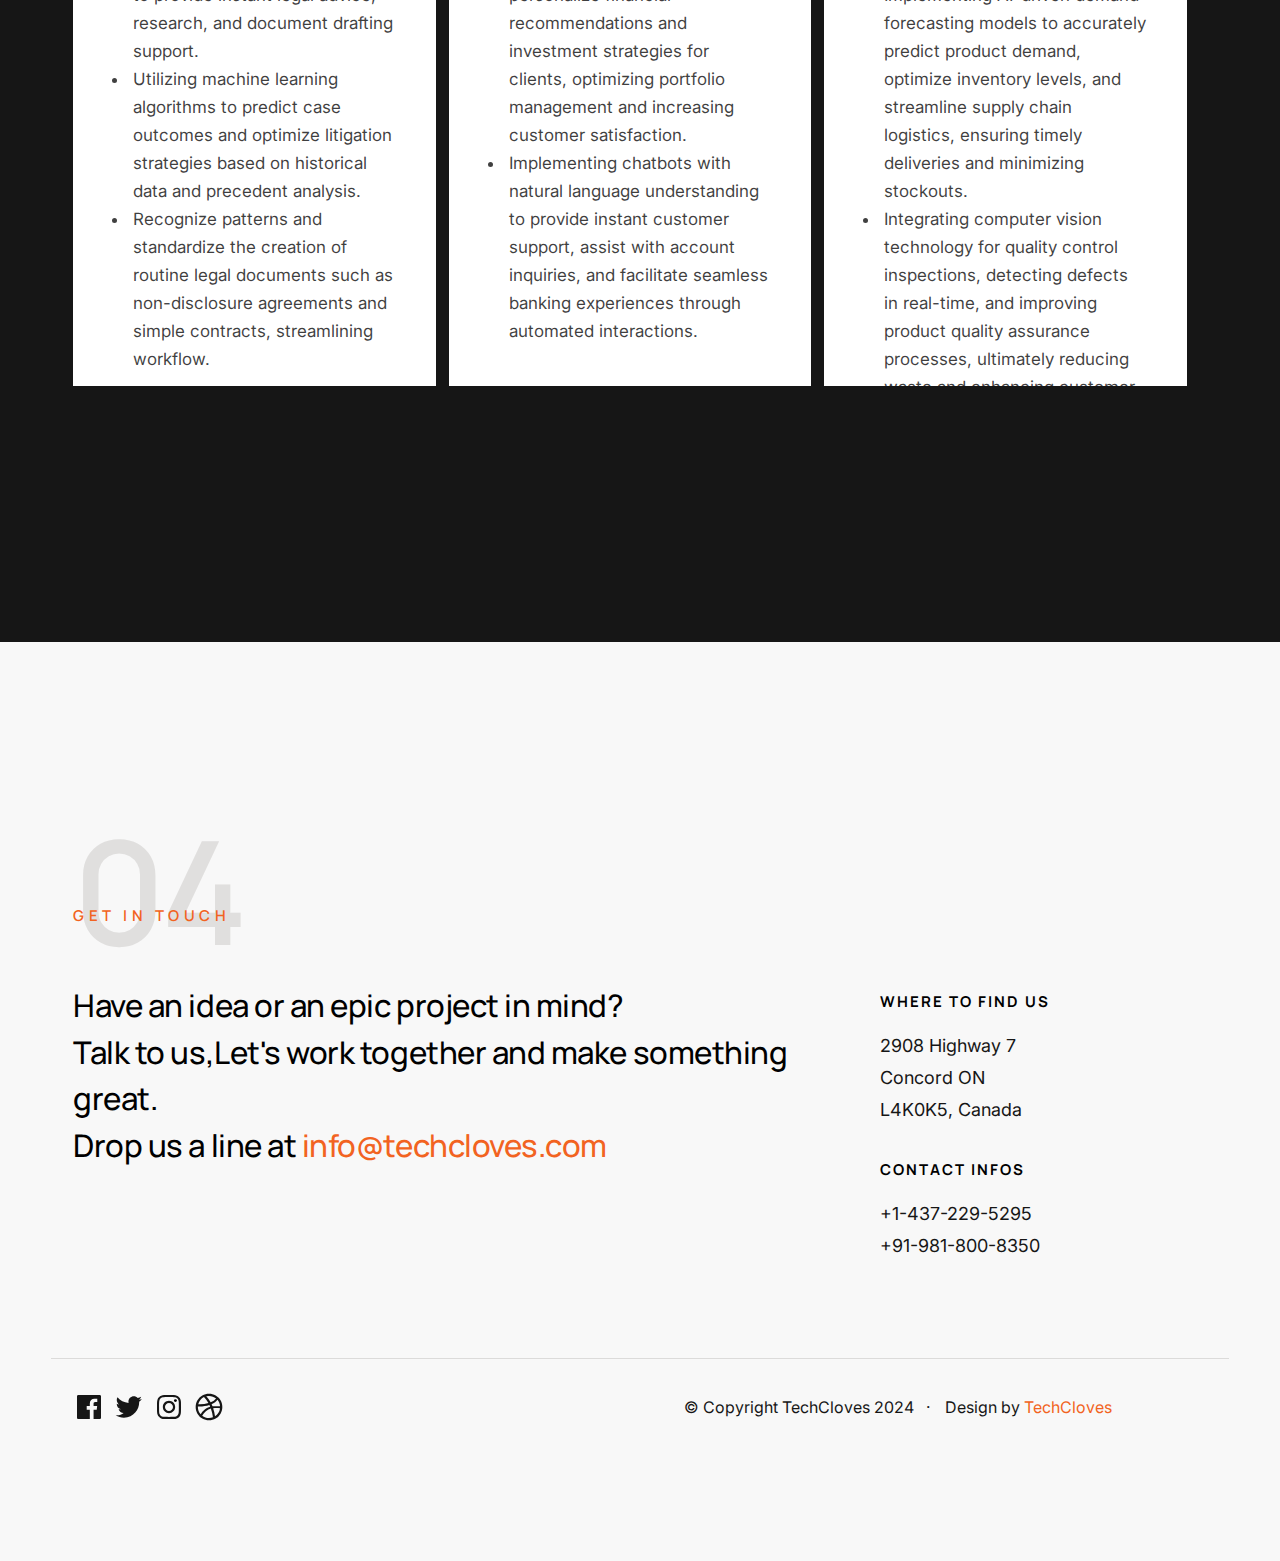
==== commit 7636bfea: "Changes suggested by Abishek" ====
--- a/ui/index.html
+++ b/ui/index.html
@@ -24,7 +24,7 @@
     <link rel="apple-touch-icon" sizes="180x180" href="apple-touch-icon.png">
     <link rel="icon" type="image/png" sizes="32x32" href="favicon-32x32.png">
     <link rel="icon" type="image/png" sizes="16x16" href="favicon-16x16.png">
-    <link rel="manifest" href="site.webmanifest">
+    <!-- <link rel="manifest" href="site.webmanifest"> -->
 
 </head>
 
@@ -51,11 +51,11 @@
             <div class="row s-header__inner">
 
                 <div class="s-header__block">
-                    <div class="s-header__logo">
+                    <!-- <div class="s-header__logo">
                         <a class="logo" href="index.html">
                             <img src="images/logo.svg" alt="Homepage">
                         </a>
-                    </div>
+                    </div> -->
 
                     <a class="s-header__menu-toggle" href="#0"><span>Menu</span></a>
                 </div> <!-- end s-header__block -->
@@ -73,25 +73,25 @@
                     <ul class="s-header__social">
                         <li>
                             <a href="">
-                                <svg xmlns="http://www.w3.org/2000/svg" width="24" height="24" viewBox="0 0 24 24" style="fill:rgba(0, 0, 0, 1);transform:;-ms-filter:"><path d="M20,3H4C3.447,3,3,3.448,3,4v16c0,0.552,0.447,1,1,1h8.615v-6.96h-2.338v-2.725h2.338v-2c0-2.325,1.42-3.592,3.5-3.592 c0.699-0.002,1.399,0.034,2.095,0.107v2.42h-1.435c-1.128,0-1.348,0.538-1.348,1.325v1.735h2.697l-0.35,2.725h-2.348V21H20 c0.553,0,1-0.448,1-1V4C21,3.448,20.553,3,20,3z"></path></svg>
+                                <svg xmlns="http://www.w3.org/2000/svg" width="24" height="24" viewBox="0 0 24 24" style="fill:rgba(0, 0, 0, 1);"><path d="M20,3H4C3.447,3,3,3.448,3,4v16c0,0.552,0.447,1,1,1h8.615v-6.96h-2.338v-2.725h2.338v-2c0-2.325,1.42-3.592,3.5-3.592 c0.699-0.002,1.399,0.034,2.095,0.107v2.42h-1.435c-1.128,0-1.348,0.538-1.348,1.325v1.735h2.697l-0.35,2.725h-2.348V21H20 c0.553,0,1-0.448,1-1V4C21,3.448,20.553,3,20,3z"></path></svg>
                                 <span class="u-screen-reader-text">Facebook</span>
                             </a>
                         </li>
                         <li>
                             <a href="">
-                                <svg xmlns="http://www.w3.org/2000/svg" width="24" height="24" viewBox="0 0 24 24" style="fill:rgba(0, 0, 0, 1);transform:;-ms-filter:"><path d="M19.633,7.997c0.013,0.175,0.013,0.349,0.013,0.523c0,5.325-4.053,11.461-11.46,11.461c-2.282,0-4.402-0.661-6.186-1.809 c0.324,0.037,0.636,0.05,0.973,0.05c1.883,0,3.616-0.636,5.001-1.721c-1.771-0.037-3.255-1.197-3.767-2.793 c0.249,0.037,0.499,0.062,0.761,0.062c0.361,0,0.724-0.05,1.061-0.137c-1.847-0.374-3.23-1.995-3.23-3.953v-0.05 c0.537,0.299,1.16,0.486,1.82,0.511C3.534,9.419,2.823,8.184,2.823,6.787c0-0.748,0.199-1.434,0.548-2.032 c1.983,2.443,4.964,4.04,8.306,4.215c-0.062-0.3-0.1-0.611-0.1-0.923c0-2.22,1.796-4.028,4.028-4.028 c1.16,0,2.207,0.486,2.943,1.272c0.91-0.175,1.782-0.512,2.556-0.973c-0.299,0.935-0.936,1.721-1.771,2.22 c0.811-0.088,1.597-0.312,2.319-0.624C21.104,6.712,20.419,7.423,19.633,7.997z"></path></svg>
+                                <svg xmlns="http://www.w3.org/2000/svg" width="24" height="24" viewBox="0 0 24 24" style="fill:rgba(0, 0, 0, 1);"><path d="M19.633,7.997c0.013,0.175,0.013,0.349,0.013,0.523c0,5.325-4.053,11.461-11.46,11.461c-2.282,0-4.402-0.661-6.186-1.809 c0.324,0.037,0.636,0.05,0.973,0.05c1.883,0,3.616-0.636,5.001-1.721c-1.771-0.037-3.255-1.197-3.767-2.793 c0.249,0.037,0.499,0.062,0.761,0.062c0.361,0,0.724-0.05,1.061-0.137c-1.847-0.374-3.23-1.995-3.23-3.953v-0.05 c0.537,0.299,1.16,0.486,1.82,0.511C3.534,9.419,2.823,8.184,2.823,6.787c0-0.748,0.199-1.434,0.548-2.032 c1.983,2.443,4.964,4.04,8.306,4.215c-0.062-0.3-0.1-0.611-0.1-0.923c0-2.22,1.796-4.028,4.028-4.028 c1.16,0,2.207,0.486,2.943,1.272c0.91-0.175,1.782-0.512,2.556-0.973c-0.299,0.935-0.936,1.721-1.771,2.22 c0.811-0.088,1.597-0.312,2.319-0.624C21.104,6.712,20.419,7.423,19.633,7.997z"></path></svg>
                                 <span class="u-screen-reader-text">Twitter</span>
                             </a>
                         </li>
                         <li>
                             <a href="">
-                                <svg xmlns="http://www.w3.org/2000/svg" width="24" height="24" viewBox="0 0 24 24" style="fill:rgba(0, 0, 0, 1);transform:;-ms-filter:"><path d="M11.999,7.377c-2.554,0-4.623,2.07-4.623,4.623c0,2.554,2.069,4.624,4.623,4.624c2.552,0,4.623-2.07,4.623-4.624 C16.622,9.447,14.551,7.377,11.999,7.377L11.999,7.377z M11.999,15.004c-1.659,0-3.004-1.345-3.004-3.003 c0-1.659,1.345-3.003,3.004-3.003s3.002,1.344,3.002,3.003C15.001,13.659,13.658,15.004,11.999,15.004L11.999,15.004z"></path><circle cx="16.806" cy="7.207" r="1.078"></circle><path d="M20.533,6.111c-0.469-1.209-1.424-2.165-2.633-2.632c-0.699-0.263-1.438-0.404-2.186-0.42 c-0.963-0.042-1.268-0.054-3.71-0.054s-2.755,0-3.71,0.054C7.548,3.074,6.809,3.215,6.11,3.479C4.9,3.946,3.945,4.902,3.477,6.111 c-0.263,0.7-0.404,1.438-0.419,2.186c-0.043,0.962-0.056,1.267-0.056,3.71c0,2.442,0,2.753,0.056,3.71 c0.015,0.748,0.156,1.486,0.419,2.187c0.469,1.208,1.424,2.164,2.634,2.632c0.696,0.272,1.435,0.426,2.185,0.45 c0.963,0.042,1.268,0.055,3.71,0.055s2.755,0,3.71-0.055c0.747-0.015,1.486-0.157,2.186-0.419c1.209-0.469,2.164-1.424,2.633-2.633 c0.263-0.7,0.404-1.438,0.419-2.186c0.043-0.962,0.056-1.267,0.056-3.71s0-2.753-0.056-3.71C20.941,7.57,20.801,6.819,20.533,6.111z M19.315,15.643c-0.007,0.576-0.111,1.147-0.311,1.688c-0.305,0.787-0.926,1.409-1.712,1.711c-0.535,0.199-1.099,0.303-1.67,0.311 c-0.95,0.044-1.218,0.055-3.654,0.055c-2.438,0-2.687,0-3.655-0.055c-0.569-0.007-1.135-0.112-1.669-0.311 c-0.789-0.301-1.414-0.923-1.719-1.711c-0.196-0.534-0.302-1.099-0.311-1.669c-0.043-0.95-0.053-1.218-0.053-3.654 c0-2.437,0-2.686,0.053-3.655c0.007-0.576,0.111-1.146,0.311-1.687c0.305-0.789,0.93-1.41,1.719-1.712 c0.534-0.198,1.1-0.303,1.669-0.311c0.951-0.043,1.218-0.055,3.655-0.055c2.437,0,2.687,0,3.654,0.055 c0.571,0.007,1.135,0.112,1.67,0.311c0.786,0.303,1.407,0.925,1.712,1.712c0.196,0.534,0.302,1.099,0.311,1.669 c0.043,0.951,0.054,1.218,0.054,3.655c0,2.436,0,2.698-0.043,3.654H19.315z"></path></svg>
+                                <svg xmlns="http://www.w3.org/2000/svg" width="24" height="24" viewBox="0 0 24 24" style="fill:rgba(0, 0, 0, 1);"><path d="M11.999,7.377c-2.554,0-4.623,2.07-4.623,4.623c0,2.554,2.069,4.624,4.623,4.624c2.552,0,4.623-2.07,4.623-4.624 C16.622,9.447,14.551,7.377,11.999,7.377L11.999,7.377z M11.999,15.004c-1.659,0-3.004-1.345-3.004-3.003 c0-1.659,1.345-3.003,3.004-3.003s3.002,1.344,3.002,3.003C15.001,13.659,13.658,15.004,11.999,15.004L11.999,15.004z"></path><circle cx="16.806" cy="7.207" r="1.078"></circle><path d="M20.533,6.111c-0.469-1.209-1.424-2.165-2.633-2.632c-0.699-0.263-1.438-0.404-2.186-0.42 c-0.963-0.042-1.268-0.054-3.71-0.054s-2.755,0-3.71,0.054C7.548,3.074,6.809,3.215,6.11,3.479C4.9,3.946,3.945,4.902,3.477,6.111 c-0.263,0.7-0.404,1.438-0.419,2.186c-0.043,0.962-0.056,1.267-0.056,3.71c0,2.442,0,2.753,0.056,3.71 c0.015,0.748,0.156,1.486,0.419,2.187c0.469,1.208,1.424,2.164,2.634,2.632c0.696,0.272,1.435,0.426,2.185,0.45 c0.963,0.042,1.268,0.055,3.71,0.055s2.755,0,3.71-0.055c0.747-0.015,1.486-0.157,2.186-0.419c1.209-0.469,2.164-1.424,2.633-2.633 c0.263-0.7,0.404-1.438,0.419-2.186c0.043-0.962,0.056-1.267,0.056-3.71s0-2.753-0.056-3.71C20.941,7.57,20.801,6.819,20.533,6.111z M19.315,15.643c-0.007,0.576-0.111,1.147-0.311,1.688c-0.305,0.787-0.926,1.409-1.712,1.711c-0.535,0.199-1.099,0.303-1.67,0.311 c-0.95,0.044-1.218,0.055-3.654,0.055c-2.438,0-2.687,0-3.655-0.055c-0.569-0.007-1.135-0.112-1.669-0.311 c-0.789-0.301-1.414-0.923-1.719-1.711c-0.196-0.534-0.302-1.099-0.311-1.669c-0.043-0.95-0.053-1.218-0.053-3.654 c0-2.437,0-2.686,0.053-3.655c0.007-0.576,0.111-1.146,0.311-1.687c0.305-0.789,0.93-1.41,1.719-1.712 c0.534-0.198,1.1-0.303,1.669-0.311c0.951-0.043,1.218-0.055,3.655-0.055c2.437,0,2.687,0,3.654,0.055 c0.571,0.007,1.135,0.112,1.67,0.311c0.786,0.303,1.407,0.925,1.712,1.712c0.196,0.534,0.302,1.099,0.311,1.669 c0.043,0.951,0.054,1.218,0.054,3.655c0,2.436,0,2.698-0.043,3.654H19.315z"></path></svg>
                                 <span class="u-screen-reader-text">Instagram</span>
                             </a>
                         </li>
                         <li>
                             <a href="">
-                                <svg xmlns="http://www.w3.org/2000/svg" width="24" height="24" viewBox="0 0 24 24" style="fill: rgba(0, 0, 0, 1);transform: ;msFilter:;"><path d="M20.66 6.98a9.932 9.932 0 0 0-3.641-3.64C15.486 2.447 13.813 2 12 2s-3.486.447-5.02 1.34c-1.533.893-2.747 2.107-3.64 3.64S2 10.187 2 12s.446 3.487 1.34 5.02a9.924 9.924 0 0 0 3.641 3.64C8.514 21.553 10.187 22 12 22s3.486-.447 5.02-1.34a9.932 9.932 0 0 0 3.641-3.64C21.554 15.487 22 13.813 22 12s-.446-3.487-1.34-5.02zM12 3.66c2 0 3.772.64 5.32 1.919-.92 1.174-2.286 2.14-4.1 2.9-1.002-1.813-2.088-3.327-3.261-4.54A7.715 7.715 0 0 1 12 3.66zM5.51 6.8a8.116 8.116 0 0 1 2.711-2.22c1.212 1.201 2.325 2.7 3.34 4.5-2 .6-4.114.9-6.341.9-.573 0-1.006-.013-1.3-.04A8.549 8.549 0 0 1 5.51 6.8zM3.66 12c0-.054.003-.12.01-.2.007-.08.01-.146.01-.2.254.014.641.02 1.161.02 2.666 0 5.146-.367 7.439-1.1.187.373.381.793.58 1.26-1.32.293-2.674 1.006-4.061 2.14S6.4 16.247 5.76 17.5c-1.4-1.587-2.1-3.42-2.1-5.5zM12 20.34c-1.894 0-3.594-.587-5.101-1.759.601-1.187 1.524-2.322 2.771-3.401 1.246-1.08 2.483-1.753 3.71-2.02a29.441 29.441 0 0 1 1.56 6.62 8.166 8.166 0 0 1-2.94.56zm7.08-3.96a8.351 8.351 0 0 1-2.58 2.621c-.24-2.08-.7-4.107-1.379-6.081.932-.066 1.765-.1 2.5-.1.799 0 1.686.034 2.659.1a8.098 8.098 0 0 1-1.2 3.46zm-1.24-5c-1.16 0-2.233.047-3.22.14a27.053 27.053 0 0 0-.68-1.62c2.066-.906 3.532-2.006 4.399-3.3 1.2 1.414 1.854 3.027 1.96 4.84-.812-.04-1.632-.06-2.459-.06z"></path></svg>
+                                <svg xmlns="http://www.w3.org/2000/svg" width="24" height="24" viewBox="0 0 24 24" style="fill: rgba(0, 0, 0, 1);"><path d="M20.66 6.98a9.932 9.932 0 0 0-3.641-3.64C15.486 2.447 13.813 2 12 2s-3.486.447-5.02 1.34c-1.533.893-2.747 2.107-3.64 3.64S2 10.187 2 12s.446 3.487 1.34 5.02a9.924 9.924 0 0 0 3.641 3.64C8.514 21.553 10.187 22 12 22s3.486-.447 5.02-1.34a9.932 9.932 0 0 0 3.641-3.64C21.554 15.487 22 13.813 22 12s-.446-3.487-1.34-5.02zM12 3.66c2 0 3.772.64 5.32 1.919-.92 1.174-2.286 2.14-4.1 2.9-1.002-1.813-2.088-3.327-3.261-4.54A7.715 7.715 0 0 1 12 3.66zM5.51 6.8a8.116 8.116 0 0 1 2.711-2.22c1.212 1.201 2.325 2.7 3.34 4.5-2 .6-4.114.9-6.341.9-.573 0-1.006-.013-1.3-.04A8.549 8.549 0 0 1 5.51 6.8zM3.66 12c0-.054.003-.12.01-.2.007-.08.01-.146.01-.2.254.014.641.02 1.161.02 2.666 0 5.146-.367 7.439-1.1.187.373.381.793.58 1.26-1.32.293-2.674 1.006-4.061 2.14S6.4 16.247 5.76 17.5c-1.4-1.587-2.1-3.42-2.1-5.5zM12 20.34c-1.894 0-3.594-.587-5.101-1.759.601-1.187 1.524-2.322 2.771-3.401 1.246-1.08 2.483-1.753 3.71-2.02a29.441 29.441 0 0 1 1.56 6.62 8.166 8.166 0 0 1-2.94.56zm7.08-3.96a8.351 8.351 0 0 1-2.58 2.621c-.24-2.08-.7-4.107-1.379-6.081.932-.066 1.765-.1 2.5-.1.799 0 1.686.034 2.659.1a8.098 8.098 0 0 1-1.2 3.46zm-1.24-5c-1.16 0-2.233.047-3.22.14a27.053 27.053 0 0 0-.68-1.62c2.066-.906 3.532-2.006 4.399-3.3 1.2 1.414 1.854 3.027 1.96 4.84-.812-.04-1.632-.06-2.459-.06z"></path></svg>
                                 <span class="u-screen-reader-text">Dribbble</span>
                             </a>
                         </li>
@@ -114,14 +114,17 @@
             <section id="intro" class="s-intro target-section">
 
                 <div class="s-intro__bg"></div>
+               
 
                 <div class="row s-intro__content">
-
-                    <div class="s-intro__content-bg"></div>
-
-                    <div class="column lg-12 s-intro__content-inner">
+                    <div class="column lg-12 s-intro__content-inner mobile-icon">
+                        <img class="image-mobile" src="images/intro-bg.jpg" alt="intro">                       
+                    </div>
+                    <div class="s-intro__content-bg big-screen"></div>
+
+                    <div class="column lg-12 s-intro__content-inner mobile-flex">
                         
-                        <h1 class="s-intro__content-title">
+                        <h1 class="s-intro__content-title title-class">
                             Harness the  <br>
                             true potential of AI <br>
                             for your enterprise
@@ -130,7 +133,7 @@
                         <div class="s-intro__content-buttons">
                             <a href="#about" class="btn btn--stroke s-intro__content-btn smoothscroll">More About Us</a>
                             <!-- <a href="https://player.vimeo.com/video/14592941?color=f26522&title=0&byline=0&portrait=0" class="s-intro__content-video-btn">
-                                <svg xmlns="http://www.w3.org/2000/svg" width="24" height="24" viewBox="0 0 24 24" style="fill: rgba(0, 0, 0, 1);transform: ;msFilter:;"><path d="M7 6v12l10-6z"></path></svg>
+                                <svg xmlns="http://www.w3.org/2000/svg" width="24" height="24" viewBox="0 0 24 24" style="fill: rgba(0, 0, 0, 1);"><path d="M7 6v12l10-6z"></path></svg>
                             </a> -->
                         </div>
                         
@@ -154,9 +157,9 @@
                 <div class="row section-header" data-num="01">
                     <h3 class="column lg-12 section-header__pretitle pretitle text-pretitle">Who We Are</h3>
                     <div class="column lg-6 stack-on-1100 section-header__primary">
-                        <h2 class="title text-display-1">
-                            Tech Cloves is an smart data company that specializes in providing innovative solutions powered by artificial intelligence.
-                        </h2>
+                        <h3 class="title text-display-1">
+                            <span class="tech-cloves-colour">TechCloves</span> is an smart data company that specializes in providing innovative solutions powered by artificial intelligence.
+                        </h3>
                     </div>
                     <div class="column lg-6 stack-on-1100 section-header__secondary">
                         <p class="desc">
@@ -227,7 +230,7 @@
                 <!-- </div>  -->
                 <!-- end process-list -->
                     <div class="column lg-12 corousel-heading-container">
-                        <h3 class="title text-display-1 corousel-heading">OUR CAPABILITIES</h3>
+                        <h3 class="title text-display-1 corousel-heading">OUR  CAPABILITIES</h3>
                     </div>
                   <!-- testimonials
             ----------------------------------------------- -->
@@ -326,20 +329,18 @@
                     <h3 class="column lg-12 section-header__pretitle text-pretitle">What We Do</h3>
                     <div class="column lg-6 stack-on-1100 section-header__primary">
                         <h2 class="title text-display-1">
-                            Our services are tailored to make your business grow and stand out.
+                            <span class="tech-cloves-colour">TechCloves</span> offerings are tailored to make your business grow and stand out.
                         </h2>
                     </div>
                     <div class="column lg-6 stack-on-1100 section-header__secondary">
                         <p class="desc">
                             At TechCloves, we deliver cutting-edge AI solutions tailored to the unique needs of diverse industries including BFSI (Banking, Financial Services, and Insurance), legal, manufacturing, and automation.
-                            <br><br>
                                     <ul class="desc">
                                         <li>In the legal sector, our AI-powered tools revolutionize case analysis, contract management, and legal research, enhancing efficiency and accuracy while reducing costs.</li>
                                         <li>In BFSI, we provide predictive analytics, fraud detection, and personalized customer services, enabling financial institutions to optimize risk management, improve customer experience, and drive growth.</li>
                                         <li>In manufacturing, our AI-driven predictive maintenance, quality control, and supply chain optimization solutions empower businesses to streamline operations, minimize downtime, and maximize productivity.</li>
                                         <li>In automation, we offer intelligent process automation (IPA) solutions that automate repetitive tasks, enhance decision-making processes, and drive operational efficiency across various industries.</li>
                                     </ul>
-                                    <br>
                                     <span class="desc">
                                     With our comprehensive suite of AI services, we empower organizations to unlock new possibilities, drive innovation, and stay ahead in today's dynamic business landscape.
                                     </span>
@@ -352,7 +353,7 @@
                     <div class="column list-block__item">
                         <div class="list-block__title">
                             <div class="list-block__icon">
-                                <svg xmlns="http://www.w3.org/2000/svg" width="24" height="24" viewBox="0 0 24 24" style="fill: rgba(0, 0, 0, 1);transform: ;msFilter:;"><path d="m6.516 14.323-1.49 6.452a.998.998 0 0 0 1.529 1.057L12 18.202l5.445 3.63a1.001 1.001 0 0 0 1.517-1.106l-1.829-6.4 4.536-4.082a1 1 0 0 0-.59-1.74l-5.701-.454-2.467-5.461a.998.998 0 0 0-1.822 0L8.622 8.05l-5.701.453a1 1 0 0 0-.619 1.713l4.214 4.107zm2.853-4.326a.998.998 0 0 0 .832-.586L12 5.43l1.799 3.981a.998.998 0 0 0 .832.586l3.972.315-3.271 2.944c-.284.256-.397.65-.293 1.018l1.253 4.385-3.736-2.491a.995.995 0 0 0-1.109 0l-3.904 2.603 1.05-4.546a1 1 0 0 0-.276-.94l-3.038-2.962 4.09-.326z"></path></svg>
+                                <svg xmlns="http://www.w3.org/2000/svg" width="24" height="24" viewBox="0 0 24 24" style="fill: rgba(0, 0, 0, 1);"><path d="m6.516 14.323-1.49 6.452a.998.998 0 0 0 1.529 1.057L12 18.202l5.445 3.63a1.001 1.001 0 0 0 1.517-1.106l-1.829-6.4 4.536-4.082a1 1 0 0 0-.59-1.74l-5.701-.454-2.467-5.461a.998.998 0 0 0-1.822 0L8.622 8.05l-5.701.453a1 1 0 0 0-.619 1.713l4.214 4.107zm2.853-4.326a.998.998 0 0 0 .832-.586L12 5.43l1.799 3.981a.998.998 0 0 0 .832.586l3.972.315-3.271 2.944c-.284.256-.397.65-.293 1.018l1.253 4.385-3.736-2.491a.995.995 0 0 0-1.109 0l-3.904 2.603 1.05-4.546a1 1 0 0 0-.276-.94l-3.038-2.962 4.09-.326z"></path></svg>
                             </div>
                             <h3 class="h5">Cutting-Edge AI Solutions</h3>
                         </div>
@@ -366,7 +367,7 @@
                     <div class="column list-block__item">
                         <div class="list-block__title">
                             <div class="list-block__icon">
-                                <svg xmlns="http://www.w3.org/2000/svg" width="24" height="24" viewBox="0 0 24 24" style="fill: rgba(0, 0, 0, 1);transform: ;msFilter:;"><path d="m21.406 6.086-9-4a1.001 1.001 0 0 0-.813 0l-9 4c-.02.009-.034.024-.054.035-.028.014-.058.023-.084.04-.022.015-.039.034-.06.05a.87.87 0 0 0-.19.194c-.02.028-.041.053-.059.081a1.119 1.119 0 0 0-.076.165c-.009.027-.023.052-.031.079A1.013 1.013 0 0 0 2 7v10c0 .396.232.753.594.914l9 4c.13.058.268.086.406.086a.997.997 0 0 0 .402-.096l.004.01 9-4A.999.999 0 0 0 22 17V7a.999.999 0 0 0-.594-.914zM12 4.095 18.538 7 12 9.905l-1.308-.581L5.463 7 12 4.095zM4 16.351V8.539l7 3.111v7.811l-7-3.11zm9 3.11V11.65l7-3.111v7.812l-7 3.11z"></path></svg>
+                                <svg xmlns="http://www.w3.org/2000/svg" width="24" height="24" viewBox="0 0 24 24" style="fill: rgba(0, 0, 0, 1);"><path d="m21.406 6.086-9-4a1.001 1.001 0 0 0-.813 0l-9 4c-.02.009-.034.024-.054.035-.028.014-.058.023-.084.04-.022.015-.039.034-.06.05a.87.87 0 0 0-.19.194c-.02.028-.041.053-.059.081a1.119 1.119 0 0 0-.076.165c-.009.027-.023.052-.031.079A1.013 1.013 0 0 0 2 7v10c0 .396.232.753.594.914l9 4c.13.058.268.086.406.086a.997.997 0 0 0 .402-.096l.004.01 9-4A.999.999 0 0 0 22 17V7a.999.999 0 0 0-.594-.914zM12 4.095 18.538 7 12 9.905l-1.308-.581L5.463 7 12 4.095zM4 16.351V8.539l7 3.111v7.811l-7-3.11zm9 3.11V11.65l7-3.111v7.812l-7 3.11z"></path></svg>
                             </div>
                             <h3 class="h5">Product Design</h3>
                         </div>
@@ -380,7 +381,7 @@
                     <div class="column list-block__item">
                         <div class="list-block__title">
                             <div class="list-block__icon">
-                                <svg xmlns="http://www.w3.org/2000/svg" width="24" height="24" viewBox="0 0 24 24" style="fill: rgba(0, 0, 0, 1);transform: ;msFilter:;"><path d="M6 14c-2.206 0-4 1.794-4 4s1.794 4 4 4a4.003 4.003 0 0 0 3.998-3.98H10V16h4v2.039h.004A4.002 4.002 0 0 0 18 22c2.206 0 4-1.794 4-4s-1.794-4-4-4h-2v-4h2c2.206 0 4-1.794 4-4s-1.794-4-4-4-4 1.794-4 4v2h-4V5.98h-.002A4.003 4.003 0 0 0 6 2C3.794 2 2 3.794 2 6s1.794 4 4 4h2v4H6zm2 4c0 1.122-.879 2-2 2s-2-.878-2-2 .879-2 2-2h2v2zm10-2c1.121 0 2 .878 2 2s-.879 2-2 2-2-.878-2-2v-2h2zM16 6c0-1.122.879-2 2-2s2 .878 2 2-.879 2-2 2h-2V6zM6 8c-1.121 0-2-.878-2-2s.879-2 2-2 2 .878 2 2v2H6zm4 2h4v4h-4v-4z"></path></svg>
+                                <svg xmlns="http://www.w3.org/2000/svg" width="24" height="24" viewBox="0 0 24 24" style="fill: rgba(0, 0, 0, 1);"><path d="M6 14c-2.206 0-4 1.794-4 4s1.794 4 4 4a4.003 4.003 0 0 0 3.998-3.98H10V16h4v2.039h.004A4.002 4.002 0 0 0 18 22c2.206 0 4-1.794 4-4s-1.794-4-4-4h-2v-4h2c2.206 0 4-1.794 4-4s-1.794-4-4-4-4 1.794-4 4v2h-4V5.98h-.002A4.003 4.003 0 0 0 6 2C3.794 2 2 3.794 2 6s1.794 4 4 4h2v4H6zm2 4c0 1.122-.879 2-2 2s-2-.878-2-2 .879-2 2-2h2v2zm10-2c1.121 0 2 .878 2 2s-.879 2-2 2-2-.878-2-2v-2h2zM16 6c0-1.122.879-2 2-2s2 .878 2 2-.879 2-2 2h-2V6zM6 8c-1.121 0-2-.878-2-2s.879-2 2-2 2 .878 2 2v2H6zm4 2h4v4h-4v-4z"></path></svg>
                             </div>
                             <h3 class="h5">Personalized and Tailored Services</h3>
                         </div>
@@ -394,7 +395,7 @@
                     <div class="column list-block__item">
                         <div class="list-block__title">
                             <div class="list-block__icon">
-                                <svg xmlns="http://www.w3.org/2000/svg" width="24" height="24" viewBox="0 0 24 24" style="fill: rgba(0, 0, 0, 1);transform: ;msFilter:;"><path d="M20 3H4c-1.103 0-2 .897-2 2v11c0 1.103.897 2 2 2h4l-1.8 2.4 1.6 1.2 2.7-3.6h3l2.7 3.6 1.6-1.2L16 18h4c1.103 0 2-.897 2-2V5c0-1.103-.897-2-2-2zM4 16V5h16l.001 11H4z"></path><path d="M6 12h4v2H6z"></path></svg>
+                                <svg xmlns="http://www.w3.org/2000/svg" width="24" height="24" viewBox="0 0 24 24" style="fill: rgba(0, 0, 0, 1);"><path d="M20 3H4c-1.103 0-2 .897-2 2v11c0 1.103.897 2 2 2h4l-1.8 2.4 1.6 1.2 2.7-3.6h3l2.7 3.6 1.6-1.2L16 18h4c1.103 0 2-.897 2-2V5c0-1.103-.897-2-2-2zM4 16V5h16l.001 11H4z"></path><path d="M6 12h4v2H6z"></path></svg>
                             </div>
                             <h3 class="h5">UX Research</h3>
                         </div>
@@ -408,7 +409,7 @@
                     <div class="column list-block__item">
                         <div class="list-block__title">
                             <div class="list-block__icon">
-                                <svg xmlns="http://www.w3.org/2000/svg" width="24" height="24" viewBox="0 0 24 24" style="fill: rgba(0, 0, 0, 1);transform: ;msFilter:;"><path d="M5 22h14c1.103 0 2-.897 2-2V9a1 1 0 0 0-1-1h-3V7c0-2.757-2.243-5-5-5S7 4.243 7 7v1H4a1 1 0 0 0-1 1v11c0 1.103.897 2 2 2zM9 7c0-1.654 1.346-3 3-3s3 1.346 3 3v1H9V7zm-4 3h2v2h2v-2h6v2h2v-2h2l.002 10H5V10z"></path></svg>
+                                <svg xmlns="http://www.w3.org/2000/svg" width="24" height="24" viewBox="0 0 24 24" style="fill: rgba(0, 0, 0, 1);"><path d="M5 22h14c1.103 0 2-.897 2-2V9a1 1 0 0 0-1-1h-3V7c0-2.757-2.243-5-5-5S7 4.243 7 7v1H4a1 1 0 0 0-1 1v11c0 1.103.897 2 2 2zM9 7c0-1.654 1.346-3 3-3s3 1.346 3 3v1H9V7zm-4 3h2v2h2v-2h6v2h2v-2h2l.002 10H5V10z"></path></svg>
                             </div>
                             <h3 class="h5">Efficiency and Automation</h3>
                         </div>
@@ -422,7 +423,7 @@
                     <div class="column list-block__item">
                         <div class="list-block__title">
                             <div class="list-block__icon">
-                                <svg xmlns="http://www.w3.org/2000/svg" width="24" height="24" viewBox="0 0 24 24" style="fill: rgba(0, 0, 0, 1);transform: ;msFilter:;"><path d="M21 6c0-1.654-1.346-3-3-3a2.993 2.993 0 0 0-2.815 2h-6.37A2.993 2.993 0 0 0 6 3C4.346 3 3 4.346 3 6c0 1.302.839 2.401 2 2.815v6.369A2.997 2.997 0 0 0 3 18c0 1.654 1.346 3 3 3a2.993 2.993 0 0 0 2.815-2h6.369a2.994 2.994 0 0 0 2.815 2c1.654 0 3-1.346 3-3a2.997 2.997 0 0 0-2-2.816V8.816A2.996 2.996 0 0 0 21 6zm-3-1a1.001 1.001 0 1 1-1 1c0-.551.448-1 1-1zm-2.815 12h-6.37A2.99 2.99 0 0 0 7 15.184V8.816A2.99 2.99 0 0 0 8.815 7h6.369A2.99 2.99 0 0 0 17 8.815v6.369A2.99 2.99 0 0 0 15.185 17zM6 5a1.001 1.001 0 1 1-1 1c0-.551.448-1 1-1zm0 14a1.001 1.001 0 0 1 0-2 1.001 1.001 0 0 1 0 2zm12 0a1.001 1.001 0 0 1 0-2 1.001 1.001 0 0 1 0 2z"></path></svg>
+                                <svg xmlns="http://www.w3.org/2000/svg" width="24" height="24" viewBox="0 0 24 24" style="fill: rgba(0, 0, 0, 1);"><path d="M21 6c0-1.654-1.346-3-3-3a2.993 2.993 0 0 0-2.815 2h-6.37A2.993 2.993 0 0 0 6 3C4.346 3 3 4.346 3 6c0 1.302.839 2.401 2 2.815v6.369A2.997 2.997 0 0 0 3 18c0 1.654 1.346 3 3 3a2.993 2.993 0 0 0 2.815-2h6.369a2.994 2.994 0 0 0 2.815 2c1.654 0 3-1.346 3-3a2.997 2.997 0 0 0-2-2.816V8.816A2.996 2.996 0 0 0 21 6zm-3-1a1.001 1.001 0 1 1-1 1c0-.551.448-1 1-1zm-2.815 12h-6.37A2.99 2.99 0 0 0 7 15.184V8.816A2.99 2.99 0 0 0 8.815 7h6.369A2.99 2.99 0 0 0 17 8.815v6.369A2.99 2.99 0 0 0 15.185 17zM6 5a1.001 1.001 0 1 1-1 1c0-.551.448-1 1-1zm0 14a1.001 1.001 0 0 1 0-2 1.001 1.001 0 0 1 0 2zm12 0a1.001 1.001 0 0 1 0-2 1.001 1.001 0 0 1 0 2z"></path></svg>
                             </div>
                             <h3 class="h5">Illustration</h3>
                         </div>
@@ -497,6 +498,11 @@
                                                 </li>
                                                 <li>
                                                   Utilizing machine learning algorithms to predict case outcomes and optimize litigation strategies based on historical data and precedent analysis.
+                                                </li>
+                                                <li>
+                                                    Recognize patterns and standardize the creation of routine legal documents such as non-disclosure agreements and simple contracts, streamlining workflow.
+                                                <br>
+                                                <br>  
                                                 </li>
                                               </ul>
                                         </p>
@@ -519,12 +525,13 @@
                                             <ul>
                                                 <li>
                                                     Employing AI-driven fraud detection systems to swiftly identify and mitigate suspicious activities across banking and financial transactions, enhancing security and safeguarding customer assets.
-                                                   <li>
+                                                    <li>
                                                     Utilizing predictive analytics to personalize financial recommendations and investment strategies for clients, optimizing portfolio management and increasing customer satisfaction.
                                                   </li>
                                                   <li>
                                                     Implementing chatbots with natural language understanding to provide instant customer support, assist with account inquiries, and facilitate seamless banking experiences through automated interactions. </li>
-                                                  </li>
+                                                <br>  
+                                                </li>
                                               </ul>
                                         </p>
                                     </div>
@@ -674,14 +681,14 @@
 
             <div class="row section-header" data-num="04">
                 <h3 class="column lg-12 section-header__pretitle text-pretitle">Get In Touch</h3>
-                <div class="column lg-6 stack-on-1100 section-header__primary">
+                <div class="column lg-8 stack-on-1100 section-header__primary">
                     <h2 class="title text-display-1">
-                    Have an idea or an epic project in mind? Talk to us. 
-                    Let's work together and make something great. 
+                    Have an idea or an epic project in mind?<br>  
+                    Talk to us,Let's work together and make something great. <br>
                     Drop us a line at <a href="mailto:#0" title="">info@techcloves.com</a>
                     </h2>
                 </div>    
-                <div class="column lg-6 stack-on-1100 section-header__secondary">
+                <div class="column lg-4 stack-on-1100 section-header__secondary">
                     
                     <div class="contact-block">
                         <h6>Where To Find Us</h6>
@@ -731,25 +738,25 @@
                     <ul class="s-footer__social">
                         <li>
                             <a href="">
-                                <svg xmlns="http://www.w3.org/2000/svg" width="24" height="24" viewBox="0 0 24 24" style="fill:rgba(0, 0, 0, 1);transform:;-ms-filter:"><path d="M20,3H4C3.447,3,3,3.448,3,4v16c0,0.552,0.447,1,1,1h8.615v-6.96h-2.338v-2.725h2.338v-2c0-2.325,1.42-3.592,3.5-3.592 c0.699-0.002,1.399,0.034,2.095,0.107v2.42h-1.435c-1.128,0-1.348,0.538-1.348,1.325v1.735h2.697l-0.35,2.725h-2.348V21H20 c0.553,0,1-0.448,1-1V4C21,3.448,20.553,3,20,3z"></path></svg>
+                                <svg xmlns="http://www.w3.org/2000/svg" width="24" height="24" viewBox="0 0 24 24" style="fill:rgba(0, 0, 0, 1);"><path d="M20,3H4C3.447,3,3,3.448,3,4v16c0,0.552,0.447,1,1,1h8.615v-6.96h-2.338v-2.725h2.338v-2c0-2.325,1.42-3.592,3.5-3.592 c0.699-0.002,1.399,0.034,2.095,0.107v2.42h-1.435c-1.128,0-1.348,0.538-1.348,1.325v1.735h2.697l-0.35,2.725h-2.348V21H20 c0.553,0,1-0.448,1-1V4C21,3.448,20.553,3,20,3z"></path></svg>
                                 <span class="u-screen-reader-text">Facebook</span>
                             </a>
                         </li>
                         <li>
                             <a href="">
-                                <svg xmlns="http://www.w3.org/2000/svg" width="24" height="24" viewBox="0 0 24 24" style="fill:rgba(0, 0, 0, 1);transform:;-ms-filter:"><path d="M19.633,7.997c0.013,0.175,0.013,0.349,0.013,0.523c0,5.325-4.053,11.461-11.46,11.461c-2.282,0-4.402-0.661-6.186-1.809 c0.324,0.037,0.636,0.05,0.973,0.05c1.883,0,3.616-0.636,5.001-1.721c-1.771-0.037-3.255-1.197-3.767-2.793 c0.249,0.037,0.499,0.062,0.761,0.062c0.361,0,0.724-0.05,1.061-0.137c-1.847-0.374-3.23-1.995-3.23-3.953v-0.05 c0.537,0.299,1.16,0.486,1.82,0.511C3.534,9.419,2.823,8.184,2.823,6.787c0-0.748,0.199-1.434,0.548-2.032 c1.983,2.443,4.964,4.04,8.306,4.215c-0.062-0.3-0.1-0.611-0.1-0.923c0-2.22,1.796-4.028,4.028-4.028 c1.16,0,2.207,0.486,2.943,1.272c0.91-0.175,1.782-0.512,2.556-0.973c-0.299,0.935-0.936,1.721-1.771,2.22 c0.811-0.088,1.597-0.312,2.319-0.624C21.104,6.712,20.419,7.423,19.633,7.997z"></path></svg>
+                                <svg xmlns="http://www.w3.org/2000/svg" width="24" height="24" viewBox="0 0 24 24" style="fill:rgba(0, 0, 0, 1);"><path d="M19.633,7.997c0.013,0.175,0.013,0.349,0.013,0.523c0,5.325-4.053,11.461-11.46,11.461c-2.282,0-4.402-0.661-6.186-1.809 c0.324,0.037,0.636,0.05,0.973,0.05c1.883,0,3.616-0.636,5.001-1.721c-1.771-0.037-3.255-1.197-3.767-2.793 c0.249,0.037,0.499,0.062,0.761,0.062c0.361,0,0.724-0.05,1.061-0.137c-1.847-0.374-3.23-1.995-3.23-3.953v-0.05 c0.537,0.299,1.16,0.486,1.82,0.511C3.534,9.419,2.823,8.184,2.823,6.787c0-0.748,0.199-1.434,0.548-2.032 c1.983,2.443,4.964,4.04,8.306,4.215c-0.062-0.3-0.1-0.611-0.1-0.923c0-2.22,1.796-4.028,4.028-4.028 c1.16,0,2.207,0.486,2.943,1.272c0.91-0.175,1.782-0.512,2.556-0.973c-0.299,0.935-0.936,1.721-1.771,2.22 c0.811-0.088,1.597-0.312,2.319-0.624C21.104,6.712,20.419,7.423,19.633,7.997z"></path></svg>
                                 <span class="u-screen-reader-text">Twitter</span>
                             </a>
                         </li>
                         <li>
                             <a href="">
-                                <svg xmlns="http://www.w3.org/2000/svg" width="24" height="24" viewBox="0 0 24 24" style="fill:rgba(0, 0, 0, 1);transform:;-ms-filter:"><path d="M11.999,7.377c-2.554,0-4.623,2.07-4.623,4.623c0,2.554,2.069,4.624,4.623,4.624c2.552,0,4.623-2.07,4.623-4.624 C16.622,9.447,14.551,7.377,11.999,7.377L11.999,7.377z M11.999,15.004c-1.659,0-3.004-1.345-3.004-3.003 c0-1.659,1.345-3.003,3.004-3.003s3.002,1.344,3.002,3.003C15.001,13.659,13.658,15.004,11.999,15.004L11.999,15.004z"></path><circle cx="16.806" cy="7.207" r="1.078"></circle><path d="M20.533,6.111c-0.469-1.209-1.424-2.165-2.633-2.632c-0.699-0.263-1.438-0.404-2.186-0.42 c-0.963-0.042-1.268-0.054-3.71-0.054s-2.755,0-3.71,0.054C7.548,3.074,6.809,3.215,6.11,3.479C4.9,3.946,3.945,4.902,3.477,6.111 c-0.263,0.7-0.404,1.438-0.419,2.186c-0.043,0.962-0.056,1.267-0.056,3.71c0,2.442,0,2.753,0.056,3.71 c0.015,0.748,0.156,1.486,0.419,2.187c0.469,1.208,1.424,2.164,2.634,2.632c0.696,0.272,1.435,0.426,2.185,0.45 c0.963,0.042,1.268,0.055,3.71,0.055s2.755,0,3.71-0.055c0.747-0.015,1.486-0.157,2.186-0.419c1.209-0.469,2.164-1.424,2.633-2.633 c0.263-0.7,0.404-1.438,0.419-2.186c0.043-0.962,0.056-1.267,0.056-3.71s0-2.753-0.056-3.71C20.941,7.57,20.801,6.819,20.533,6.111z M19.315,15.643c-0.007,0.576-0.111,1.147-0.311,1.688c-0.305,0.787-0.926,1.409-1.712,1.711c-0.535,0.199-1.099,0.303-1.67,0.311 c-0.95,0.044-1.218,0.055-3.654,0.055c-2.438,0-2.687,0-3.655-0.055c-0.569-0.007-1.135-0.112-1.669-0.311 c-0.789-0.301-1.414-0.923-1.719-1.711c-0.196-0.534-0.302-1.099-0.311-1.669c-0.043-0.95-0.053-1.218-0.053-3.654 c0-2.437,0-2.686,0.053-3.655c0.007-0.576,0.111-1.146,0.311-1.687c0.305-0.789,0.93-1.41,1.719-1.712 c0.534-0.198,1.1-0.303,1.669-0.311c0.951-0.043,1.218-0.055,3.655-0.055c2.437,0,2.687,0,3.654,0.055 c0.571,0.007,1.135,0.112,1.67,0.311c0.786,0.303,1.407,0.925,1.712,1.712c0.196,0.534,0.302,1.099,0.311,1.669 c0.043,0.951,0.054,1.218,0.054,3.655c0,2.436,0,2.698-0.043,3.654H19.315z"></path></svg>
+                                <svg xmlns="http://www.w3.org/2000/svg" width="24" height="24" viewBox="0 0 24 24" style="fill:rgba(0, 0, 0, 1);"><path d="M11.999,7.377c-2.554,0-4.623,2.07-4.623,4.623c0,2.554,2.069,4.624,4.623,4.624c2.552,0,4.623-2.07,4.623-4.624 C16.622,9.447,14.551,7.377,11.999,7.377L11.999,7.377z M11.999,15.004c-1.659,0-3.004-1.345-3.004-3.003 c0-1.659,1.345-3.003,3.004-3.003s3.002,1.344,3.002,3.003C15.001,13.659,13.658,15.004,11.999,15.004L11.999,15.004z"></path><circle cx="16.806" cy="7.207" r="1.078"></circle><path d="M20.533,6.111c-0.469-1.209-1.424-2.165-2.633-2.632c-0.699-0.263-1.438-0.404-2.186-0.42 c-0.963-0.042-1.268-0.054-3.71-0.054s-2.755,0-3.71,0.054C7.548,3.074,6.809,3.215,6.11,3.479C4.9,3.946,3.945,4.902,3.477,6.111 c-0.263,0.7-0.404,1.438-0.419,2.186c-0.043,0.962-0.056,1.267-0.056,3.71c0,2.442,0,2.753,0.056,3.71 c0.015,0.748,0.156,1.486,0.419,2.187c0.469,1.208,1.424,2.164,2.634,2.632c0.696,0.272,1.435,0.426,2.185,0.45 c0.963,0.042,1.268,0.055,3.71,0.055s2.755,0,3.71-0.055c0.747-0.015,1.486-0.157,2.186-0.419c1.209-0.469,2.164-1.424,2.633-2.633 c0.263-0.7,0.404-1.438,0.419-2.186c0.043-0.962,0.056-1.267,0.056-3.71s0-2.753-0.056-3.71C20.941,7.57,20.801,6.819,20.533,6.111z M19.315,15.643c-0.007,0.576-0.111,1.147-0.311,1.688c-0.305,0.787-0.926,1.409-1.712,1.711c-0.535,0.199-1.099,0.303-1.67,0.311 c-0.95,0.044-1.218,0.055-3.654,0.055c-2.438,0-2.687,0-3.655-0.055c-0.569-0.007-1.135-0.112-1.669-0.311 c-0.789-0.301-1.414-0.923-1.719-1.711c-0.196-0.534-0.302-1.099-0.311-1.669c-0.043-0.95-0.053-1.218-0.053-3.654 c0-2.437,0-2.686,0.053-3.655c0.007-0.576,0.111-1.146,0.311-1.687c0.305-0.789,0.93-1.41,1.719-1.712 c0.534-0.198,1.1-0.303,1.669-0.311c0.951-0.043,1.218-0.055,3.655-0.055c2.437,0,2.687,0,3.654,0.055 c0.571,0.007,1.135,0.112,1.67,0.311c0.786,0.303,1.407,0.925,1.712,1.712c0.196,0.534,0.302,1.099,0.311,1.669 c0.043,0.951,0.054,1.218,0.054,3.655c0,2.436,0,2.698-0.043,3.654H19.315z"></path></svg>
                                 <span class="u-screen-reader-text">Instagram</span>
                             </a>
                         </li>
                         <li>
                             <a href="">
-                                <svg xmlns="http://www.w3.org/2000/svg" width="24" height="24" viewBox="0 0 24 24" style="fill: rgba(0, 0, 0, 1);transform: ;msFilter:;"><path d="M20.66 6.98a9.932 9.932 0 0 0-3.641-3.64C15.486 2.447 13.813 2 12 2s-3.486.447-5.02 1.34c-1.533.893-2.747 2.107-3.64 3.64S2 10.187 2 12s.446 3.487 1.34 5.02a9.924 9.924 0 0 0 3.641 3.64C8.514 21.553 10.187 22 12 22s3.486-.447 5.02-1.34a9.932 9.932 0 0 0 3.641-3.64C21.554 15.487 22 13.813 22 12s-.446-3.487-1.34-5.02zM12 3.66c2 0 3.772.64 5.32 1.919-.92 1.174-2.286 2.14-4.1 2.9-1.002-1.813-2.088-3.327-3.261-4.54A7.715 7.715 0 0 1 12 3.66zM5.51 6.8a8.116 8.116 0 0 1 2.711-2.22c1.212 1.201 2.325 2.7 3.34 4.5-2 .6-4.114.9-6.341.9-.573 0-1.006-.013-1.3-.04A8.549 8.549 0 0 1 5.51 6.8zM3.66 12c0-.054.003-.12.01-.2.007-.08.01-.146.01-.2.254.014.641.02 1.161.02 2.666 0 5.146-.367 7.439-1.1.187.373.381.793.58 1.26-1.32.293-2.674 1.006-4.061 2.14S6.4 16.247 5.76 17.5c-1.4-1.587-2.1-3.42-2.1-5.5zM12 20.34c-1.894 0-3.594-.587-5.101-1.759.601-1.187 1.524-2.322 2.771-3.401 1.246-1.08 2.483-1.753 3.71-2.02a29.441 29.441 0 0 1 1.56 6.62 8.166 8.166 0 0 1-2.94.56zm7.08-3.96a8.351 8.351 0 0 1-2.58 2.621c-.24-2.08-.7-4.107-1.379-6.081.932-.066 1.765-.1 2.5-.1.799 0 1.686.034 2.659.1a8.098 8.098 0 0 1-1.2 3.46zm-1.24-5c-1.16 0-2.233.047-3.22.14a27.053 27.053 0 0 0-.68-1.62c2.066-.906 3.532-2.006 4.399-3.3 1.2 1.414 1.854 3.027 1.96 4.84-.812-.04-1.632-.06-2.459-.06z"></path></svg>
+                                <svg xmlns="http://www.w3.org/2000/svg" width="24" height="24" viewBox="0 0 24 24" style="fill: rgba(0, 0, 0, 1);"><path d="M20.66 6.98a9.932 9.932 0 0 0-3.641-3.64C15.486 2.447 13.813 2 12 2s-3.486.447-5.02 1.34c-1.533.893-2.747 2.107-3.64 3.64S2 10.187 2 12s.446 3.487 1.34 5.02a9.924 9.924 0 0 0 3.641 3.64C8.514 21.553 10.187 22 12 22s3.486-.447 5.02-1.34a9.932 9.932 0 0 0 3.641-3.64C21.554 15.487 22 13.813 22 12s-.446-3.487-1.34-5.02zM12 3.66c2 0 3.772.64 5.32 1.919-.92 1.174-2.286 2.14-4.1 2.9-1.002-1.813-2.088-3.327-3.261-4.54A7.715 7.715 0 0 1 12 3.66zM5.51 6.8a8.116 8.116 0 0 1 2.711-2.22c1.212 1.201 2.325 2.7 3.34 4.5-2 .6-4.114.9-6.341.9-.573 0-1.006-.013-1.3-.04A8.549 8.549 0 0 1 5.51 6.8zM3.66 12c0-.054.003-.12.01-.2.007-.08.01-.146.01-.2.254.014.641.02 1.161.02 2.666 0 5.146-.367 7.439-1.1.187.373.381.793.58 1.26-1.32.293-2.674 1.006-4.061 2.14S6.4 16.247 5.76 17.5c-1.4-1.587-2.1-3.42-2.1-5.5zM12 20.34c-1.894 0-3.594-.587-5.101-1.759.601-1.187 1.524-2.322 2.771-3.401 1.246-1.08 2.483-1.753 3.71-2.02a29.441 29.441 0 0 1 1.56 6.62 8.166 8.166 0 0 1-2.94.56zm7.08-3.96a8.351 8.351 0 0 1-2.58 2.621c-.24-2.08-.7-4.107-1.379-6.081.932-.066 1.765-.1 2.5-.1.799 0 1.686.034 2.659.1a8.098 8.098 0 0 1-1.2 3.46zm-1.24-5c-1.16 0-2.233.047-3.22.14a27.053 27.053 0 0 0-.68-1.62c2.066-.906 3.532-2.006 4.399-3.3 1.2 1.414 1.854 3.027 1.96 4.84-.812-.04-1.632-.06-2.459-.06z"></path></svg>
                                 <span class="u-screen-reader-text">Dribbble</span>
                             </a>
                         </li>
@@ -767,7 +774,7 @@
     
             <div class="ss-go-top">
                 <a class="smoothscroll" title="Back to Top" href="#top">
-                    <svg xmlns="http://www.w3.org/2000/svg" width="24" height="24" viewBox="0 0 24 24" style="fill: rgba(0, 0, 0, 1);transform: ;msFilter:;"><path d="M6 4h12v2H6zm5 10v6h2v-6h5l-6-6-6 6z"></path></svg>
+                    <svg xmlns="http://www.w3.org/2000/svg" width="24" height="24" viewBox="0 0 24 24" style="fill: rgba(0, 0, 0, 1);"><path d="M6 4h12v2H6zm5 10v6h2v-6h5l-6-6-6 6z"></path></svg>
                 </a>
             </div> <!-- end ss-go-top -->
     
@@ -777,7 +784,547 @@
     <!-- Java Script
     ================================================== -->
     <script src="js/plugins.js"></script>
-    <script src="js/main.js"></script>
+    <script>
+        /* ===================================================================
+ * Mueller 1.0.0 - Main JS
+ *
+ * ------------------------------------------------------------------- */
+
+(function(html) {
+
+'use strict';
+
+const cfg = {
+    
+    // MailChimp URL
+    mailChimpURL : '' 
+
+};
+
+
+/* preloader
+* -------------------------------------------------- */
+const ssPreloader = function() {
+
+    const siteBody = document.querySelector('body');
+    const preloader = document.querySelector('#preloader');
+    if (!preloader) return;
+
+    html.classList.add('ss-preload');
+    
+    window.addEventListener('load', function() {
+        html.classList.remove('ss-preload');
+        html.classList.add('ss-loaded');
+
+        preloader.addEventListener('transitionend', function afterTransition(e) {
+            if (e.target.matches('#preloader'))  {
+                siteBody.classList.add('ss-show');
+                e.target.style.display = 'none';
+                preloader.removeEventListener(e.type, afterTransition);
+            }
+        });
+    });
+
+    // window.addEventListener('beforeunload' , function() {
+    //     siteBody.classList.remove('ss-show');
+    // });
+
+}; // end ssPreloader
+
+
+/* move header
+* -------------------------------------------------- */
+const ssMoveHeader = function () {
+
+    const hdr = document.querySelector('.s-header');
+    const hero = document.querySelector('#intro');
+    let triggerHeight;
+
+    if (!(hdr && hero)) return;
+
+    setTimeout(function() {
+        triggerHeight = hero.offsetHeight - 170;
+    }, 300);
+
+    window.addEventListener('scroll', function () {
+
+        let loc = window.scrollY;
+
+        if (loc > triggerHeight) {
+            hdr.classList.add('sticky');
+        } else {
+            hdr.classList.remove('sticky');
+        }
+
+        if (loc > triggerHeight + 20) {
+            hdr.classList.add('offset');
+        } else {
+            hdr.classList.remove('offset');
+        }
+
+        if (loc > triggerHeight + 150) {
+            hdr.classList.add('scrolling');
+        } else {
+            hdr.classList.remove('scrolling');
+        }
+
+    });
+
+}; // end ssMoveHeader
+
+
+/* mobile menu
+* ---------------------------------------------------- */ 
+const ssMobileMenu = function() {
+
+    const toggleButton = document.querySelector('.s-header__menu-toggle');
+    const mainNavWrap = document.querySelector('.s-header__nav');
+    const siteBody = document.querySelector('body');
+
+    if (!(toggleButton && mainNavWrap)) return;
+
+    toggleButton.addEventListener('click', function(event) {
+        event.preventDefault();
+        toggleButton.classList.toggle('is-clicked');
+        siteBody.classList.toggle('menu-is-open');
+    });
+
+    mainNavWrap.querySelectorAll('.s-header__nav a').forEach(function(link) {
+
+        link.addEventListener("click", function(event) {
+
+            // at 800px and below
+            if (window.matchMedia('(max-width: 800px)').matches) {
+                toggleButton.classList.toggle('is-clicked');
+                siteBody.classList.toggle('menu-is-open');
+            }
+        });
+    });
+
+    window.addEventListener('resize', function() {
+
+        // above 800px
+        if (window.matchMedia('(min-width: 801px)').matches) {
+            if (siteBody.classList.contains('menu-is-open')) siteBody.classList.remove('menu-is-open');
+            if (toggleButton.classList.contains('is-clicked')) toggleButton.classList.remove('is-clicked');
+        }
+    });
+
+}; // end ssMobileMenu
+
+
+/* highlight active menu link on pagescroll
+* ------------------------------------------------------ */
+const ssScrollSpy = function() {
+
+    const sections = document.querySelectorAll('.target-section');
+
+    // Add an event listener listening for scroll
+    window.addEventListener('scroll', navHighlight);
+
+    function navHighlight() {
+    
+        // Get current scroll position
+        let scrollY = window.pageYOffset;
+    
+        // Loop through sections to get height(including padding and border), 
+        // top and ID values for each
+        sections.forEach(function(current) {
+            const sectionHeight = current.offsetHeight;
+            const sectionTop = current.offsetTop - 50;
+            const sectionId = current.getAttribute('id');
+        
+           /* If our current scroll position enters the space where current section 
+            * on screen is, add .current class to parent element(li) of the thecorresponding 
+            * navigation link, else remove it. To know which link is active, we use 
+            * sectionId variable we are getting while looping through sections as 
+            * an selector
+            */
+            if (scrollY > sectionTop && scrollY <= sectionTop + sectionHeight) {
+                document.querySelector('.s-header__nav a[href*=' + sectionId + ']').parentNode.classList.add('current');
+            } else {
+                document.querySelector('.s-header__nav a[href*=' + sectionId + ']').parentNode.classList.remove('current');
+            }
+        });
+    }
+
+}; // end ssScrollSpy
+
+
+/* masonry
+* ------------------------------------------------------ */
+ const ssMasonry = function() {
+
+    const containerBricks = document.querySelector('.bricks-wrapper');
+    if (!containerBricks) return;
+
+    imagesLoaded(containerBricks, function() {
+
+        const msnry = new Masonry(containerBricks, {
+            itemSelector: '.entry',
+            columnWidth: '.grid-sizer',
+            percentPosition: true,
+            resize: true,
+            gutter: '.gutter-sizer'
+        });
+
+    });
+
+    
+
+    // setTimeout(function() {
+    //     containerBricks.querySelectorAll('.entry').forEach(function(item) {
+    //         item.style.height = '100%';
+    //     });
+    // }, 3000);
+
+}; // end ssMasonry
+
+
+
+
+/* swiper
+* ------------------------------------------------------ */ 
+const ssSwiper = function() {
+
+    const testimonialsSwiper = new Swiper('.s-testimonials__slider', {
+
+        slidesPerView: 1,
+        pagination: {
+            el: '.swiper-pagination',
+            clickable: true,
+        },
+        breakpoints: {
+            // when window width is > 400px
+            401: {
+                slidesPerView: 1,
+                spaceBetween: 20
+            },
+            // when window width is > 800px
+            801: {
+                slidesPerView: 2,
+                spaceBetween: 50
+            },
+            // when window width is > 1180px
+            1181: {
+                slidesPerView: 2,
+                spaceBetween: 100
+            }
+        }
+    });
+
+}; // end ssSwiper
+
+
+/* mailchimp form
+* ---------------------------------------------------- */ 
+const ssMailChimpForm = function() {
+
+    const mcForm = document.querySelector('#mc-form');
+
+    if (!mcForm) return;
+
+    // Add novalidate attribute
+    mcForm.setAttribute('novalidate', true);
+
+    // Field validation
+    function hasError(field) {
+
+        // Don't validate submits, buttons, file and reset inputs, and disabled fields
+        if (field.disabled || field.type === 'file' || field.type === 'reset' || field.type === 'submit' || field.type === 'button') return;
+
+        // Get validity
+        let validity = field.validity;
+
+        // If valid, return null
+        if (validity.valid) return;
+
+        // If field is required and empty
+        if (validity.valueMissing) return 'Please enter an email address.';
+
+        // If not the right type
+        if (validity.typeMismatch) {
+            if (field.type === 'email') return 'Please enter a valid email address.';
+        }
+
+        // If pattern doesn't match
+        if (validity.patternMismatch) {
+
+            // If pattern info is included, return custom error
+            if (field.hasAttribute('title')) return field.getAttribute('title');
+
+            // Otherwise, generic error
+            return 'Please match the requested format.';
+        }
+
+        // If all else fails, return a generic catchall error
+        return 'The value you entered for this field is invalid.';
+
+    };
+
+    // Show error message
+    function showError(field, error) {
+
+        // Get field id or name
+        let id = field.id || field.name;
+        if (!id) return;
+
+        let errorMessage = field.form.querySelector('.mc-status');
+
+        // Update error message
+        errorMessage.classList.remove('success-message');
+        errorMessage.classList.add('error-message');
+        errorMessage.innerHTML = error;
+
+    };
+
+    // Display form status (callback function for JSONP)
+    window.displayMailChimpStatus = function (data) {
+
+        // Make sure the data is in the right format and that there's a status container
+        if (!data.result || !data.msg || !mcStatus ) return;
+
+        // Update our status message
+        mcStatus.innerHTML = data.msg;
+
+        // If error, add error class
+        if (data.result === 'error') {
+            mcStatus.classList.remove('success-message');
+            mcStatus.classList.add('error-message');
+            return;
+        }
+
+        // Otherwise, add success class
+        mcStatus.classList.remove('error-message');
+        mcStatus.classList.add('success-message');
+    };
+
+    // Submit the form 
+    function submitMailChimpForm(form) {
+
+        let url = cfg.mailChimpURL;
+        let emailField = form.querySelector('#mce-EMAIL');
+        let serialize = '&' + encodeURIComponent(emailField.name) + '=' + encodeURIComponent(emailField.value);
+
+        if (url == '') return;
+
+        url = url.replace('/post?u=', '/post-json?u=');
+        url += serialize + '&c=displayMailChimpStatus';
+
+        // Create script with url and callback (if specified)
+        var ref = window.document.getElementsByTagName( 'script' )[ 0 ];
+        var script = window.document.createElement( 'script' );
+        script.src = url;
+
+        // Create global variable for the status container
+        window.mcStatus = form.querySelector('.mc-status');
+        window.mcStatus.classList.remove('error-message', 'success-message')
+        window.mcStatus.innerText = 'Submitting...';
+
+        // Insert script tag into the DOM
+        ref.parentNode.insertBefore( script, ref );
+
+        // After the script is loaded (and executed), remove it
+        script.onload = function () {
+            this.remove();
+        };
+
+    };
+
+    // Check email field on submit
+    mcForm.addEventListener('submit', function (event) {
+
+        event.preventDefault();
+
+        let emailField = event.target.querySelector('#mce-EMAIL');
+        let error = hasError(emailField);
+
+        if (error) {
+            showError(emailField, error);
+            emailField.focus();
+            return;
+        }
+
+        submitMailChimpForm(this);
+
+    }, false);
+
+}; // end ssMailChimpForm
+
+
+/* Lightbox
+* ------------------------------------------------------ */
+const ssLightbox = function() {
+
+    // video lightbox
+    const videoLightbox = function() {
+
+        const videoLink = document.querySelector('.s-intro__content-video-btn');
+        if (!videoLink) return;
+
+        videoLink.addEventListener('click', function(event) {
+
+            const vLink = this.getAttribute('href');
+            const iframe = "<iframe src='" + vLink + "' frameborder='0'></iframe>";
+
+            event.preventDefault();
+
+            const instance = basicLightbox.create(iframe);
+            instance.show()
+
+        });
+
+    };
+
+    // portfolio lightbox
+    const folioLightbox = function() {
+
+        const folioLinks = document.querySelectorAll('.brick .entry__link');
+        const modals = [];
+
+        folioLinks.forEach(function(link) {
+            let modalbox = link.getAttribute('href');
+            let instance = basicLightbox.create(
+                document.querySelector(modalbox),
+                {
+                    onShow: function(instance) {
+                        //detect Escape key press
+                        document.addEventListener("keydown", function(event) {
+                            event = event || window.event;
+                            if (event.key === "Escape") {
+                                instance.close();
+                            }
+                        });
+                    }
+                }
+            )
+            modals.push(instance);
+        });
+
+        folioLinks.forEach(function(link, index) {
+            link.addEventListener("click", function(event) {
+                event.preventDefault();
+                modals[index].show();
+            });
+        });
+
+    };
+
+    videoLightbox();
+    folioLightbox();
+
+}; // ssLightbox
+
+
+/* alert boxes
+* ------------------------------------------------------ */
+const ssAlertBoxes = function() {
+
+    const boxes = document.querySelectorAll('.alert-box');
+
+    boxes.forEach(function(box){
+
+        box.addEventListener('click', function(event) {
+            if (event.target.matches('.alert-box__close')) {
+                event.stopPropagation();
+                event.target.parentElement.classList.add('hideit');
+
+                setTimeout(function(){
+                    box.style.display = 'none';
+                }, 500)
+            }
+        });
+    })
+
+}; // end ssAlertBoxes
+
+
+/* Back to Top
+* ------------------------------------------------------ */
+const ssBackToTop = function() {
+
+    const pxShow = 900;
+    const goTopButton = document.querySelector(".ss-go-top");
+
+    if (!goTopButton) return;
+
+    // Show or hide the button
+    if (window.scrollY >= pxShow) goTopButton.classList.add("link-is-visible");
+
+    window.addEventListener('scroll', function() {
+        if (window.scrollY >= pxShow) {
+            if(!goTopButton.classList.contains('link-is-visible')) goTopButton.classList.add("link-is-visible")
+        } else {
+            goTopButton.classList.remove("link-is-visible")
+        }
+    });
+
+}; // end ssBackToTop
+
+
+/* smoothscroll
+* ------------------------------------------------------ */
+const ssMoveTo = function(){
+
+    const easeFunctions = {
+        easeInQuad: function (t, b, c, d) {
+            t /= d;
+            return c * t * t + b;
+        },
+        easeOutQuad: function (t, b, c, d) {
+            t /= d;
+            return -c * t* (t - 2) + b;
+        },
+        easeInOutQuad: function (t, b, c, d) {
+            t /= d/2;
+            if (t < 1) return c/2*t*t + b;
+            t--;
+            return -c/2 * (t*(t-2) - 1) + b;
+        },
+        easeInOutCubic: function (t, b, c, d) {
+            t /= d/2;
+            if (t < 1) return c/2*t*t*t + b;
+            t -= 2;
+            return c/2*(t*t*t + 2) + b;
+        }
+    }
+
+    const triggers = document.querySelectorAll('.smoothscroll');
+    
+    const moveTo = new MoveTo({
+        tolerance: 0,
+        duration: 1200,
+        easing: 'easeInOutCubic',
+        container: window
+    }, easeFunctions);
+
+    triggers.forEach(function(trigger) {
+        moveTo.registerTrigger(trigger);
+    });
+
+}; // end ssMoveTo
+
+
+/* Initialize
+* ------------------------------------------------------ */
+(function ssInit() {
+
+    ssPreloader();
+    ssMoveHeader();
+    ssMobileMenu();
+    ssScrollSpy();
+    ssMasonry();
+    ssSwiper();
+    ssMailChimpForm();
+    ssLightbox();
+    ssAlertBoxes();
+    ssBackToTop();
+    ssMoveTo();
+
+})();
+
+})(document.documentElement);
+    </script>
 
 </body>
 </html>--- a/ui/css/styles.css
+++ b/ui/css/styles.css
@@ -2765,7 +2765,7 @@
 }
 
 .text-display-1 {
-    font-size   : var(--text-xxl);
+    font-size   : var(--text-xl);
     font-weight : 500;
     line-height : 1.5;
     margin-top  : 0;
@@ -2835,9 +2835,9 @@
 .section-header .desc {
     font-family : var(--font-1);
     font-size   : calc(var(--text-size) * 1.1111);
-    font-weight : 300;
+    /* font-weight : 300; */
     line-height : 1.8;
-    color       : var(--color-text-light);
+    /* color       : var(--color-text-light); */
 }
 
 .section-header::before {
@@ -3436,7 +3436,7 @@
  * -------------------------------------------------------------------- */
 .s-intro__content {
     z-index        : 2;
-    align-items    : flex-end;
+    align-items    : center;
     max-width      : 1400px;
     height         : 100%;
     color          : white;
@@ -3813,7 +3813,7 @@
  *
  * ------------------------------------------------------------------- */
 .s-about {
-    padding-top    : var(--vspace-5);
+    padding-top    : var(--vspace-2_5);
     padding-bottom : var(--vspace-5);
 }
 
@@ -3836,7 +3836,7 @@
  * ------------------------------------------------------------------- */
 .s-services {
     background-color : var(--color-gray-2);
-    padding-top      : var(--vspace-5);
+    padding-top      : var(--vspace-2_5);
     padding-bottom   : var(--vspace-5);
 }
 
@@ -4030,6 +4030,7 @@
 
 .modal-popup img {
     margin-bottom : var(--vspace-0_75);
+    height: 36Vh;
 }
 
 .modal-popup h5 {
--- a/ui/css/custom.css
+++ b/ui/css/custom.css
@@ -4,6 +4,7 @@
 
 .corousel-heading{
     color: #f26321;
+    font-size: var(--text-xxl);
 }
 
 .center-heading{
@@ -12,19 +13,57 @@
 
 .grid-sizer,
 .gutter-sizer {
-    width: calc(2% - 10px); /* Adjust width based on your design and gutter size */
+    width: calc(2% - 10px); 
 }
 
-/* Media query for smaller screens */
 @media screen and (max-width: 768px) {
     .grid-sizer,
     .gutter-sizer {
-        width: calc(50% - 20px); /* Adjust width for smaller screens */
+        width: calc(50% - 20px); 
     }
 }
 
 @media screen and (max-width: 768px) {
     .img-slide {
-        display: none; /* Hide the background image div */
+        display: none;
     }
+}
+
+@media screen and (max-width: 1250px) {
+    .big-screen {
+        display: none;
+    }
+}
+
+.mobile-icon {
+    display: none;
+}
+
+.mobile-flex {
+    align-items: center;
+}
+
+.title-class {
+    font-size: 40px;
+    font-style: italic;
+}
+
+@media (max-width: 1250px) {
+    .mobile-icon {
+        display: block; 
+    }
+    .image-mobile {
+        height: 40Vh;
+    }
+    .title-class {
+    font-size: xx-large;
+    font-style: italic;
+}
+.modal-popup img {
+    height: 40Vh;
+}
+}
+
+.tech-cloves-colour{
+    color: #f26351;
 }